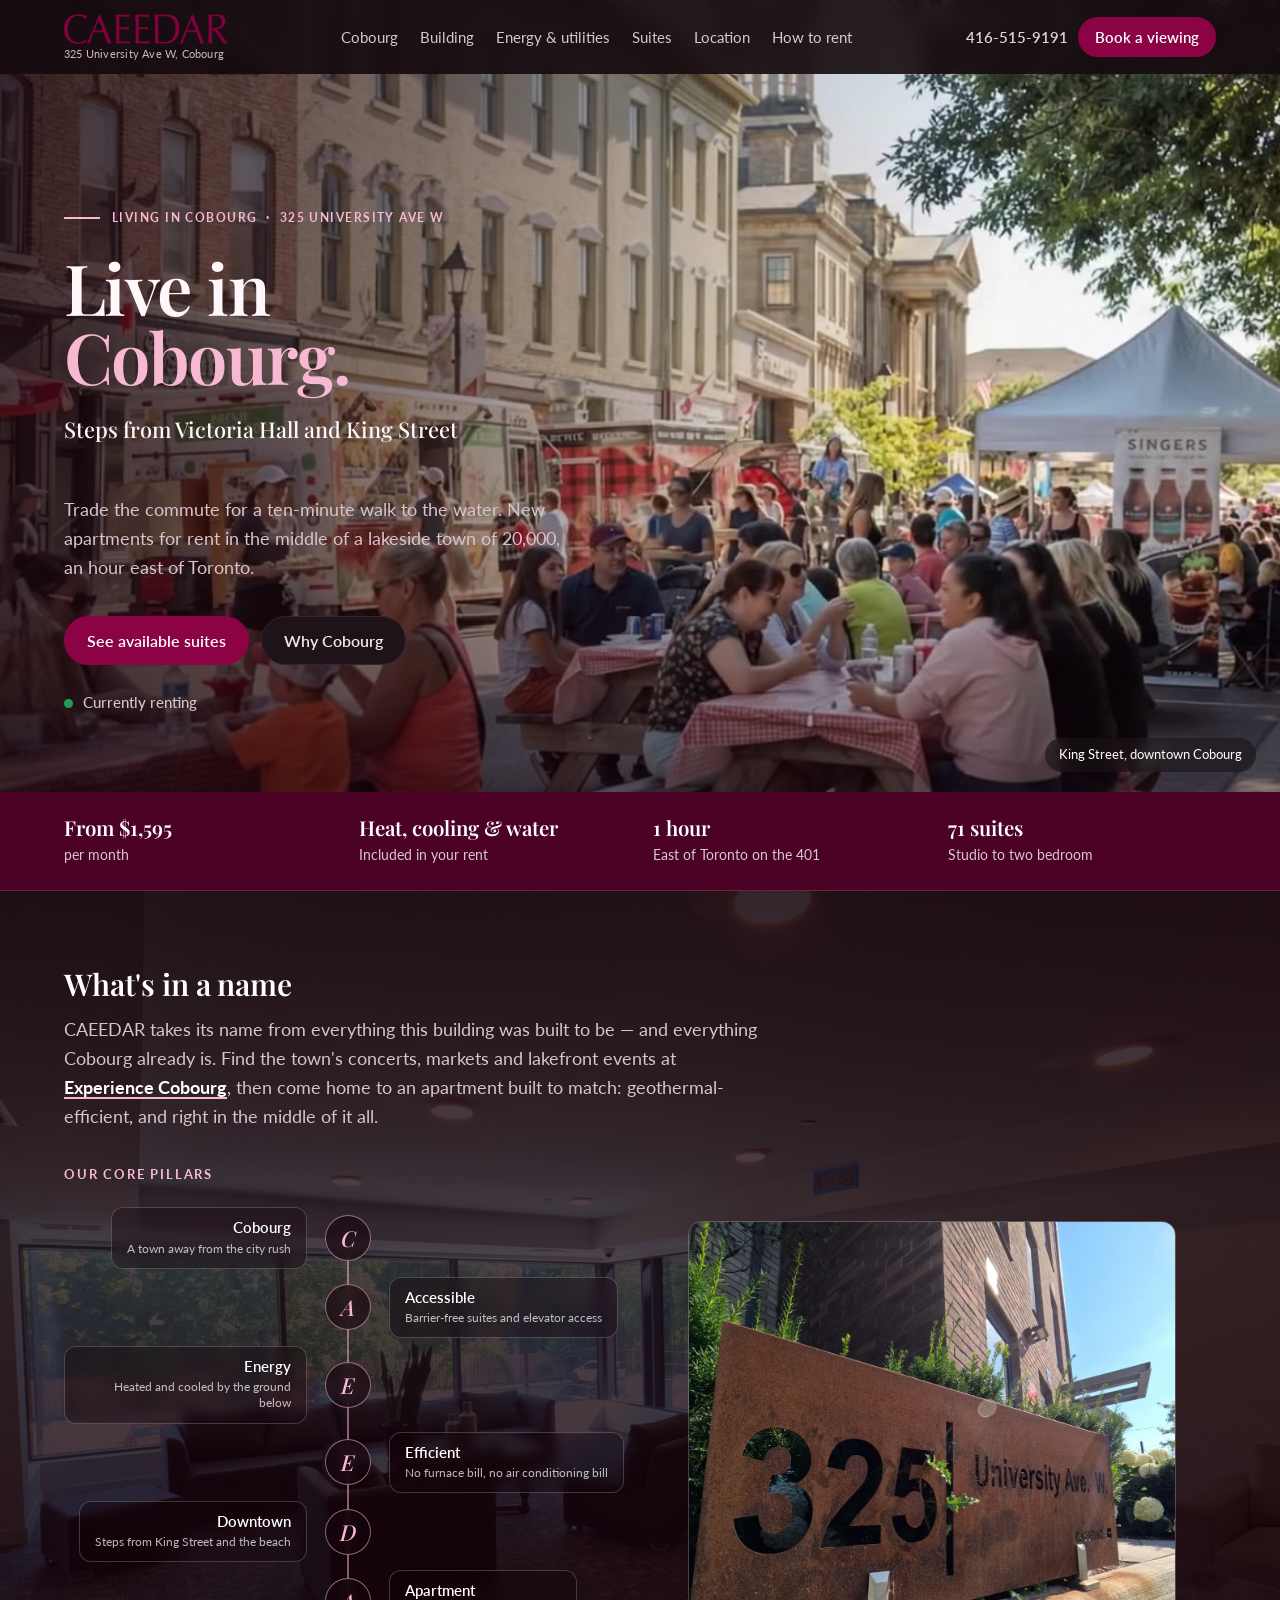
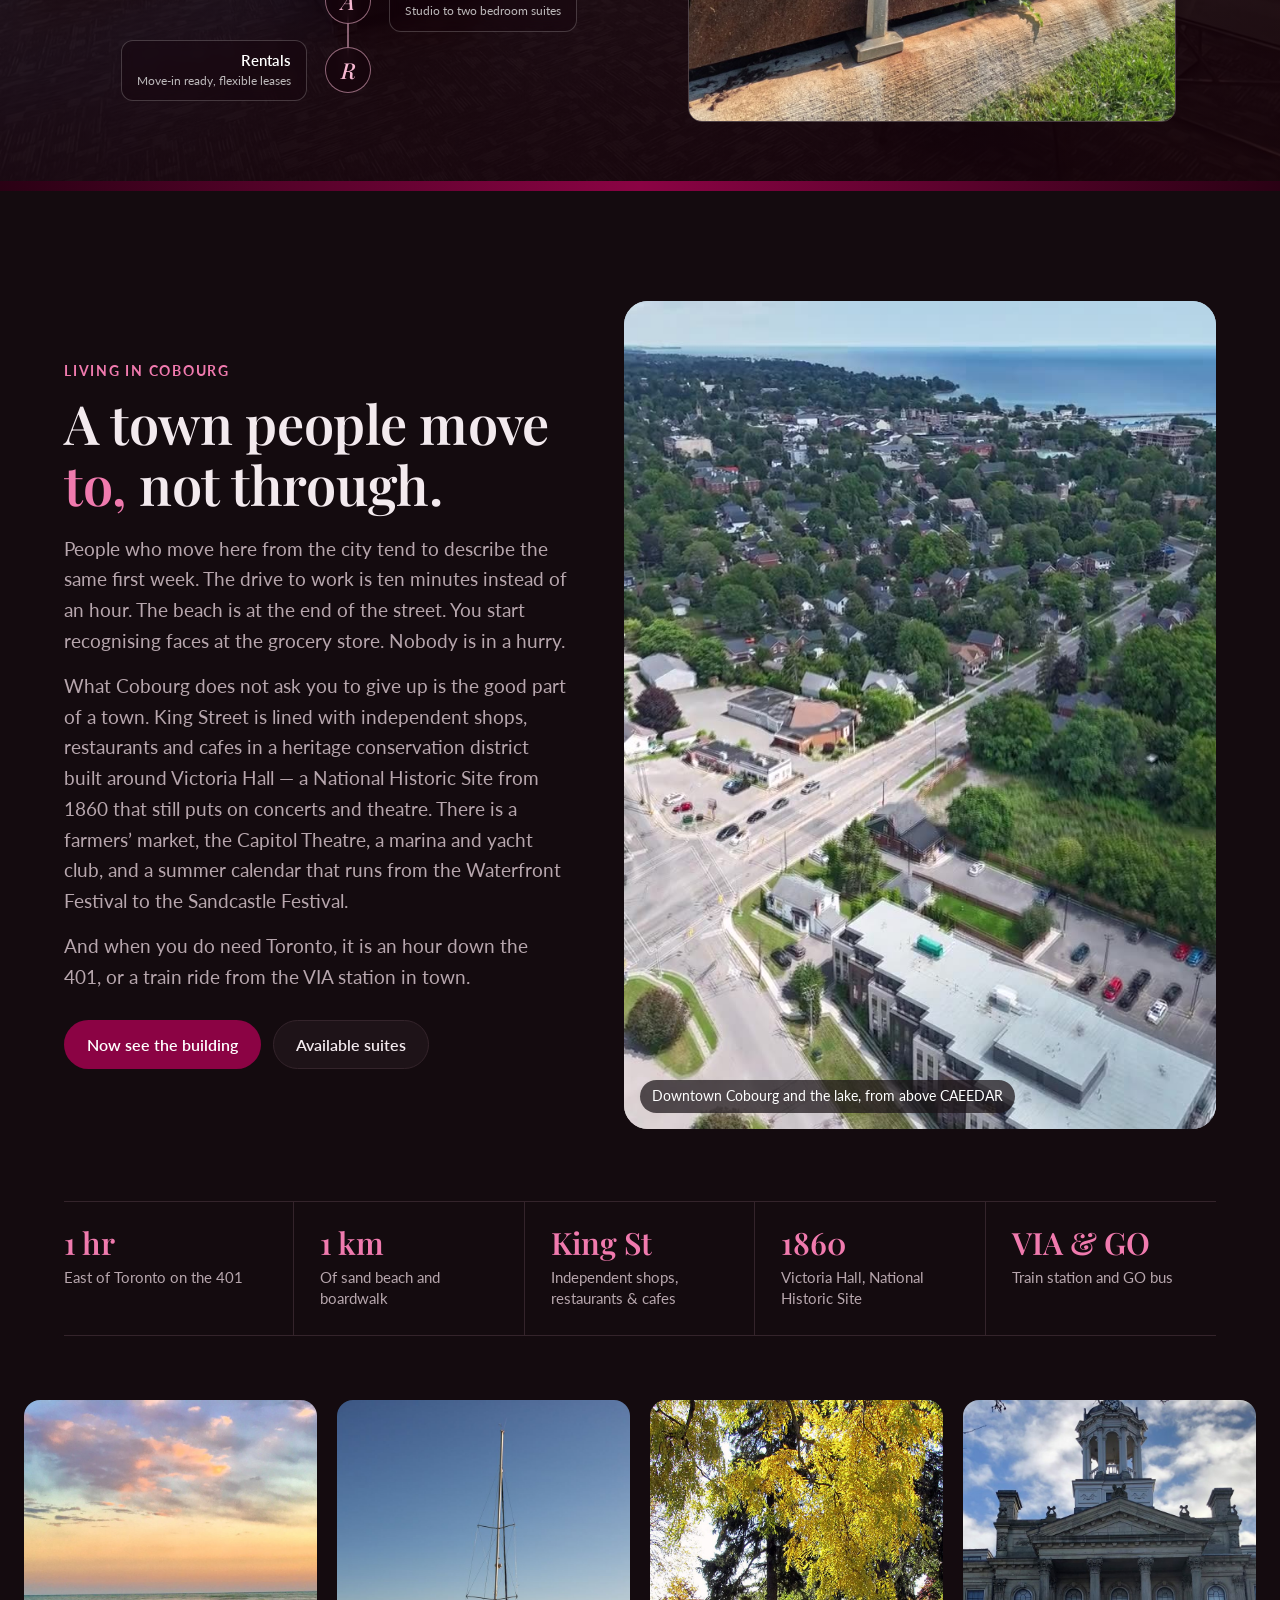
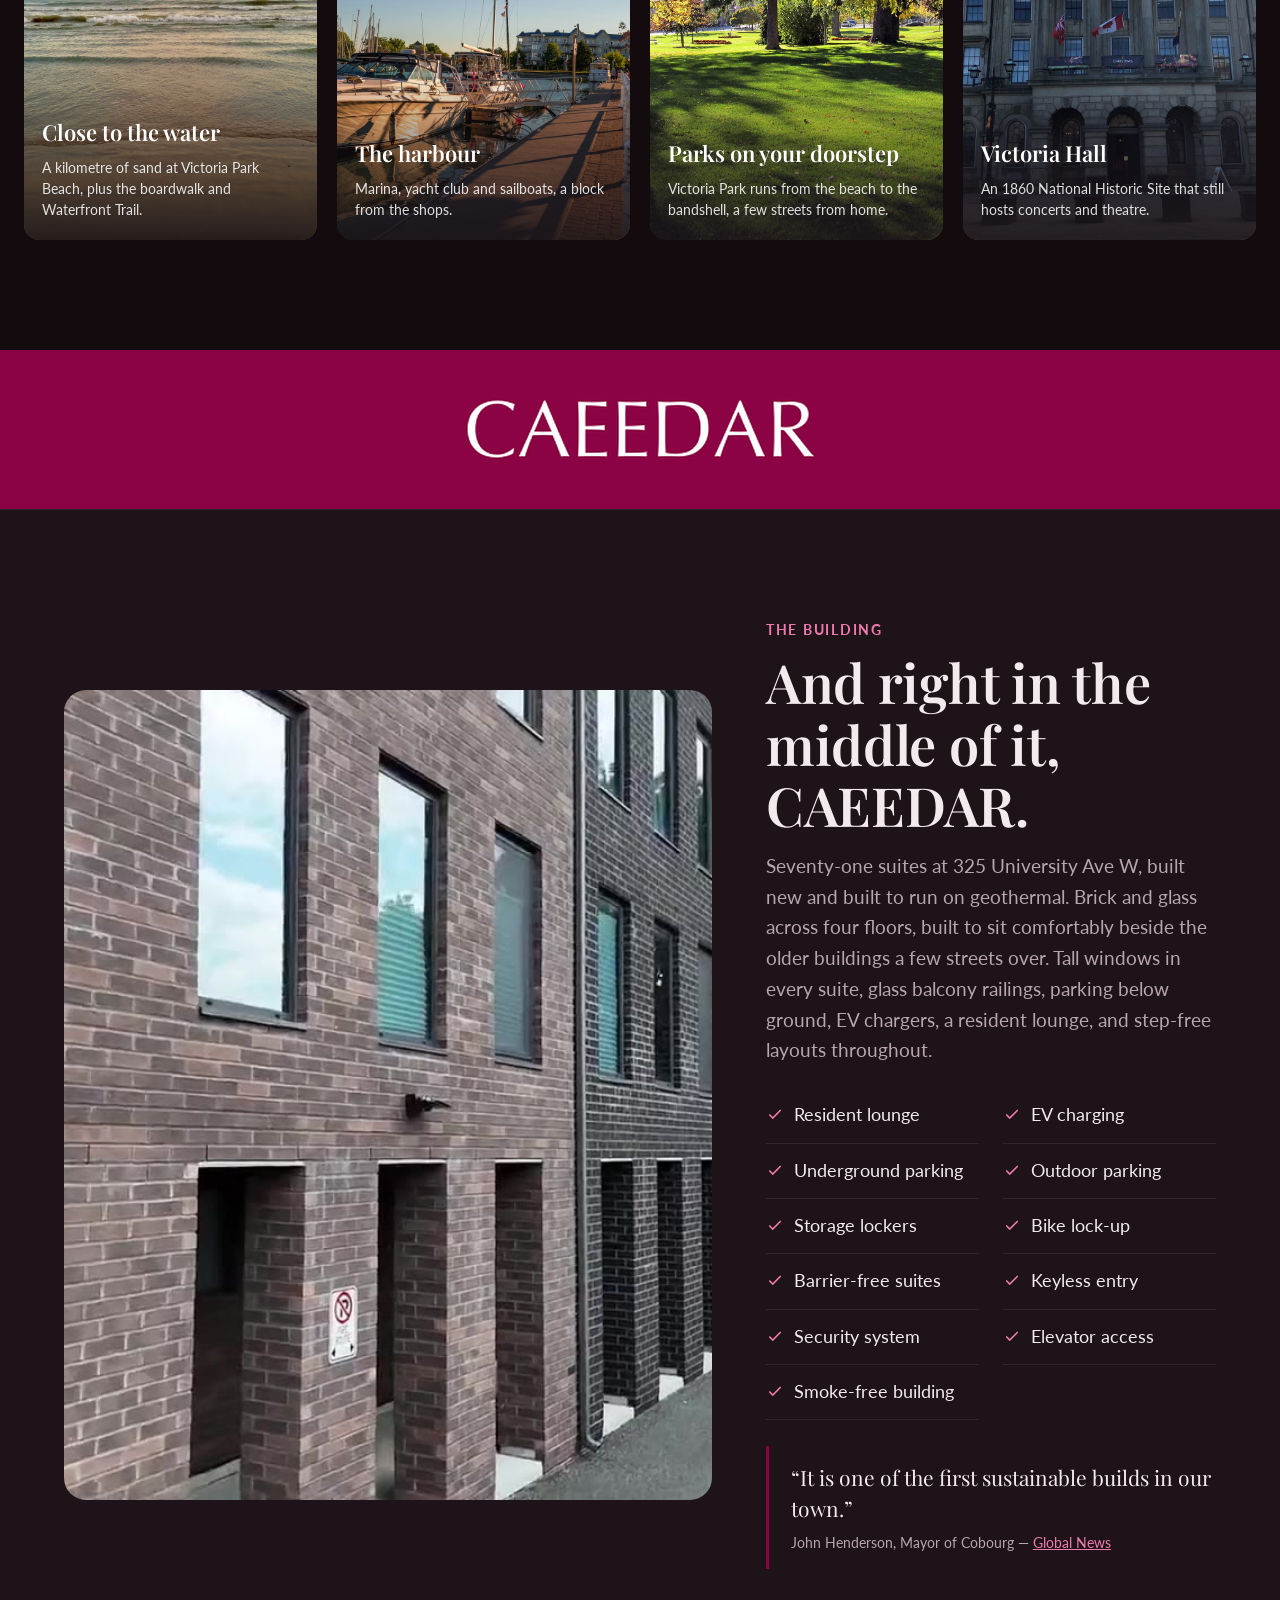
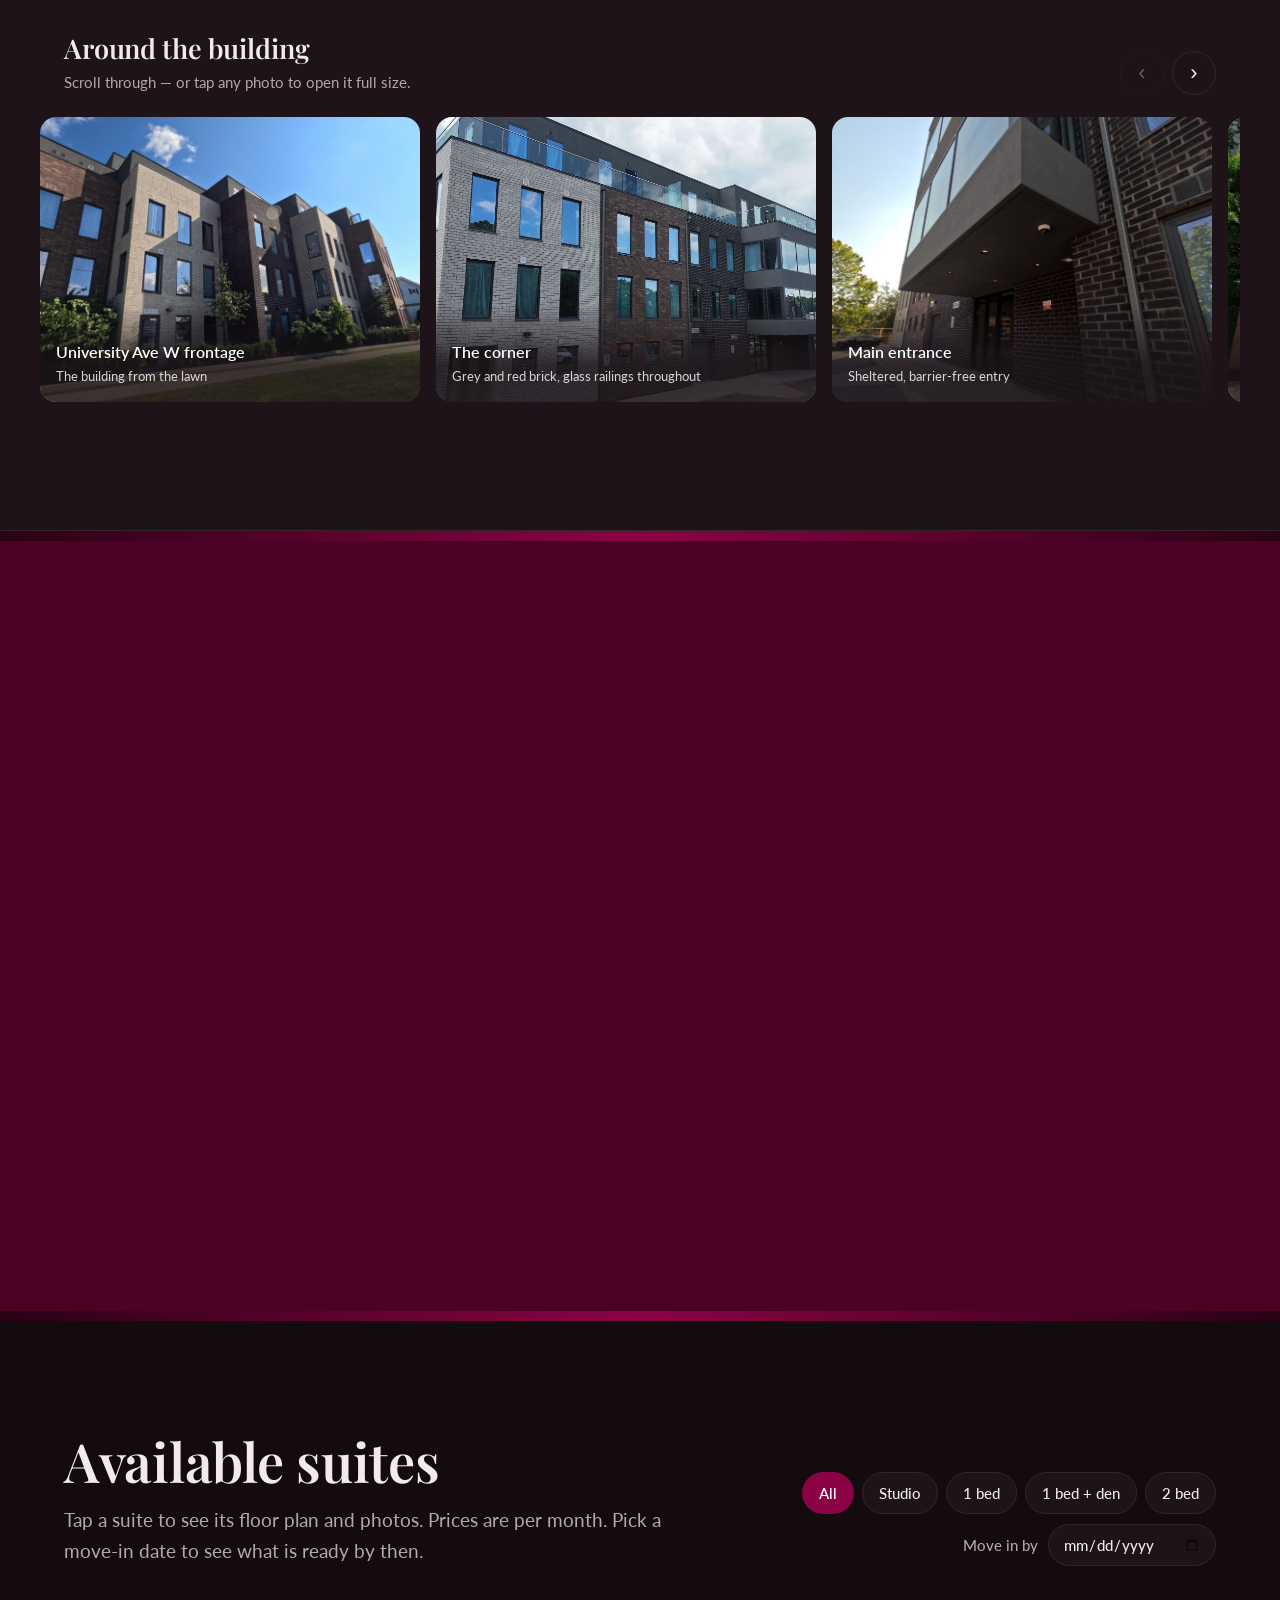
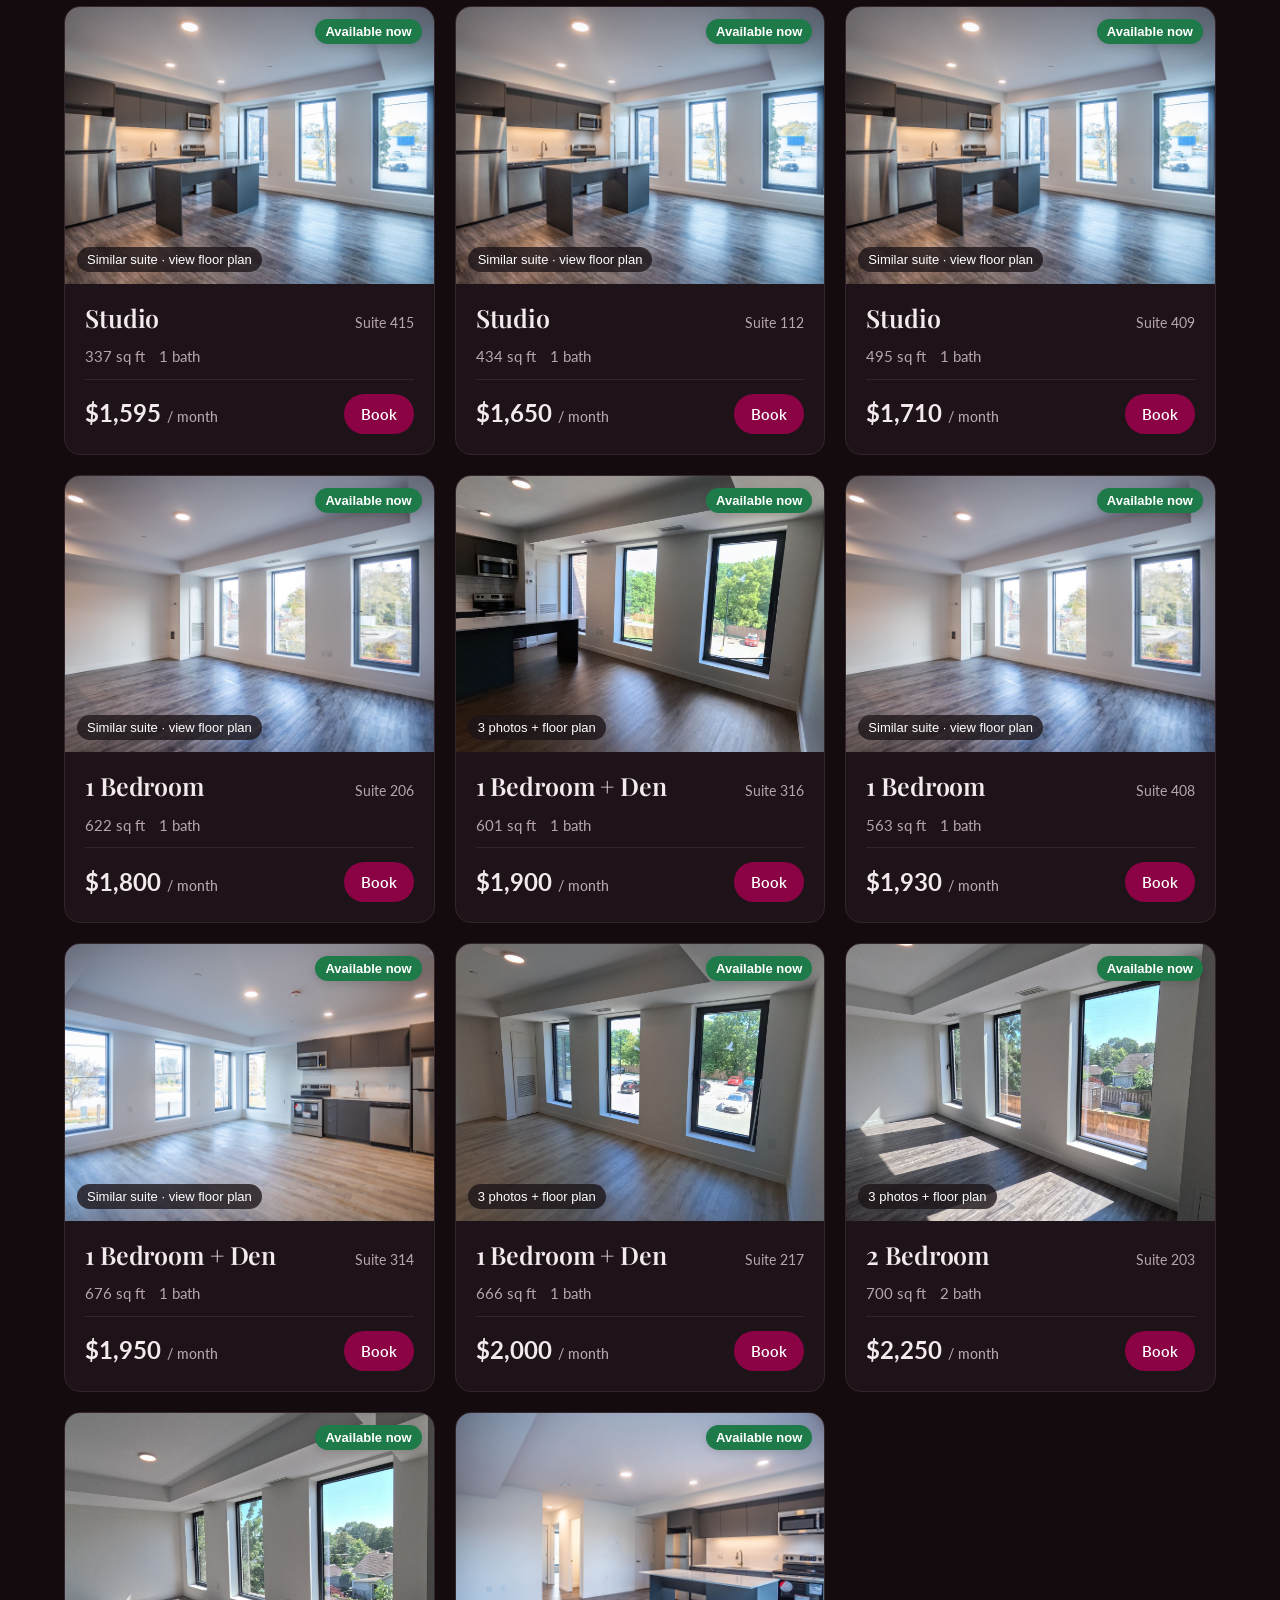
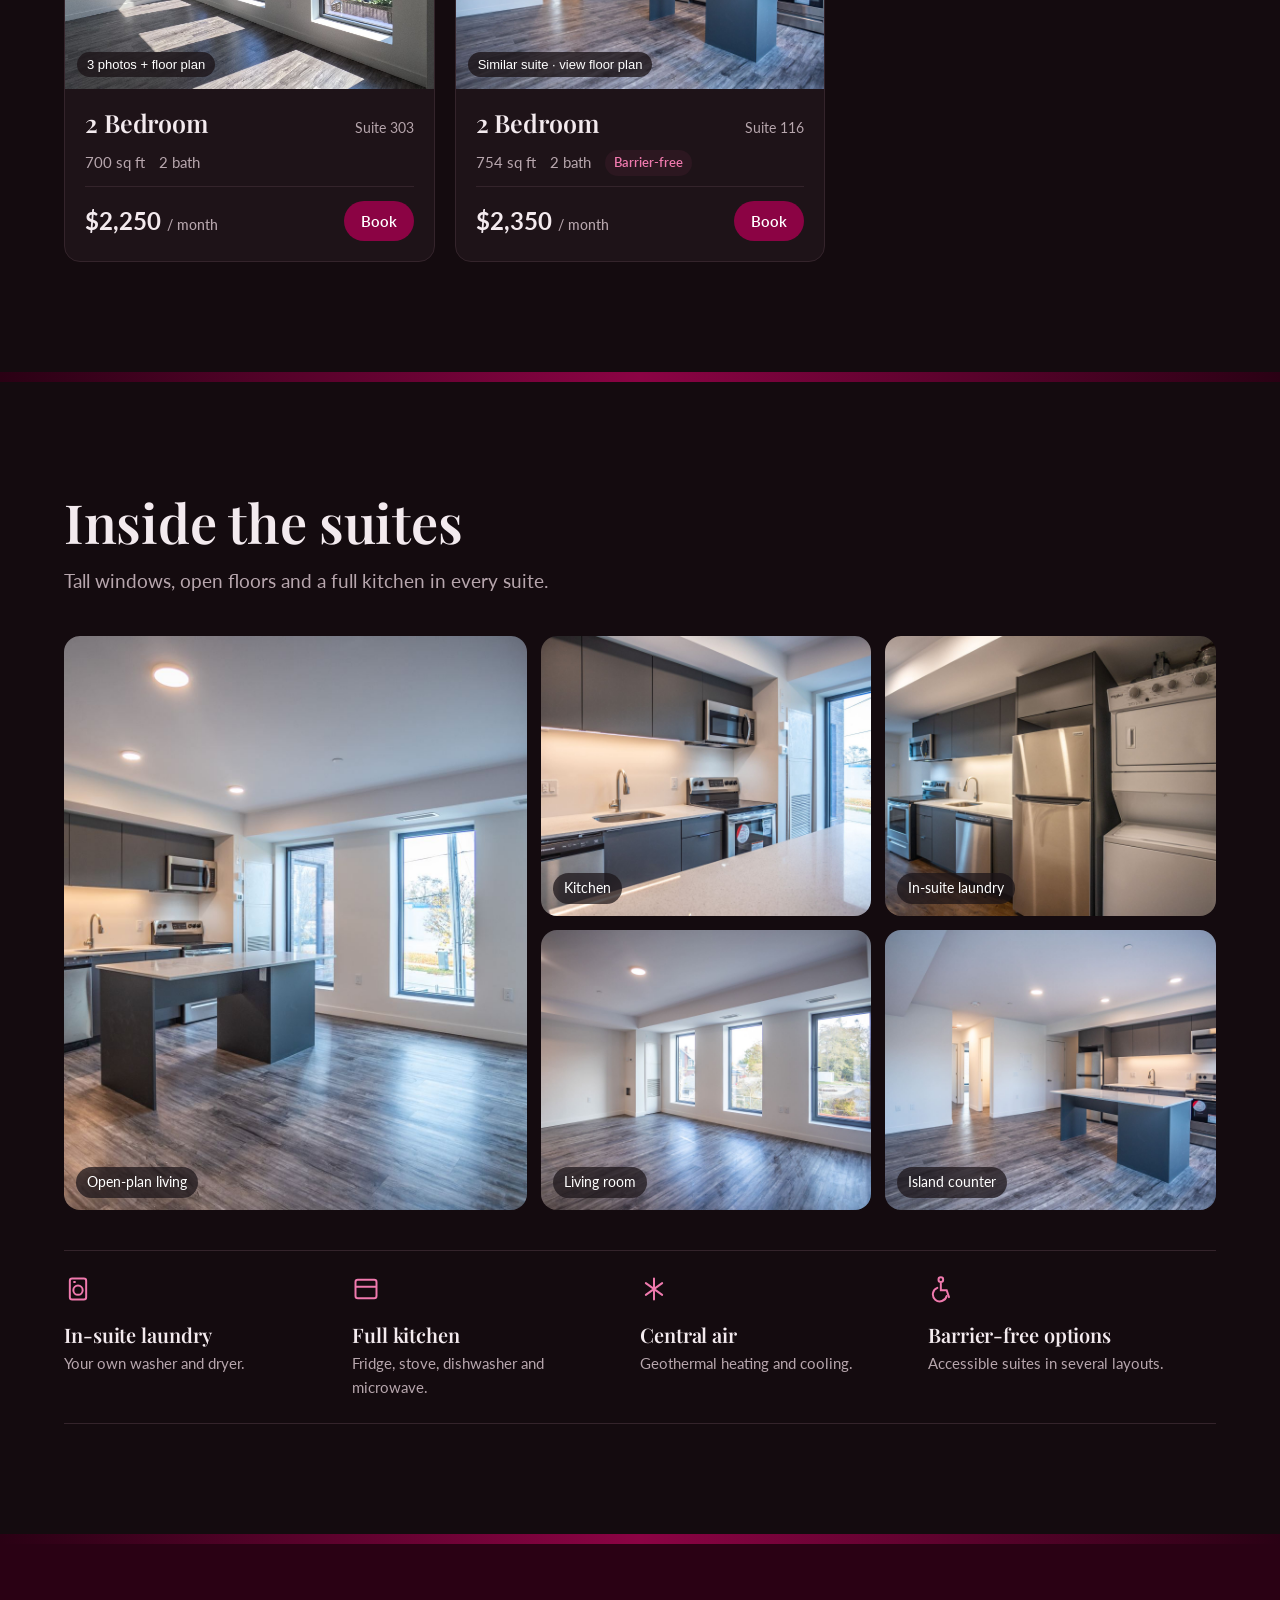
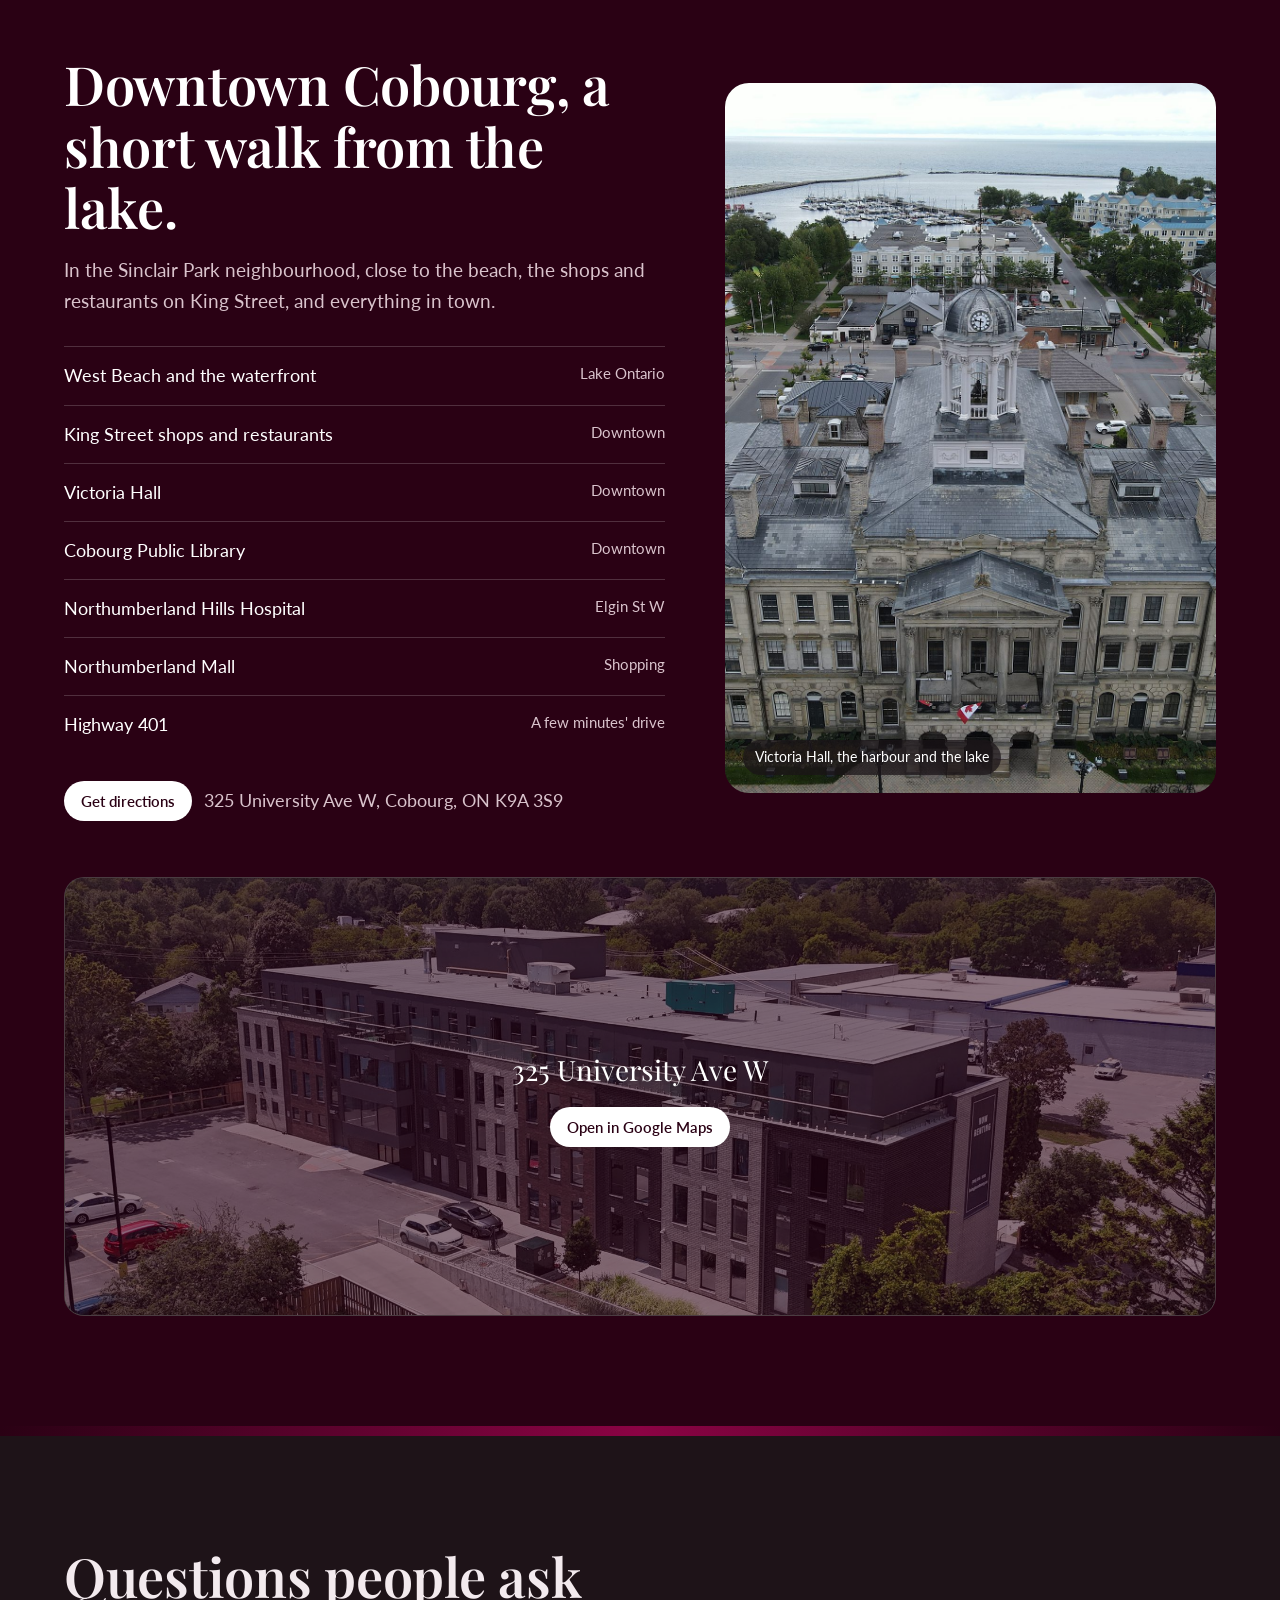
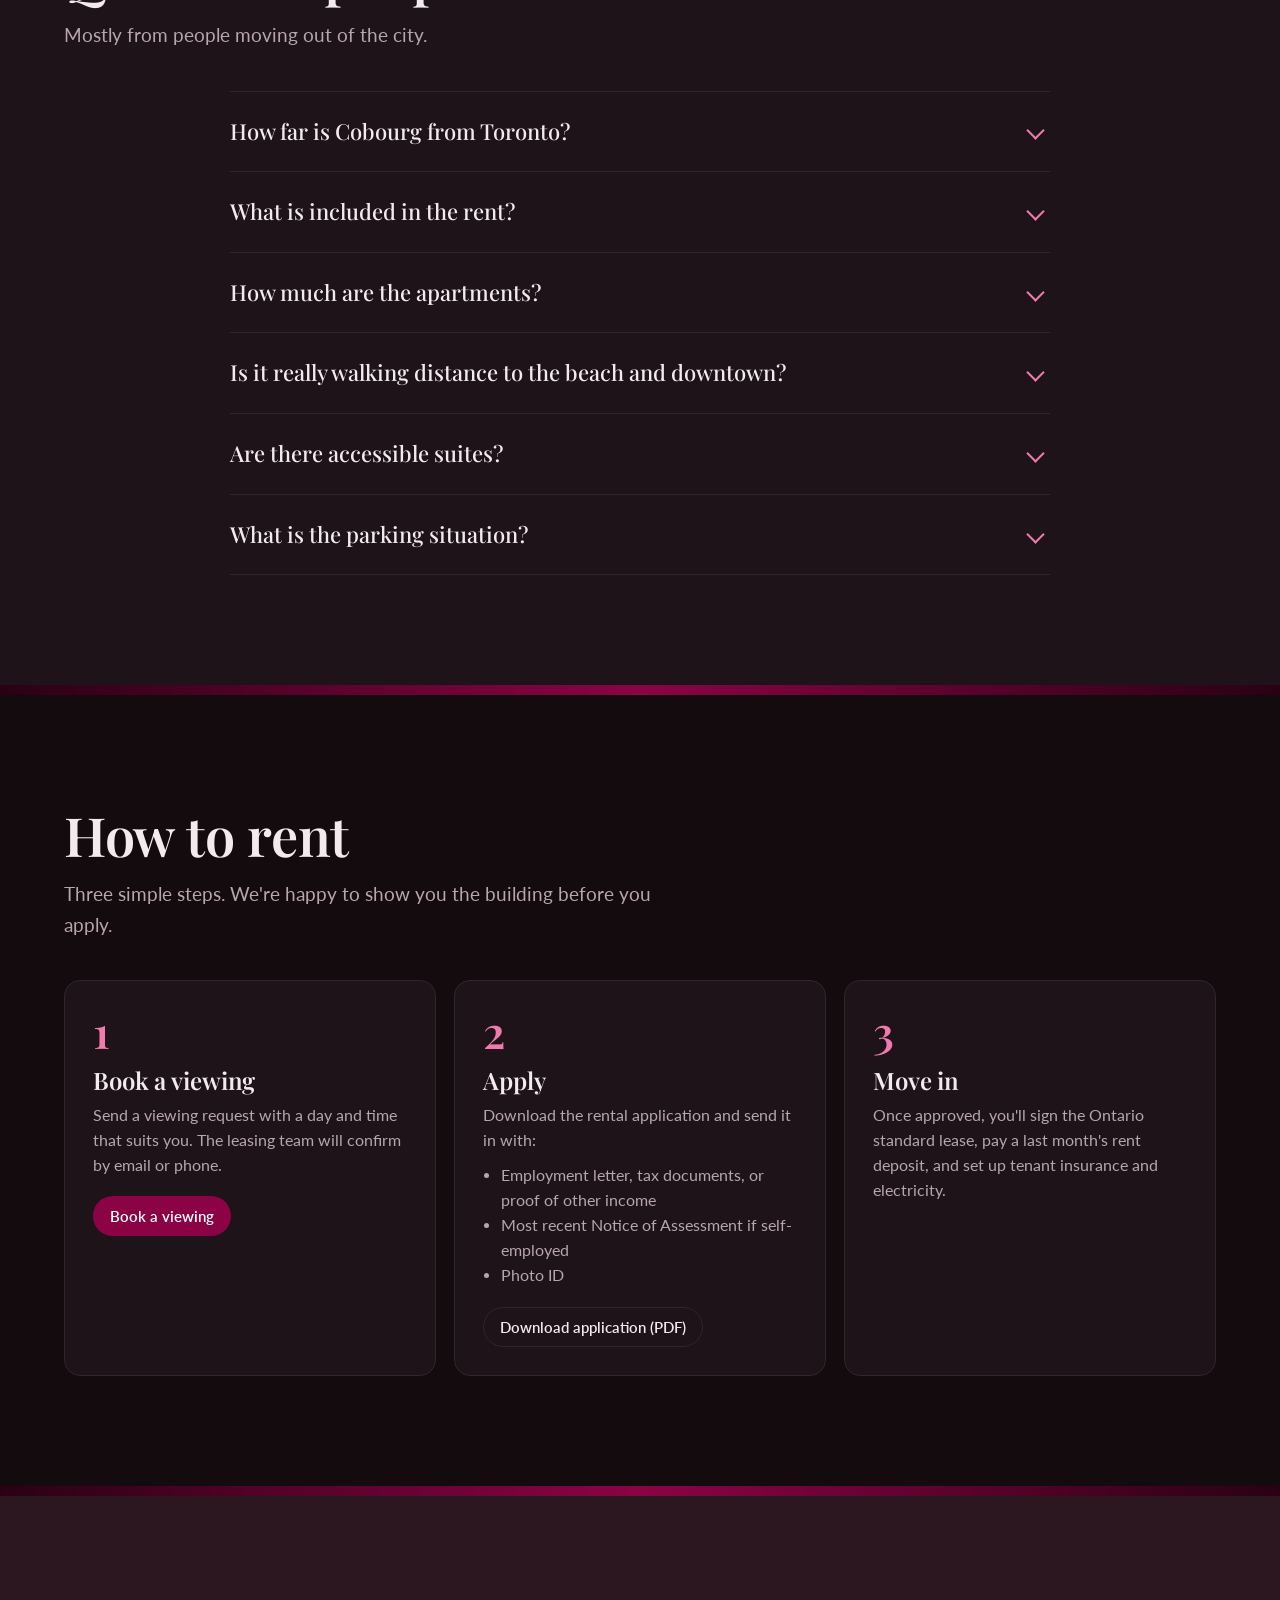
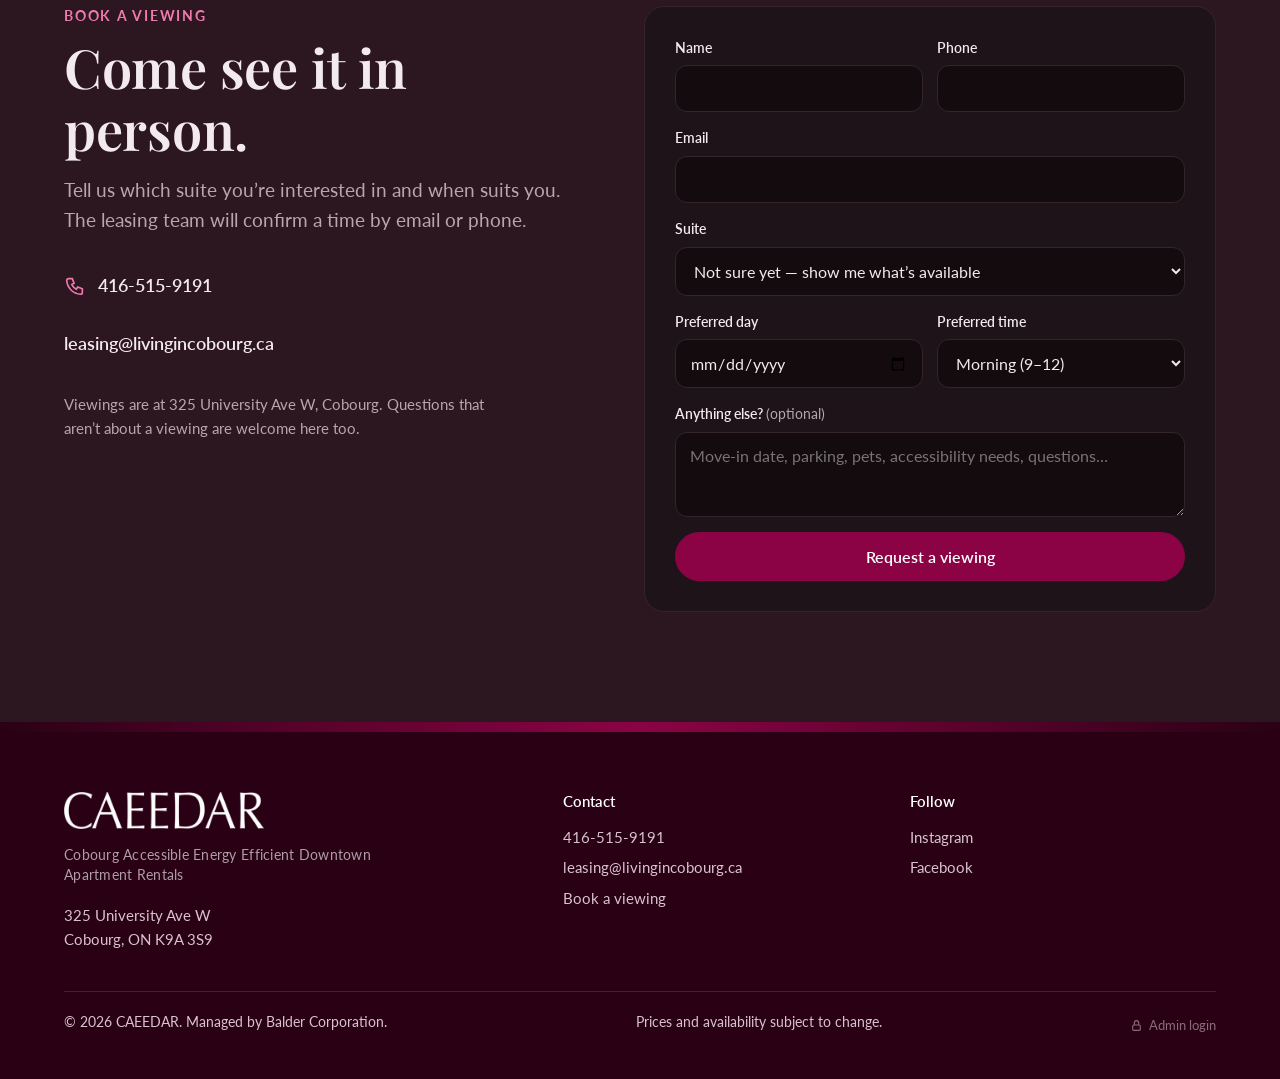
==== index.html @ eee9cf82 "Add files via upload" ====
<!doctype html>
<html lang="en" data-theme="dark">
<head>
<meta charset="utf-8">
<meta name="viewport" content="width=device-width, initial-scale=1, viewport-fit=cover">
<title>Apartments for Rent in Downtown Cobourg | CAEEDAR, 325 University Ave W</title>
<meta name="description" content="New apartments for rent in downtown Cobourg, Ontario — an hour east of Toronto. Studio to two bedroom suites from $1,595, with heat, cooling and water included. Walk to the beach, the harbour and King Street. Book a viewing at CAEEDAR.">
<link rel="canonical" href="https://livingincobourg.ca/">
<link rel="sitemap" type="application/xml" href="/sitemap.xml">
<meta property="og:title" content="CAEEDAR | Apartments for Rent in Downtown Cobourg">
<meta property="og:description" content="Studio to two bedroom apartments in downtown Cobourg, an hour east of Toronto. Heat, cooling and water included. Walk to the beach and King Street.">
<meta property="og:image" content="https://livingincobourg.ca/img/cob-beach-aerial.jpg?v=20260919">
<meta property="og:image:alt" content="Victoria Park Beach and downtown Cobourg from the air">
<meta property="og:url" content="https://livingincobourg.ca/">
<meta property="og:site_name" content="CAEEDAR">
<meta property="og:locale" content="en_CA">
<meta name="twitter:card" content="summary_large_image">
<meta name="geo.region" content="CA-ON">
<meta name="geo.placename" content="Cobourg, Ontario">
<meta property="og:type" content="website">
<meta name="theme-color" content="#8B0344">
<link rel="preconnect" href="https://fonts.googleapis.com">
<link rel="preconnect" href="https://fonts.gstatic.com" crossorigin>
<link href="https://fonts.googleapis.com/css2?family=Playfair+Display:wght@400;500;600;700&family=Lato:wght@400;700&display=swap" rel="stylesheet">
<script type="application/ld+json">
{"@context":"https://schema.org","@graph":[
{"@type":"ApartmentComplex","@id":"https://livingincobourg.ca/#building","name":"CAEEDAR","alternateName":"Cobourg Accessible Energy Efficient Downtown Apartment Rentals","description":"New rental apartments in downtown Cobourg, Ontario, an hour east of Toronto. Studio, one bedroom, one bedroom plus den and two bedroom suites with heat, cooling and water included.","url":"https://livingincobourg.ca","image":"https://livingincobourg.ca/img/cob-beach-aerial.jpg?v=20260919","telephone":"+1-416-515-9191","email":"leasing@livingincobourg.ca","numberOfAccommodationUnits":71,"address":{"@type":"PostalAddress","streetAddress":"325 University Ave W","addressLocality":"Cobourg","addressRegion":"ON","postalCode":"K9A 3S9","addressCountry":"CA"},"geo":{"@type":"GeoCoordinates","latitude":43.9593,"longitude":-78.1783},"amenityFeature":[{"@type":"LocationFeatureSpecification","name":"Geothermal heating and cooling","value":true},{"@type":"LocationFeatureSpecification","name":"Heat, cooling and water included","value":true},{"@type":"LocationFeatureSpecification","name":"In-suite laundry","value":true},{"@type":"LocationFeatureSpecification","name":"EV charging","value":true},{"@type":"LocationFeatureSpecification","name":"Underground parking","value":true},{"@type":"LocationFeatureSpecification","name":"Resident lounge","value":true},{"@type":"LocationFeatureSpecification","name":"Barrier-free suites","value":true},{"@type":"LocationFeatureSpecification","name":"Keyless entry","value":true},{"@type":"LocationFeatureSpecification","name":"Elevator","value":true},{"@type":"LocationFeatureSpecification","name":"Smoke-free building","value":true}],"sameAs":["https://www.instagram.com/caeedar/","https://www.facebook.com/people/Caeedar/61592659410158/"]},
{"@type":"RealEstateAgent","@id":"https://livingincobourg.ca/#leasing","name":"CAEEDAR Leasing, Balder Corporation","url":"https://livingincobourg.ca","telephone":"+1-416-515-9191","email":"leasing@livingincobourg.ca","image":"https://livingincobourg.ca/img/cob-beach-aerial.jpg?v=20260919","priceRange":"$1,595 - $2,350","areaServed":{"@type":"City","name":"Cobourg, Ontario"},"address":{"@type":"PostalAddress","streetAddress":"325 University Ave W","addressLocality":"Cobourg","addressRegion":"ON","postalCode":"K9A 3S9","addressCountry":"CA"}},
{"@type":"FAQPage","@id":"https://livingincobourg.ca/#faq","mainEntity":[
{"@type":"Question","name":"How far is Cobourg from Toronto?","acceptedAnswer":{"@type":"Answer","text":"Cobourg is about an hour east of Toronto on Highway 401. There is also a VIA Rail station in town and a GO bus connection to Oshawa."}},
{"@type":"Question","name":"What is included in the rent at CAEEDAR?","acceptedAnswer":{"@type":"Answer","text":"Heat, cooling and water are included in the rent. The building runs on geothermal heating and cooling, so there is no furnace or air conditioning bill. Residents set up electricity, and choose their own internet, phone and cable."}},
{"@type":"Question","name":"How much are apartments at CAEEDAR in Cobourg?","acceptedAnswer":{"@type":"Answer","text":"Suites start at $1,595 a month for a studio and run to $2,350 for a two bedroom, with one bedroom and one bedroom plus den suites in between. Prices and availability change as suites are leased."}},
{"@type":"Question","name":"Is CAEEDAR close to the beach and downtown Cobourg?","acceptedAnswer":{"@type":"Answer","text":"Yes. The building is at 325 University Ave W in the Sinclair Park neighbourhood, a short walk from West Beach and the waterfront, and from the shops, restaurants, Victoria Hall and the Capitol Theatre on King Street."}},
{"@type":"Question","name":"Are there accessible apartments at CAEEDAR?","acceptedAnswer":{"@type":"Answer","text":"Yes. Barrier-free suites are available in several layouts, the building has elevator access and a universal washroom in the amenity area, and accessibility is built into the name: CAEEDAR stands for Cobourg Accessible Energy Efficient Downtown Apartment Rentals."}}
]}]}
</script>
<link rel="stylesheet" href="css/site.css">
</head>
<body>

<header class="top" id="top">
  <div class="wrap">
    <a class="brand" href="#main" aria-label="CAEEDAR home"><img class="brand-mark" src="img/logo-mark-wine.png?v=20260923b" alt="CAEEDAR" width="960" height="176"><small>325 University Ave W, Cobourg</small></a>
    <nav class="links" aria-label="Main">
      <a href="#cobourg">Cobourg</a><a href="#building">Building</a><a href="#included">Energy &amp; utilities</a><a href="#suites">Suites</a><a href="#location">Location</a><a href="#apply">How to rent</a>
    </nav>
    <div class="top-actions">
      <span class="phone">416-515-9191</span>
      <a class="btn btn-wine btn-sm" data-book href="#contact">Book a viewing</a>
      <button class="menu-btn" id="menuBtn" aria-label="Open menu" aria-expanded="false" aria-controls="menuPanel"><span></span><span></span><span></span></button>
    </div>
  </div>
</header>

<div class="menu-panel" id="menuPanel" aria-hidden="true">
  <nav aria-label="Mobile">
    <a href="#cobourg">Cobourg</a>
    <a href="#building">The building</a>
    <a href="#included">Energy &amp; utilities</a>
    <a href="#suites">Available suites</a>
    <a href="#features">Inside the suites</a>
    <a href="#location">Location</a>
    <a href="#faq">Questions</a>
    <a href="#apply">How to rent</a>
    <a href="#contact">Book a viewing</a>
  </nav>
  <div class="menu-actions">
    <a class="btn btn-wine" data-book href="#contact">Book a viewing</a>
    <a class="btn btn-line" href="tel:+14165159191">Call 416-515-9191</a>
  </div>
</div>

<main id="main">
<section class="hero" id="top-hero">
  <div class="hero-stage">
    <div class="hero-bg" aria-hidden="true">
      <div class="slides">
        <div class="slide s1 is-on">
          <video muted playsinline preload="auto" poster="video/town-kingst-poster.jpg?v=20260919" data-mobile="video/town-kingst-m.mp4?v=20260919">
            <source src="video/town-kingst.mp4?v=20260919" type="video/mp4">
          </video>
        </div>
        <div class="slide s2">
          <video muted playsinline preload="auto" poster="video/town-harbour-poster.jpg?v=20260919" data-mobile="video/town-harbour-m.mp4?v=20260919">
            <source src="video/town-harbour.mp4?v=20260919" type="video/mp4">
          </video>
        </div>
        <div class="slide s3"></div>
      </div>
      <div class="hero-scrim"></div>
    </div>
    <div class="hero-inner">
      <div class="hero-copy">
        <p class="kicker"><span class="kr"></span>Living in Cobourg &nbsp;·&nbsp; 325 University Ave W</p>
        <h1>Live in<br><em>Cobourg.</em></h1>
        <div class="rotator" aria-live="polite">
          <span class="rot-item is-on">A kilometre of sand beach on Lake Ontario</span>
          <span class="rot-item">Steps from Victoria Hall and King Street</span>
          <span class="rot-item">A harbour full of sailboats, a block from the shops</span>
          <span class="rot-item">One hour east of Toronto, a world away from it</span>
        </div>
        <p class="lede">Trade the commute for a ten-minute walk to the water. New apartments for rent in the middle of a lakeside town of 20,000, an hour east of Toronto.</p>
        <div class="cta-row">
          <a class="btn btn-wine" href="#suites">See available suites</a>
          <a class="btn btn-line" href="#cobourg">Why Cobourg</a>
        </div>
        <div class="avail-pill"><span class="dot"></span><span id="availCount">Currently renting</span></div>
      </div>
    </div>
    <p class="hero-caption" id="shotCaption">King Street, downtown Cobourg</p>
  </div>
  <div class="hero-bar">
    <div class="wrap">
      <div><b id="fromPrice">From $1,595</b><span>per month</span></div>
      <div><b>Heat, cooling &amp; water</b><span>Included in your rent</span></div>
      <div><b>1 hour</b><span>East of Toronto on the 401</span></div>
      <div><b>71 suites</b><span>Studio to two bedroom</span></div>
    </div>
  </div>
</section>

<section class="acro" id="name">
  <div class="acro-bg" aria-hidden="true"><img src="img/amenity-lounge.jpg?v=20260919" alt="" loading="lazy"></div>
  <div class="wrap">
    <div class="acro-intro"><h2 style="font-size:30px">What's in a name</h2><p>CAEEDAR takes its name from everything this building was built to be — and everything Cobourg already is. Find the town's concerts, markets and lakefront events at <a href="https://www.experiencecobourg.ca/" target="_blank" rel="noopener">Experience Cobourg</a>, then come home to an apartment built to match: geothermal-efficient, and right in the middle of it all.</p></div>
    <p class="acro-eyebrow">Our core pillars</p>
    <div class="pillars">
      <div class="pillars-grid">
        <div class="pillar"><div class="pillar-badge"><b>C</b></div><div class="pillar-copy"><strong>Cobourg</strong><span>A town away from the city rush</span></div></div>
        <div class="pillar"><div class="pillar-badge"><b>A</b></div><div class="pillar-copy"><strong>Accessible</strong><span>Barrier-free suites and elevator access</span></div></div>
        <div class="pillar"><div class="pillar-badge"><b>E</b></div><div class="pillar-copy"><strong>Energy</strong><span>Heated and cooled by the ground below</span></div></div>
        <div class="pillar"><div class="pillar-badge"><b>E</b></div><div class="pillar-copy"><strong>Efficient</strong><span>No furnace bill, no air conditioning bill</span></div></div>
        <div class="pillar"><div class="pillar-badge"><b>D</b></div><div class="pillar-copy"><strong>Downtown</strong><span>Steps from King Street and the beach</span></div></div>
        <div class="pillar"><div class="pillar-badge"><b>A</b></div><div class="pillar-copy"><strong>Apartment</strong><span>Studio to two bedroom suites</span></div></div>
        <div class="pillar"><div class="pillar-badge"><b>R</b></div><div class="pillar-copy"><strong>Rentals</strong><span>Move-in ready, flexible leases</span></div></div>
      </div>
      <figure class="pillar-photo"><img src="img/address-sign.jpg?v=20260929" alt="325 University Ave W — the CAEEDAR sign" loading="lazy"></figure>
    </div>
  </div>
</section>

<div class="section-divider" aria-hidden="true"></div>

<section class="block cobourg" id="cobourg">
  <div class="wrap">
    <div class="cgrid2">
      <div class="reveal">
        <p class="eyebrow">Living in Cobourg</p>
        <h2>A town people move <em>to,</em> not through.</h2>
        <p class="lede" style="margin-top:18px">People who move here from the city tend to describe the same first week. The drive to work is ten minutes instead of an hour. The beach is at the end of the street. You start recognising faces at the grocery store. Nobody is in a hurry.</p>
        <p class="lede" style="margin-top:14px">What Cobourg does not ask you to give up is the good part of a town. King Street is lined with independent shops, restaurants and cafes in a heritage conservation district built around Victoria Hall — a National Historic Site from 1860 that still puts on concerts and theatre. There is a farmers’ market, the Capitol Theatre, a marina and yacht club, and a summer calendar that runs from the Waterfront Festival to the Sandcastle Festival.</p>
        <p class="lede" style="margin-top:14px">And when you do need Toronto, it is an hour down the 401, or a train ride from the VIA station in town.</p>
        <div class="cta-row" style="margin-top:28px">
          <a class="btn btn-wine" href="#building">Now see the building</a>
          <a class="btn btn-line" href="#suites">Available suites</a>
        </div>
      </div>
      <figure class="lake reveal">
        <img src="video/lake-view-poster.jpg?v=20260919" alt="Aerial view over Cobourg rooftops and trees to Lake Ontario">
        <video autoplay muted loop playsinline preload="none" poster="video/lake-view-poster.jpg?v=20260919" data-lazyvideo aria-label="Drone video over Cobourg toward Lake Ontario">
          <source data-src="video/lake-view.mp4?v=20260919" type="video/mp4">
        </video>
        <figcaption>Downtown Cobourg and the lake, from above CAEEDAR</figcaption>
      </figure>
    </div>

    <div class="town-stats reveal">
      <div><b>1 hr</b><span>East of Toronto on the 401</span></div>
      <div><b>1 km</b><span>Of sand beach and boardwalk</span></div>
      <div><b>King St</b><span>Independent shops, restaurants &amp; cafes</span></div>
      <div><b>1860</b><span>Victoria Hall, National Historic Site</span></div>
      <div><b>VIA &amp; GO</b><span>Train station and GO bus</span></div>
    </div>

    <div class="town-cards reveal">
      <figure><img src="img/card-water.jpg?v=20260919" alt="Sunset over the waves at Victoria Park Beach in Cobourg" loading="lazy"><figcaption><b>Close to the water</b><span>A kilometre of sand at Victoria Park Beach, plus the boardwalk and Waterfront Trail.</span></figcaption></figure>
      <figure><img src="img/card-harbour.jpg?v=20260919" alt="Sailboats moored at Cobourg Harbour marina" loading="lazy"><figcaption><b>The harbour</b><span>Marina, yacht club and sailboats, a block from the shops.</span></figcaption></figure>
      <figure><img src="img/card-park.jpg?v=20260919" alt="Autumn light through the trees in Victoria Park, Cobourg" loading="lazy"><figcaption><b>Parks on your doorstep</b><span>Victoria Park runs from the beach to the bandshell, a few streets from home.</span></figcaption></figure>
      <figure><img src="img/card-vichall.jpg?v=20260919" alt="Victoria Hall, Cobourg’s 1860 National Historic Site" loading="lazy"><figcaption><b>Victoria Hall</b><span>An 1860 National Historic Site that still hosts concerts and theatre.</span></figcaption></figure>
    </div>
  </div>
</section>

<div class="logo-band">
  <div class="wrap">
    <img src="img/logo-wordmark.png?v=20260919" alt="CAEEDAR" width="572" height="114">
  </div>
</div>

<section class="block building" id="building">
  <div class="wrap">
    <div class="bgrid">
      <div class="bmedia reveal">
        <video autoplay muted loop playsinline preload="none" poster="video/building-poster.jpg?v=20260919" data-lazyvideo data-mobile="video/building-m.mp4?v=20260919" aria-label="Drone video along the building, around the parking lot and back to the main entrance">
          <source data-src="video/building.mp4?v=20260919" type="video/mp4">
        </video>
      </div>
      <div class="reveal">
        <p class="eyebrow">The building</p>
        <h2>And right in the middle of it, CAEEDAR.</h2>
        <p class="lede" style="margin:14px 0 22px">Seventy-one suites at 325 University Ave W, built new and built to run on geothermal. Brick and glass across four floors, built to sit comfortably beside the older buildings a few streets over. Tall windows in every suite, glass balcony railings, parking below ground, EV chargers, a resident lounge, and step-free layouts throughout.</p>
        <ul class="amen">
          <li><svg viewBox="0 0 24 24" fill="none" stroke="currentColor" stroke-width="2.2" stroke-linecap="round"><path d="M5 12l4 4 10-10"/></svg>Resident lounge</li>
          <li><svg viewBox="0 0 24 24" fill="none" stroke="currentColor" stroke-width="2.2" stroke-linecap="round"><path d="M5 12l4 4 10-10"/></svg>EV charging</li>
          <li><svg viewBox="0 0 24 24" fill="none" stroke="currentColor" stroke-width="2.2" stroke-linecap="round"><path d="M5 12l4 4 10-10"/></svg>Underground parking</li>
          <li><svg viewBox="0 0 24 24" fill="none" stroke="currentColor" stroke-width="2.2" stroke-linecap="round"><path d="M5 12l4 4 10-10"/></svg>Outdoor parking</li>
          <li><svg viewBox="0 0 24 24" fill="none" stroke="currentColor" stroke-width="2.2" stroke-linecap="round"><path d="M5 12l4 4 10-10"/></svg>Storage lockers</li>
          <li><svg viewBox="0 0 24 24" fill="none" stroke="currentColor" stroke-width="2.2" stroke-linecap="round"><path d="M5 12l4 4 10-10"/></svg>Bike lock-up</li>
          <li><svg viewBox="0 0 24 24" fill="none" stroke="currentColor" stroke-width="2.2" stroke-linecap="round"><path d="M5 12l4 4 10-10"/></svg>Barrier-free suites</li>
          <li><svg viewBox="0 0 24 24" fill="none" stroke="currentColor" stroke-width="2.2" stroke-linecap="round"><path d="M5 12l4 4 10-10"/></svg>Keyless entry</li>
          <li><svg viewBox="0 0 24 24" fill="none" stroke="currentColor" stroke-width="2.2" stroke-linecap="round"><path d="M5 12l4 4 10-10"/></svg>Security system</li>
          <li><svg viewBox="0 0 24 24" fill="none" stroke="currentColor" stroke-width="2.2" stroke-linecap="round"><path d="M5 12l4 4 10-10"/></svg>Elevator access</li>
          <li><svg viewBox="0 0 24 24" fill="none" stroke="currentColor" stroke-width="2.2" stroke-linecap="round"><path d="M5 12l4 4 10-10"/></svg>Smoke-free building</li>
        </ul>
        <blockquote class="press">“It is one of the first sustainable builds in our town.”<cite>John Henderson, Mayor of Cobourg — <a href="https://globalnews.ca/news/8106648/federal-government-cobourg-housing-funding/" target="_blank" rel="noopener">Global News</a></cite></blockquote>
      </div>
    </div>
    <div class="gal-head reveal">
      <div><h3>Around the building</h3><p>Scroll through — or tap any photo to open it full size.</p></div>
      <div class="gal-nav"><button type="button" class="gnav" data-scroll="prev" aria-label="Previous photos">‹</button><button type="button" class="gnav" data-scroll="next" aria-label="More photos">›</button></div>
    </div>
    <div class="scroller reveal" id="bldgScroller">
      <figure data-gal="building" data-i="0"><img src="img/ext-frontage.jpg?v=20260919" alt="University Ave frontage at CAEEDAR, 325 University Ave W Cobourg" loading="lazy"><figcaption><b>University Ave W frontage</b><span>The building from the lawn</span></figcaption></figure>
      <figure data-gal="building" data-i="1"><img src="img/aerial-corner.jpg?v=20260919" alt="From above at CAEEDAR, 325 University Ave W Cobourg" loading="lazy"><figcaption><b>The corner</b><span>Grey and red brick, glass railings throughout</span></figcaption></figure>
      <figure data-gal="building" data-i="2"><img src="img/ext-entrance.jpg?v=20260919" alt="Main entrance at CAEEDAR, 325 University Ave W Cobourg" loading="lazy"><figcaption><b>Main entrance</b><span>Sheltered, barrier-free entry</span></figcaption></figure>
      <figure data-gal="building" data-i="3"><img src="img/ext-sign.jpg?v=20260919" alt="325 University Ave W at CAEEDAR, 325 University Ave W Cobourg" loading="lazy"><figcaption><b>325 University Ave W</b><span>Cobourg, Ontario</span></figcaption></figure>
      <figure data-gal="building" data-i="4"><img src="img/ext-breezeway.jpg?v=20260919" alt="Breezeway at CAEEDAR, 325 University Ave W Cobourg" loading="lazy"><figcaption><b>Breezeway</b><span>Covered walk through to the parking side</span></figcaption></figure>
      <figure data-gal="building" data-i="5"><img src="img/aerial-garden.jpg?v=20260919" alt="Courtyard at CAEEDAR, 325 University Ave W Cobourg" loading="lazy"><figcaption><b>Landscaping</b><span>Planted beds and grasses along the walkway</span></figcaption></figure>
      <figure data-gal="building" data-i="6"><img src="img/ext-trees.jpg?v=20260919" alt="Mature trees at CAEEDAR, 325 University Ave W Cobourg" loading="lazy"><figcaption><b>Green edges</b><span>Lawn and young trees along the sidewalk</span></figcaption></figure>
      <figure data-gal="building" data-i="7"><img src="img/aerial-parking.jpg?v=20260919" alt="Parking at CAEEDAR, 325 University Ave W Cobourg" loading="lazy"><figcaption><b>Parking</b><span>Surface spots, with underground below</span></figcaption></figure>
      <figure data-gal="building" data-i="8"><img src="img/ext-ev.jpg?v=20260919" alt="EV charging at CAEEDAR, 325 University Ave W Cobourg" loading="lazy"><figcaption><b>EV charging</b><span>Chargers on site for residents</span></figcaption></figure>
      <figure data-gal="building" data-i="9"><img src="img/amenity-lounge.jpg?v=20260919" alt="Resident lounge at CAEEDAR, 325 University Ave W Cobourg" loading="lazy"><figcaption><b>Resident lounge</b><span>Sofas, big windows and room to spread out</span></figcaption></figure>
      <figure data-gal="building" data-i="10"><img src="img/amenity-wide.jpg?v=20260919" alt="Lounge, wide view at CAEEDAR, 325 University Ave W Cobourg" loading="lazy"><figcaption><b>Lounge, wide view</b><span>The full length of the residents’ floor</span></figcaption></figure>
      <figure data-gal="building" data-i="11"><img src="img/amenity-kitchen.jpg?v=20260919" alt="Lounge kitchen at CAEEDAR, 325 University Ave W Cobourg" loading="lazy"><figcaption><b>Lounge kitchen</b><span>Bar seating for guests and gatherings</span></figcaption></figure>
    </div>
  </div>
</section>
<div class="section-divider" aria-hidden="true"></div>
<section class="block included" id="included">
  <div class="wrap inc-grid">
    <div class="reveal">
      <p class="eyebrow">Energy efficient by design</p>
      <h2>No heating bill. <em>Ever.</em></h2>
      <p class="lede">CAEEDAR is heated and cooled by geothermal, drawing steady temperatures from the ground instead of burning gas. Heat, cooling and water are built into your rent, so there is no furnace bill in January and no air conditioning bill in July. Insulated glazing holds that temperature where you set it. The only utility you set up is electricity.</p>
      <div class="green" style="margin:22px 0 4px"><b>70%</b><p>Over 70% lower greenhouse gas emissions by design — about 52 tonnes a year kept out of the air.</p></div>
      <div class="utils">
        <span class="util"><svg viewBox="0 0 24 24" fill="none" stroke="currentColor" stroke-width="2.2" stroke-linecap="round"><path d="M5 12l4 4 10-10"/></svg>Heat</span>
        <span class="util"><svg viewBox="0 0 24 24" fill="none" stroke="currentColor" stroke-width="2.2" stroke-linecap="round"><path d="M5 12l4 4 10-10"/></svg>Cooling</span>
        <span class="util"><svg viewBox="0 0 24 24" fill="none" stroke="currentColor" stroke-width="2.2" stroke-linecap="round"><path d="M5 12l4 4 10-10"/></svg>Water</span>
        <span class="util no">You pay: electricity, internet, phone, cable</span>
      </div>

    </div>
    <div class="extras reveal">
      <h3>Optional extras</h3>
      <div class="extra"><span>Outdoor parking</span><b>$60 <small>/ month</small></b></div>
      <div class="extra"><span>Underground parking</span><b>$100 <small>/ month</small></b></div>
      <div class="extra"><span>Storage locker</span><b>$65 <small>/ month</small></b></div>
      <div class="extra"><span>EV charging</span><b><small>Available on site</small></b></div>
    </div>
  </div>
</section>
<div class="section-divider" aria-hidden="true"></div>
<section class="block" id="suites">
  <div class="wrap">
    <div class="sec-head reveal">
      <div>
        <h2>Available suites</h2>
        <p class="lede" id="moveByHint">Tap a suite to see its floor plan and photos. Prices are per month. Pick a move-in date to see what is ready by then.</p>
      </div>
      <div class="filters">
        <div class="chips" role="group" aria-label="Filter by suite type" id="typeChips"></div>
        <div class="movein">
          <label for="moveBy">Move in by</label>
          <input type="date" id="moveBy" aria-describedby="moveByHint">
          <button type="button" class="clear-date" id="moveByClear" hidden aria-label="Clear the move-in date">Clear</button>
        </div>
      </div>
    </div>
    <div class="suites" id="suiteList"></div>
  </div>
</section>
<div class="section-divider" aria-hidden="true"></div>
<section class="block" id="features">
  <div class="wrap">
    <div class="sec-head reveal">
      <div><h2>Inside the suites</h2><p class="lede">Tall windows, open floors and a full kitchen in every suite.</p></div>
    </div>
    <div class="fgrid reveal" id="featGallery">
      <figure data-gal="suites" data-i="0"><img src="img/int-open-plan.jpg?v=20260919" alt="Open-plan living room and kitchen with island and large windows" loading="lazy"><figcaption>Open-plan living</figcaption></figure>
      <figure data-gal="suites" data-i="1"><img src="img/int-kitchen-detail.jpg?v=20260919" alt="Kitchen with stainless steel appliances and under-cabinet lighting" loading="lazy"><figcaption>Kitchen</figcaption></figure>
      <figure data-gal="suites" data-i="2"><img src="img/int-laundry.jpg?v=20260919" alt="In-suite stacked washer and dryer beside the kitchen" loading="lazy"><figcaption>In-suite laundry</figcaption></figure>
      <figure data-gal="suites" data-i="3"><img src="img/int-living-windows.jpg?v=20260919" alt="Bright living room with a row of large windows" loading="lazy"><figcaption>Living room</figcaption></figure>
      <figure data-gal="suites" data-i="4"><img src="img/int-island.jpg?v=20260919" alt="Kitchen island and open living area in a two bedroom suite" loading="lazy"><figcaption>Island counter</figcaption></figure>
    </div>
    <div class="feat-list reveal">
      <div class="feat"><svg viewBox="0 0 24 24" fill="none" stroke="currentColor" stroke-width="1.7"><rect x="5" y="3" width="14" height="18" rx="2"/><circle cx="12" cy="13" r="4"/><path d="M8 6h2"/></svg><h3>In-suite laundry</h3><p>Your own washer and dryer.</p></div>
      <div class="feat"><svg viewBox="0 0 24 24" fill="none" stroke="currentColor" stroke-width="1.7"><rect x="3" y="4" width="18" height="16" rx="2"/><path d="M3 10h18M8 14h.01M12 14h.01"/></svg><h3>Full kitchen</h3><p>Fridge, stove, dishwasher and microwave.</p></div>
      <div class="feat"><svg viewBox="0 0 24 24" fill="none" stroke="currentColor" stroke-width="1.7" stroke-linecap="round"><path d="M12 3v18M5 7l14 10M19 7L5 17"/></svg><h3>Central air</h3><p>Geothermal heating and cooling.</p></div>
      <div class="feat"><svg viewBox="0 0 24 24" fill="none" stroke="currentColor" stroke-width="1.7" stroke-linecap="round"><circle cx="11" cy="4" r="2"/><path d="M11 7v6h5l2 6"/><path d="M8 11a6 6 0 108 7"/></svg><h3>Barrier-free options</h3><p>Accessible suites in several layouts.</p></div>
    </div>
  </div>
</section>
<div class="section-divider" aria-hidden="true"></div>
<section class="block location" id="location">
  <div class="wrap">
    <div class="lgrid">
      <div class="reveal">
        <h2>Downtown Cobourg, a short walk from the lake.</h2>
        <p class="lede">In the Sinclair Park neighbourhood, close to the beach, the shops and restaurants on King Street, and everything in town.</p>
        <ul class="places">
          <li>West Beach and the waterfront <span>Lake Ontario</span></li>
          <li>King Street shops and restaurants <span>Downtown</span></li>
          <li>Victoria Hall <span>Downtown</span></li>
          <li>Cobourg Public Library <span>Downtown</span></li>
          <li>Northumberland Hills Hospital <span>Elgin St W</span></li>
          <li>Northumberland Mall <span>Shopping</span></li>
          <li>Highway 401 <span>A few minutes' drive</span></li>
        </ul>
        <div class="addr-line">
          <a class="btn btn-white btn-sm" href="https://www.google.com/maps/dir/?api=1&amp;destination=325+University+Ave+W,+Cobourg,+ON+K9A+3S9" target="_blank" rel="noopener">Get directions</a>
          <span style="color:var(--on-dark-muted)">325 University Ave W, Cobourg, ON K9A 3S9</span>
        </div>
      </div>
      <figure class="lake reveal">
        <img src="img/loc-vichall-aerial.jpg?v=20260919" alt="Victoria Hall from the air, with the harbour and Lake Ontario behind it in downtown Cobourg" loading="lazy">
        <figcaption>Victoria Hall, the harbour and the lake</figcaption>
      </figure>
    </div>
    <div class="mapcard reveal">
      <div class="map-fallback" style="background-image:url('img/aerial-neighbourhood.jpg?v=20260919')">
        <b style="font-family:var(--display);font-weight:400;font-size:28px">325 University Ave W</b>
        <a class="btn btn-white btn-sm" href="https://www.google.com/maps/search/?api=1&amp;query=325+University+Ave+W,+Cobourg,+ON+K9A+3S9" target="_blank" rel="noopener">Open in Google Maps</a>
      </div>
      <iframe title="Map of 325 University Ave W, Cobourg" loading="lazy" referrerpolicy="no-referrer-when-downgrade" src="https://www.google.com/maps?q=325+University+Ave+W,+Cobourg,+ON+K9A+3S9&amp;output=embed"></iframe>
    </div>
  </div>
</section>
<div class="section-divider" aria-hidden="true"></div>
<section class="block faq" id="faq">
  <div class="wrap">
    <div class="sec-head reveal"><div><h2>Questions people ask</h2><p class="lede">Mostly from people moving out of the city.</p></div></div>
    <div class="faq-list reveal">
      <details><summary>How far is Cobourg from Toronto?</summary><p>About an hour east on Highway 401. There is also a VIA Rail station in town and a GO bus connection to Oshawa, so you can get in without driving.</p></details>
      <details><summary>What is included in the rent?</summary><p>Heat, cooling and water. The building runs on geothermal heating and cooling, so there is no furnace bill in January and no air conditioning bill in July. You set up electricity, and choose your own internet, phone and cable.</p></details>
      <details><summary>How much are the apartments?</summary><p>Suites start at $1,595 a month for a studio and run to $2,350 for a two bedroom, with one bedroom and one bedroom + den in between. Prices and availability change as suites are leased — the list above is current.</p></details>
      <details><summary>Is it really walking distance to the beach and downtown?</summary><p>Yes. The building is at 325 University Ave W in the Sinclair Park neighbourhood. West Beach and the waterfront are a short walk, and so are the shops, restaurants, Victoria Hall and the Capitol Theatre on King Street.</p></details>
      <details><summary>Are there accessible suites?</summary><p>Yes. Barrier-free suites are available in several layouts, and the building has elevator access throughout. Accessibility is the second letter of the name.</p></details>
      <details><summary>What is the parking situation?</summary><p>Underground parking is $100 a month and outdoor parking is $60. Storage lockers are $65, and there is EV charging on site plus a bike lock-up.</p></details>
    </div>
  </div>
</section>
<div class="section-divider" aria-hidden="true"></div>
<section class="block" id="apply">
  <div class="wrap">
    <div class="sec-head reveal"><div><h2>How to rent</h2><p class="lede">Three simple steps. We're happy to show you the building before you apply.</p></div></div>
    <div class="steps">
      <div class="step reveal"><div class="n">1</div><h3>Book a viewing</h3><p>Send a viewing request with a day and time that suits you. The leasing team will confirm by email or phone.</p><a class="btn btn-wine btn-sm" data-book href="#contact">Book a viewing</a></div>
      <div class="step reveal"><div class="n">2</div><h3>Apply</h3><p>Download the rental application and send it in with:</p><ul><li>Employment letter, tax documents, or proof of other income</li><li>Most recent Notice of Assessment if self-employed</li><li>Photo ID</li></ul><a class="btn btn-line btn-sm" href="files/Caeedar-Rental-Application.pdf" download>Download application (PDF)</a></div>
      <div class="step reveal"><div class="n">3</div><h3>Move in</h3><p>Once approved, you'll sign the Ontario standard lease, pay a last month's rent deposit, and set up tenant insurance and electricity.</p></div>
    </div>
  </div>
</section>
<div class="section-divider" aria-hidden="true"></div>
<section class="block contact" id="contact">
  <div class="wrap cgrid">
    <div class="reveal">
      <p class="eyebrow">Book a viewing</p>
      <h2>Come see it in person.</h2>
      <p class="lede" style="margin-top:14px">Tell us which suite you&rsquo;re interested in and when suits you. The leasing team will confirm a time by email or phone.</p>
      <div class="cinfo">
        <span class="cline"><svg viewBox="0 0 24 24" fill="none" stroke="currentColor" stroke-width="1.8"><path d="M5 4h4l2 5-2.5 1.5a11 11 0 005 5L15 13l5 2v4a2 2 0 01-2 2A16 16 0 013 6a2 2 0 012-2"/></svg>416-515-9191</span>
        <a href="mailto:leasing@livingincobourg.ca"><svg viewBox="0 0 24 24" fill="none" stroke="currentColor" stroke-width="1.8"><rect x="3" y="5" width="18" height="14" rx="2"/><path d="M3 7l9 6 9-6"/></svg>leasing@livingincobourg.ca</a>
      </div>
      <p class="book-note">Viewings are at 325 University Ave W, Cobourg. Questions that aren&rsquo;t about a viewing are welcome here too.</p>
    </div>
    <form class="card reveal" name="viewing-request" method="POST" data-netlify="true" netlify-honeypot="company" id="inquiryForm">
      <input type="hidden" name="form-name" value="viewing-request">
      <p class="hp"><label>Leave empty <input name="company"></label></p>
      <div class="row2">
        <div class="field"><label for="f-name">Name</label><input id="f-name" name="name" autocomplete="name" required></div>
        <div class="field"><label for="f-phone">Phone</label><input id="f-phone" name="phone" type="tel" autocomplete="tel" required></div>
      </div>
      <div class="field"><label for="f-email">Email</label><input id="f-email" name="email" type="email" autocomplete="email" required></div>
      <div class="field"><label for="f-suite">Suite</label><select id="f-suite" name="suite"><option value="Not sure yet">Not sure yet &mdash; show me what&rsquo;s available</option></select></div>
      <div class="row2">
        <div class="field"><label for="f-date">Preferred day</label><input id="f-date" name="preferred_day" type="date" required></div>
        <div class="field"><label for="f-time">Preferred time</label><select id="f-time" name="preferred_time"><option>Morning (9&ndash;12)</option><option>Afternoon (12&ndash;4)</option><option>Evening (4&ndash;7)</option><option>Any time</option></select></div>
      </div>
      <div class="field"><label for="f-msg">Anything else? <span class="opt">(optional)</span></label><textarea id="f-msg" name="message" rows="3" placeholder="Move-in date, parking, pets, accessibility needs, questions&hellip;"></textarea></div>
      <button class="btn btn-wine" type="submit">Request a viewing</button>
      <div class="thanks" id="thanks" role="status">Thanks! Your request is in. The leasing team will be in touch to confirm a time.</div>
    </form>
  </div>
</section></main>

<div class="section-divider" aria-hidden="true"></div>

<footer>
  <div class="wrap">
    <div class="fgrid2">
      <div class="fbrand">
        <img src="img/logo-mark-white.png?v=20260923b" alt="CAEEDAR" width="960" height="176">
        <p class="ftag">Cobourg Accessible Energy Efficient Downtown Apartment Rentals</p>
        <p class="faddr">325 University Ave W<br>Cobourg, ON K9A 3S9</p>
      </div>
      <div><h4>Contact</h4><span class="flink">416-515-9191</span><a href="mailto:leasing@livingincobourg.ca">leasing@livingincobourg.ca</a><a data-book href="#contact">Book a viewing</a></div>
      <div><h4>Follow</h4><a href="https://www.instagram.com/caeedar/" target="_blank" rel="noopener">Instagram</a><a href="https://www.facebook.com/people/Caeedar/61592659410158/" target="_blank" rel="noopener">Facebook</a></div>
    </div>
    <div class="legal"><span>© 2026 CAEEDAR. Managed by Balder Corporation.</span><span>Prices and availability subject to change.</span><a href="/admin/" id="adminLink" class="admin-link" title="Staff use only — CAEEDAR management">Admin login</a></div>
  </div>
</footer>

<div class="mobile-bar">
  <a class="btn btn-ghost" href="tel:+14165159191">Call</a>
  <a class="btn btn-white" data-book href="#contact">Book a viewing</a>
</div>

<div class="modal" id="modal" role="dialog" aria-modal="true" aria-labelledby="mTitle">
  <div class="mbox">
    <button class="mclose" id="mClose">Close ✕</button>
    <div class="mstage"><img id="mImg" alt=""><button class="mnav prev" id="mPrev" aria-label="Previous">‹</button><button class="mnav next" id="mNext" aria-label="Next">›</button></div>
    <div class="mbar"><div><h3 id="mTitle"></h3><p id="mSub"></p></div><a class="btn btn-white btn-sm" id="mBook" data-book href="#contact">Book a viewing</a></div>
    <div class="mthumbs" id="mThumbs"></div>
  </div>
</div>

<script id="suiteData" type="application/json">
[
 {"unit":"112","type":"studio","label":"Studio","sqft":434,"bath":1,"price":1650,"available":"now","bf":false,"photos":[]},
 {"unit":"203","type":"2b","label":"2 Bedroom","sqft":700,"bath":2,"price":2250,"available":"now","bf":false,"photos":["img/unit-203-1.jpg?v=20260919","img/unit-203-2.jpg?v=20260919","img/unit-203-3.jpg?v=20260919"]},
 {"unit":"206","type":"1b","label":"1 Bedroom","sqft":622,"bath":1,"price":1800,"available":"now","bf":false,"photos":[]},
 {"unit":"217","type":"1bd","label":"1 Bedroom + Den","sqft":666,"bath":1,"price":2000,"available":"now","bf":false,"photos":["img/unit-217-1.jpg?v=20260919","img/unit-217-2.jpg?v=20260919","img/unit-217-3.jpg?v=20260919"]},
 {"unit":"303","type":"2b","label":"2 Bedroom","sqft":700,"bath":2,"price":2250,"available":"now","bf":false,"photos":["img/unit-303-1.jpg?v=20260919","img/unit-303-2.jpg?v=20260919","img/unit-303-3.jpg?v=20260919"]},
 {"unit":"316","type":"1bd","label":"1 Bedroom + Den","sqft":601,"bath":1,"price":1900,"available":"2026-10-01","bf":false,"photos":["img/unit-316-1.jpg?v=20260919","img/unit-316-2.jpg?v=20260919","img/unit-316-3.jpg?v=20260919"]},
 {"unit":"408","type":"1b","label":"1 Bedroom","sqft":563,"bath":1,"price":1930,"available":"2026-10-01","bf":false,"photos":[]},
 {"unit":"409","type":"studio","label":"Studio","sqft":495,"bath":1,"price":1710,"available":"2026-11-01","bf":false,"photos":[]},
 {"unit":"415","type":"studio","label":"Studio","sqft":337,"bath":1,"price":1595,"available":"2026-11-01","bf":false,"photos":[]},
 {"unit":"314","type":"1bd","label":"1 Bedroom + Den","sqft":676,"bath":1,"price":1950,"available":"2026-12-01","bf":false,"photos":[]},
 {"unit":"116","type":"2b","label":"2 Bedroom","sqft":754,"bath":2,"price":2350,"available":"2026-12-01","bf":true,"photos":[]}
]
</script>

<script src="js/site.js" defer></script>
</body>
</html>
---- css/site.css ----
:root{
  --wine:#8B0344; --wine-deep:#4B0224; --wine-ink:#2A0114;
  --bg:#F7F5F4; --surface:#FFFFFF; --ink:#1B1418; --muted:#6B5F64; --line:#E6DEE1; --blush:#F4E7EC;
  --accent-text:#8B0344; --on-dark:#FFF7FA; --on-dark-muted:#D9C3CC;
  --radius:16px; --maxw:1200px; --gutter:24px;
  --display:"Playfair Display", Georgia, "Times New Roman", serif;
  --sans:"Lato", system-ui, -apple-system, "Segoe UI", Roboto, sans-serif;
}
@media (prefers-color-scheme: dark){
  :root:not([data-theme="light"]){
    --bg:#140B0F; --surface:#1E1318; --ink:#F3EAEE; --muted:#B7A6AD; --line:#34242B; --blush:#2C1720; --accent-text:#F07AAE;
  }
}
:root[data-theme="dark"]{
  --bg:#140B0F; --surface:#1E1318; --ink:#F3EAEE; --muted:#B7A6AD; --line:#34242B; --blush:#2C1720; --accent-text:#F07AAE;
}
*{box-sizing:border-box}
html{scroll-behavior:smooth;scroll-padding-top:80px}
body{margin:0;-webkit-text-size-adjust:100%;text-size-adjust:100%;background:var(--bg);color:var(--ink);font:17.5px/1.62 var(--sans);-webkit-font-smoothing:antialiased;overflow-x:hidden}
img,video{max-width:100%;display:block}
a{color:inherit}
.wrap{max-width:var(--maxw);margin:0 auto;padding:0 var(--gutter)}
h1,h2,h3{font-family:var(--display);font-weight:600;line-height:1.14;margin:0;letter-spacing:-.005em}
h2{font-size:clamp(34px,4.4vw,54px)}
h3{font-size:24px}
p{margin:0}
.lede{color:var(--muted);font-size:19px;max-width:600px}
.btn{display:inline-flex;align-items:center;justify-content:center;gap:8px;padding:14px 22px;border-radius:999px;font:600 16px var(--sans);text-decoration:none;border:1px solid transparent;cursor:pointer;transition:transform .2s ease, background .2s ease, color .2s}
.btn:hover{transform:translateY(-2px)}
.btn-wine{background:var(--wine);color:#fff}
.btn-wine:hover{background:#A3064F}
.btn-white{background:#fff;color:var(--wine-ink)}
.btn-ghost{border-color:rgba(255,255,255,.5);color:#fff}
.btn-ghost:hover{background:rgba(255,255,255,.12)}
.btn-line{border-color:var(--line);color:var(--ink);background:var(--surface)}
.btn-sm{padding:10px 16px;font-size:15px}

/* header */
header.top{position:fixed;inset:0 0 auto 0;z-index:50;background:rgba(247,245,244,.92);background:color-mix(in srgb, var(--bg) 90%, transparent);backdrop-filter:blur(10px);-webkit-backdrop-filter:blur(10px);transition:box-shadow .3s}
header.top.solid{box-shadow:0 1px 0 var(--line)}
.top .wrap{display:flex;align-items:center;justify-content:space-between;height:74px;gap:20px;color:var(--ink)}

.brand b{color:var(--accent-text)}
.brand{text-decoration:none;display:flex;flex-direction:column;align-items:flex-start;line-height:1}
.brand b{font-family:var(--display);font-weight:600;font-size:26px;letter-spacing:.05em}
.brand-mark{display:block;height:30px;width:auto;max-width:180px;align-self:flex-start;flex:0 0 auto}
.brand small{font-size:10.5px;opacity:.8;margin-top:5px;letter-spacing:.02em}
nav.links{display:flex;gap:22px;font-size:15px;white-space:nowrap}
nav.links a{text-decoration:none;opacity:.85}
nav.links a:hover{opacity:1}
.top-actions{display:flex;gap:10px;align-items:center}
.menu-btn{display:none;width:46px;height:46px;border-radius:50%;border:1px solid var(--line);background:var(--surface);cursor:pointer;flex-direction:column;align-items:center;justify-content:center;gap:5px;padding:0;position:relative;z-index:61}
.menu-btn span{display:block;width:18px;height:2px;border-radius:2px;background:var(--ink);transition:transform .25s ease, opacity .2s}


body.menu-open .menu-btn{border-color:var(--line);background:var(--surface)}
body.menu-open .menu-btn span{background:var(--ink)}
body.menu-open .menu-btn span:nth-child(1){transform:translateY(7px) rotate(45deg)}
body.menu-open .menu-btn span:nth-child(2){opacity:0}
body.menu-open .menu-btn span:nth-child(3){transform:translateY(-7px) rotate(-45deg)}
.menu-panel{position:fixed;inset:0;z-index:49;background:var(--bg);padding:88px 24px calc(20px + env(safe-area-inset-bottom));display:flex;flex-direction:column;justify-content:space-between;opacity:0;visibility:hidden;transform:translateY(-12px);transition:opacity .25s ease, transform .25s ease, visibility 0s .25s;overflow-y:auto}
body.menu-open .menu-panel{opacity:1;visibility:visible;transform:none;transition:opacity .25s ease, transform .25s ease}
.menu-panel nav{display:flex;flex-direction:column}
.menu-panel nav a{font-family:var(--display);font-weight:500;font-size:clamp(20px,3.2vh,26px);text-decoration:none;padding:clamp(7px,1.3vh,12px) 0;border-bottom:1px solid var(--line);color:var(--ink)}
.menu-actions{display:flex;flex-direction:column;gap:10px;margin-top:28px}
body.menu-open{overflow:hidden}
body.menu-open .mobile-bar{display:none!important}
body.menu-open header.top{background:var(--bg)}
.phone{color:inherit;text-decoration:none;font-weight:600;font-size:15px;opacity:.9}

/* hero — full-bleed video/photo slideshow behind the copy */
.hero{position:relative;color:var(--on-dark)}
.hero-stage{position:relative;overflow:hidden}
.hero-inner{position:relative;z-index:2;max-width:var(--maxw);margin:0 auto;min-height:min(820px,88vh);display:flex;align-items:flex-end;padding:150px var(--gutter) 76px}
.hero-copy{max-width:560px}
.kicker{display:flex;align-items:center;gap:12px;font-size:12px;letter-spacing:.12em;text-transform:uppercase;font-weight:700;color:#F7B8D2;margin-bottom:26px;flex-wrap:wrap}
@media (min-width:981px){.kicker{flex-wrap:nowrap;white-space:nowrap}}
.kr{display:block;width:36px;height:2px;background:#F7B8D2;flex:0 0 auto}
.hero h1{font-size:clamp(46px,5.5vw,86px);line-height:.98;letter-spacing:-.022em;color:var(--on-dark)}
.hero h1 em{font-style:normal;color:#F7B8D2}
.rotator{position:relative;width:100%;height:3.2em;line-height:1.28;margin:24px 0 2px;font-family:var(--display);font-weight:500;font-size:clamp(18px,1.7vw,24px);color:var(--on-dark)}
.rot-item{position:absolute;left:0;top:0;opacity:0;transform:translateY(8px);transition:opacity .42s ease, transform .42s ease;max-width:100%}
.rot-item.is-on{opacity:1;transform:none}
.hero .lede{color:var(--on-dark-muted);margin:10px 0 34px;font-size:18px;max-width:500px}
.cta-row{display:flex;flex-wrap:wrap;gap:12px}
.avail-pill{display:inline-flex;align-items:center;gap:10px;margin-top:26px;font-size:14.5px;font-weight:500;color:var(--on-dark-muted)}
.dot{width:9px;height:9px;border-radius:50%;background:#1E9E5A;box-shadow:0 0 0 0 rgba(30,158,90,.55);animation:pulse 2.2s infinite;flex:0 0 auto}
@keyframes pulse{70%{box-shadow:0 0 0 9px rgba(30,158,90,0)}100%{box-shadow:0 0 0 0 rgba(30,158,90,0)}}
.scroll-cue{display:none}

/* full-bleed slideshow layer behind the hero copy */
.hero-bg{position:absolute;inset:0;z-index:0;background:var(--wine-ink)}
.hero-scrim{position:absolute;inset:0;z-index:1;background:linear-gradient(100deg,rgba(20,2,10,.82) 0%,rgba(20,2,10,.52) 32%,rgba(20,2,10,.14) 58%,rgba(20,2,10,0) 74%),linear-gradient(0deg,rgba(20,2,10,.5) 0%,rgba(20,2,10,0) 30%)}
.slides{position:absolute;inset:0;z-index:1}
.slide{position:absolute;inset:0;background-size:cover;background-position:center;opacity:0;transition:opacity 1.4s ease-in-out;transform:scale(1.06);will-change:transform,opacity}
.slide.is-on{opacity:1}
/* each shot gets its own slow camera move */
.slide.s1,.slide.s2{transform:none}
.slide.s3.is-on{animation:kb-pan 15s ease-out forwards}
@keyframes kb-push{from{transform:scale(1.06) translate(0.8%,0)}to{transform:scale(1.19) translate(-1.6%,0.6%)}}
@keyframes kb-drift{from{transform:scale(1.15) translate(2%,-0.6%)}to{transform:scale(1.05) translate(-1%,0.4%)}}
@keyframes kb-pan{from{transform:scale(1.13) translate(3.4%,0.5%)}to{transform:scale(1.13) translate(-3.4%,-0.5%)}}
.slide.s1{background-image:url('../img/cob-festival.jpg?v=20260919')}
.slide.s2{background-image:url('../img/cob-harbour.jpg?v=20260919')}
.slide.s3{background-image:url('../img/cob-beach-aerial.jpg?v=20260919')}
.slide video{position:absolute;inset:0;width:100%;height:100%;object-fit:cover;display:block}

.hero-caption{position:absolute;z-index:2;right:var(--gutter);bottom:20px;background:rgba(27,20,24,.6);backdrop-filter:blur(8px);-webkit-backdrop-filter:blur(8px);color:#fff;font-size:12.5px;padding:7px 14px;border-radius:999px;margin:0}

.hero-bar{position:relative;z-index:3;background:var(--wine-deep);color:#fff;margin-top:0;box-shadow:inset 0 -1px 0 rgba(255,255,255,.14)}
.hero-bar .wrap{display:grid;grid-template-columns:repeat(4,1fr);gap:26px;padding-top:24px;padding-bottom:24px}
.hero-bar b{display:block;font-family:var(--display);font-weight:600;font-size:clamp(18px,1.6vw,23px);line-height:1.18}
.hero-bar span{display:block;font-size:13.5px;color:rgba(255,255,255,.78);margin-top:5px}

.faq{background:var(--surface)}
.faq-list{max-width:820px;margin:8px auto 0;border-top:1px solid var(--line)}
.faq-list details{border-bottom:1px solid var(--line)}
.faq-list summary{list-style:none;cursor:pointer;padding:22px 44px 22px 0;font-family:var(--display);font-weight:500;font-size:clamp(18px,1.9vw,22px);position:relative}
.faq-list summary::-webkit-details-marker{display:none}
.faq-list summary::after{content:"";position:absolute;right:8px;top:50%;width:11px;height:11px;margin-top:-7px;border-right:2px solid var(--accent-text);border-bottom:2px solid var(--accent-text);transform:rotate(45deg);transition:transform .25s ease}
.faq-list details[open] summary::after{transform:rotate(-135deg);margin-top:-3px}
.faq-list summary:hover{color:var(--accent-text)}
.faq-list details p{margin:0 0 24px;color:var(--muted);max-width:66ch;line-height:1.65}

/* logo band */
.logo-band{background:var(--wine);padding:44px 0;text-align:center}
.logo-band .wrap{display:flex;justify-content:center;align-items:center}
.logo-band img{display:block;width:min(360px,68vw);height:auto;margin:0 auto}

.town-stats{display:grid;grid-template-columns:repeat(5,1fr);margin-top:72px;border-top:1px solid var(--line);border-bottom:1px solid var(--line)}
.town-stats div{padding:26px 26px 26px 0;border-right:1px solid var(--line)}
.town-stats div:last-child{border-right:0;padding-right:0}
.town-stats div+div{padding-left:26px}
.town-stats b{display:block;font-family:var(--display);font-weight:600;font-size:clamp(25px,2.4vw,32px);color:var(--accent-text);line-height:1;margin-bottom:8px}
.town-stats span{font-size:14.5px;color:var(--muted);line-height:1.45;display:block}
.town-cards{display:grid;grid-template-columns:repeat(4,1fr);gap:20px;margin-top:64px;--bleed:clamp(0px,calc((100vw - var(--maxw)) / 2),130px);margin-left:calc(-1 * var(--bleed));margin-right:calc(-1 * var(--bleed))}
.town-cards figure{margin:0;border-radius:var(--radius);overflow:hidden;position:relative;aspect-ratio:2/3}
.town-cards img{width:100%;height:100%;object-fit:cover;display:block;transition:transform .8s ease}
.town-cards figure:hover img{transform:scale(1.05)}
.town-cards figcaption{position:absolute;inset:auto 0 0 0;padding:64px 18px 20px;color:#fff;background:linear-gradient(180deg,rgba(27,20,24,0) 0%,rgba(27,20,24,.38) 40%,rgba(27,20,24,.88) 100%)}
.town-cards figcaption b{display:block;font-family:var(--display);font-weight:600;font-size:22px;margin-bottom:6px}
.town-cards figcaption span{color:rgba(255,255,255,.86);font-size:14px;line-height:1.5;display:block}

/* cobourg */
.cobourg .cgrid2{display:grid;grid-template-columns:.92fr 1.08fr;gap:56px;align-items:center}
.cobourg h2 em{font-style:normal;color:var(--accent-text)}
.cobourg .places li{border-color:var(--line)}
.cobourg .lake{margin:0;position:relative;border-radius:24px;overflow:hidden;aspect-ratio:5/7;max-height:860px;justify-self:end;width:min(100%,600px);background:var(--surface)}
.cobourg .lake video,.cobourg .lake img{position:absolute;inset:0;width:100%;height:100%;object-fit:cover;object-position:50% 0%}
.cobourg .lake figcaption{position:absolute;left:16px;bottom:16px;background:rgba(27,20,24,.72);color:#fff;font-size:13.5px;padding:6px 12px;border-radius:999px}
.eyebrow{font-size:13.5px;letter-spacing:.13em;text-transform:uppercase;color:var(--accent-text);margin-bottom:10px;font-weight:700}

/* acronym — a moody photo backdrop with a grid of glass "pillar" cards */
.acro{position:relative;color:#fff;padding:76px 0;overflow:hidden}
.acro-bg{position:absolute;inset:0;z-index:0}
.acro-bg img{width:100%;height:100%;object-fit:cover;display:block;filter:saturate(1.05)}
.acro-bg::after{content:"";position:absolute;inset:0;background:linear-gradient(180deg,rgba(20,2,10,.86) 0%,rgba(20,2,10,.74) 40%,rgba(20,2,10,.88) 100%)}
.acro .wrap{position:relative;z-index:1}
.acro-intro{max-width:720px}
.acro-intro p{color:var(--on-dark-muted);font-size:18px;line-height:1.6;margin-top:14px}
.acro-intro a{color:#fff;font-weight:700;text-decoration:underline;text-decoration-color:#F7B8D2;text-underline-offset:3px;text-decoration-thickness:2px;white-space:nowrap}
.acro-intro a:hover{color:#F7B8D2;text-decoration-color:#fff}
.acro-eyebrow{font-size:13px;letter-spacing:.14em;text-transform:uppercase;font-weight:700;color:#F7B8D2;margin:34px 0 18px}

.pillars{display:grid;grid-template-columns:1fr 1fr;gap:16px;align-items:stretch}

/* pillars now read straight down as C-A-E-E-D-A-R, alternating left/right of a
   center spine so it's a line, not a grid — direction is never in question,
   and it isn't a plain static column either. */
.pillars-grid{display:grid;grid-template-columns:1fr 46px 1fr;column-gap:18px;row-gap:8px;position:relative;padding:4px 0}
.pillars-grid::before{content:"";position:absolute;left:50%;top:23px;bottom:23px;width:2px;transform:translateX(-50%);background:linear-gradient(180deg,rgba(247,184,210,0) 0%,rgba(247,184,210,.5) 8%,rgba(247,184,210,.5) 92%,rgba(247,184,210,0) 100%);z-index:0}
.pillar{display:contents}
.pillar:nth-child(1) .pillar-badge,.pillar:nth-child(1) .pillar-copy{grid-row:1}
.pillar:nth-child(2) .pillar-badge,.pillar:nth-child(2) .pillar-copy{grid-row:2}
.pillar:nth-child(3) .pillar-badge,.pillar:nth-child(3) .pillar-copy{grid-row:3}
.pillar:nth-child(4) .pillar-badge,.pillar:nth-child(4) .pillar-copy{grid-row:4}
.pillar:nth-child(5) .pillar-badge,.pillar:nth-child(5) .pillar-copy{grid-row:5}
.pillar:nth-child(6) .pillar-badge,.pillar:nth-child(6) .pillar-copy{grid-row:6}
.pillar:nth-child(7) .pillar-badge,.pillar:nth-child(7) .pillar-copy{grid-row:7}
.pillar:nth-child(odd) .pillar-copy{grid-column:1;justify-self:end;text-align:right}
.pillar:nth-child(even) .pillar-copy{grid-column:3;justify-self:start;text-align:left}
.pillar-badge{grid-column:2;justify-self:center;align-self:center;z-index:1;flex:none;width:46px;height:46px;border:1px solid rgba(247,184,210,.55);border-radius:50%;display:flex;align-items:center;justify-content:center;background:rgba(20,2,10,.6);backdrop-filter:blur(6px);-webkit-backdrop-filter:blur(6px);opacity:0;transform:translateY(14px);transition:opacity .6s ease, transform .6s ease}
.pillar-badge b{font-family:var(--display);font-style:italic;font-weight:500;font-size:22px;color:#F7B8D2;line-height:1}
.acro.in .pillar-badge,.acro.in .pillar-copy{opacity:1;transform:none}
.pillar-copy{min-width:0;max-width:280px;padding:11px 15px;border:1px solid rgba(255,255,255,.2);border-radius:12px;background:rgba(20,2,10,.34);backdrop-filter:blur(6px);-webkit-backdrop-filter:blur(6px);opacity:0;transform:translateY(14px);transition:opacity .6s ease, transform .6s ease, border-color .25s ease, background .25s ease}
.pillar-copy:hover{border-color:rgba(247,184,210,.55);background:rgba(20,2,10,.48)}
.pillar-copy strong{display:block;font-size:14.5px;font-weight:600;color:#fff;line-height:1.25}
.pillar-copy span{display:block;font-size:12px;line-height:1.35;color:rgba(255,255,255,.72);margin-top:3px}
.pillar-photo{position:relative;height:100%;min-height:220px;border-radius:14px;overflow:hidden;border:1px solid rgba(255,255,255,.22)}
.pillar-photo img{position:absolute;inset:0;width:100%;height:100%;object-fit:cover;display:block;transition:transform .7s ease}
.pillar-photo:hover img{transform:scale(1.07)}

/* section divider — the wine "strip" used between blocks to keep a
   connected, always-dark flow instead of hard light/dark contrast */
.section-divider{height:10px;background:linear-gradient(90deg,var(--wine-ink) 0%,var(--wine) 50%,var(--wine-ink) 100%)}
@media (max-width:700px){.section-divider{height:7px}}

section.block{padding:110px 0}
.sec-head{display:flex;justify-content:space-between;align-items:end;gap:28px;flex-wrap:wrap;margin-bottom:40px}
.sec-head .lede{margin-top:12px}

/* suites */
.filters{display:flex;flex-direction:column;gap:10px;align-items:flex-end}
.chips{display:flex;gap:8px;flex-wrap:wrap;justify-content:flex-end}
.movein{display:flex;align-items:center;gap:10px;justify-content:flex-end;flex-wrap:nowrap}
.movein label{font-size:14.5px;color:var(--muted);font-weight:500}
.movein input[type="date"]{width:auto;min-width:168px;border:1px solid var(--line);background:var(--surface);color:var(--ink);padding:9px 14px;min-height:42px;border-radius:999px;font:500 14.5px var(--sans);cursor:pointer}
.movein input[type="date"]:focus-visible{outline:2px solid var(--wine);outline-offset:2px}
.movein input[type="date"]::-webkit-calendar-picker-indicator{cursor:pointer;opacity:.65}
.movein input[type="date"].has-date{border-color:var(--wine);color:var(--accent-text);font-weight:600}
.clear-date{border:0;background:none;color:var(--accent-text);font:500 14px var(--sans);cursor:pointer;text-decoration:underline;padding:6px 2px;min-height:42px}
.chip{border:1px solid var(--line);background:var(--surface);color:var(--ink);padding:10px 16px;min-height:42px;border-radius:999px;font:500 14.5px var(--sans);cursor:pointer;transition:all .2s}
.chip[aria-pressed="true"]{background:var(--wine);border-color:var(--wine);color:#fff}
.suites{display:grid;grid-template-columns:repeat(auto-fill,minmax(300px,1fr));gap:20px}
.suite{background:var(--surface);border:1px solid var(--line);border-radius:var(--radius);overflow:hidden;display:flex;flex-direction:column;transition:transform .25s ease, box-shadow .25s ease}
.suite:hover{transform:translateY(-4px);box-shadow:0 22px 44px -26px rgba(75,2,36,.45)}
.suite-media{position:relative;aspect-ratio:4/3;background:#fff;cursor:pointer;overflow:hidden;border:0;padding:0;width:100%;display:block}
.suite-media img{width:100%;height:100%;object-fit:cover;transition:transform .5s ease}
.suite-media.plan{background:#FBF8F6}.suite-media.plan img{object-fit:contain;padding:10px}
.suite:hover .suite-media img{transform:scale(1.04)}
.media-tag{position:absolute;left:12px;bottom:12px;background:rgba(27,20,24,.78);color:#fff;font-size:13px;padding:5px 10px;border-radius:999px}
.when{position:absolute;right:12px;top:12px;font-size:13px;font-weight:600;padding:5px 10px;border-radius:999px;background:#fff;color:var(--wine-ink);box-shadow:0 2px 10px rgba(0,0,0,.15)}
.when.now{background:#1F7A4A;color:#fff}
.suite-body{padding:20px;display:flex;flex-direction:column;gap:10px;flex:1}
.suite-top{display:flex;justify-content:space-between;align-items:baseline;gap:10px}
.suite h3{font-size:25px}
.unitno{color:var(--muted);font-size:14px;white-space:nowrap}
.meta{display:flex;gap:14px;flex-wrap:wrap;color:var(--muted);font-size:15px}
.bf{display:inline-block;font-size:12.5px;font-weight:600;color:var(--accent-text);background:var(--blush);padding:3px 9px;border-radius:999px}
.price-row{margin-top:auto;padding-top:14px;border-top:1px solid var(--line);display:flex;align-items:center;justify-content:space-between;gap:10px}
.price{font-size:24px;font-weight:700}
.price small{font-size:14px;font-weight:500;color:var(--muted)}
.suite-actions{display:flex;gap:8px}
.empty{padding:30px;border:1px dashed var(--line);border-radius:var(--radius);color:var(--muted)}

/* included */
.included{background:var(--wine-deep);color:#fff}
.inc-grid{display:grid;grid-template-columns:1.1fr 1fr;gap:70px;align-items:center}
.included h2 em{font-style:normal;color:#F7B8D2}
.included .lede{color:var(--on-dark-muted);margin-top:18px}
.included .eyebrow{color:#F7B8D2}
.press{margin:26px 0 0;padding:16px 0 16px 22px;border-left:3px solid var(--wine);font-family:var(--display);font-weight:400;font-size:21px;line-height:1.45;color:var(--ink)}
.press cite{display:block;margin-top:10px;font-family:var(--sans);font-style:normal;font-size:14px;color:var(--muted)}
.press cite a{color:var(--accent-text);text-decoration:underline}
.included .press{border-left-color:#F7B8D2;color:#fff}
.included .press cite{color:var(--on-dark-muted)}
.included .press cite a{color:#F7B8D2}
.included .green{background:#fff}
.included .green p{color:#3A1020;font-size:16px}
.utils{display:flex;gap:10px;flex-wrap:wrap;margin-top:28px}
.util{display:flex;align-items:center;gap:8px;padding:10px 16px;border-radius:999px;background:rgba(255,255,255,.1);border:1px solid rgba(255,255,255,.18);font-weight:600}
.util svg{width:18px;height:18px}
.util.no{background:transparent;border-style:dashed;color:var(--on-dark-muted);font-weight:500}
.extras{background:rgba(255,255,255,.06);border:1px solid rgba(255,255,255,.14);border-radius:var(--radius);padding:12px 26px}
.extras h3{font-size:22px;padding:14px 0 8px}
.extra{display:flex;justify-content:space-between;align-items:center;padding:16px 0;border-top:1px solid rgba(255,255,255,.12);font-size:17px}
.extra b{font-size:20px;white-space:nowrap}
.extra b small{font-weight:400;color:var(--on-dark-muted);font-size:14px}

/* features gallery */
.fgrid{display:grid;grid-template-columns:1.4fr 1fr 1fr;grid-template-rows:280px 280px;gap:14px;margin-bottom:40px}
.fgrid figure{margin:0;border-radius:var(--radius);overflow:hidden;position:relative;cursor:pointer}
.fgrid figure:first-child{grid-row:span 2}
.fgrid img{width:100%;height:100%;object-fit:cover;transition:transform .6s ease}
.fgrid figure:hover img{transform:scale(1.05)}
.fgrid figcaption{position:absolute;left:12px;bottom:12px;background:rgba(27,20,24,.72);color:#fff;font-size:13.5px;padding:5px 11px;border-radius:999px}
.feat-list{display:grid;grid-template-columns:repeat(4,1fr);gap:0;border-top:1px solid var(--line)}
.feat{padding:24px 20px 24px 0;border-bottom:1px solid var(--line)}
.feat svg{width:28px;height:28px;color:var(--accent-text);margin-bottom:12px}
.feat h3{font-size:20px;margin-bottom:4px}
.feat p{color:var(--muted);font-size:15px}

/* building */
.building{background:var(--surface);border-top:1px solid var(--line);border-bottom:1px solid var(--line)}
.bgrid{display:grid;grid-template-columns:1.18fr .82fr;gap:54px;align-items:center}
.bmedia{position:relative;border-radius:22px;overflow:hidden;aspect-ratio:4/5}
.bmedia video,.bmedia img{width:100%;height:100%;object-fit:cover}
.green{display:flex;gap:18px;align-items:center;margin:28px 0;padding:20px;border-radius:var(--radius);background:var(--blush)}
.green b{font-family:var(--display);font-weight:600;font-size:54px;line-height:1;color:var(--accent-text)}
.green p{font-size:15px;color:var(--ink)}
.amen{list-style:none;padding:0;margin:0;display:grid;grid-template-columns:1fr 1fr;gap:0 24px}
.amen li{padding:13px 0;border-bottom:1px solid var(--line);display:flex;gap:10px;align-items:center}
.amen svg{width:18px;height:18px;color:var(--accent-text);flex:none}
.gal-head{margin:64px 0 18px;display:flex;align-items:flex-end;justify-content:space-between;gap:20px}
.gal-nav{display:flex;gap:8px;flex-shrink:0}
.gnav{width:44px;height:44px;border-radius:50%;border:1px solid var(--line);background:var(--surface);color:var(--ink);font-size:22px;line-height:1;cursor:pointer;transition:background .2s,border-color .2s,opacity .2s}
.gnav:hover{background:var(--blush);border-color:var(--wine)}
.gnav[disabled]{opacity:.35;cursor:default}
.gnav[disabled]:hover{background:var(--surface);border-color:var(--line)}
.gal-head h3{font-family:var(--display);font-weight:600;font-size:27px;margin:0}
.gal-head p{margin:6px 0 0;color:var(--muted);font-size:15px}
.scroller{display:flex;gap:16px;overflow-x:auto;overflow-y:hidden;scroll-snap-type:x mandatory;-webkit-overflow-scrolling:touch;scrollbar-width:thin;padding:4px var(--gutter) 18px;margin:0 calc(var(--gutter) * -1)}
.scroller::-webkit-scrollbar{height:8px}
.scroller::-webkit-scrollbar-track{background:rgba(139,3,68,.08);border-radius:999px}
.scroller::-webkit-scrollbar-thumb{background:rgba(139,3,68,.32);border-radius:999px}
.scroller::-webkit-scrollbar-thumb:hover{background:rgba(139,3,68,.52)}
.scroller figure{margin:0;flex:0 0 clamp(250px,32vw,380px);aspect-ratio:4/3;border-radius:var(--radius);overflow:hidden;cursor:pointer;position:relative;scroll-snap-align:start;background:#e9e3e5}
.scroller img{width:100%;height:100%;object-fit:cover;transition:transform .6s}
.scroller figure:hover img{transform:scale(1.06)}
.scroller figcaption{position:absolute;left:0;right:0;bottom:0;padding:34px 16px 14px;color:#fff;background:linear-gradient(180deg,rgba(27,20,24,0) 0%,rgba(27,20,24,.82) 62%)}
.scroller figcaption b{display:block;font-size:16px;font-weight:600}
.scroller figcaption span{display:block;font-size:13px;color:rgba(255,255,255,.82);margin-top:2px}

/* location */
.location{color:#fff;background:var(--wine-ink)}
.lake{margin:0;position:relative;border-radius:24px;overflow:hidden;aspect-ratio:9/13;max-height:760px;justify-self:end;width:min(100%,520px);background:#2a1a20}
.lake video,.lake img{position:absolute;inset:0;width:100%;height:100%;object-fit:cover;object-position:50% 0%}
.lake figcaption{position:absolute;left:18px;bottom:18px;background:rgba(27,20,24,.72);color:#fff;font-size:14px;padding:6px 12px;border-radius:999px}
.lgrid{display:grid;grid-template-columns:1.1fr .9fr;gap:60px;align-items:center;margin-bottom:56px}
.location .lede{color:var(--on-dark-muted);margin-top:16px}
.places{list-style:none;padding:0;margin:30px 0 0}
.places li{padding:14px 0;border-top:1px solid rgba(255,255,255,.18);display:flex;justify-content:space-between;gap:16px;font-size:18px}
.places li span{color:var(--on-dark-muted);font-size:15px}
.mapcard{border-radius:20px;overflow:hidden;background:#2a1a20;border:1px solid rgba(255,255,255,.15);position:relative;aspect-ratio:21/8}
.mapcard iframe{position:absolute;inset:0;width:100%;height:100%;border:0;z-index:2}
.map-fallback{position:absolute;inset:0;display:flex;flex-direction:column;align-items:center;justify-content:center;gap:14px;text-align:center;padding:24px;background:center/cover no-repeat;z-index:1}
.map-fallback::before{content:"";position:absolute;inset:0;background:rgba(42,1,20,.55)}
.map-fallback>*{position:relative}
.addr-line{margin-top:28px;display:flex;gap:12px;flex-wrap:wrap;align-items:center}

/* rent steps */
.steps{display:grid;grid-template-columns:repeat(3,1fr);gap:18px;counter-reset:s}
.step{background:var(--surface);border:1px solid var(--line);border-radius:var(--radius);padding:28px}
.step .n{font-family:var(--display);font-weight:600;font-size:44px;color:var(--accent-text);line-height:1}
.step h3{margin:14px 0 8px}
.step p,.step li{color:var(--muted);font-size:15.5px}
.step ul{margin:10px 0 0;padding-left:18px}
.step .btn{margin-top:18px}

/* contact */
.contact{background:var(--blush)}
.cgrid{display:grid;grid-template-columns:1fr 1.1fr;gap:60px;align-items:start}
.cinfo{display:flex;flex-direction:column;gap:14px;margin-top:28px}
.cinfo a,.cinfo .cline{display:flex;gap:12px;align-items:center;min-height:44px;text-decoration:none;font-size:18px;font-weight:600;overflow-wrap:anywhere}
.book-note{margin-top:26px;color:var(--muted);font-size:15px;max-width:440px}
.field .opt{font-weight:400;color:var(--muted)}
.thanks.err{background:#FBE9E9;color:#7A1F1F}
.thanks.err a{color:inherit}
.cgrid>*,.lgrid>*,.inc-grid>*,.bgrid>*,.hero-grid>*{min-width:0}
.cinfo svg{width:22px;height:22px;color:var(--accent-text)}
.residents{margin-top:34px;padding:20px;border-radius:var(--radius);background:var(--surface);border:1px solid var(--line)}
.residents h3{font-size:20px;margin-bottom:4px}
.residents p{color:var(--muted);font-size:15.5px}
form.card{background:var(--surface);border:1px solid var(--line);border-radius:20px;padding:30px}
.field{display:flex;flex-direction:column;gap:6px;margin-bottom:15px}
.row2{display:grid;grid-template-columns:1fr 1fr;gap:14px}
label{font-size:14px;font-weight:600}
input,select,textarea{font:16px var(--sans);color:var(--ink);background:var(--bg);border:1px solid var(--line);border-radius:12px;padding:13px 14px;width:100%}
input:focus,select:focus,textarea:focus{outline:2px solid var(--wine);outline-offset:1px}
form.card .btn{width:100%}
.thanks{display:none;margin-top:14px;padding:16px;border-radius:12px;background:var(--blush)}
.hp{position:absolute;left:-9999px}

footer{background:var(--wine-ink);color:var(--on-dark-muted);padding:60px 0 40px;font-size:15px}
.fgrid2{display:grid;grid-template-columns:1.5fr 1fr 1fr;gap:40px}
footer img{width:200px;height:auto;display:block}
.ftag{margin:16px 0 0;max-width:340px;font-size:13.5px;line-height:1.5;letter-spacing:.02em;color:rgba(255,255,255,.62)}
.faddr{margin:18px 0 0;color:var(--on-dark-muted);line-height:1.6}
footer h4{color:#fff;font:600 15px var(--sans);margin:0 0 12px}
footer a,footer .flink{text-decoration:none;display:block;padding:3px 0}
footer a:hover{color:#fff}
.admin-link{opacity:.55;text-decoration:none;font-size:13px;display:inline-flex;align-items:center;gap:6px}
.admin-link:hover{opacity:1;color:#fff}
.admin-link::before{content:"";width:13px;height:13px;flex:none;background:currentColor;-webkit-mask:url("data:image/svg+xml;utf8,<svg xmlns='http://www.w3.org/2000/svg' viewBox='0 0 24 24' fill='none' stroke='black' stroke-width='2'><rect x='5' y='11' width='14' height='10' rx='2'/><path d='M8 11V7a4 4 0 018 0v4'/></svg>") center/contain no-repeat;mask:url("data:image/svg+xml;utf8,<svg xmlns='http://www.w3.org/2000/svg' viewBox='0 0 24 24' fill='none' stroke='black' stroke-width='2'><rect x='5' y='11' width='14' height='10' rx='2'/><path d='M8 11V7a4 4 0 018 0v4'/></svg>") center/contain no-repeat}
.legal{margin-top:40px;padding-top:20px;border-top:1px solid rgba(255,255,255,.12);display:flex;justify-content:space-between;flex-wrap:wrap;gap:10px;font-size:13.5px}

/* modal */
.modal{position:fixed;inset:0;z-index:100;background:rgba(15,6,10,.92);display:none;align-items:center;justify-content:center;padding:20px}
.modal.open{display:flex}
.mbox{position:relative;width:min(1100px,100%);max-height:100%;display:flex;flex-direction:column;gap:12px}
.mstage{position:relative;background:#fff;border-radius:14px;overflow:hidden;display:flex;align-items:center;justify-content:center;height:min(72vh,720px)}
.mstage img{max-width:100%;max-height:100%;object-fit:contain}
.mbar{display:flex;justify-content:space-between;align-items:center;color:#fff;gap:12px;flex-wrap:wrap}
.mbar h3{font-size:24px}
.mbar p{color:#D9C3CC;font-size:15px}
.mthumbs{display:flex;gap:8px;overflow-x:auto;padding-bottom:4px}
.mthumbs button{flex:none;width:86px;height:64px;border-radius:8px;overflow:hidden;border:2px solid transparent;padding:0;cursor:pointer;background:#fff;opacity:.6}
.mthumbs button[aria-current="true"]{border-color:#F7B8D2;opacity:1}
.mthumbs img{width:100%;height:100%;object-fit:cover}
.mnav{position:absolute;top:50%;transform:translateY(-50%);width:46px;height:46px;border-radius:50%;border:0;background:rgba(27,20,24,.7);color:#fff;font-size:22px;cursor:pointer}
.mnav.prev{left:10px}.mnav.next{right:10px}
.mclose{position:absolute;top:-6px;right:0;transform:translateY(-100%);background:none;border:0;color:#fff;font-size:15px;cursor:pointer;padding:8px}

/* mobile bar */
.mobile-bar{display:none}
body.show-bar .mobile-bar{transform:none}
body.modal-open .mobile-bar{display:none!important}

.reveal{opacity:0;transform:translateY(22px);transition:opacity .8s ease, transform .8s ease}
.reveal.in{opacity:1;transform:none}

@media (max-width:1180px){
  .phone{display:none}
}
@media (max-width:1000px){
  nav.links,.phone{display:none}
  .menu-btn{display:flex}
  .acro .wrap,.inc-grid,.bgrid,.lgrid,.cgrid,.hero-grid,.cobourg .cgrid2{grid-template-columns:1fr}
  .lake,.cobourg .lake{justify-self:stretch;width:100%;max-height:none;aspect-ratio:4/5}
  .town-cards{grid-template-columns:1fr 1fr}
  .town-stats{grid-template-columns:repeat(3,1fr)}
  .town-stats div{padding:22px 20px 22px 0}
  .town-stats div:nth-child(3n){border-right:0;padding-right:0}
  .town-stats div:nth-child(n+4){border-top:1px solid var(--line)}
  .town-stats div+div{padding-left:0}
  .town-stats div:nth-child(3n+2),.town-stats div:nth-child(3n){padding-left:20px}
  .mapcard{aspect-ratio:4/3}
  .acro{padding:56px 0}
  .feat-list{grid-template-columns:1fr 1fr}
  .fgrid{grid-template-columns:1fr 1fr;grid-template-rows:220px 220px 220px}
  .fgrid figure:first-child{grid-column:span 2;grid-row:auto}
  .steps{grid-template-columns:1fr}
  .scroller figure{flex:0 0 78vw}
  .gal-nav{display:none}
  .bmedia{aspect-ratio:4/3}
  .filters{align-items:flex-start}.chips{justify-content:flex-start}
  .fgrid2{grid-template-columns:1fr}
}
@media (max-width:980px){
  .hero-inner{min-height:min(680px,78vh);padding-top:118px;padding-bottom:56px}
  .hero-copy{max-width:none}
  .pillars{grid-template-columns:1fr}
  .pillars-grid{grid-template-columns:1fr 40px 1fr;column-gap:12px}
  .pillar-photo{height:auto;min-height:220px;margin-top:8px}
}
@media (max-width:820px){
  .slide.s1{background-image:url('../img/cob-festival-m.jpg?v=20260919')}
  .slide.s2{background-image:url('../img/cob-harbour-m.jpg?v=20260919')}
  .slide.s3{background-image:url('../img/cob-beach-aerial-m.jpg?v=20260919')}

  .hero-inner{min-height:min(620px,74vh);padding-top:104px}
  .hero-scrim{background:linear-gradient(0deg,rgba(20,2,10,.85) 0%,rgba(20,2,10,.35) 45%,rgba(20,2,10,.1) 68%)}
  .hero-caption{display:none}
  .hero h1{font-size:clamp(44px,12vw,62px)}
  .rotator{font-size:18px;height:3.3em;margin:18px 0 2px}
  .brand-mark{height:25px}
  .hero .lede{font-size:16.5px;margin:10px 0 26px}
  .cta-row{gap:10px}
  .cta-row .btn{flex:1 1 auto;white-space:nowrap}
  .hero-bar .wrap{grid-template-columns:1fr 1fr;gap:14px 18px;padding-top:18px;padding-bottom:calc(18px + env(safe-area-inset-bottom))}
  .hero-bar b{font-size:17px}
  .hero-bar span{font-size:12.5px;margin-top:3px}
}
@media (max-width:700px){
  body{font-size:16px}
  .town-stats{grid-template-columns:1fr 1fr;margin-top:52px}
  .town-stats div{padding:18px 16px 18px 0!important;border-right:1px solid var(--line);border-top:1px solid var(--line)}
  .town-stats div:nth-child(2n){border-right:0;padding-right:0!important;padding-left:16px!important}
  .town-stats div:nth-child(-n+2){border-top:0}
  .town-stats div:last-child{grid-column:span 2;padding-left:0!important;border-right:0}
  .town-cards{grid-template-columns:1fr;gap:16px;margin-top:48px}
  .town-cards figure{aspect-ratio:1/1}
  section.block{padding:76px 0}
  .top .btn-wine{display:none}
  .hero-facts b{font-size:19px}
  .acro{padding:48px 0}
  .acro-eyebrow{margin:26px 0 14px}
  .pillars{gap:10px}
  .pillars-grid{grid-template-columns:1fr 32px 1fr;column-gap:8px;row-gap:6px}
  .pillar-badge{width:34px;height:34px}
  .pillar-badge b{font-size:16px}
  .pillar-copy{padding:7px 10px;border-radius:10px;max-width:150px}
  .pillar-copy strong{font-size:12px}
  .pillar-copy span{font-size:10px}
  .pillar-photo{min-height:150px}
  .hero-media{aspect-ratio:4/5}
  .hero .lede{font-size:17px}
  .row2{grid-template-columns:1fr}
  .amen{grid-template-columns:1fr}
  .feat-list{grid-template-columns:1fr}
  .suites{grid-template-columns:1fr}
  .mobile-bar{display:flex;transform:translateY(160%);transition:transform .35s ease;position:fixed;left:12px;right:12px;bottom:calc(12px + env(safe-area-inset-bottom));z-index:60;gap:8px;padding:7px;border-radius:999px;background:rgba(42,1,20,.95);background:color-mix(in srgb,var(--wine-ink) 94%,transparent);backdrop-filter:blur(10px);-webkit-backdrop-filter:blur(10px);box-shadow:0 12px 30px -10px rgba(0,0,0,.5)}
  .mobile-bar .btn{flex:1;padding:12px}
  footer{padding-bottom:110px}
  .mstage{height:60vh}
  .mbar .btn{width:100%}
  .mclose{padding:12px}
}
@media (max-width:470px){
  .hero .cta-row .btn{flex:1 1 100%}
}
@media (max-width:420px){
  :root{--gutter:18px}
  .hero-facts{grid-template-columns:1fr}
  .hero-card{flex-direction:column;align-items:flex-start}
  .suite-top{flex-wrap:wrap}
  .places li{font-size:16px}
  .cinfo a,.cinfo .cline{font-size:16px}
  .mobile-bar .btn{font-size:15px;white-space:nowrap;padding:12px 8px}
}
@media (prefers-reduced-motion: reduce){
  *{animation:none!important;transition:none!important;scroll-behavior:auto!important}
  .reveal,.pillar-badge,.pillar-copy{opacity:1;transform:none}
}
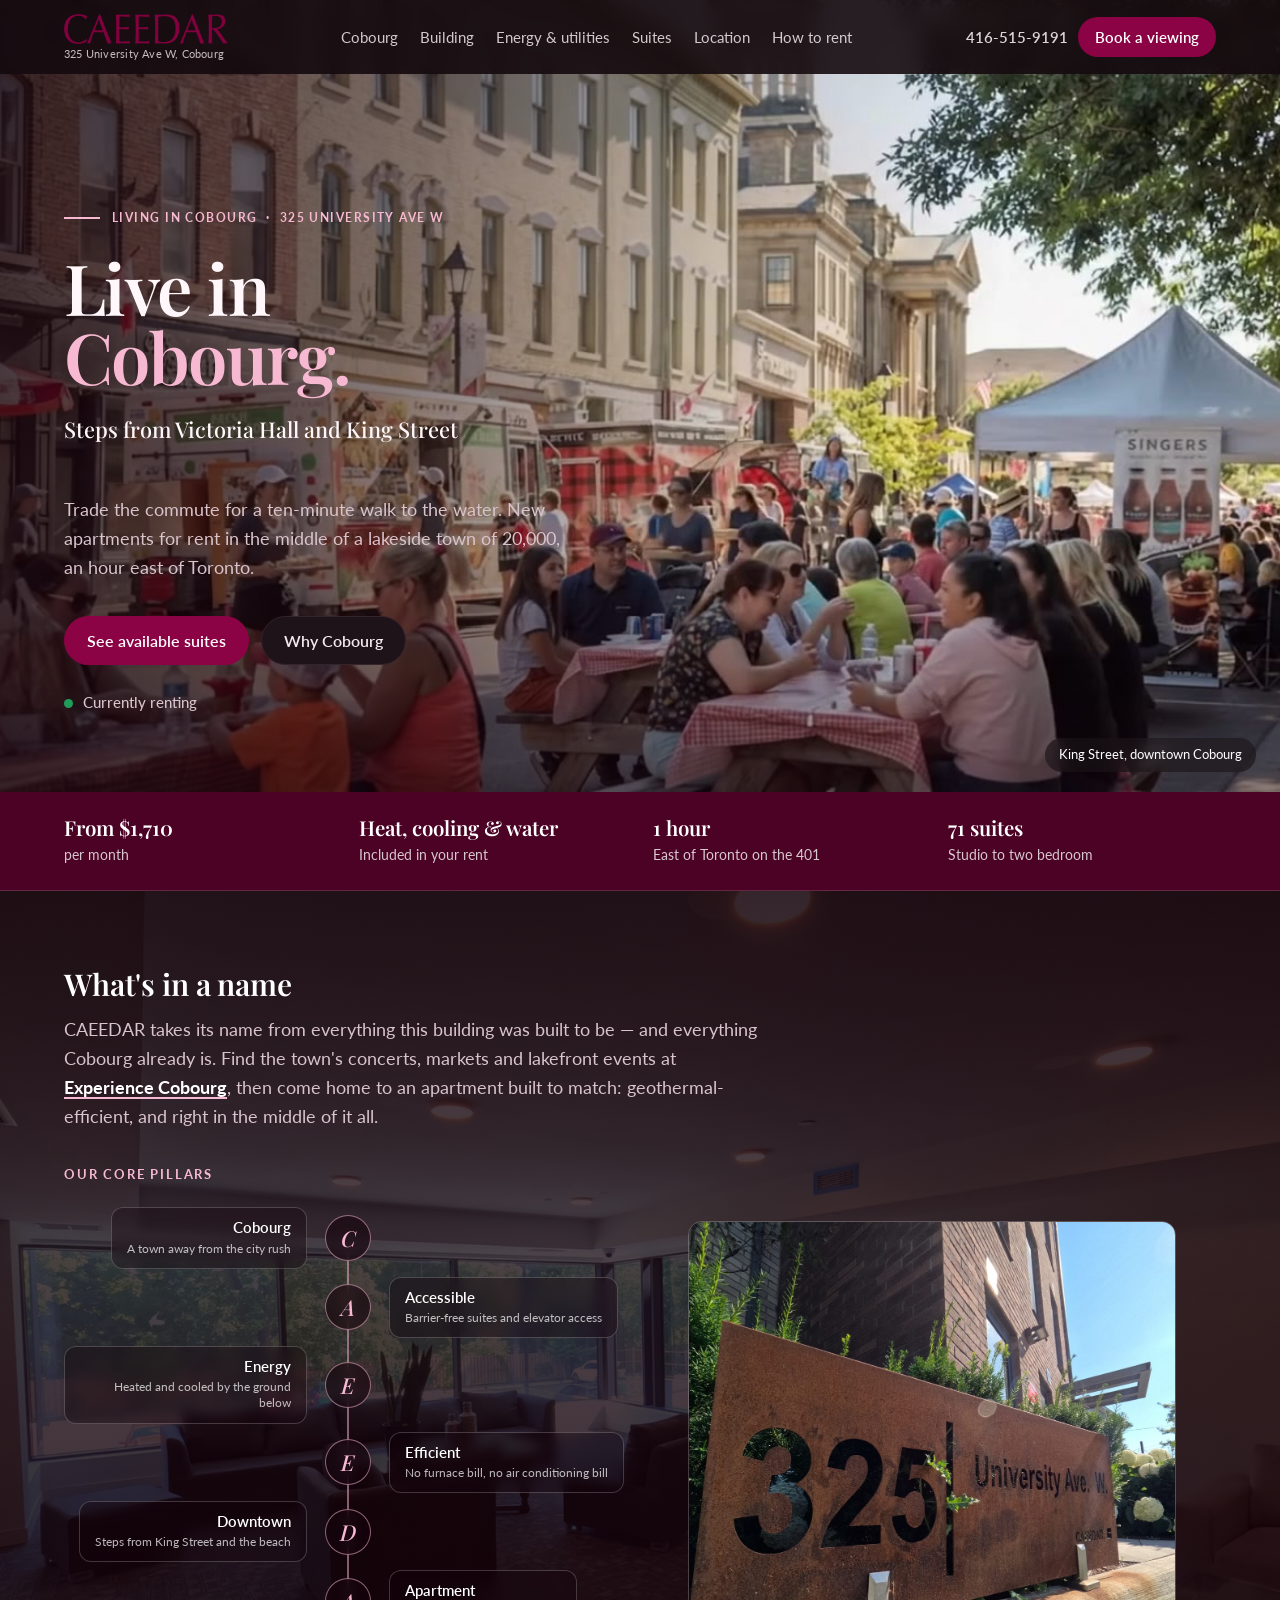
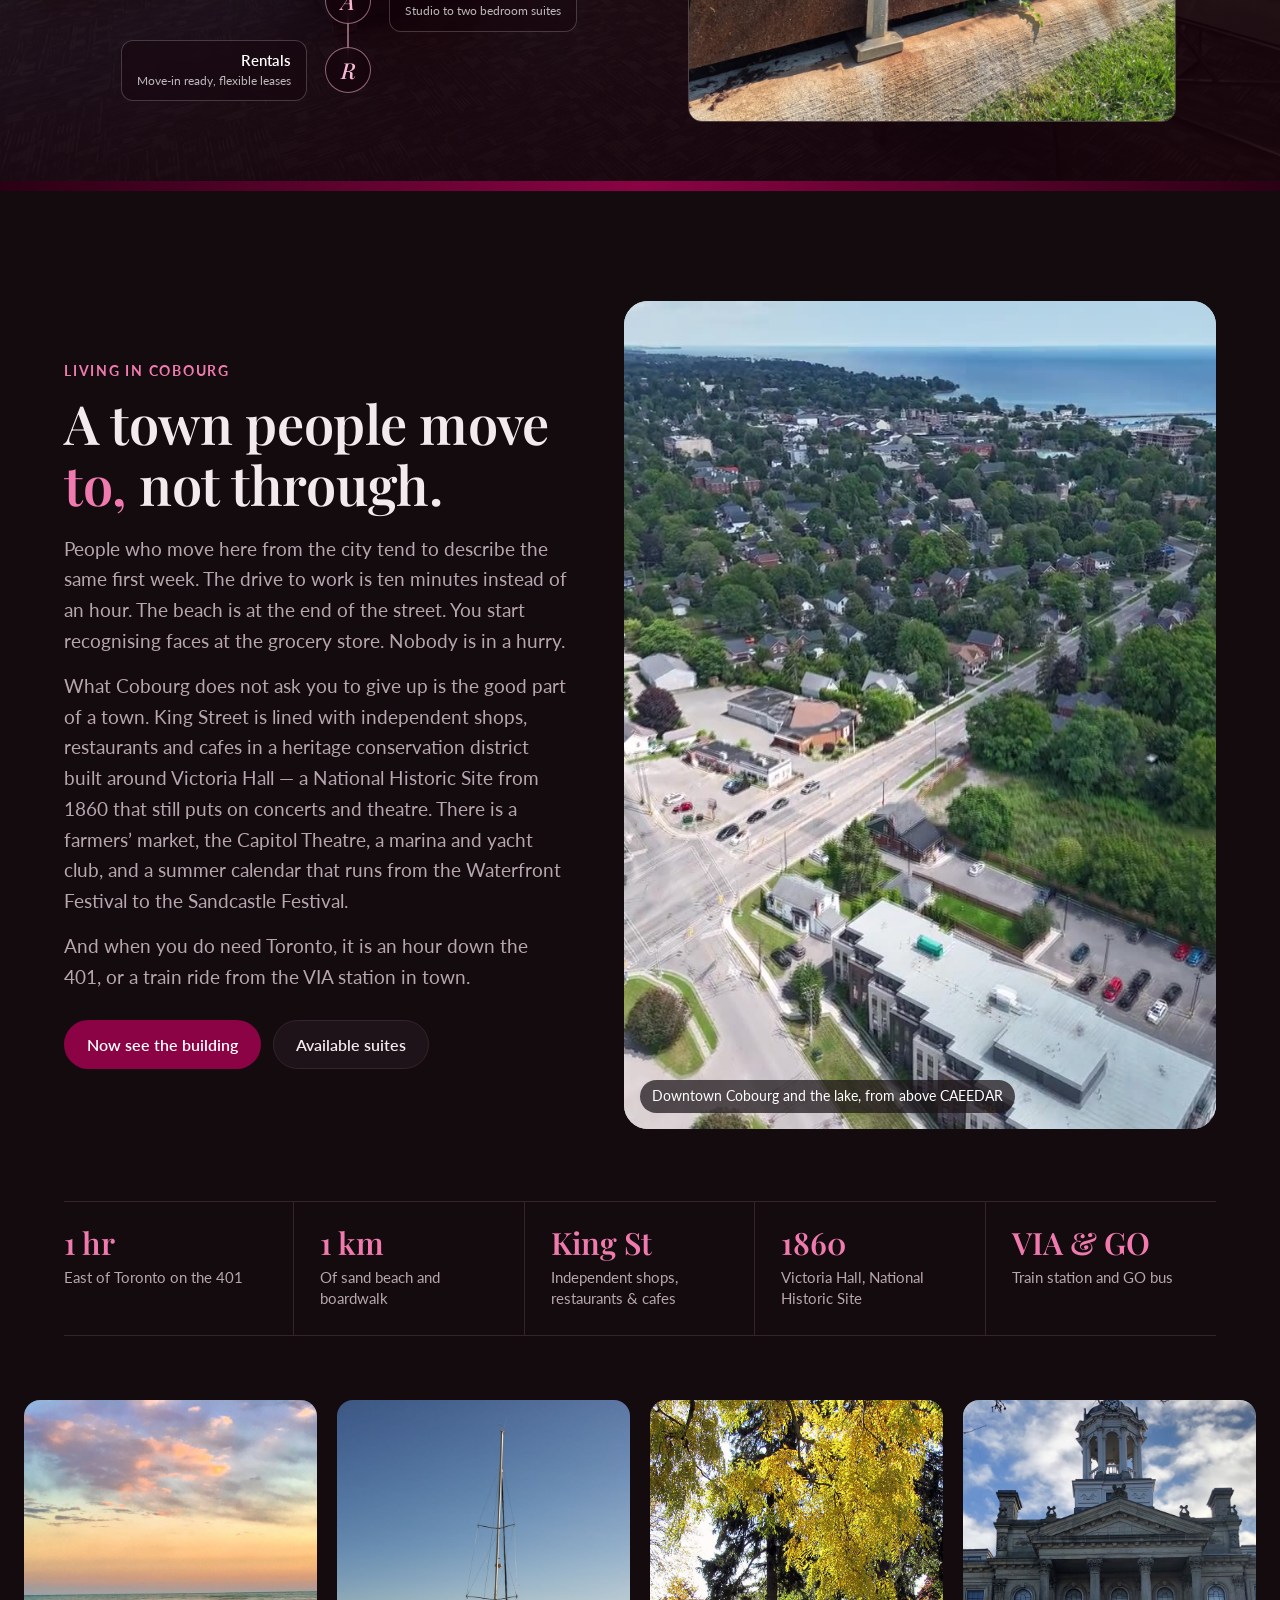
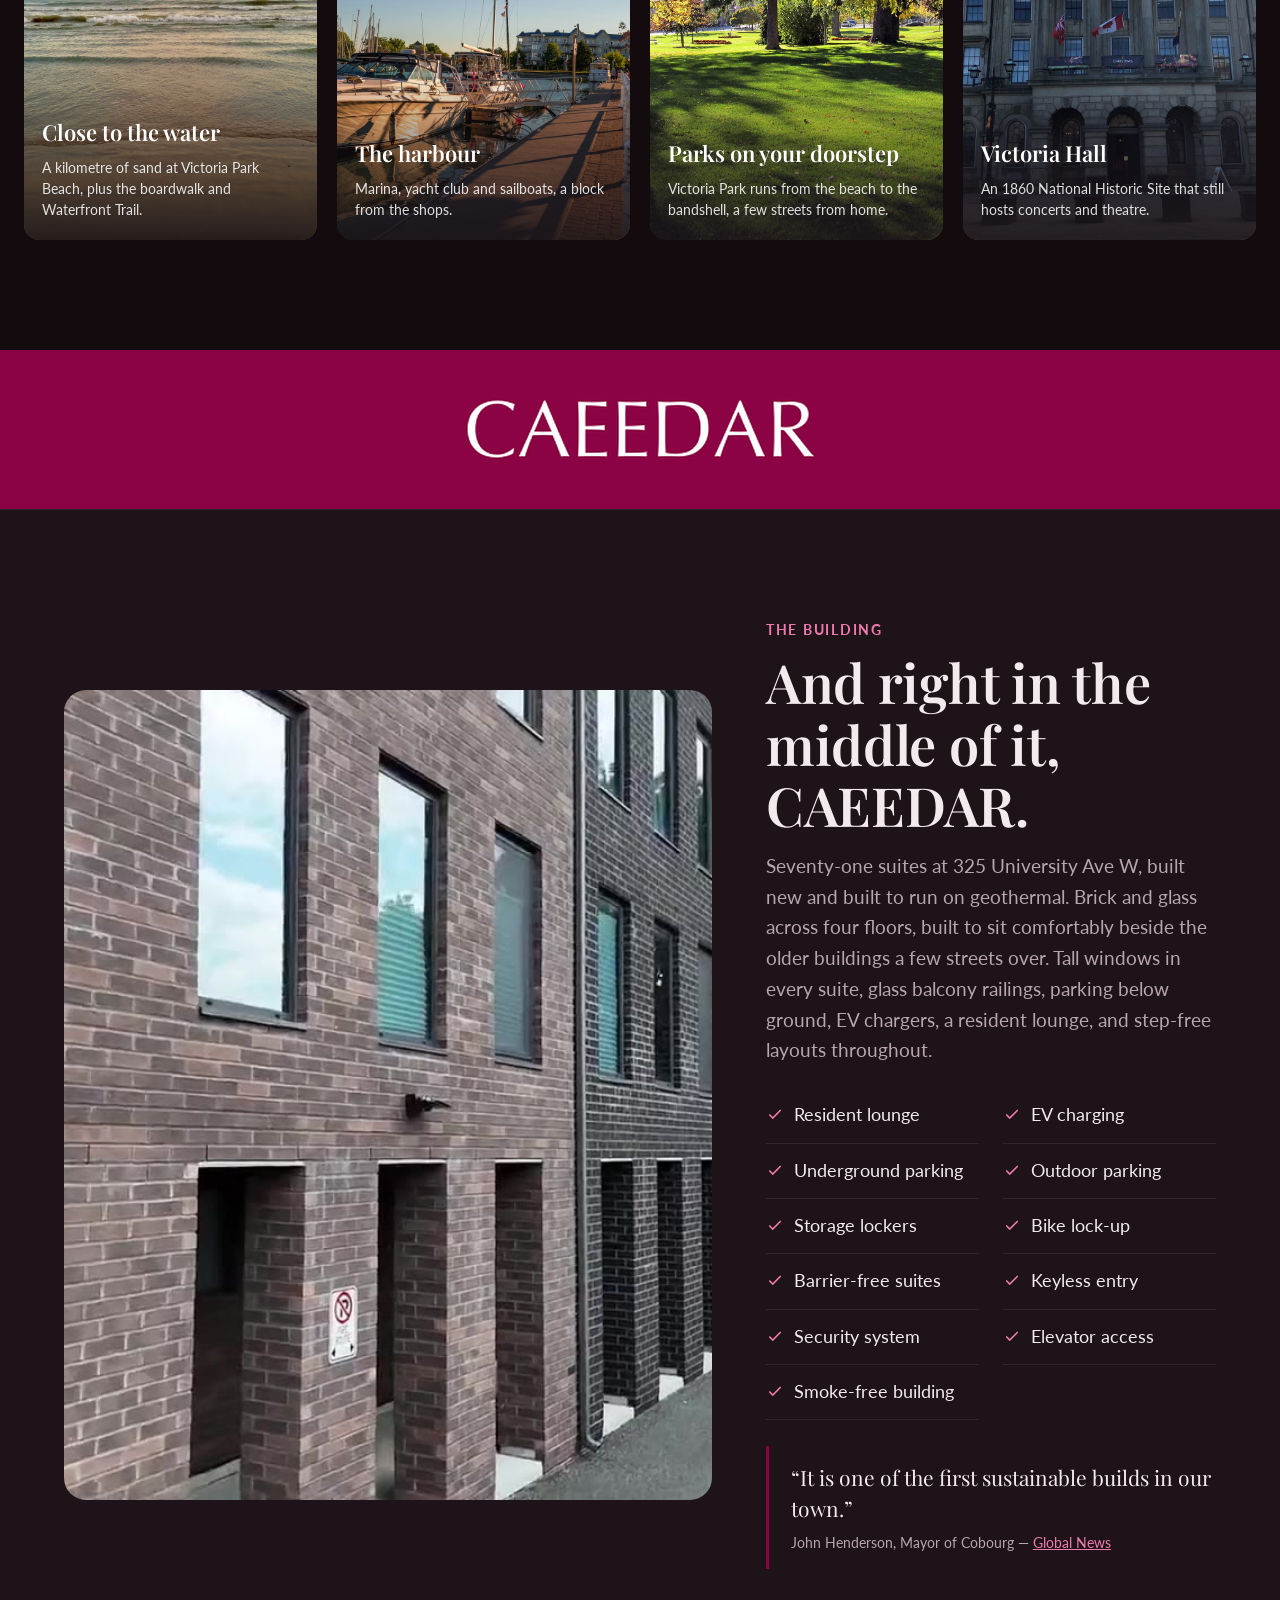
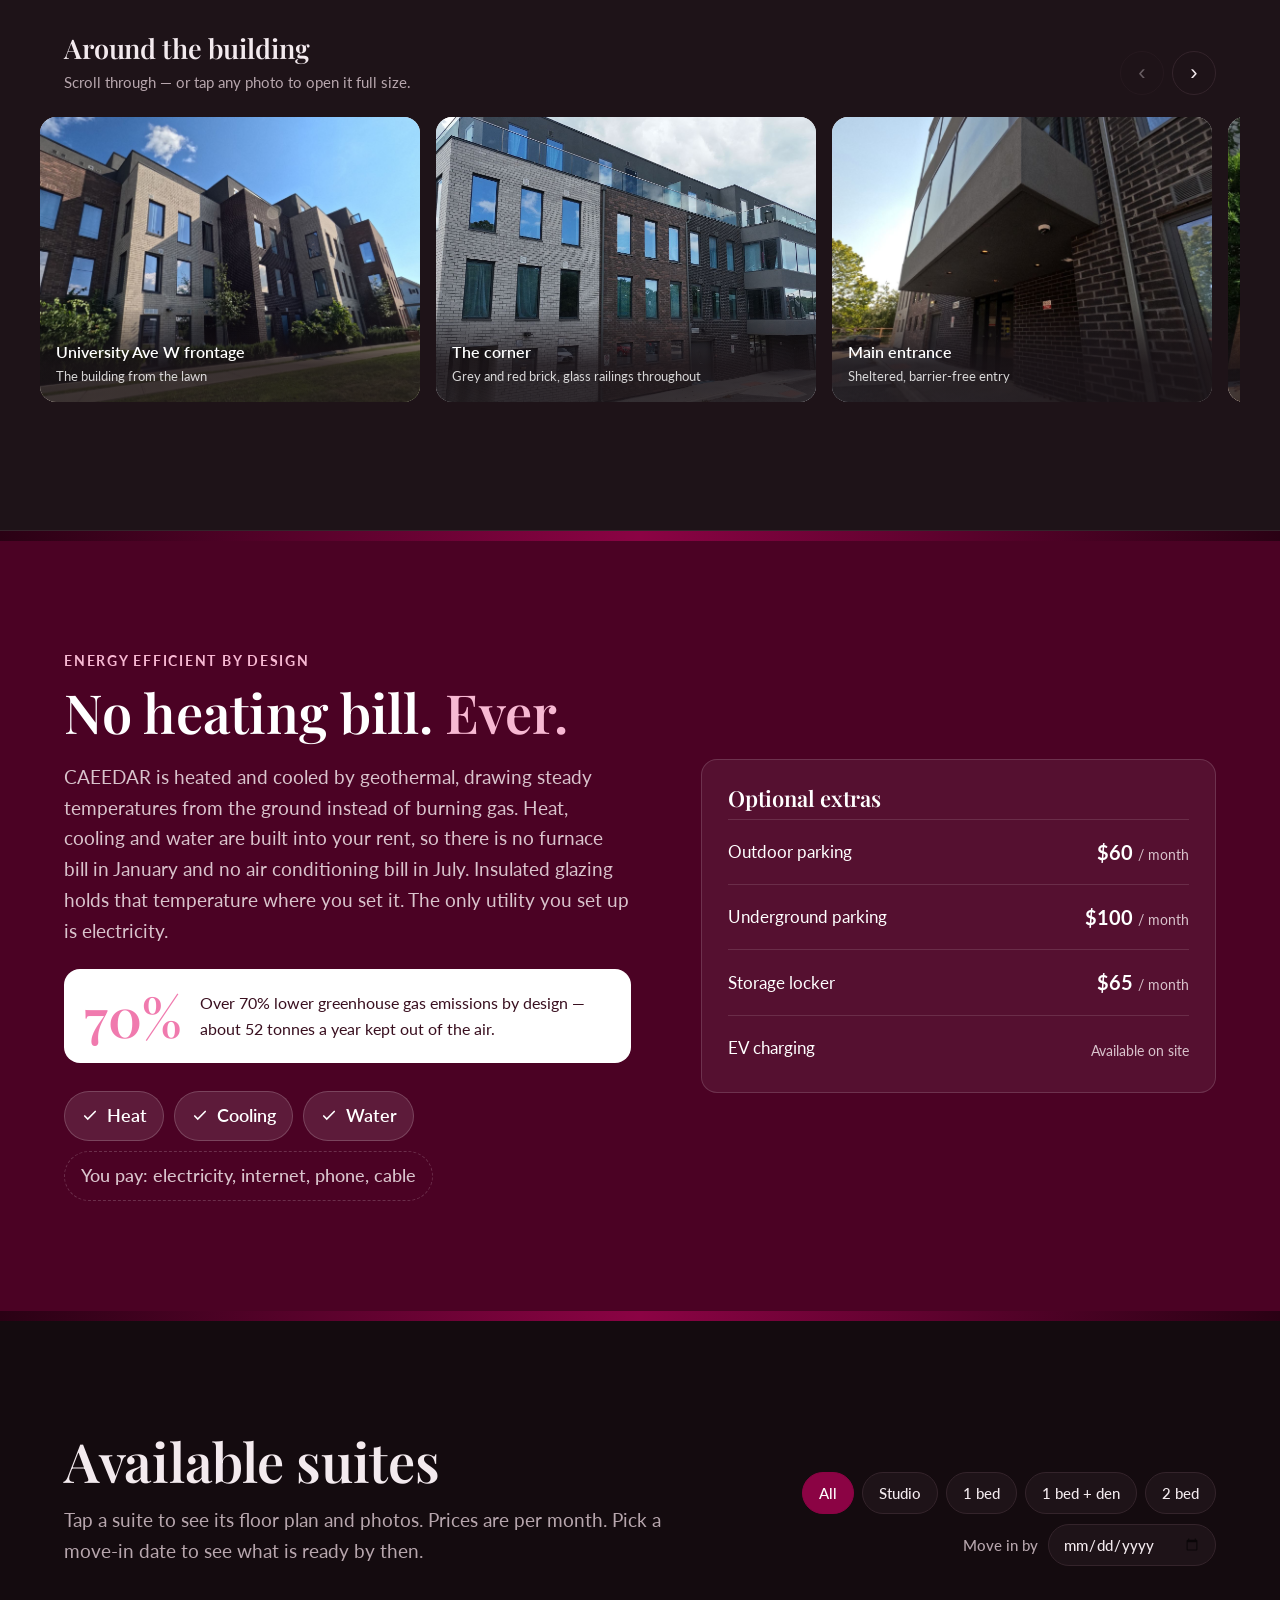
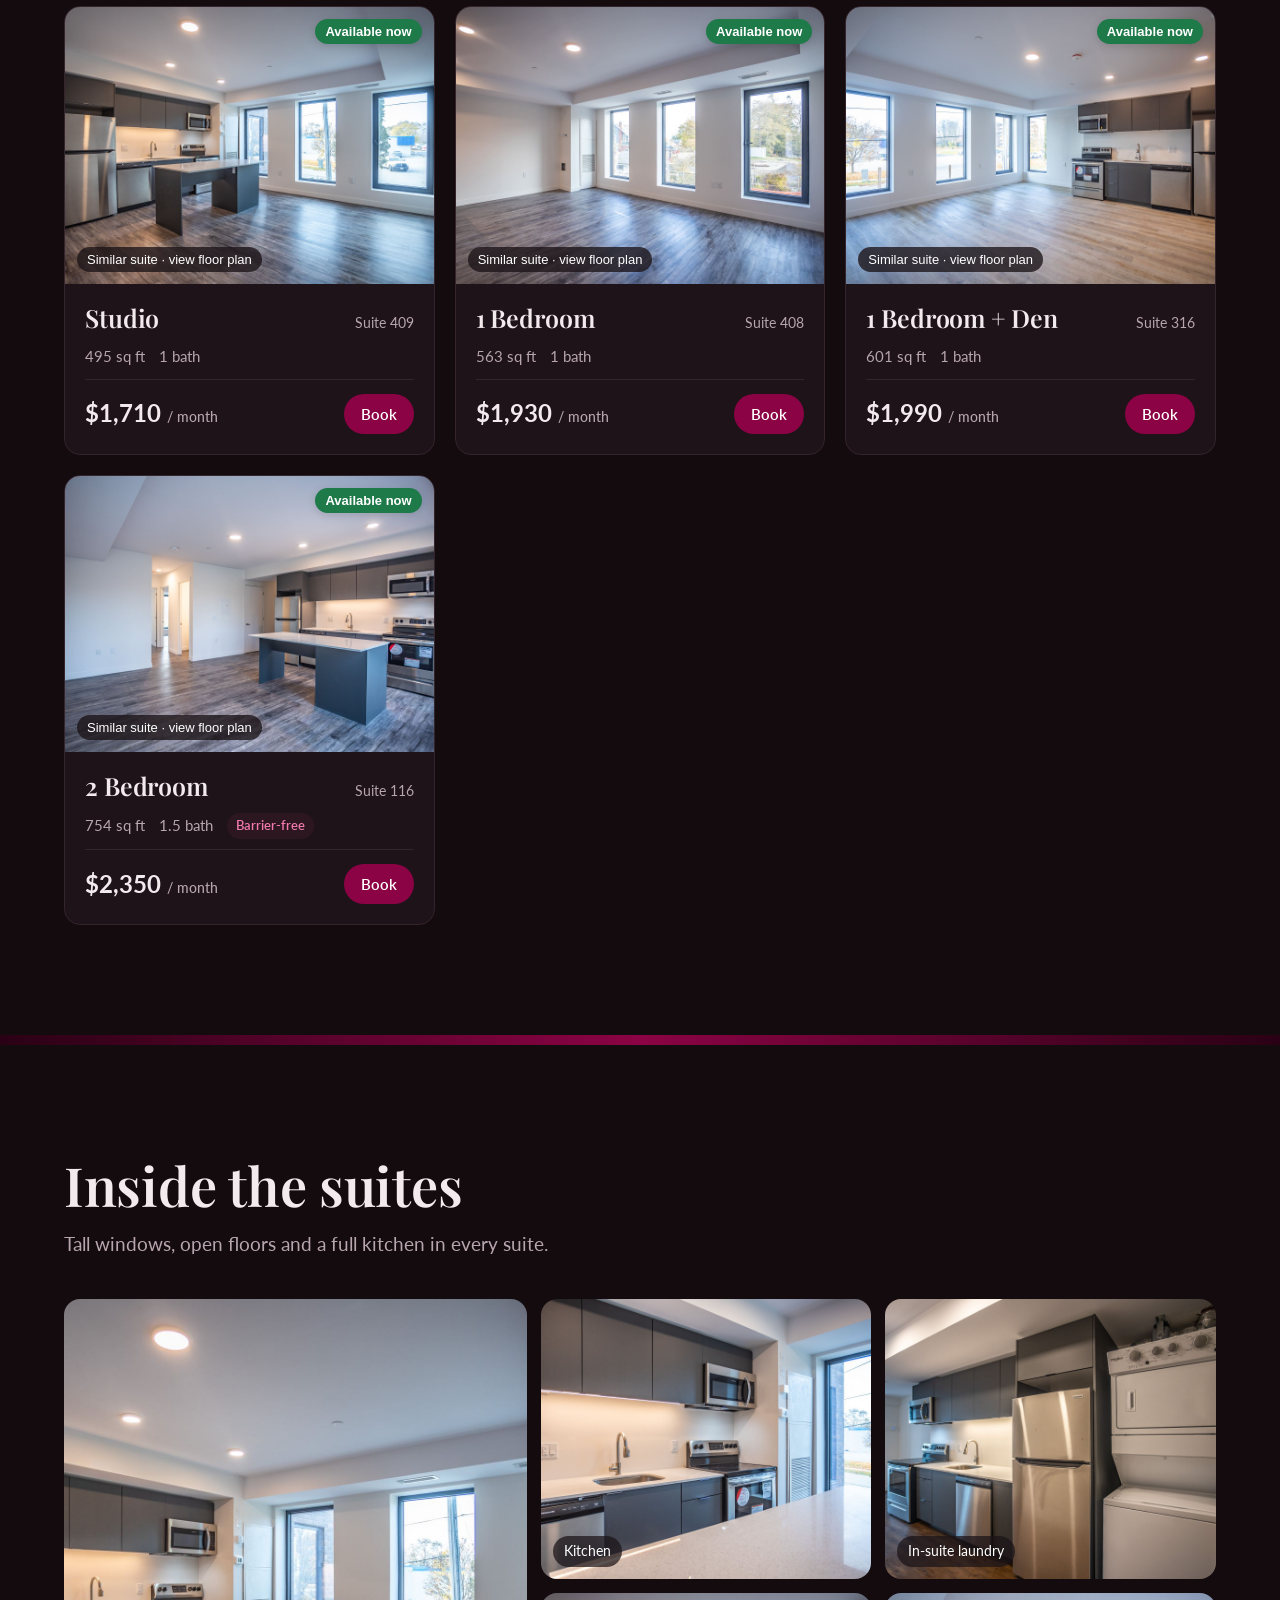
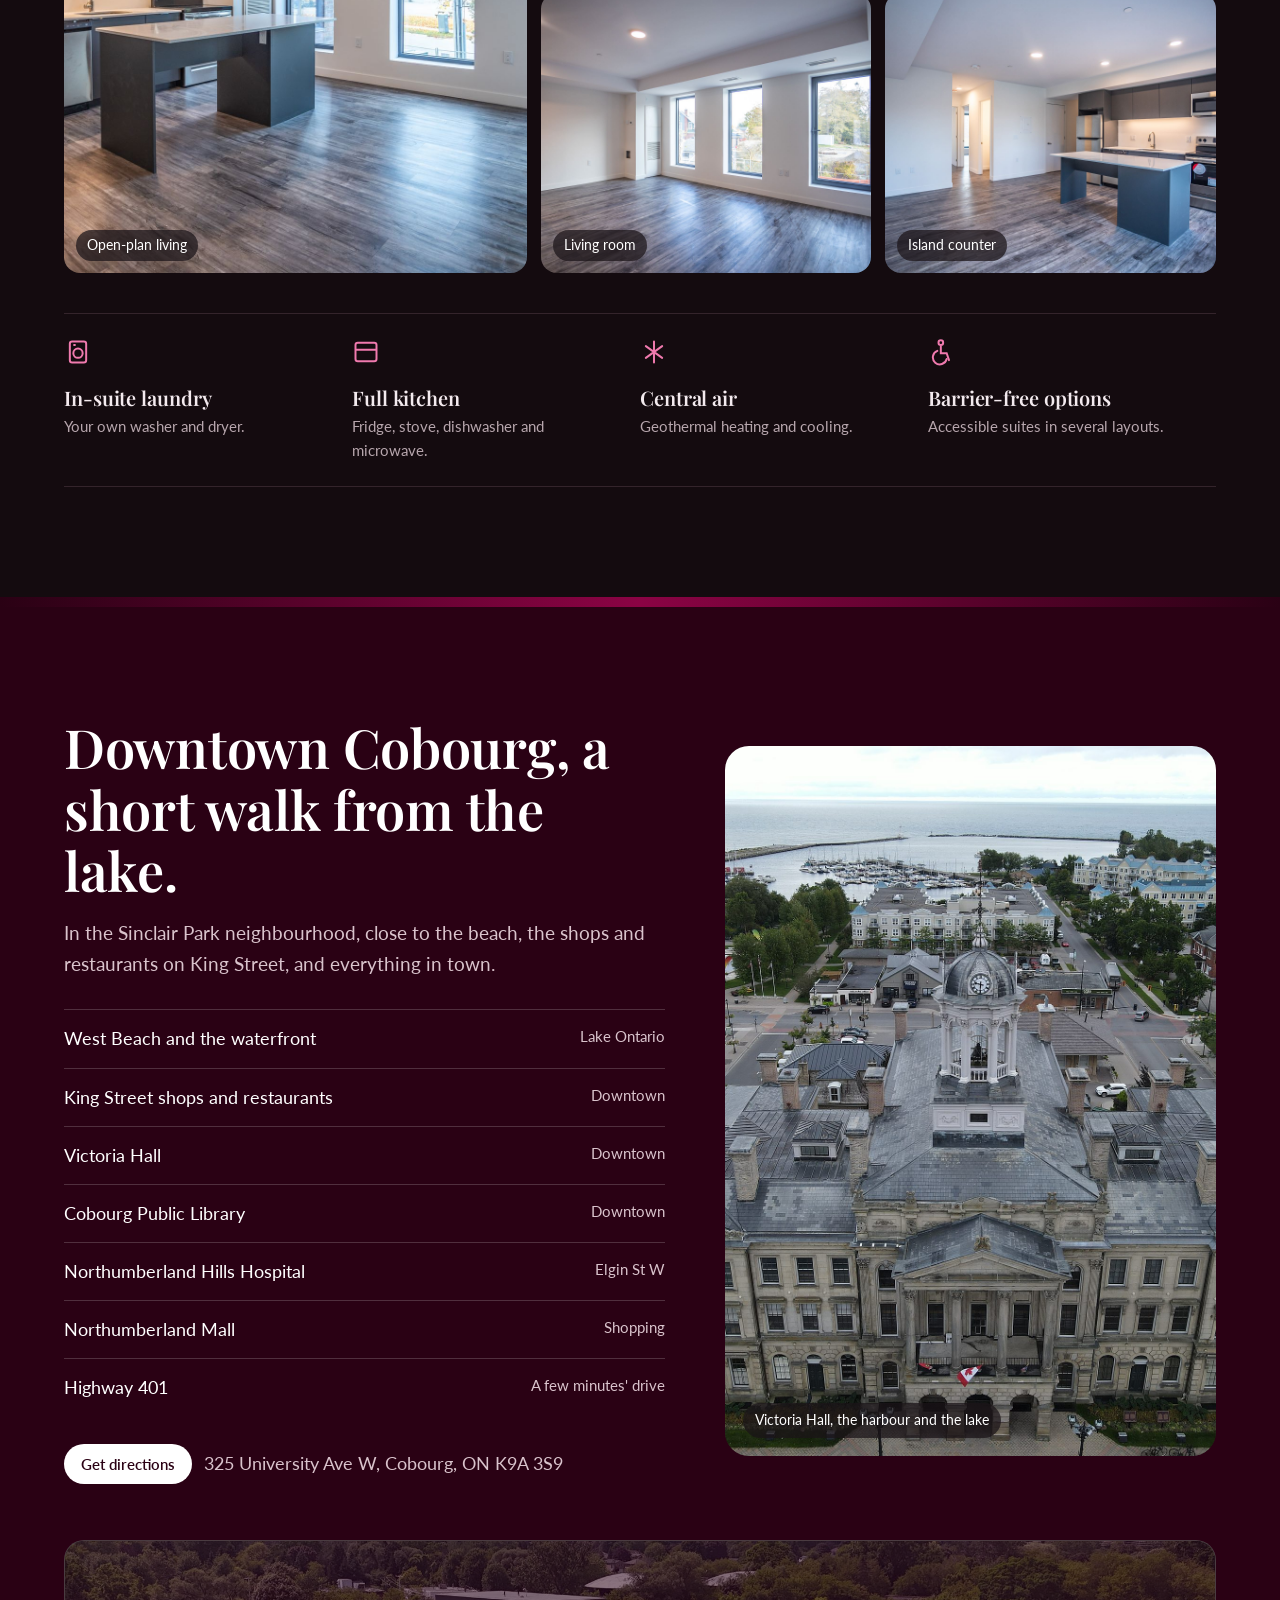
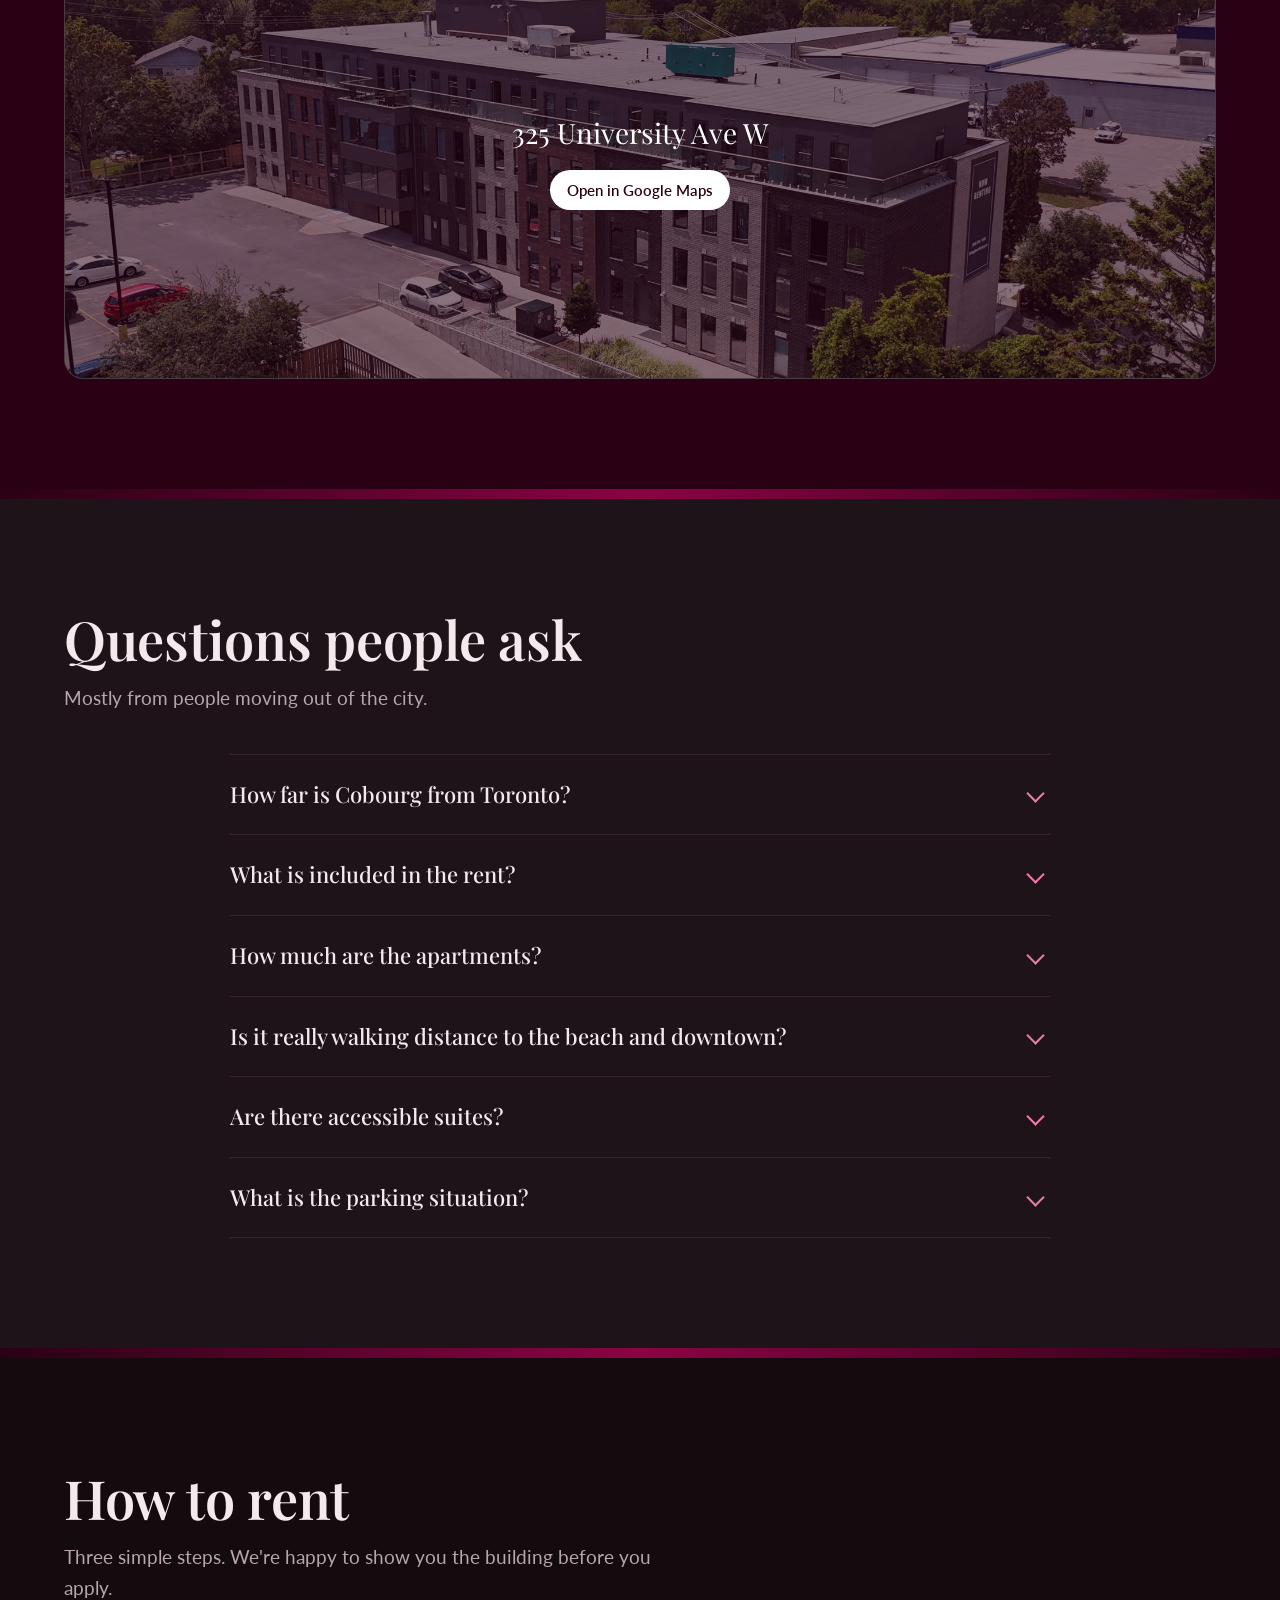
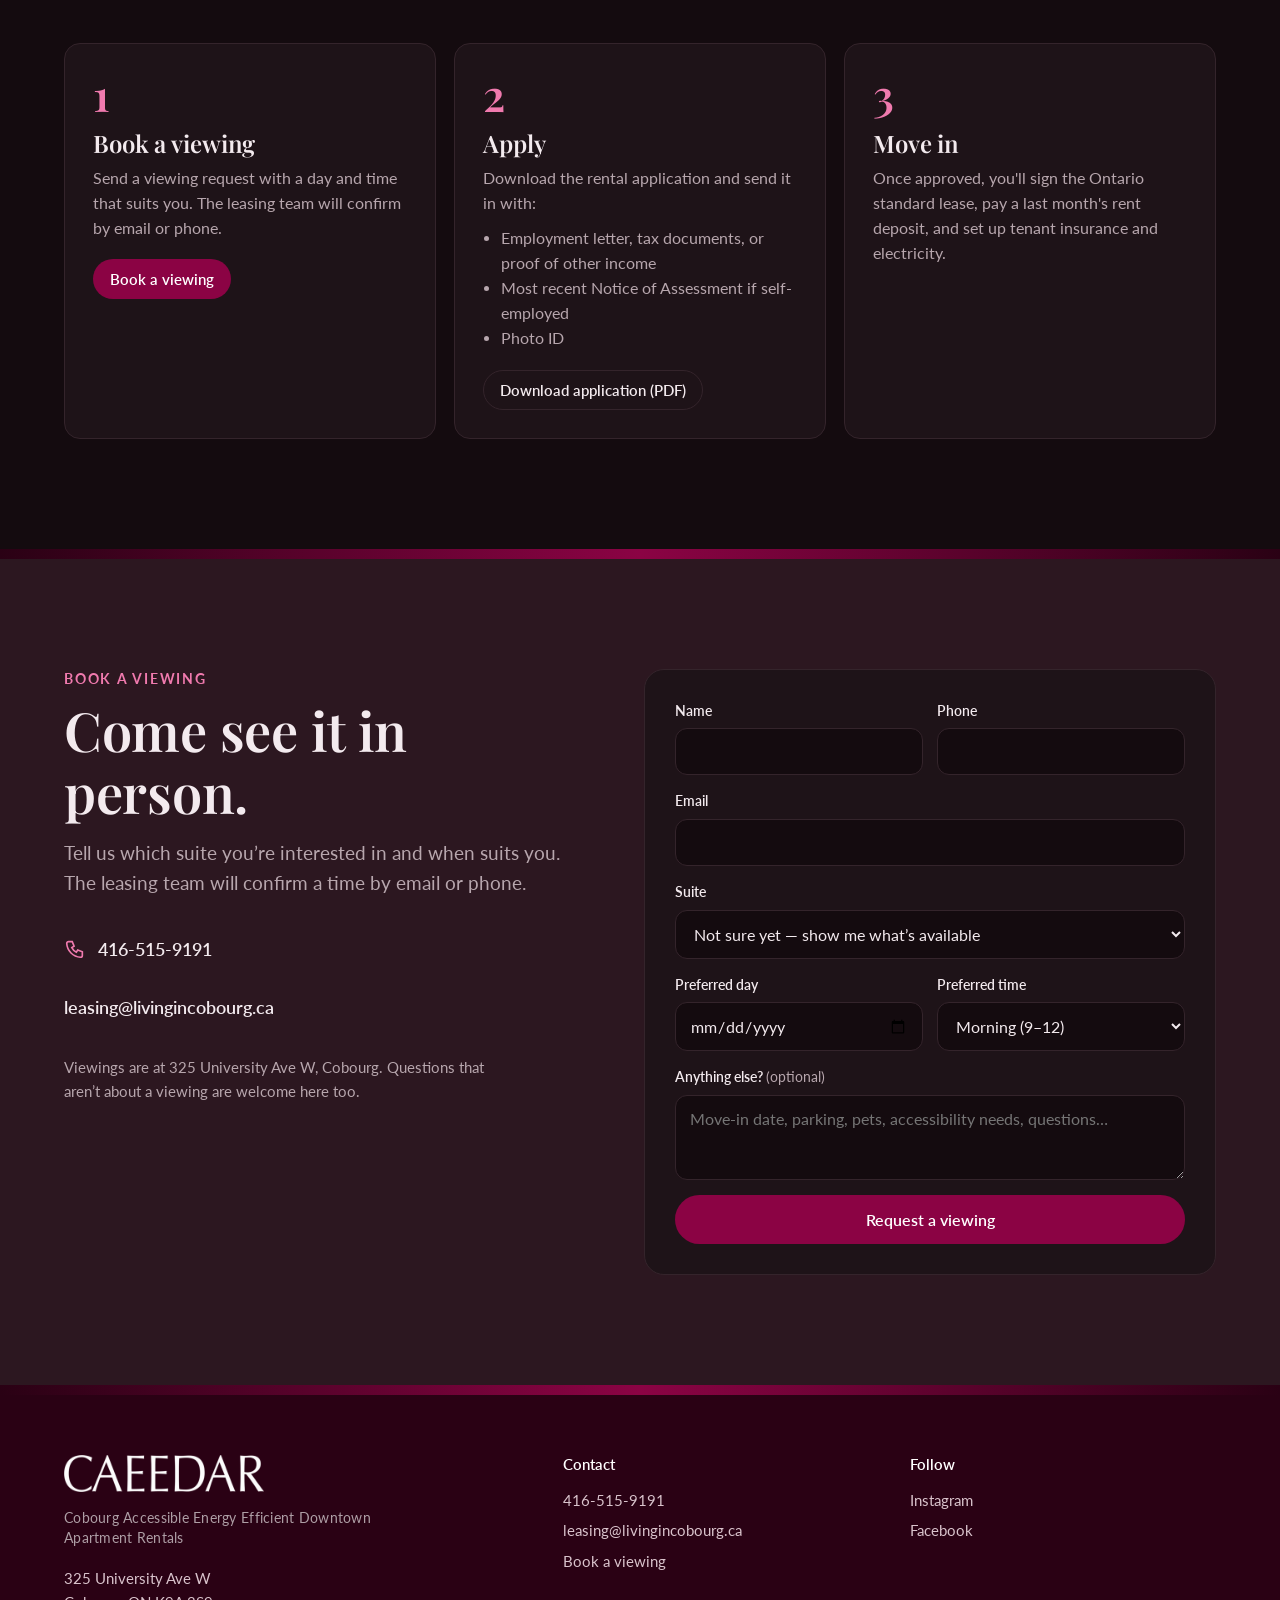
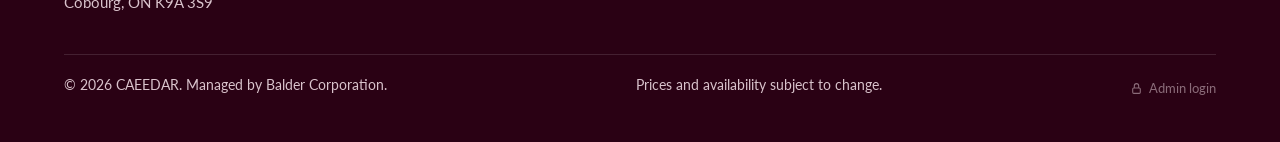
==== commit 995867ca: "Add favicon and app icons from the logo's C White C from the CAEEDAR wordmark on the brand wine (#8B" ====
--- a/index.html
+++ b/index.html
@@ -19,6 +19,10 @@
 <meta name="geo.placename" content="Cobourg, Ontario">
 <meta property="og:type" content="website">
 <meta name="theme-color" content="#8B0344">
+<link rel="icon" href="/favicon.ico" sizes="48x48">
+<link rel="icon" type="image/png" sizes="192x192" href="/icon-192.png">
+<link rel="apple-touch-icon" href="/apple-touch-icon.png">
+<link rel="manifest" href="/site.webmanifest">
 <link rel="preconnect" href="https://fonts.googleapis.com">
 <link rel="preconnect" href="https://fonts.gstatic.com" crossorigin>
 <link href="https://fonts.googleapis.com/css2?family=Playfair+Display:wght@400;500;600;700&family=Lato:wght@400;700&display=swap" rel="stylesheet">
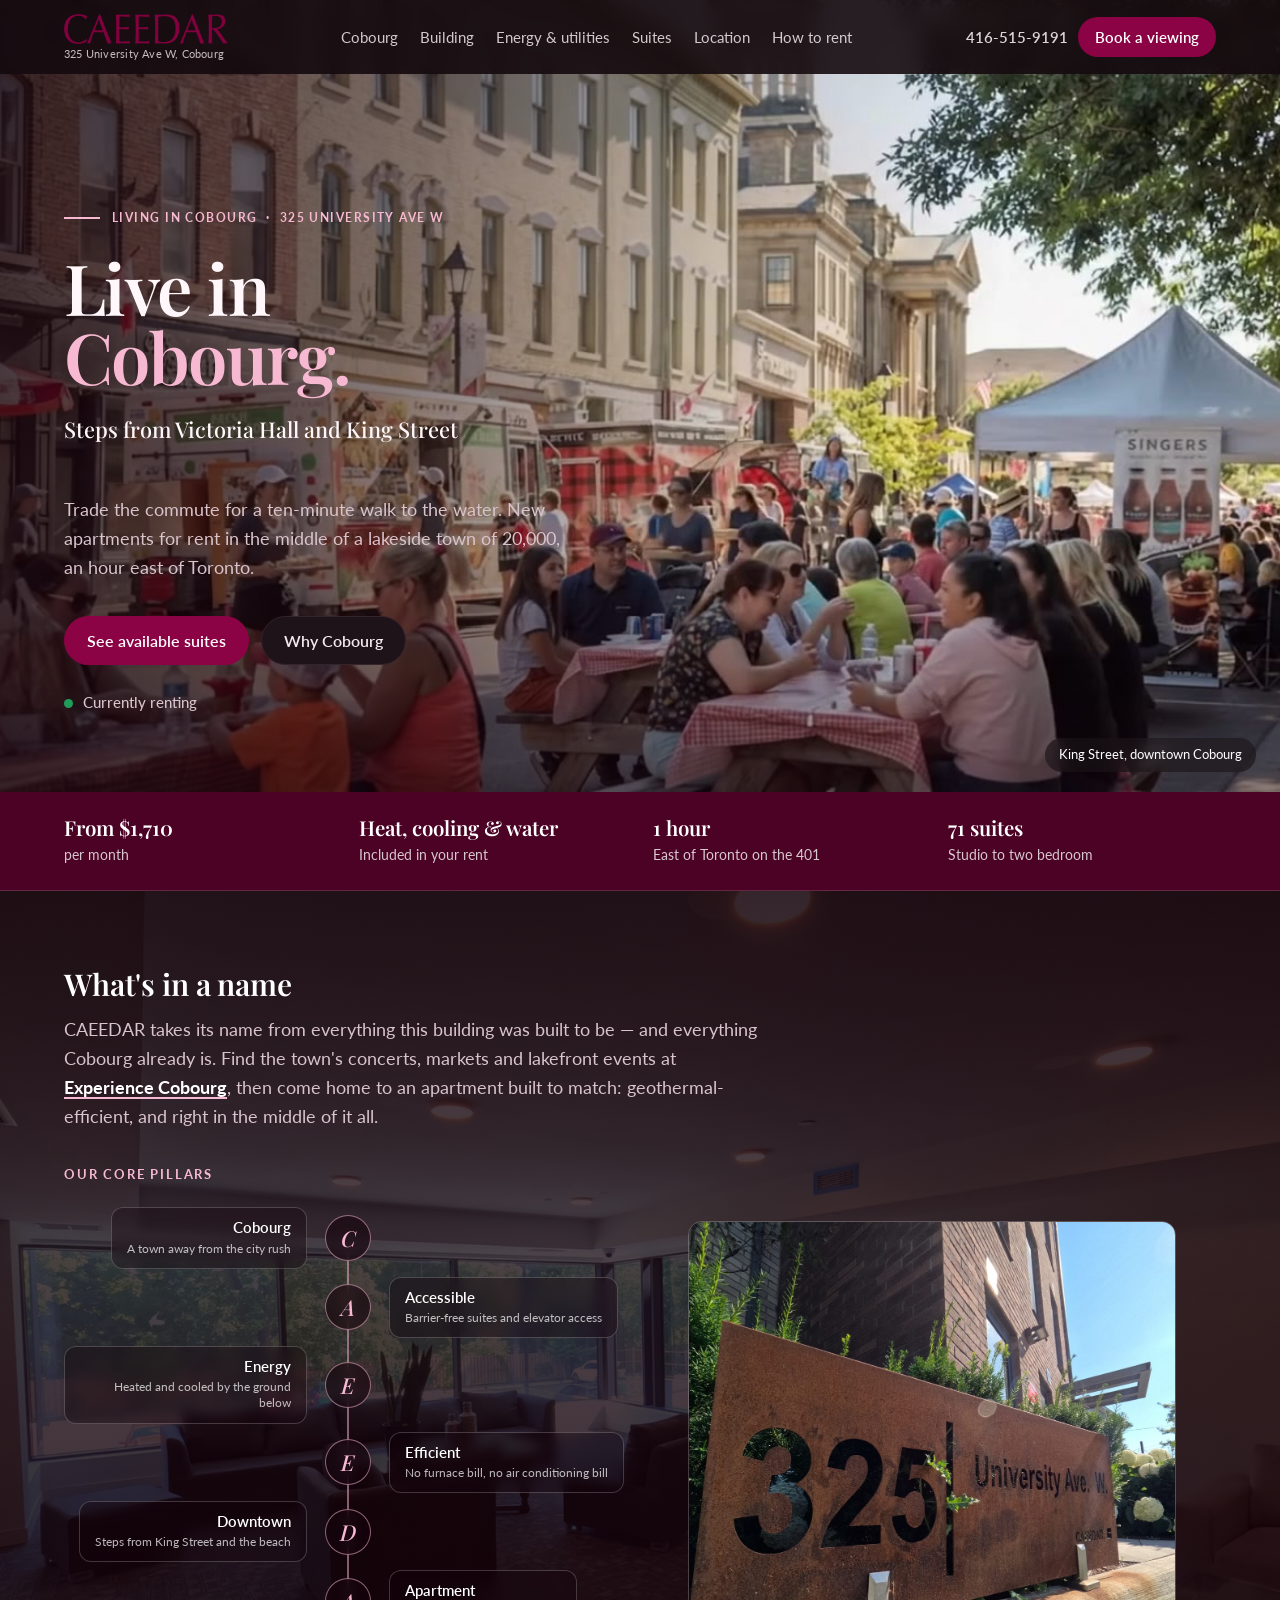
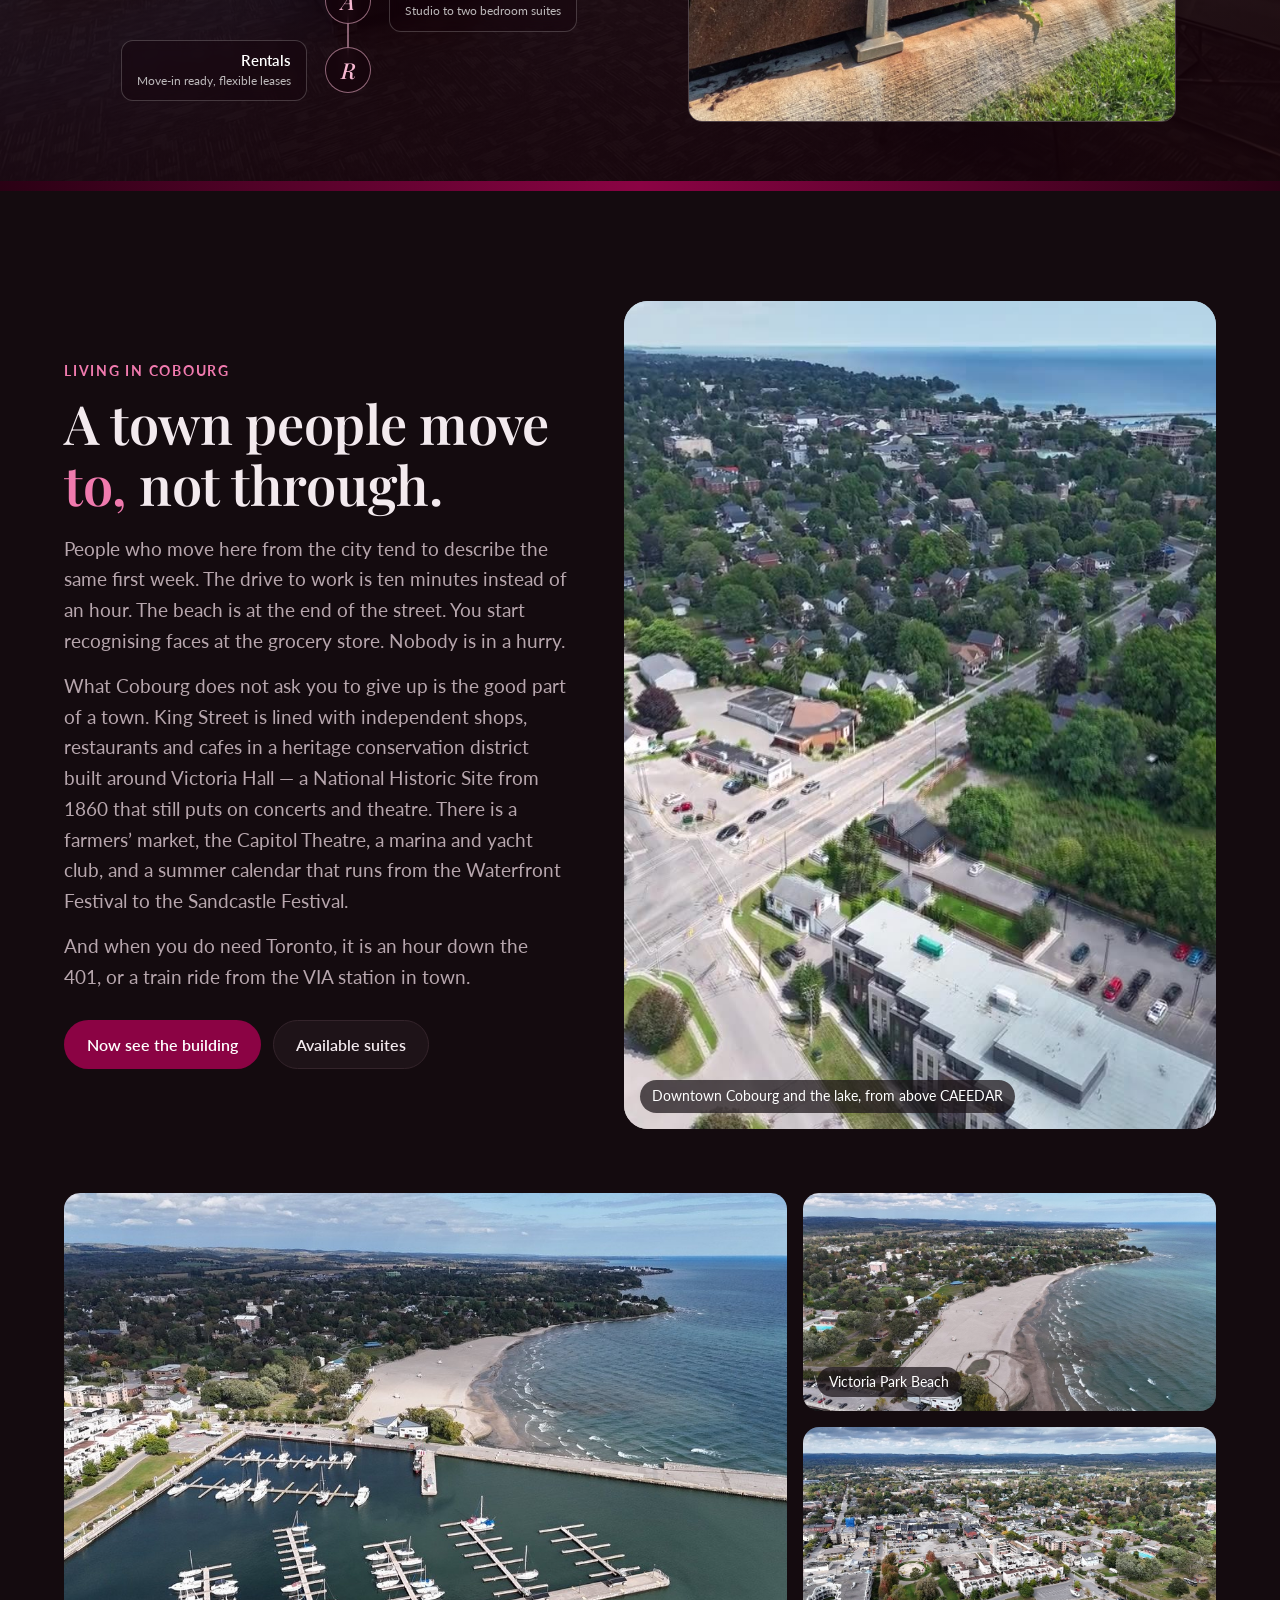
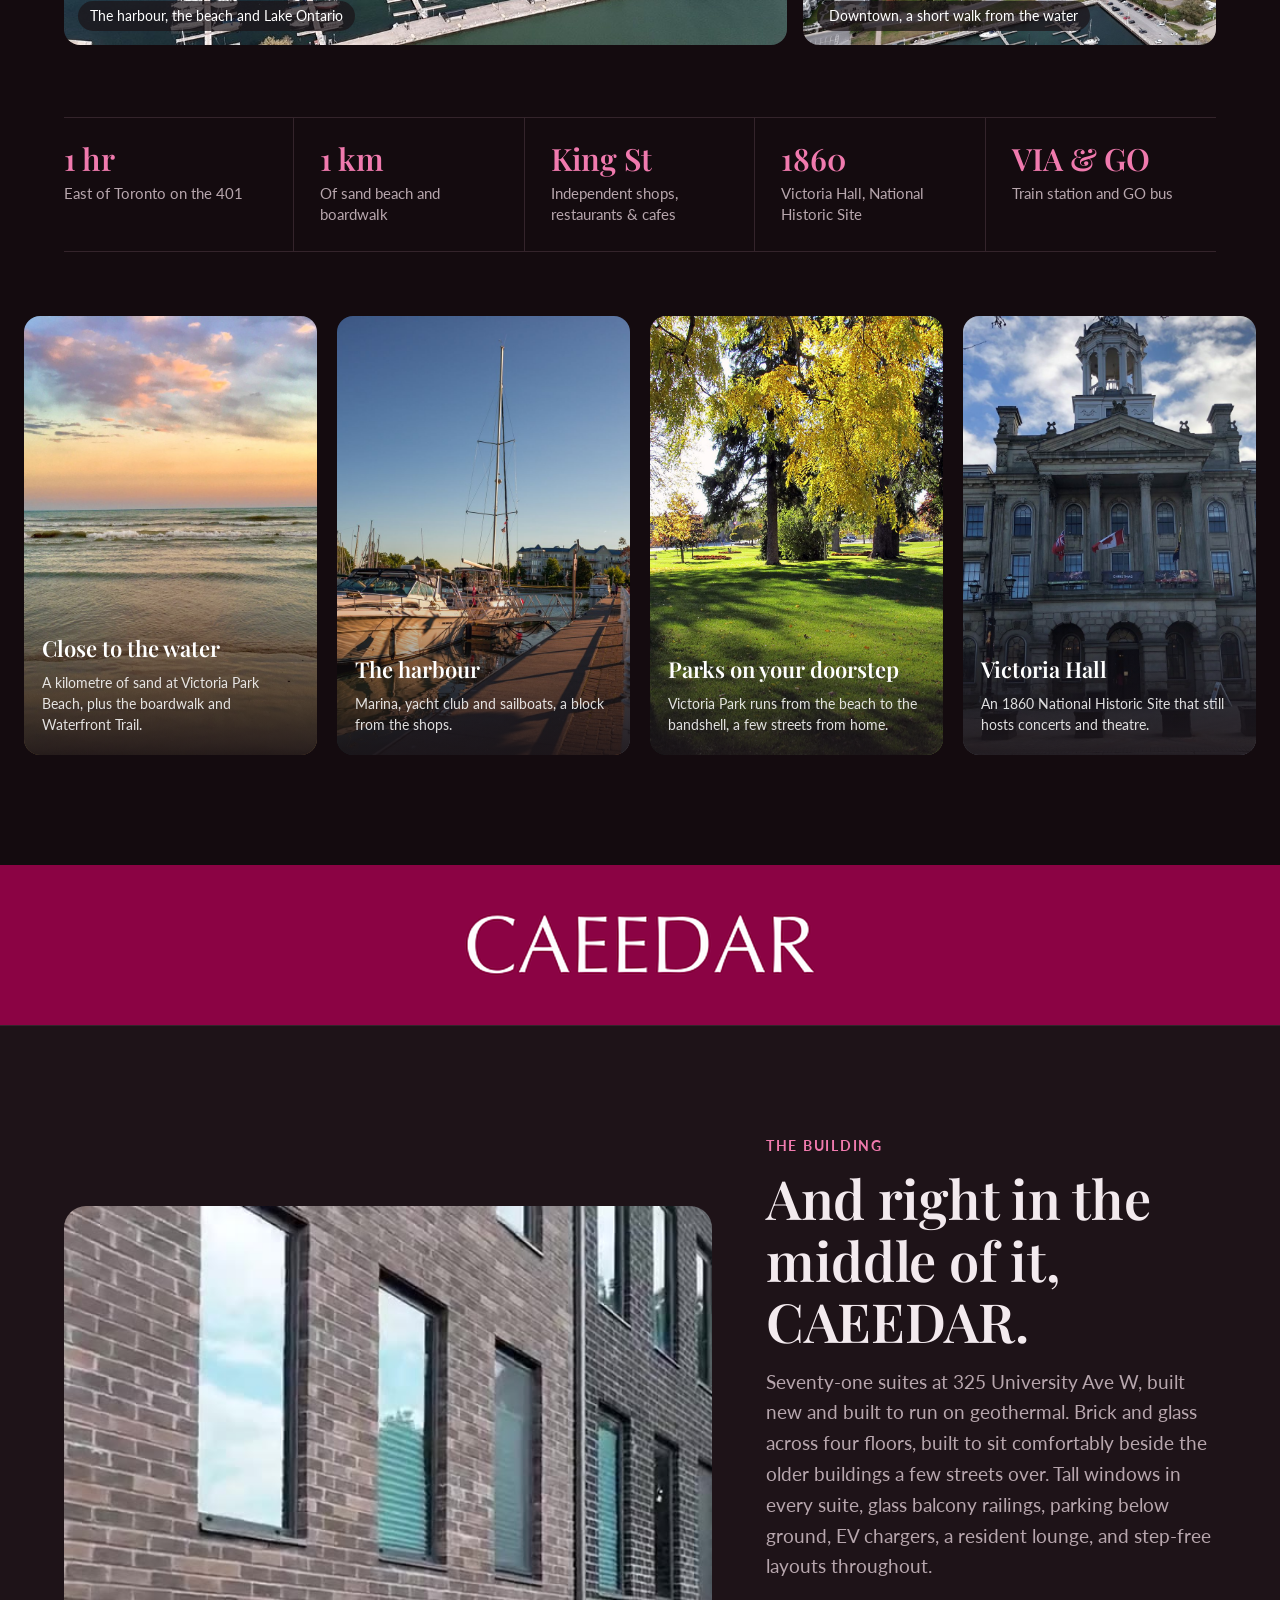
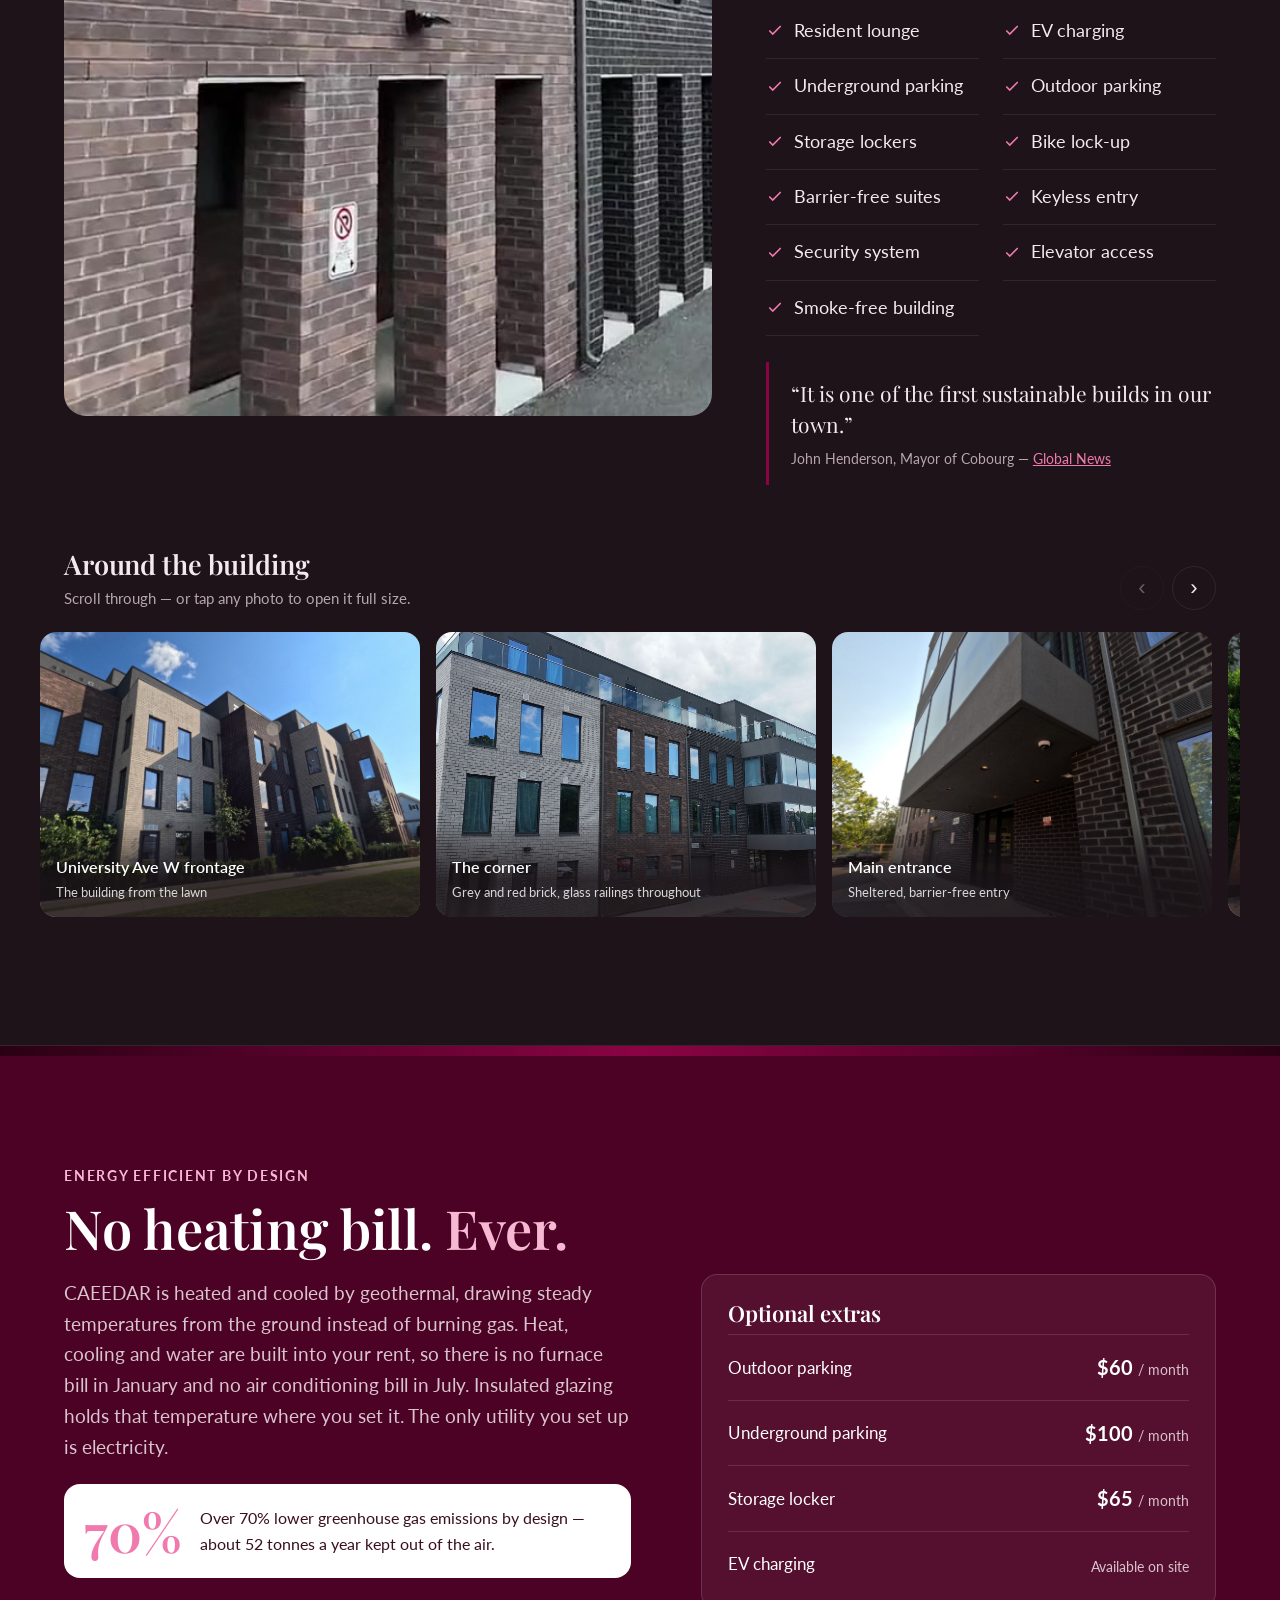
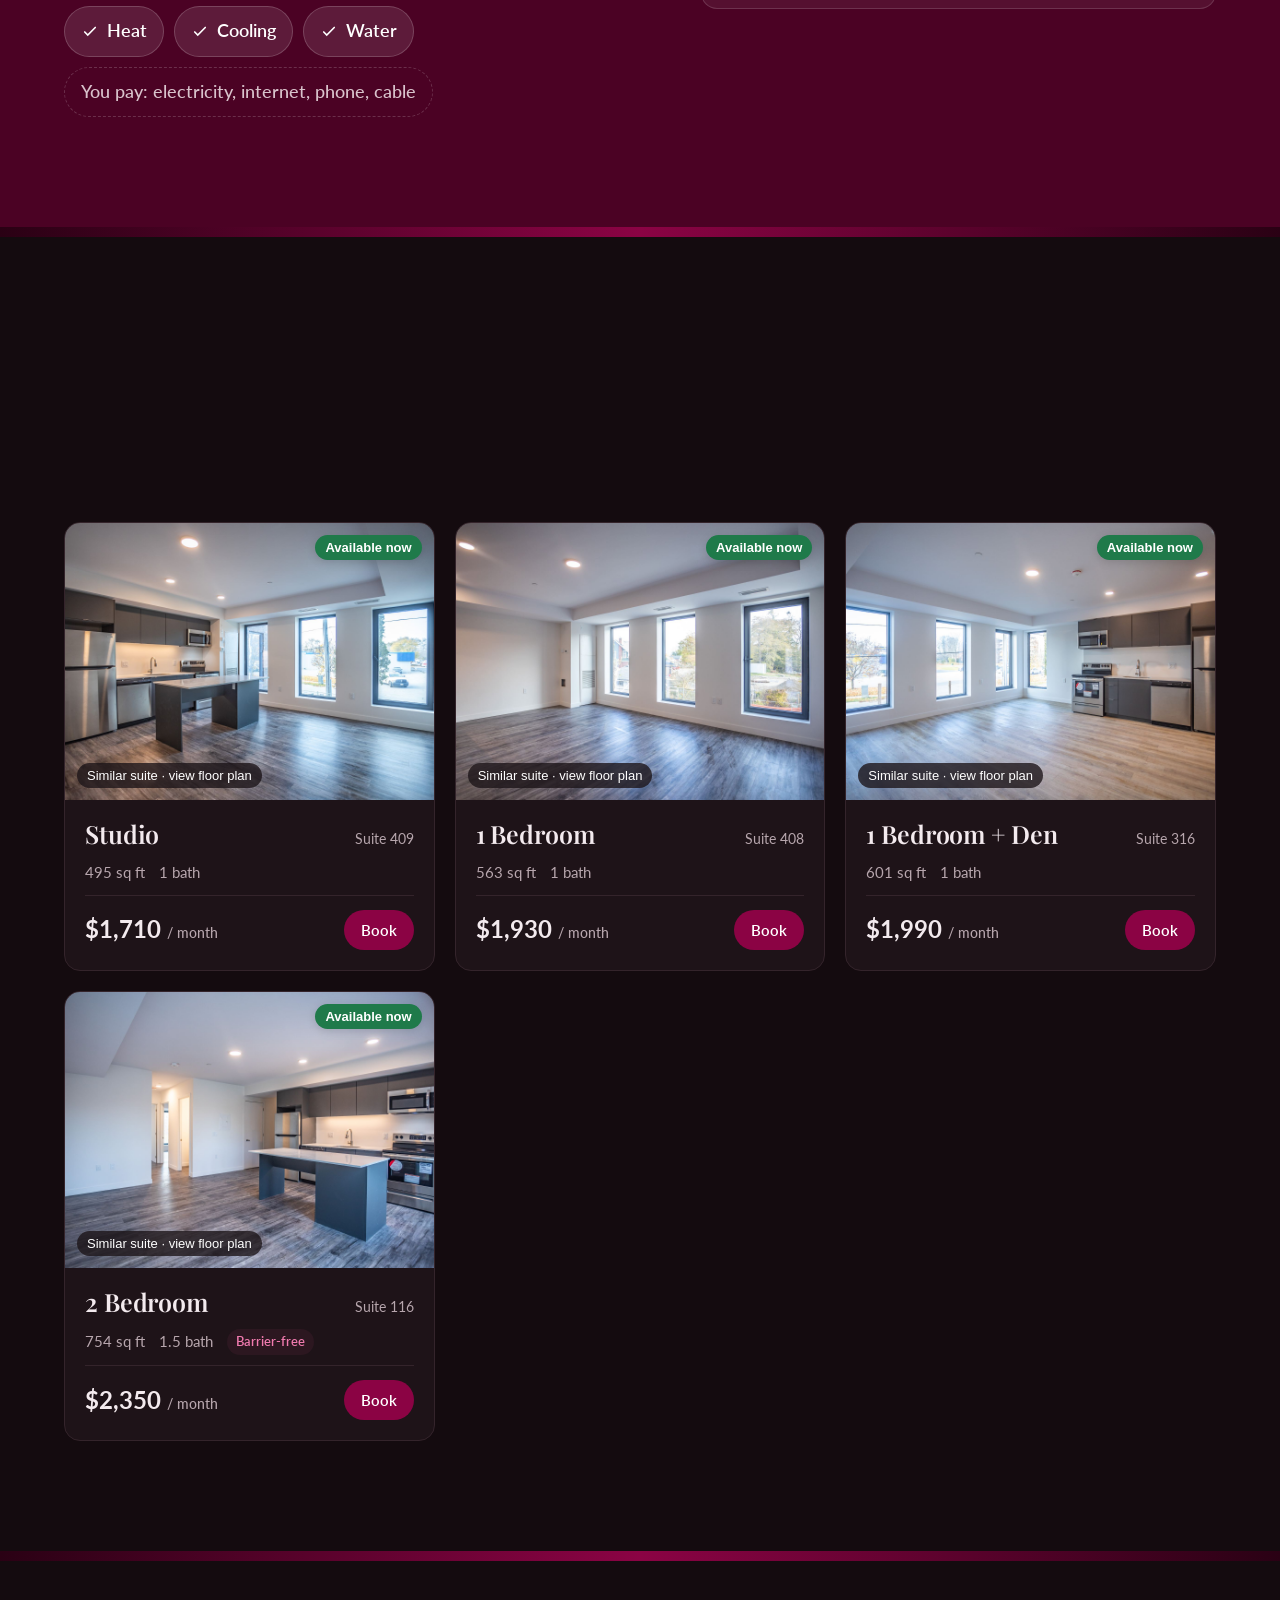
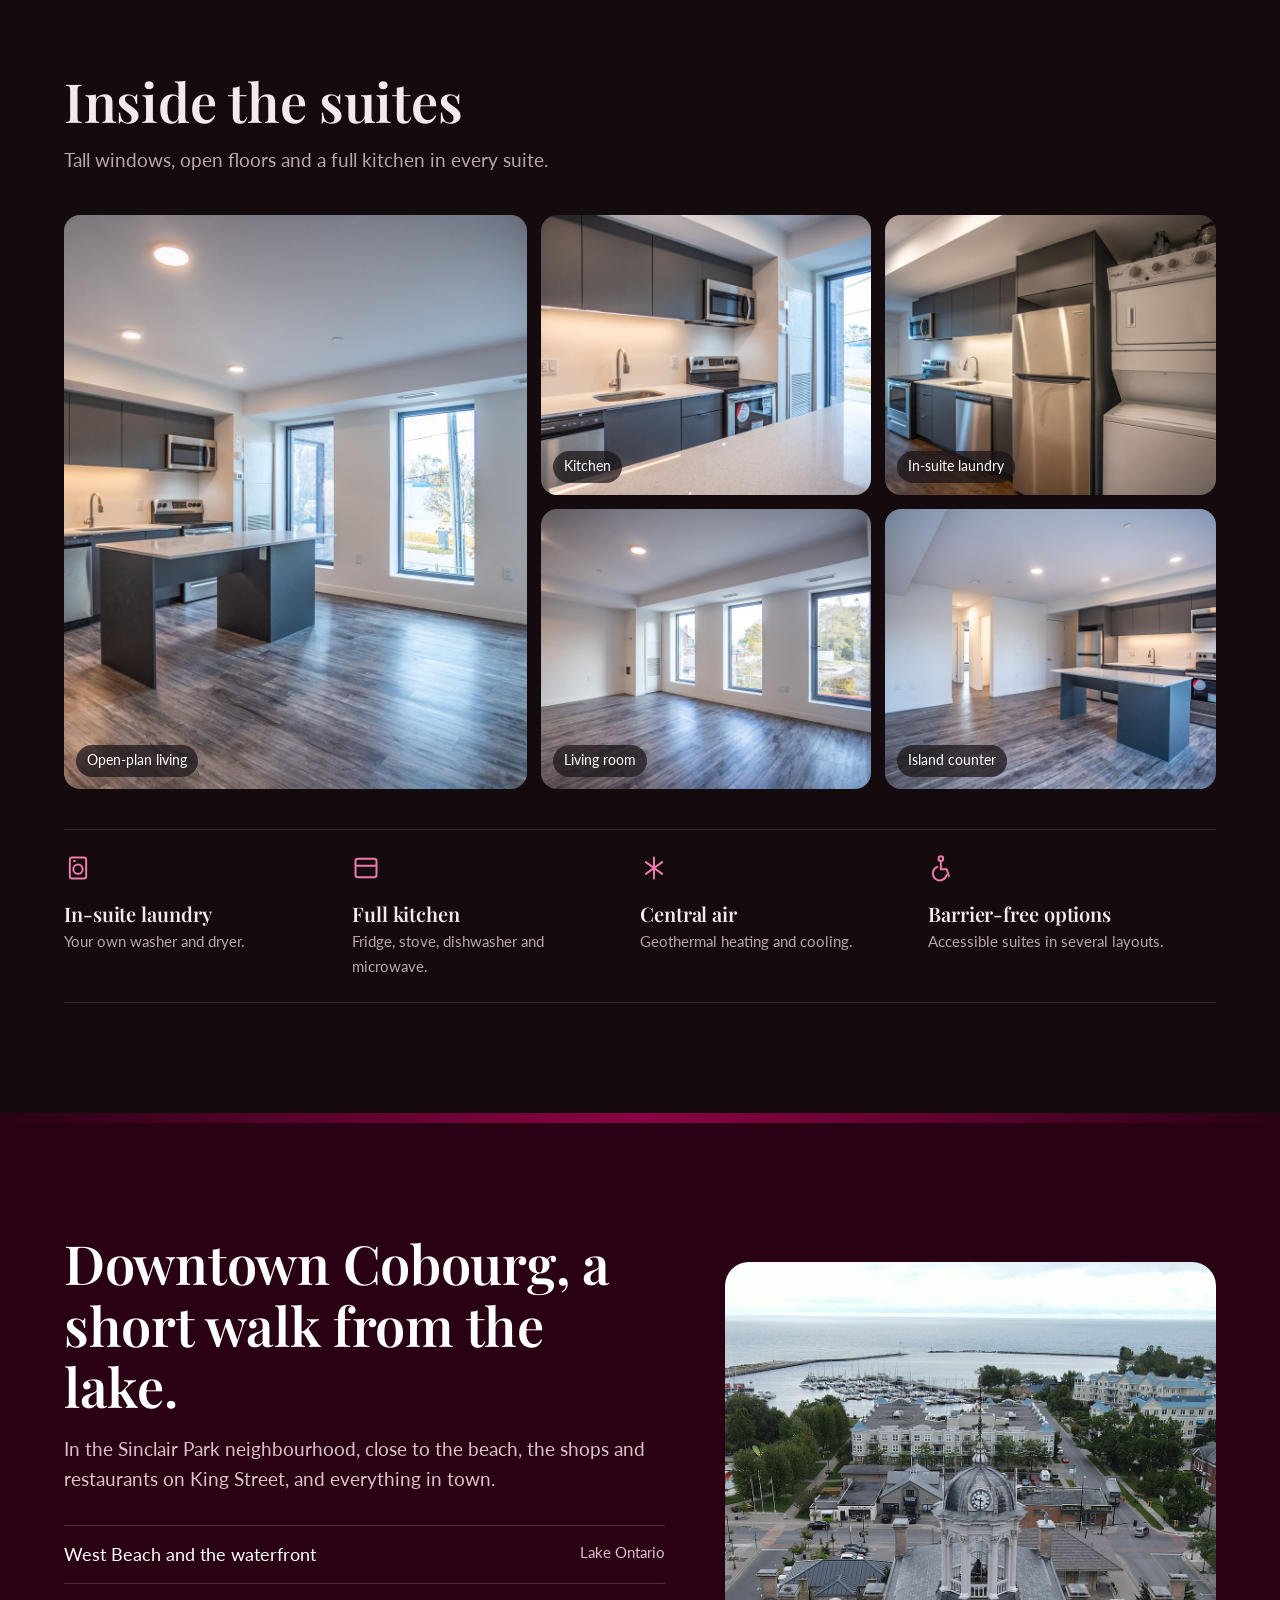
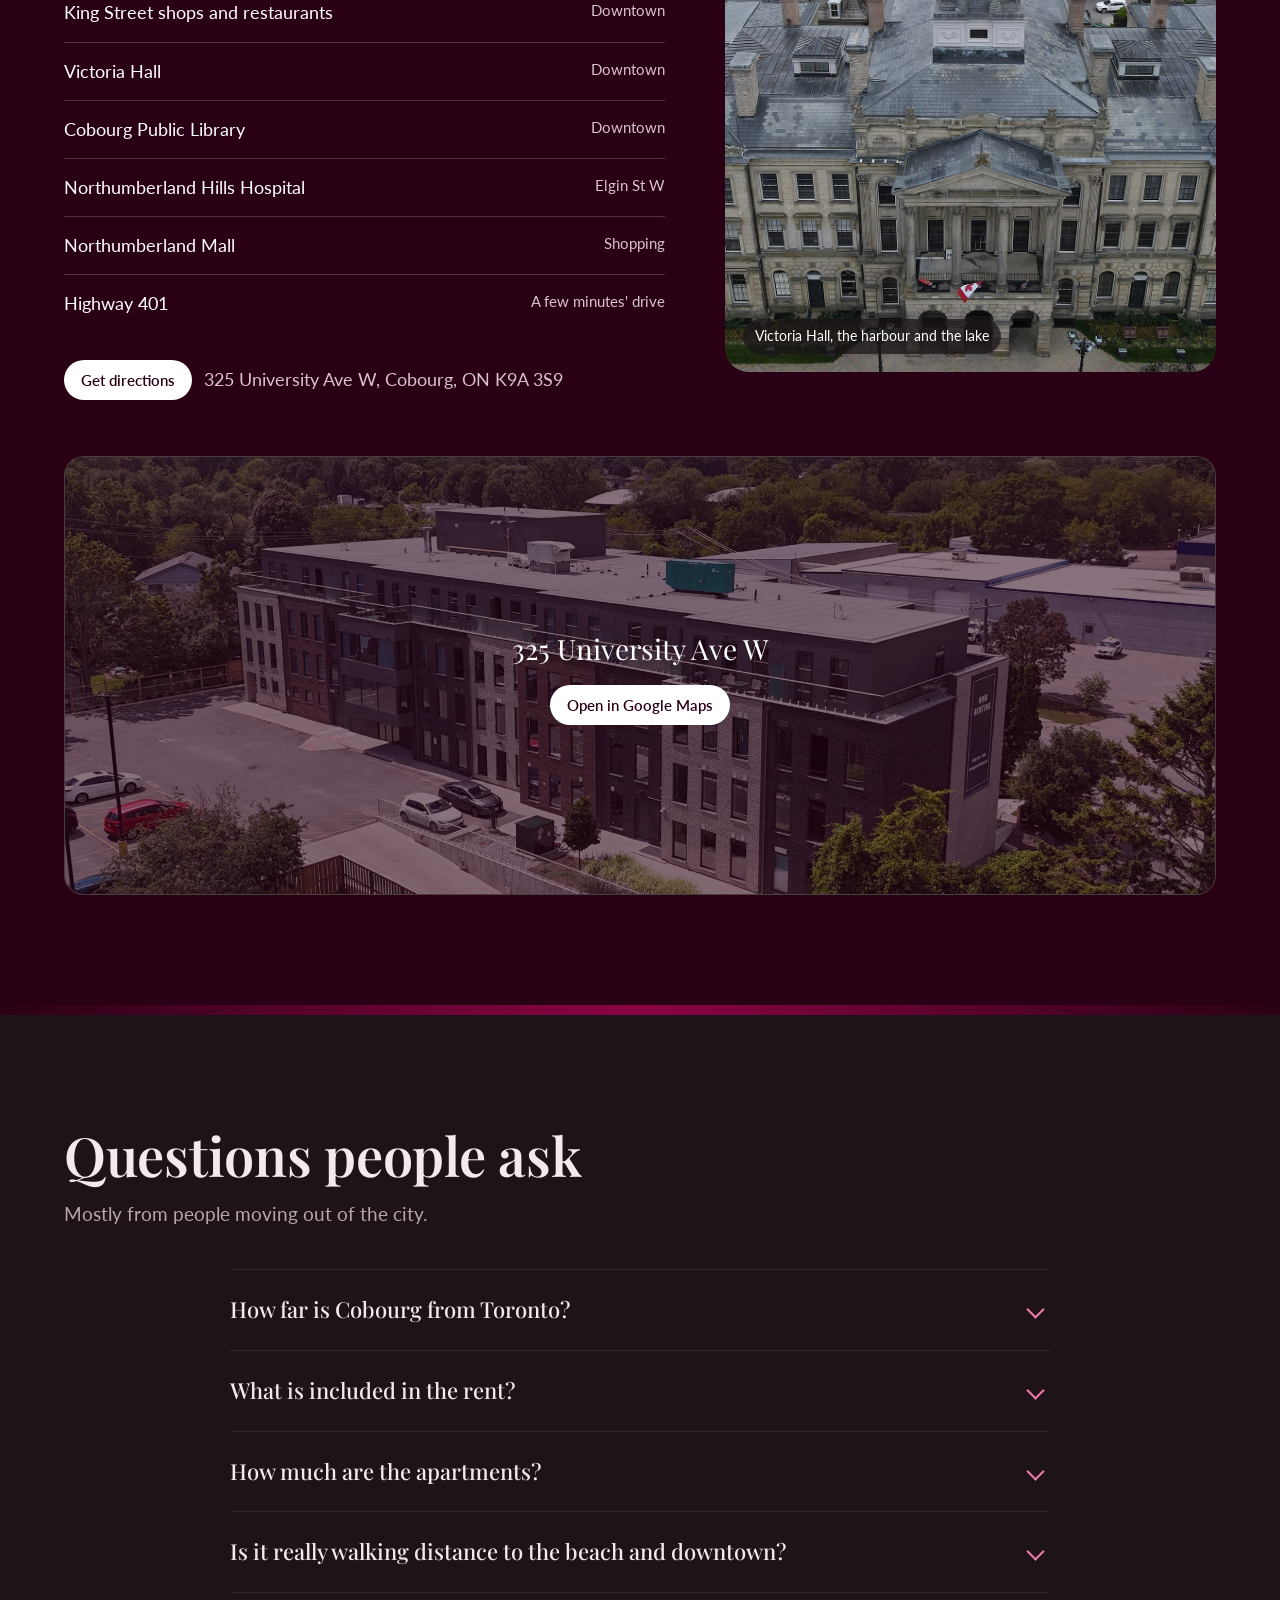
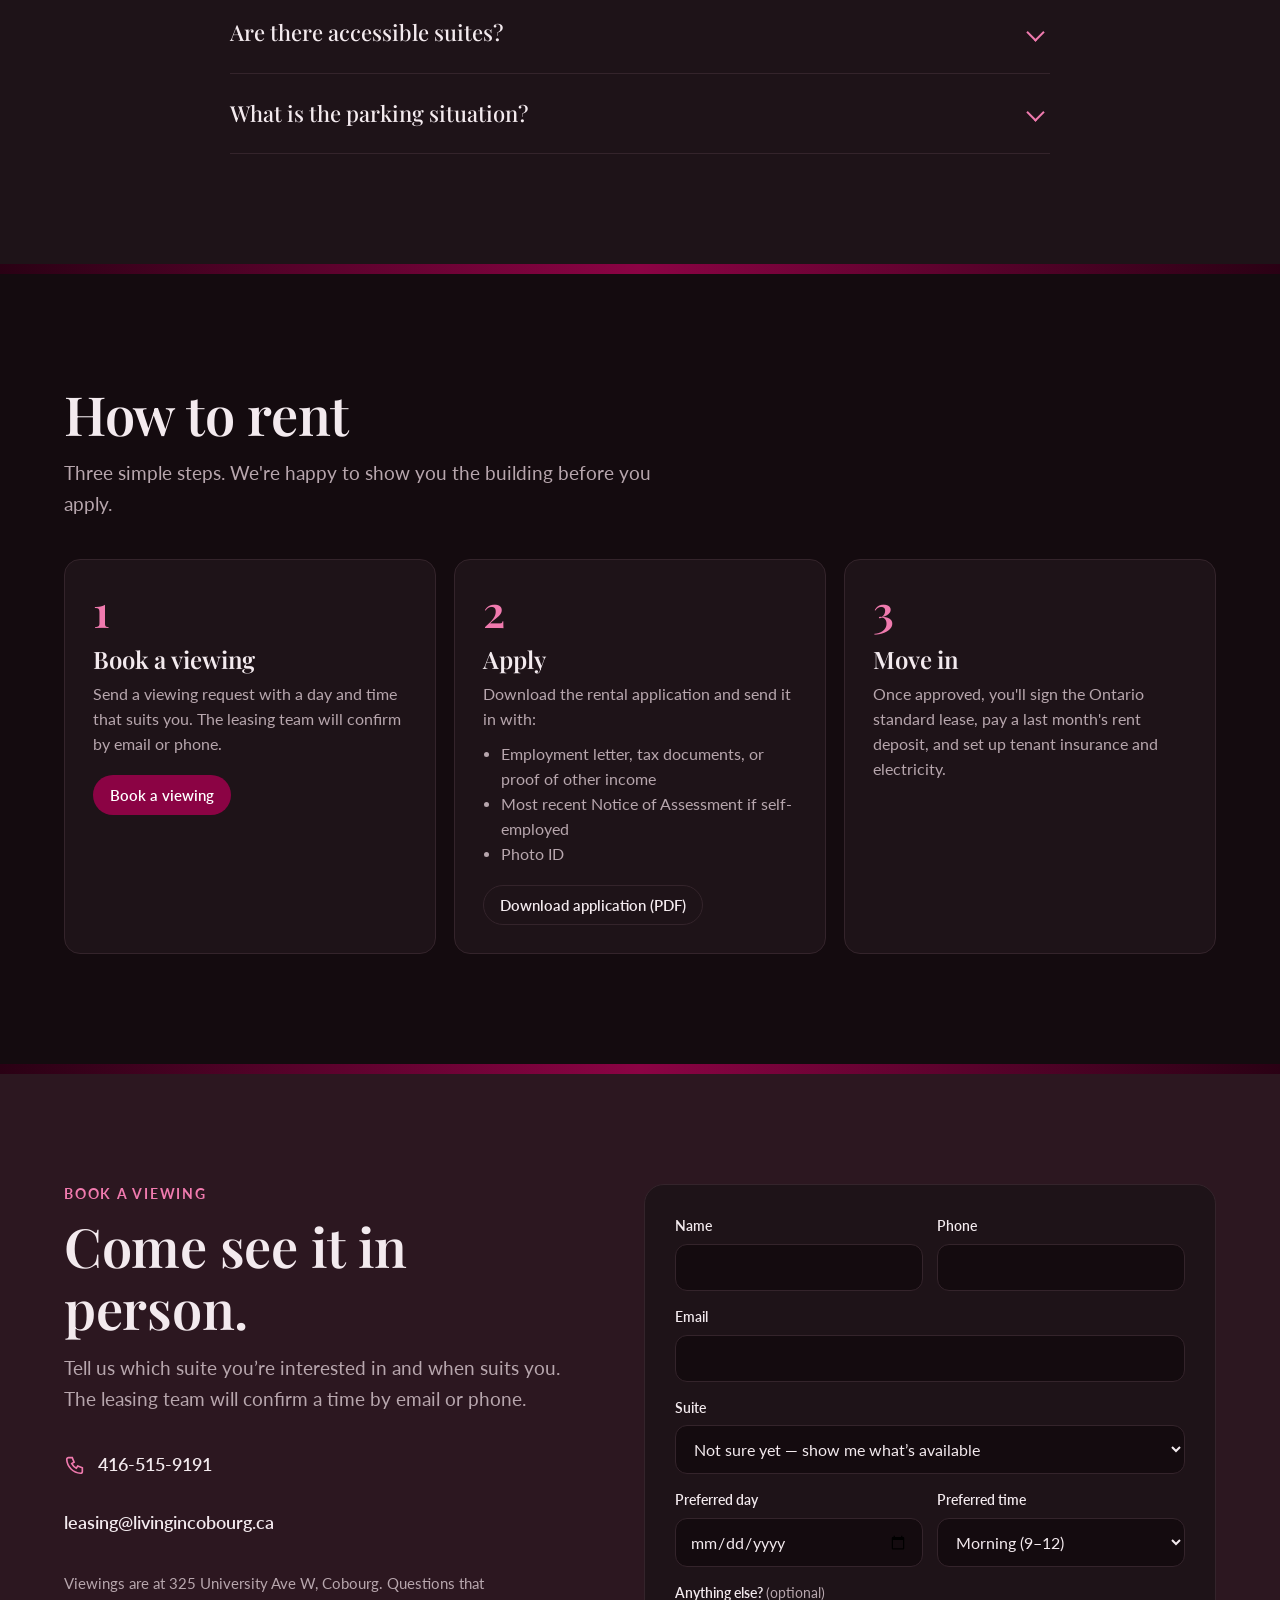
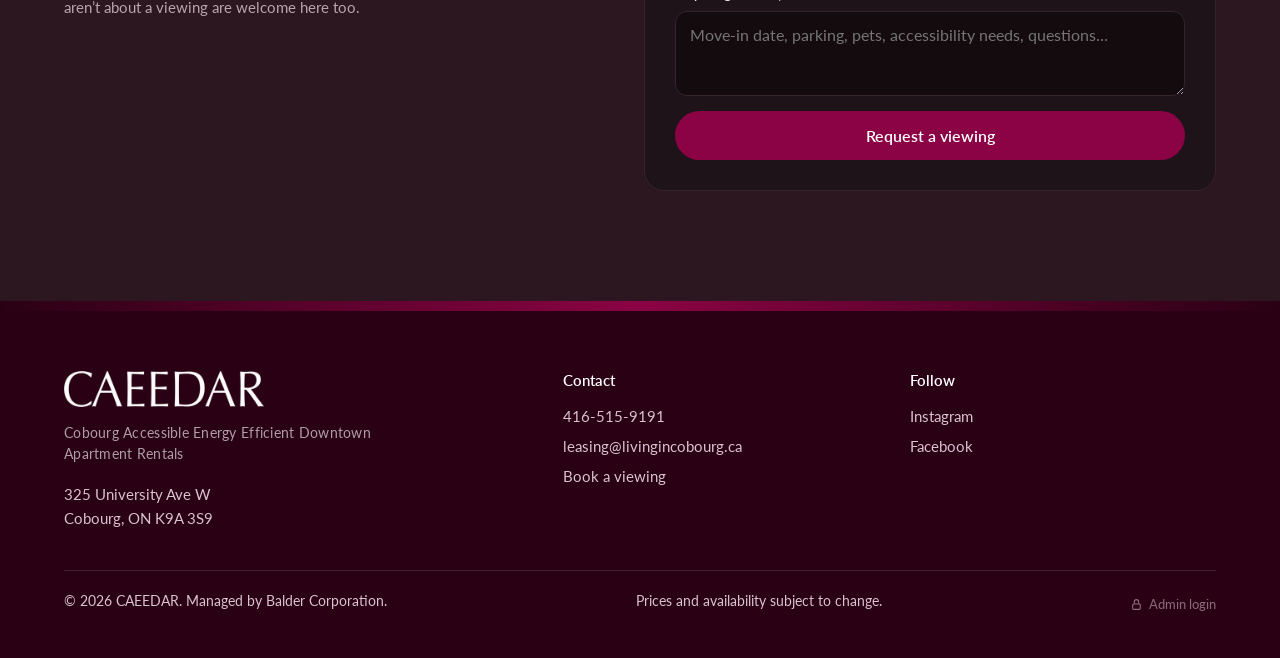
==== commit efeb8b88: "Add aerial photos of Cobourg to the 'move to, not through' section Three drone shots (harbour and be" ====
--- a/index.html
+++ b/index.html
@@ -168,6 +168,12 @@
       </figure>
     </div>
 
+    <div class="town-gallery reveal">
+      <figure class="tg-main"><img src="img/cob-aerial-harbour-beach.jpg?v=20261006" alt="Aerial view of Cobourg Harbour marina, Victoria Park Beach and Lake Ontario" width="1182" height="665" loading="lazy"><figcaption>The harbour, the beach and Lake Ontario</figcaption></figure>
+      <figure><img src="img/cob-aerial-beach.jpg?v=20261006" alt="Aerial view of the sand at Victoria Park Beach curving along Lake Ontario" width="1182" height="665" loading="lazy"><figcaption>Victoria Park Beach</figcaption></figure>
+      <figure><img src="img/cob-aerial-downtown.jpg?v=20261006" alt="Aerial view of downtown Cobourg in autumn, with the harbour in the corner" width="1182" height="665" loading="lazy"><figcaption>Downtown, a short walk from the water</figcaption></figure>
+    </div>
+
     <div class="town-stats reveal">
       <div><b>1 hr</b><span>East of Toronto on the 401</span></div>
       <div><b>1 km</b><span>Of sand beach and boardwalk</span></div>
--- a/css/site.css
+++ b/css/site.css
@@ -148,6 +148,13 @@
 .cobourg .lake{margin:0;position:relative;border-radius:24px;overflow:hidden;aspect-ratio:5/7;max-height:860px;justify-self:end;width:min(100%,600px);background:var(--surface)}
 .cobourg .lake video,.cobourg .lake img{position:absolute;inset:0;width:100%;height:100%;object-fit:cover;object-position:50% 0%}
 .cobourg .lake figcaption{position:absolute;left:16px;bottom:16px;background:rgba(27,20,24,.72);color:#fff;font-size:13.5px;padding:6px 12px;border-radius:999px}
+/* aerial photo mosaic under the intro: one large, two stacked */
+.town-gallery{display:grid;grid-template-columns:1.75fr 1fr;grid-template-rows:1fr 1fr;gap:16px;margin-top:64px}
+.town-gallery figure{margin:0;position:relative;border-radius:var(--radius);overflow:hidden;background:var(--surface);min-height:0}
+.town-gallery .tg-main{grid-row:1 / span 2;aspect-ratio:16/10}
+.town-gallery img{position:absolute;inset:0;width:100%;height:100%;object-fit:cover;transition:transform .8s ease}
+.town-gallery figure:hover img{transform:scale(1.04)}
+.town-gallery figcaption{position:absolute;left:14px;bottom:14px;margin-right:14px;background:rgba(27,20,24,.72);color:#fff;font-size:13.5px;line-height:1.35;padding:6px 12px;border-radius:999px}
 .eyebrow{font-size:13.5px;letter-spacing:.13em;text-transform:uppercase;color:var(--accent-text);margin-bottom:10px;font-weight:700}
 
 /* acronym — a moody photo backdrop with a grid of glass "pillar" cards */
@@ -450,6 +457,10 @@
   .town-stats div:last-child{grid-column:span 2;padding-left:0!important;border-right:0}
   .town-cards{grid-template-columns:1fr;gap:16px;margin-top:48px}
   .town-cards figure{aspect-ratio:1/1}
+  .town-gallery{grid-template-columns:1fr 1fr;grid-template-rows:auto;gap:10px;margin-top:44px}
+  .town-gallery .tg-main{grid-column:1 / -1;grid-row:auto;aspect-ratio:16/10}
+  .town-gallery figure:not(.tg-main){aspect-ratio:1/1}
+  .town-gallery figcaption{left:10px;bottom:10px;margin-right:10px;font-size:12px;padding:5px 10px;border-radius:12px}
   section.block{padding:76px 0}
   .top .btn-wine{display:none}
   .hero-facts b{font-size:19px}
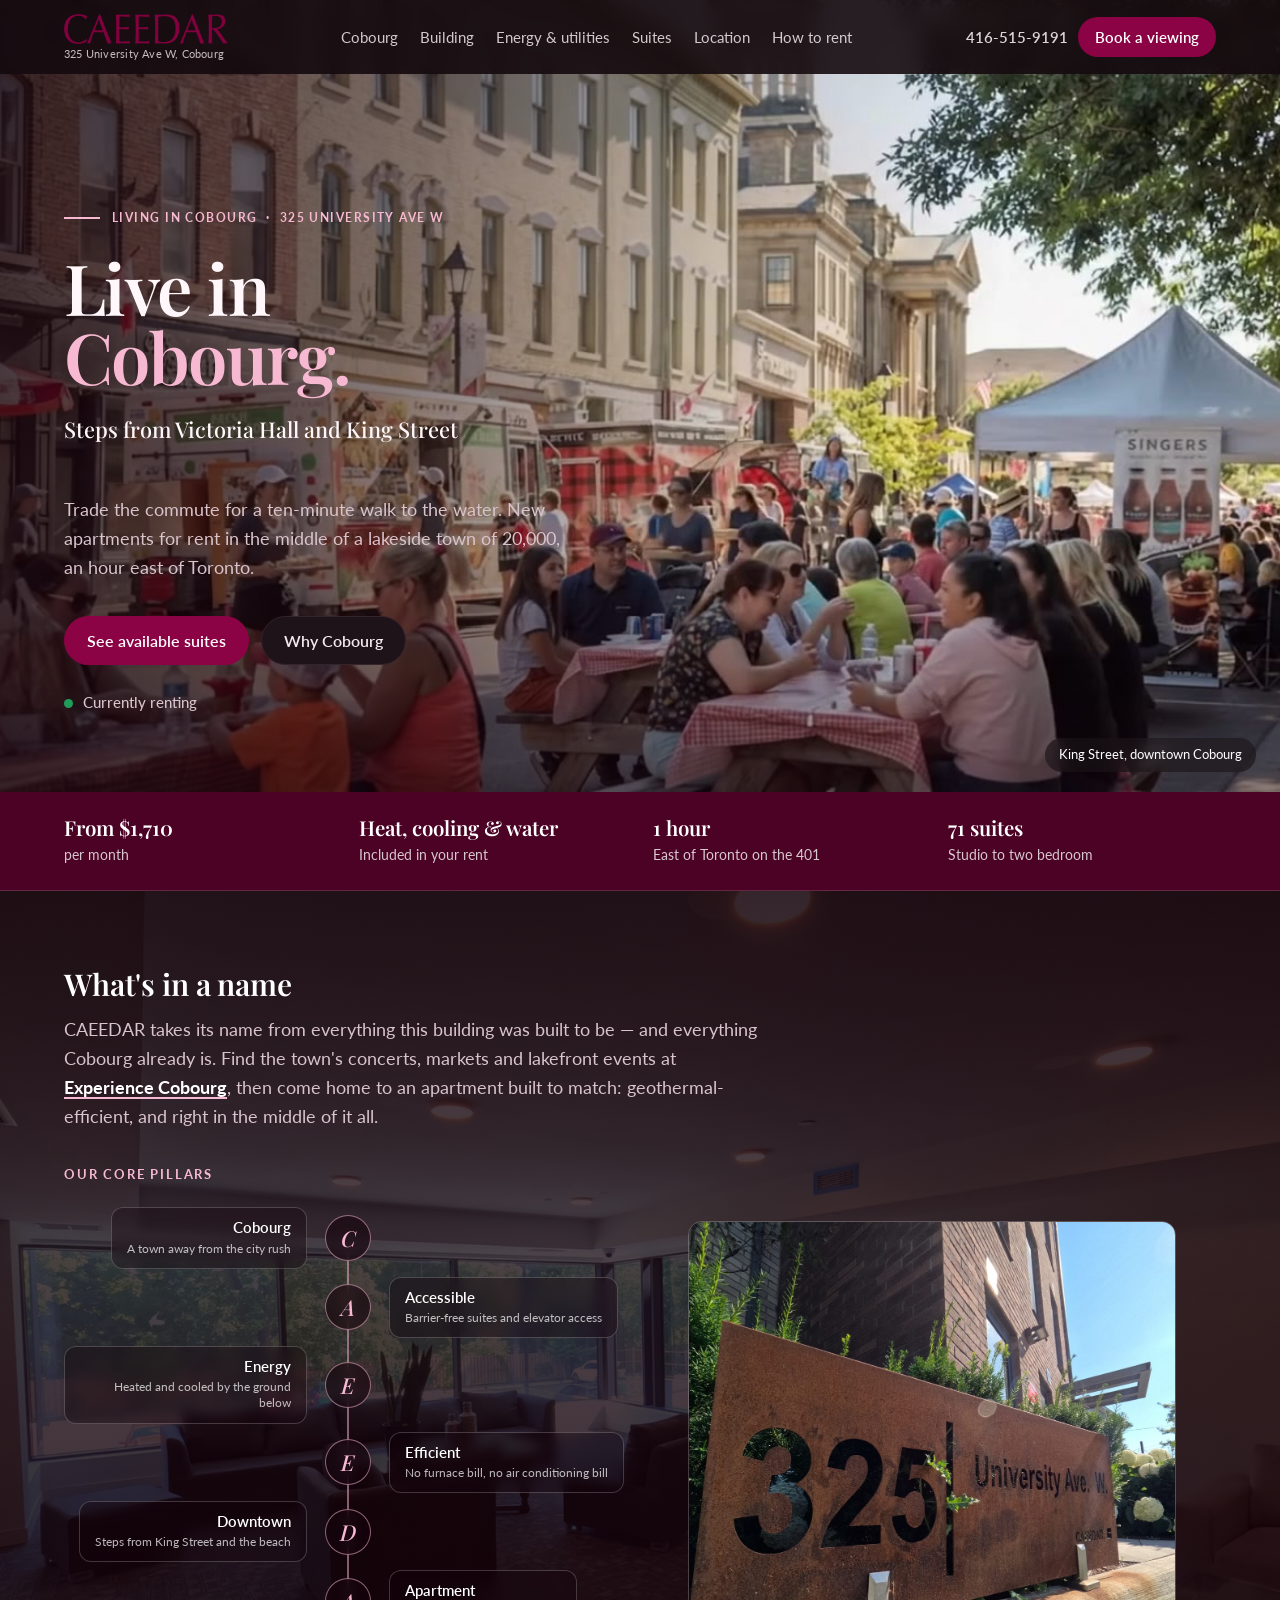
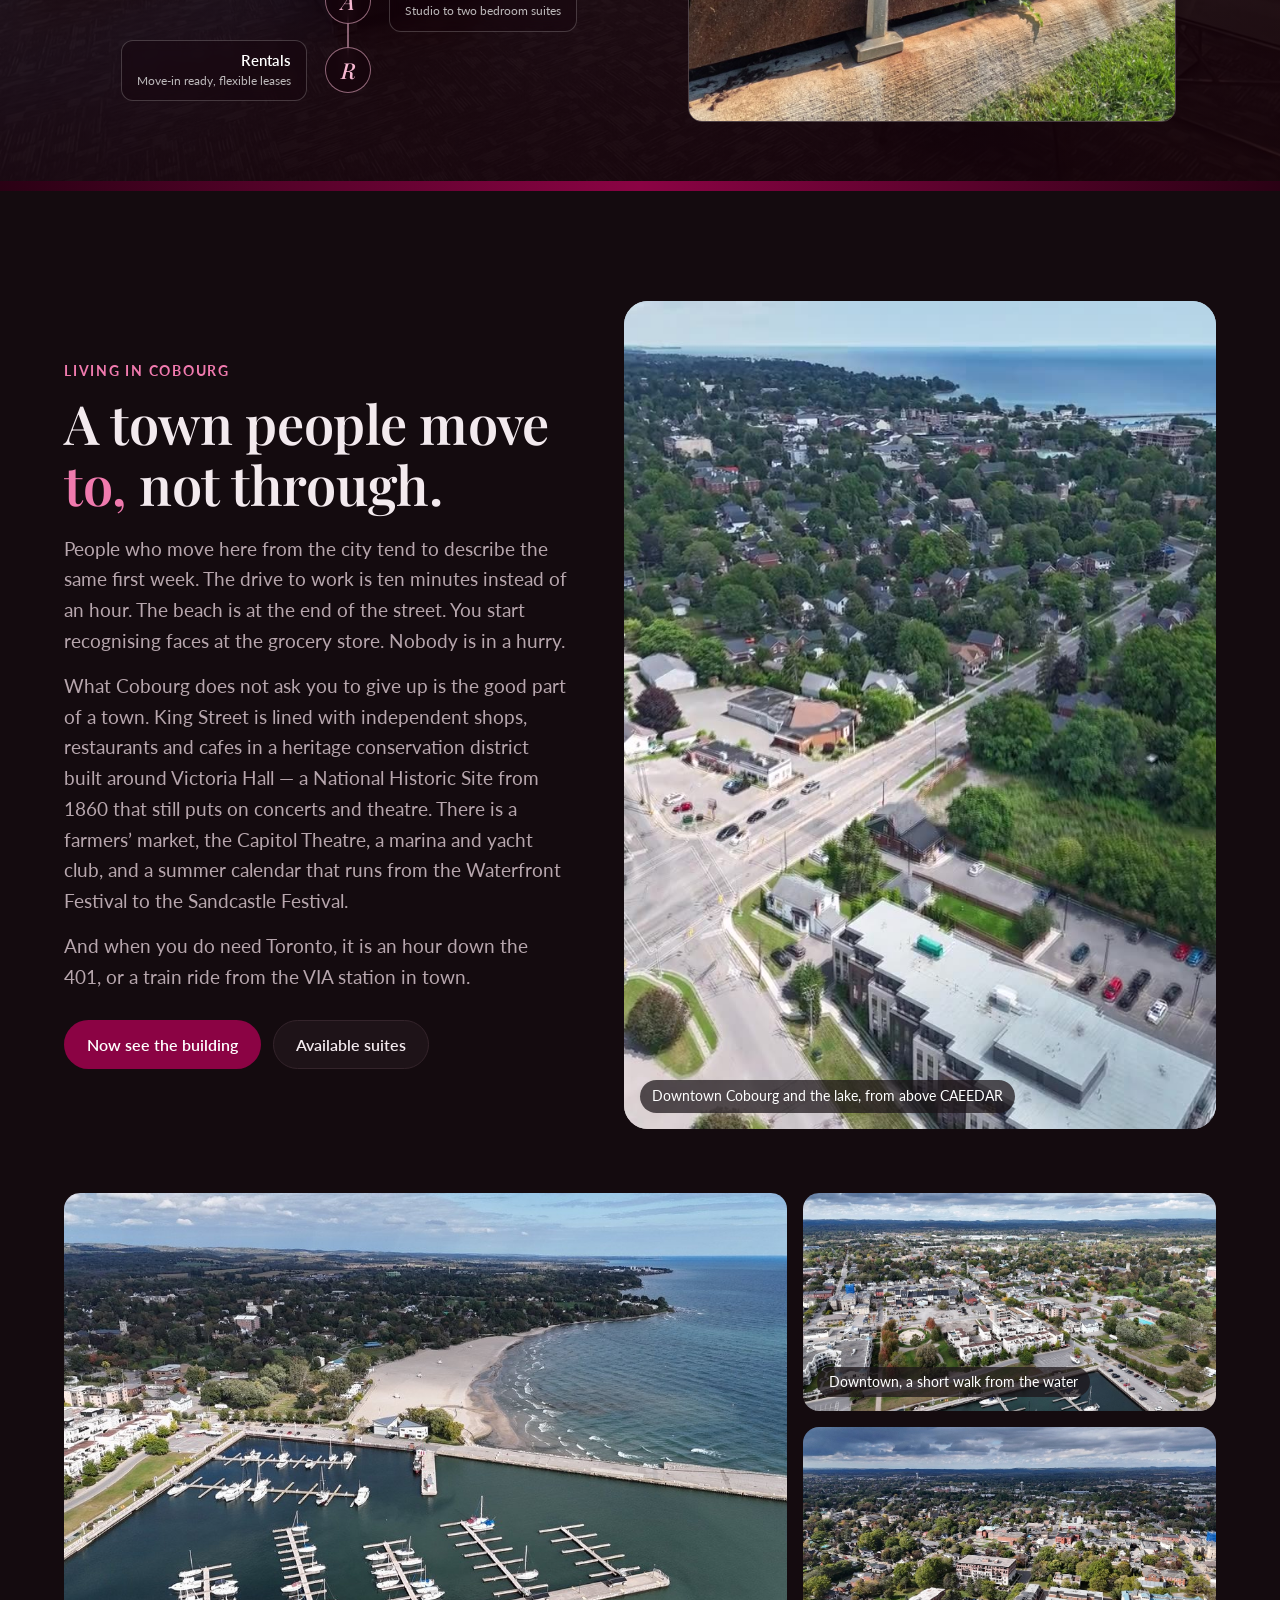
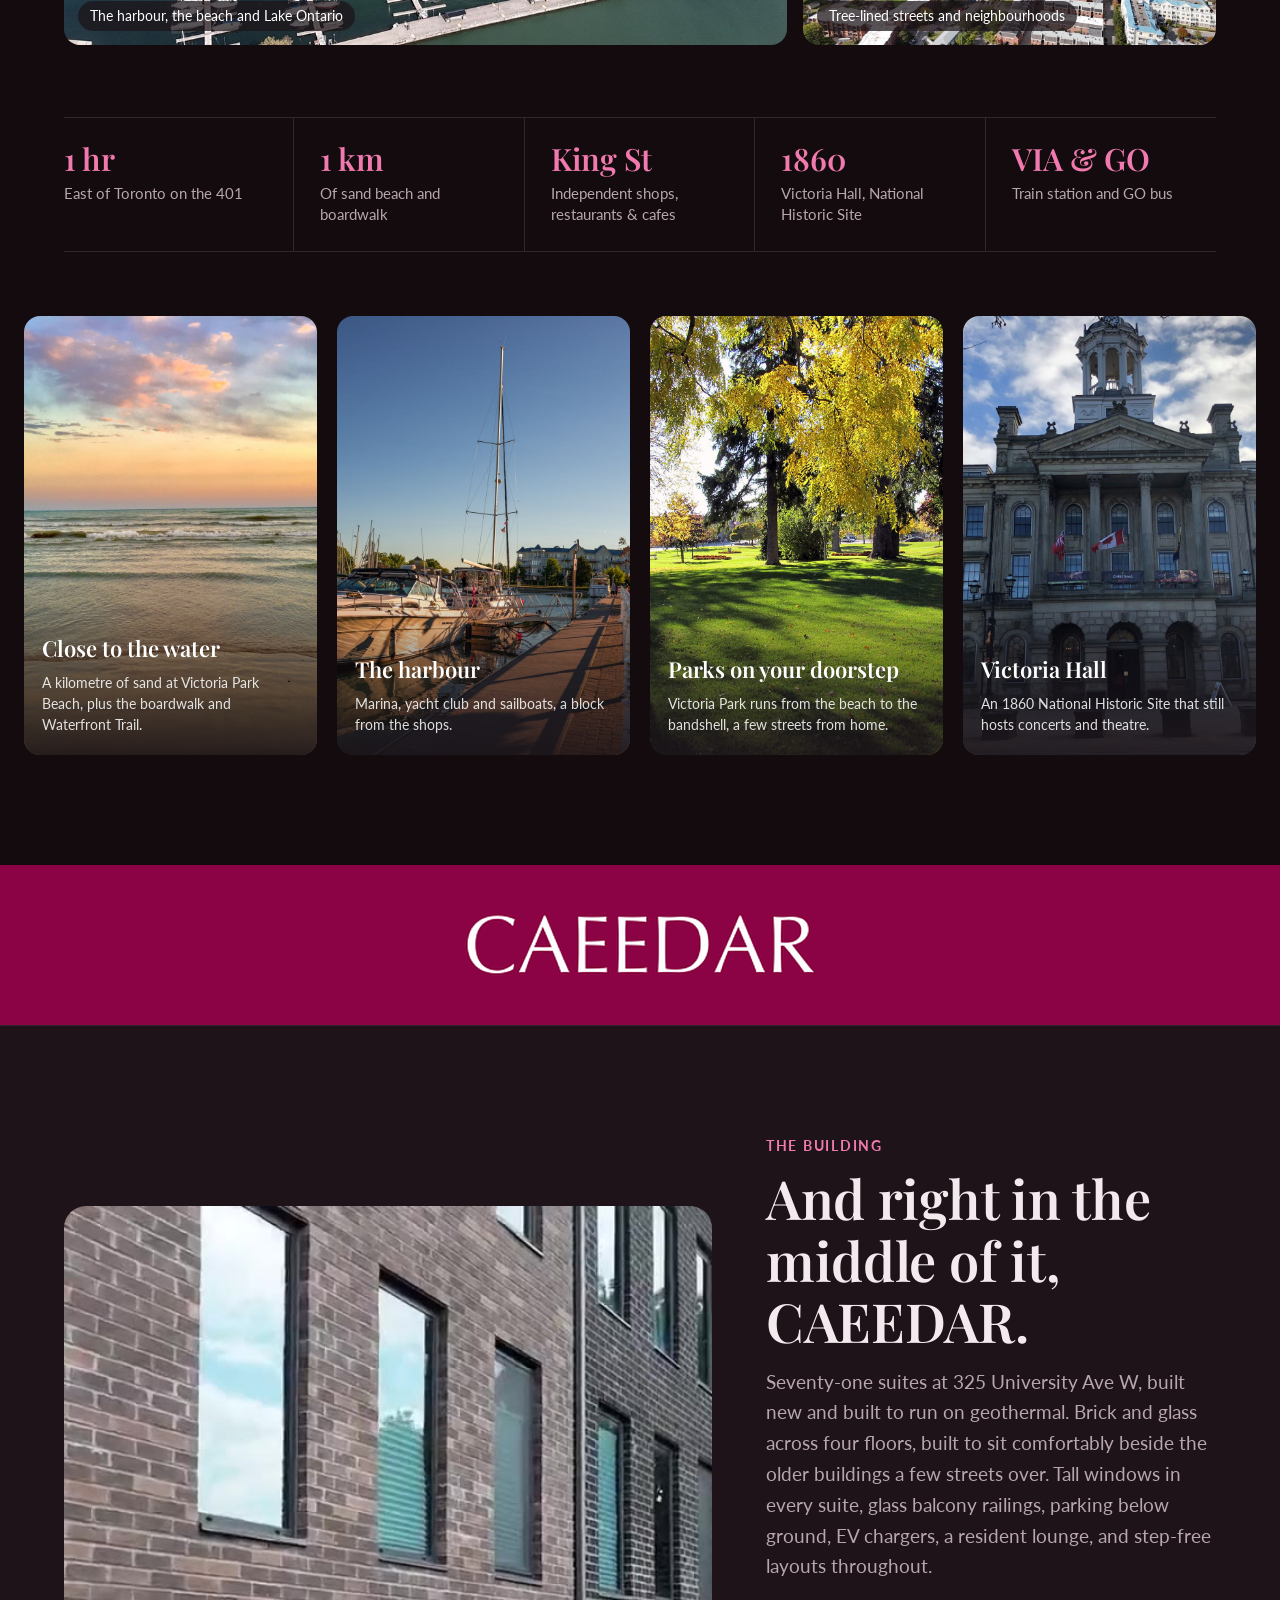
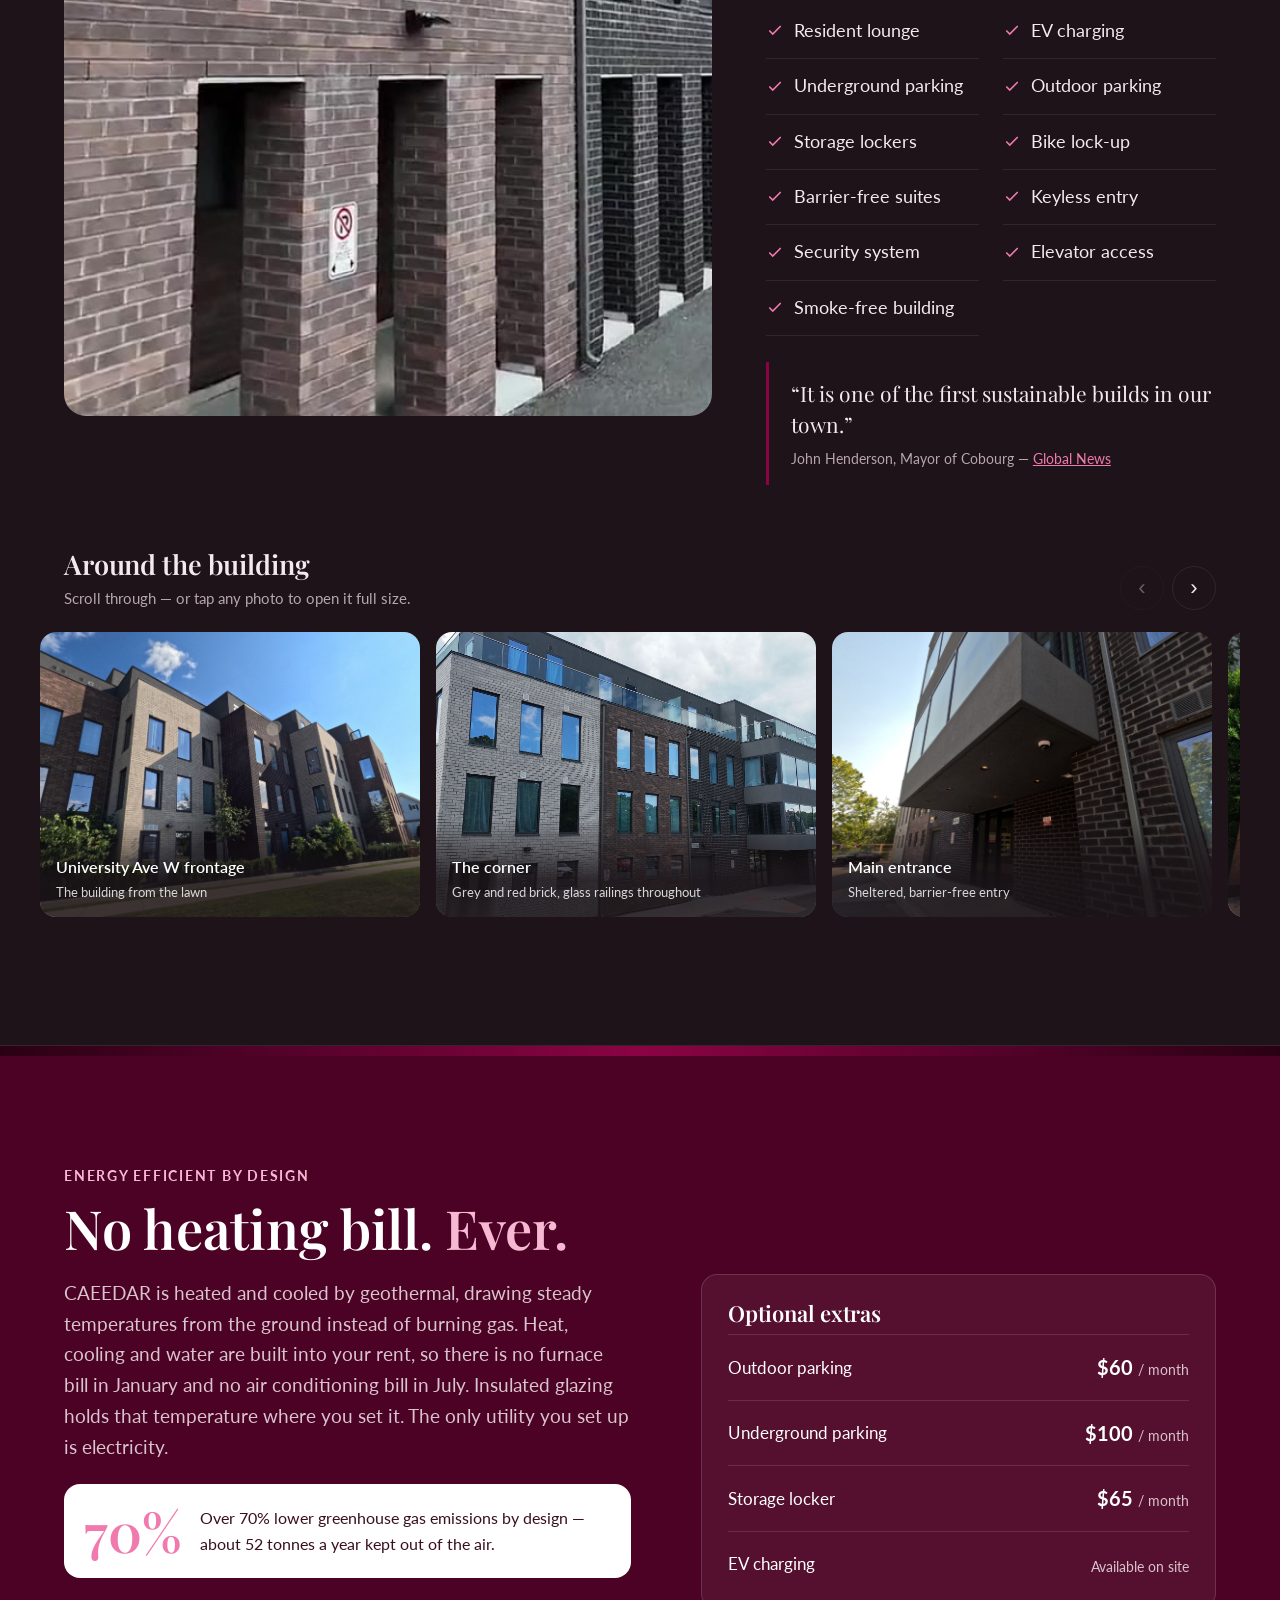
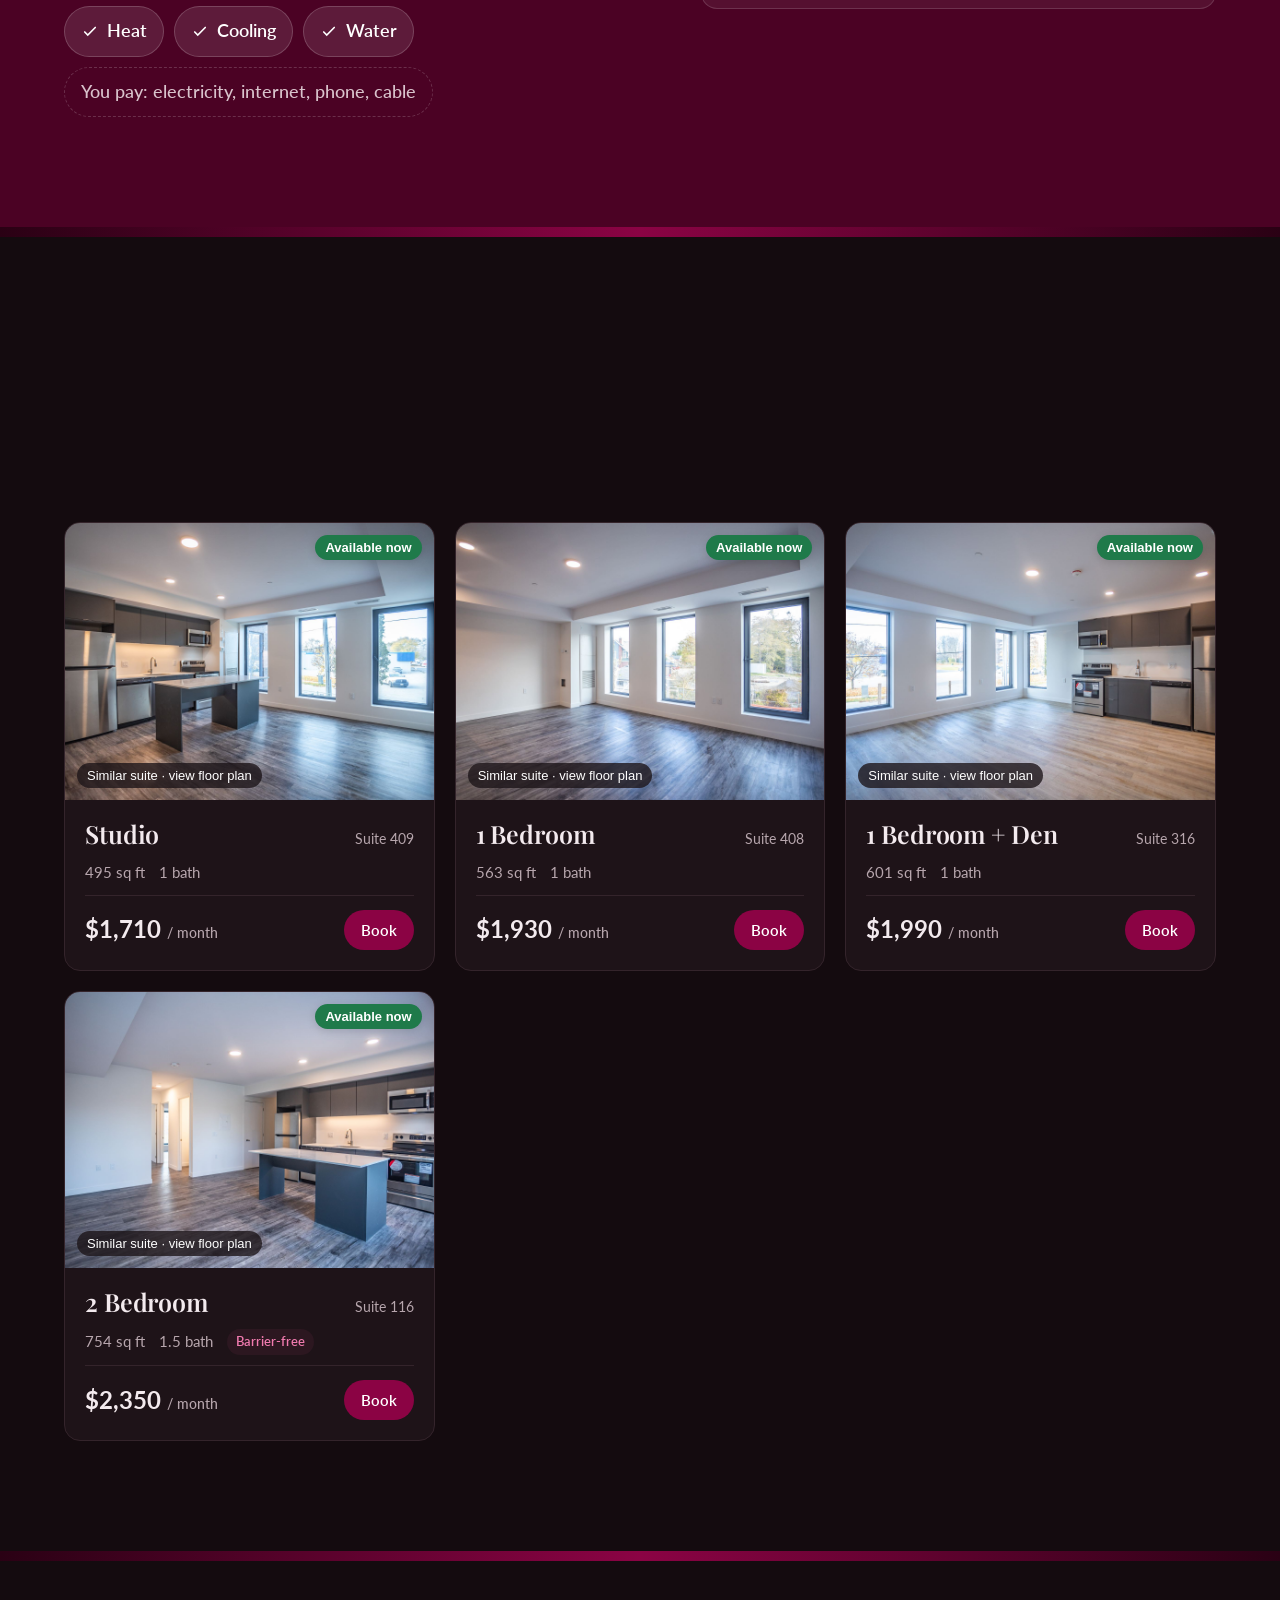
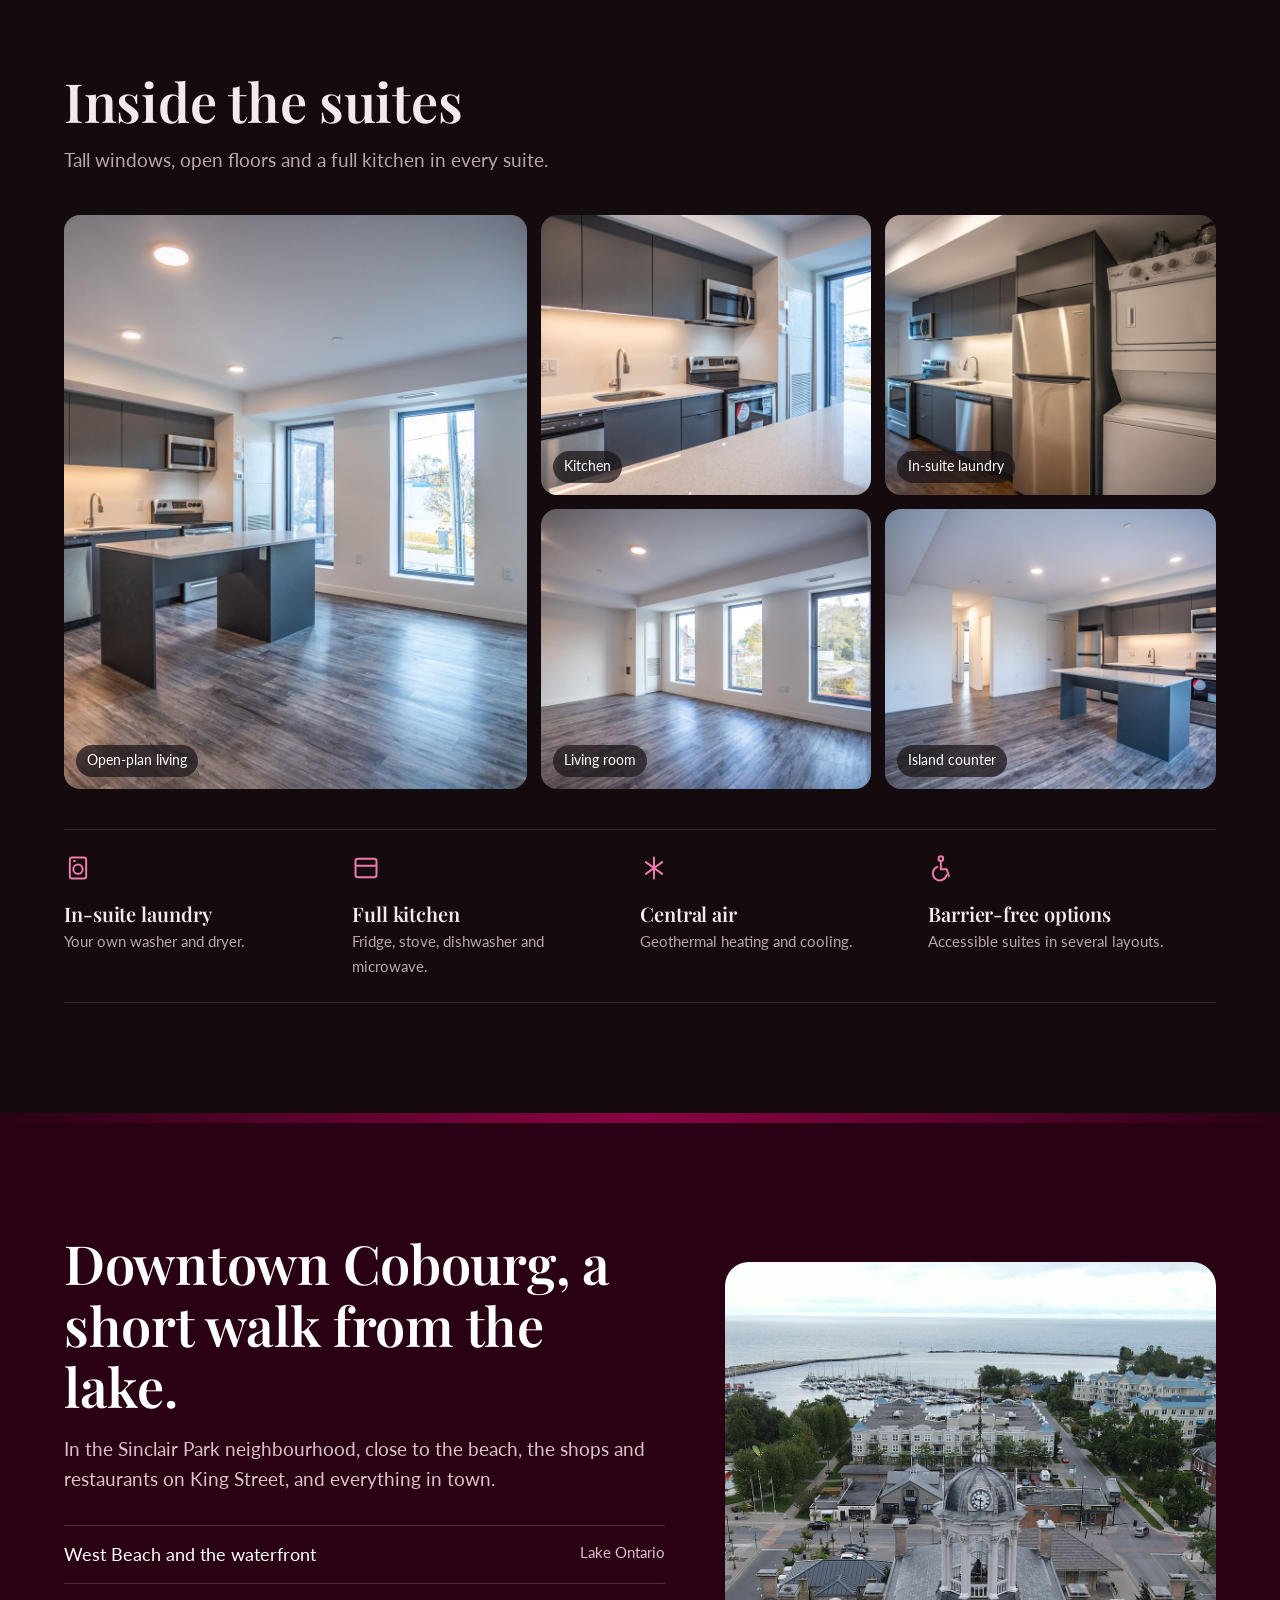
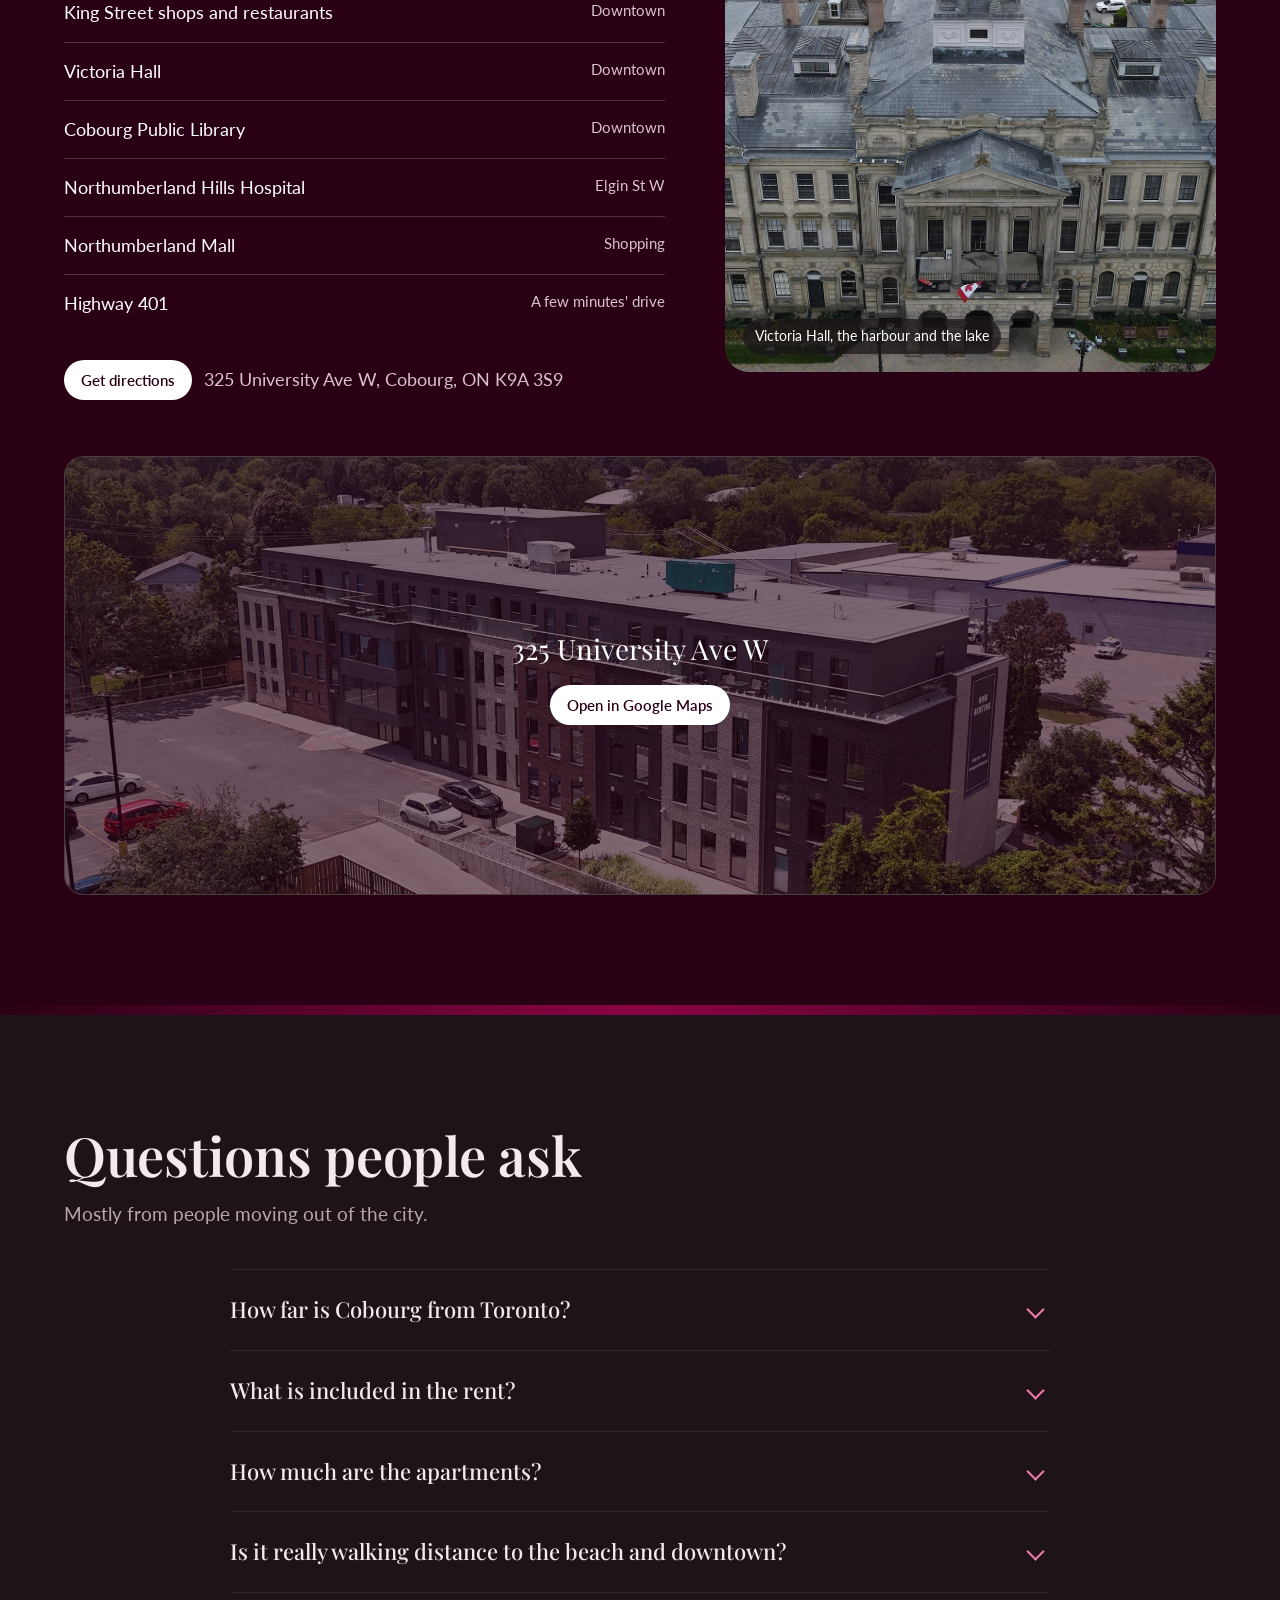
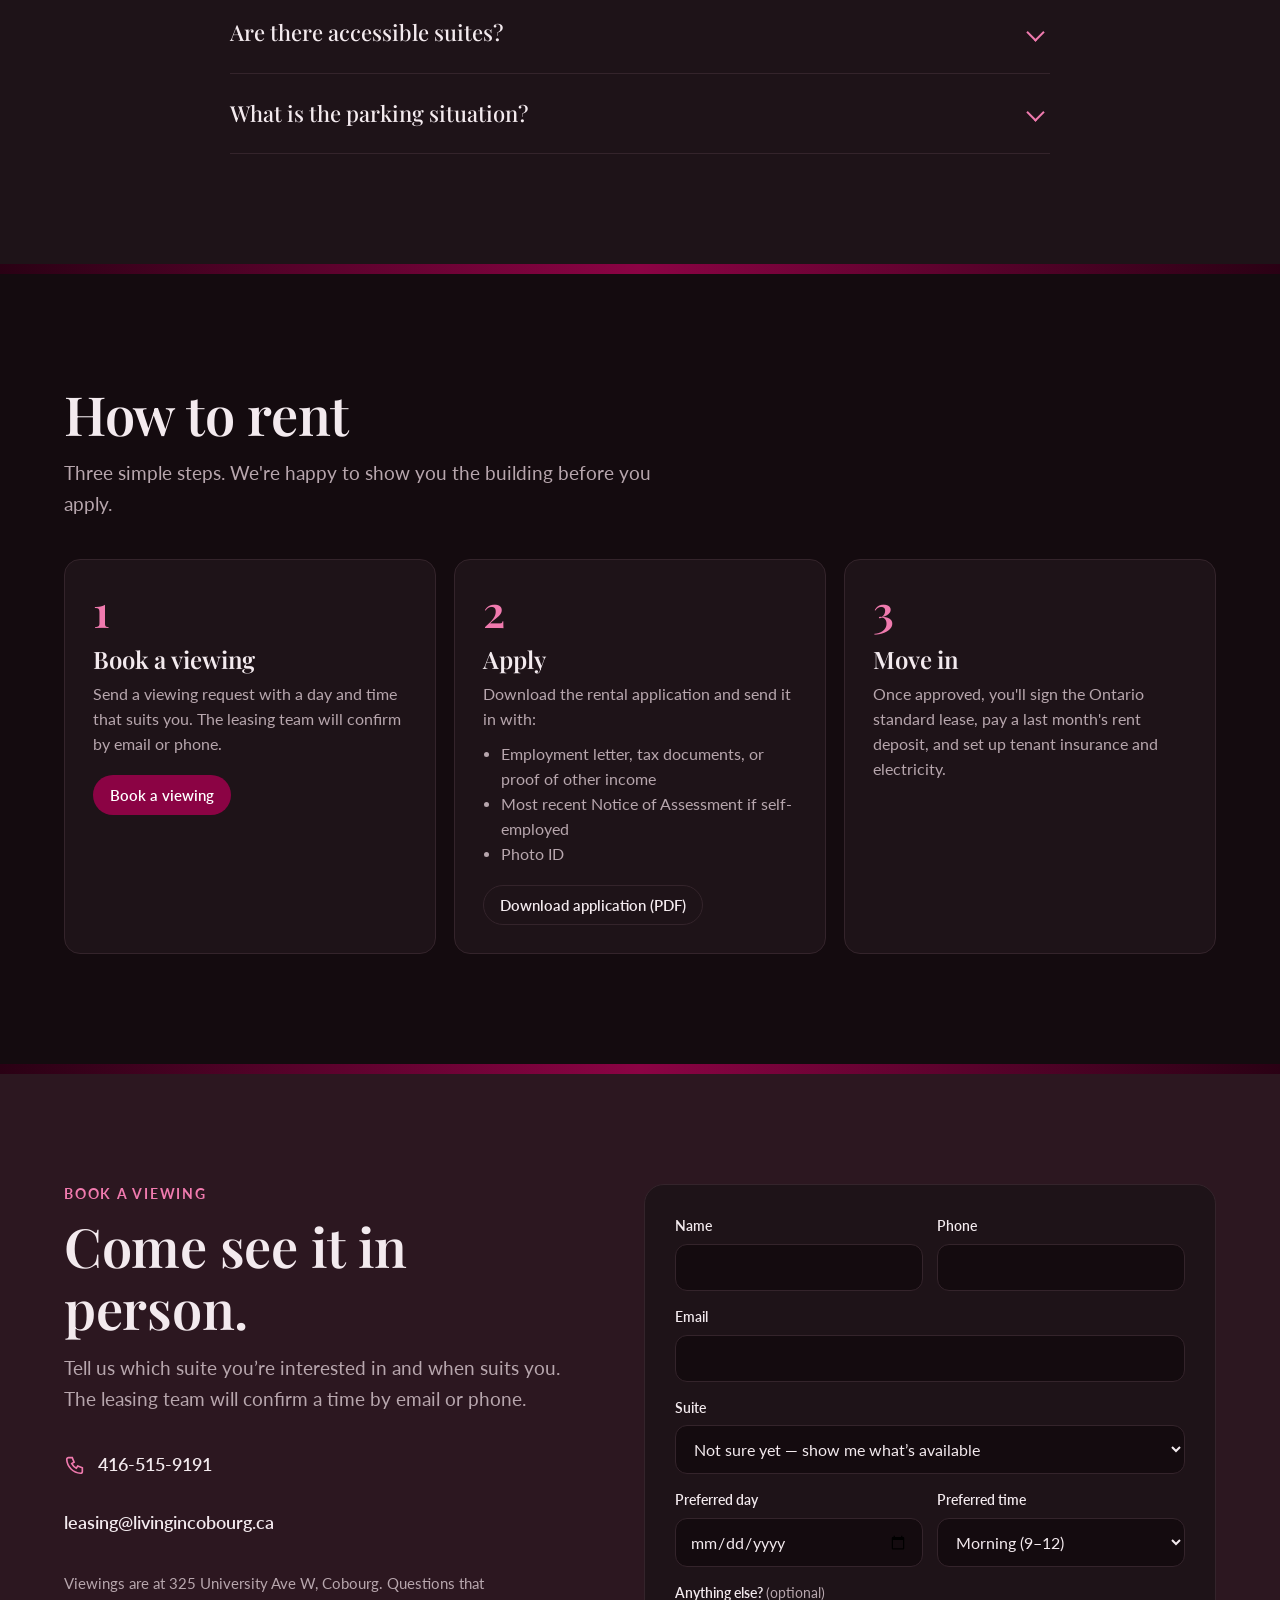
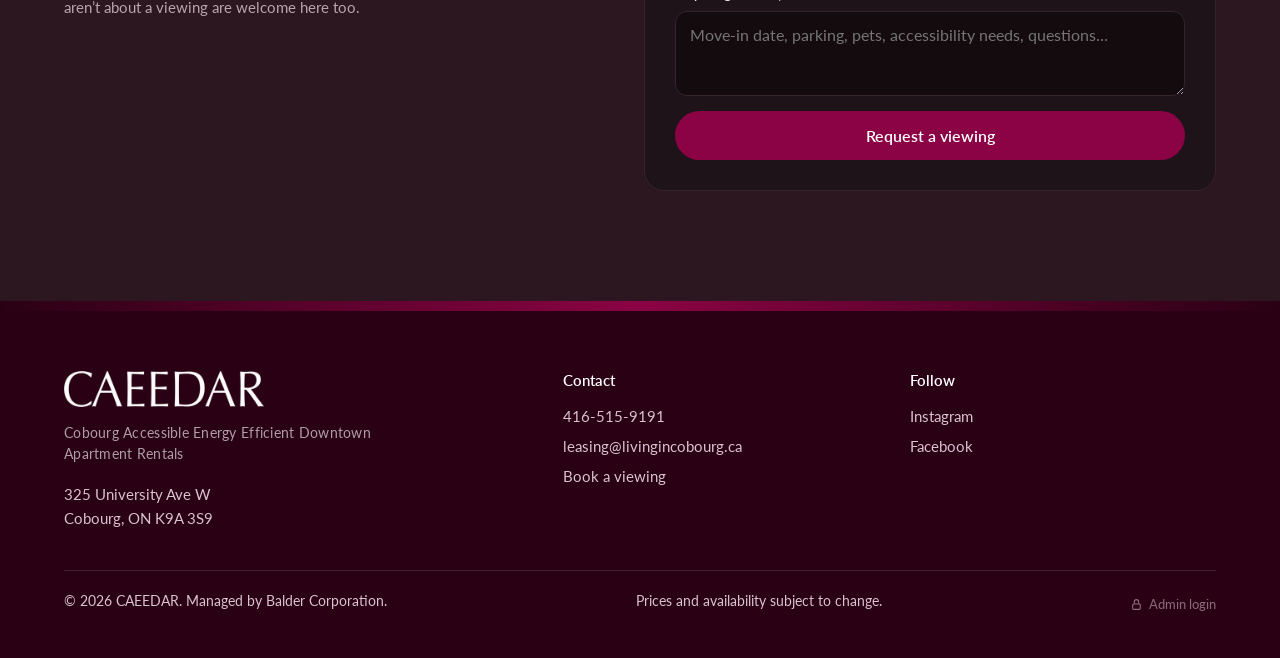
==== commit 87178edf: "Swap the beach photo for a city view Co-Authored-By: Claude Opus 5.5 <noreply@anthropic.com>" ====
--- a/index.html
+++ b/index.html
@@ -170,8 +170,8 @@
 
     <div class="town-gallery reveal">
       <figure class="tg-main"><img src="img/cob-aerial-harbour-beach.jpg?v=20261006" alt="Aerial view of Cobourg Harbour marina, Victoria Park Beach and Lake Ontario" width="1182" height="665" loading="lazy"><figcaption>The harbour, the beach and Lake Ontario</figcaption></figure>
-      <figure><img src="img/cob-aerial-beach.jpg?v=20261006" alt="Aerial view of the sand at Victoria Park Beach curving along Lake Ontario" width="1182" height="665" loading="lazy"><figcaption>Victoria Park Beach</figcaption></figure>
       <figure><img src="img/cob-aerial-downtown.jpg?v=20261006" alt="Aerial view of downtown Cobourg in autumn, with the harbour in the corner" width="1182" height="665" loading="lazy"><figcaption>Downtown, a short walk from the water</figcaption></figure>
+      <figure><img src="img/cob-aerial-town.jpg?v=20261006" alt="Aerial view over Cobourg’s rooftops and tree-lined streets toward the hills" width="1182" height="665" loading="lazy"><figcaption>Tree-lined streets and neighbourhoods</figcaption></figure>
     </div>
 
     <div class="town-stats reveal">
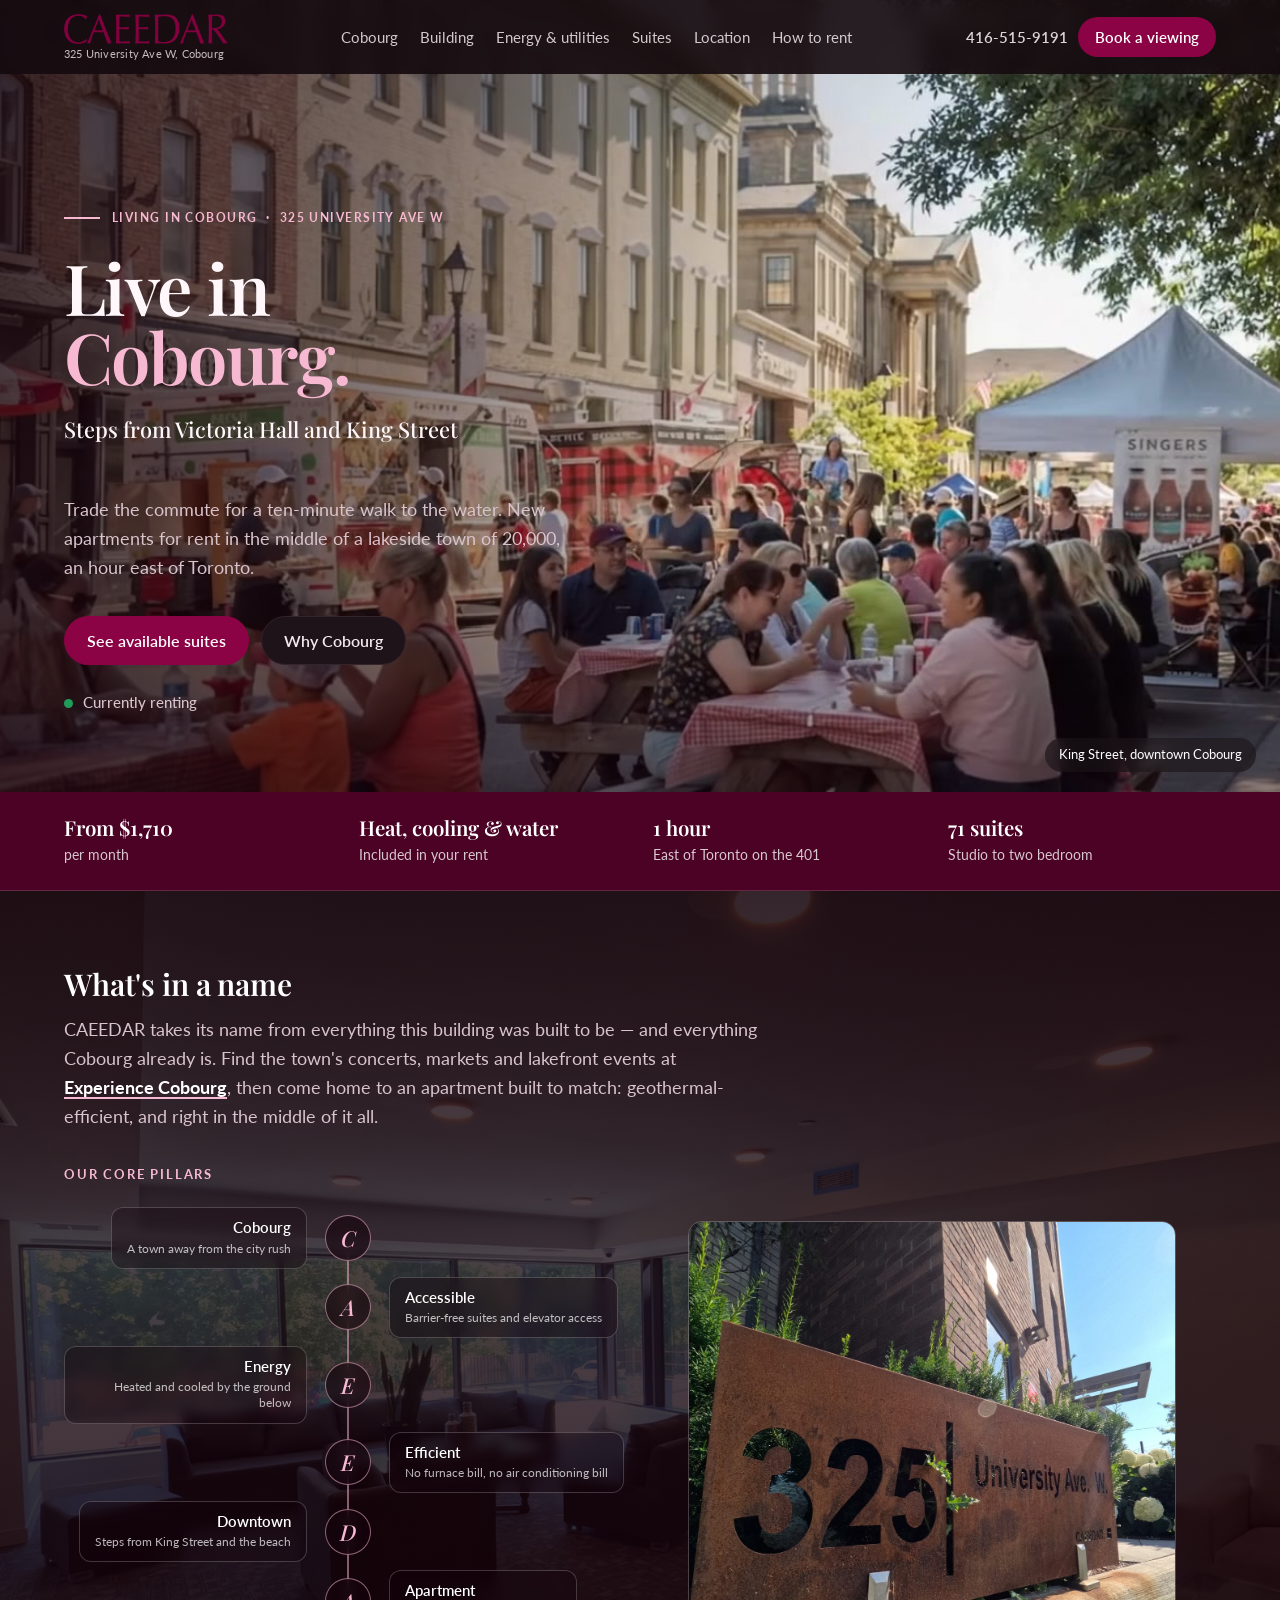
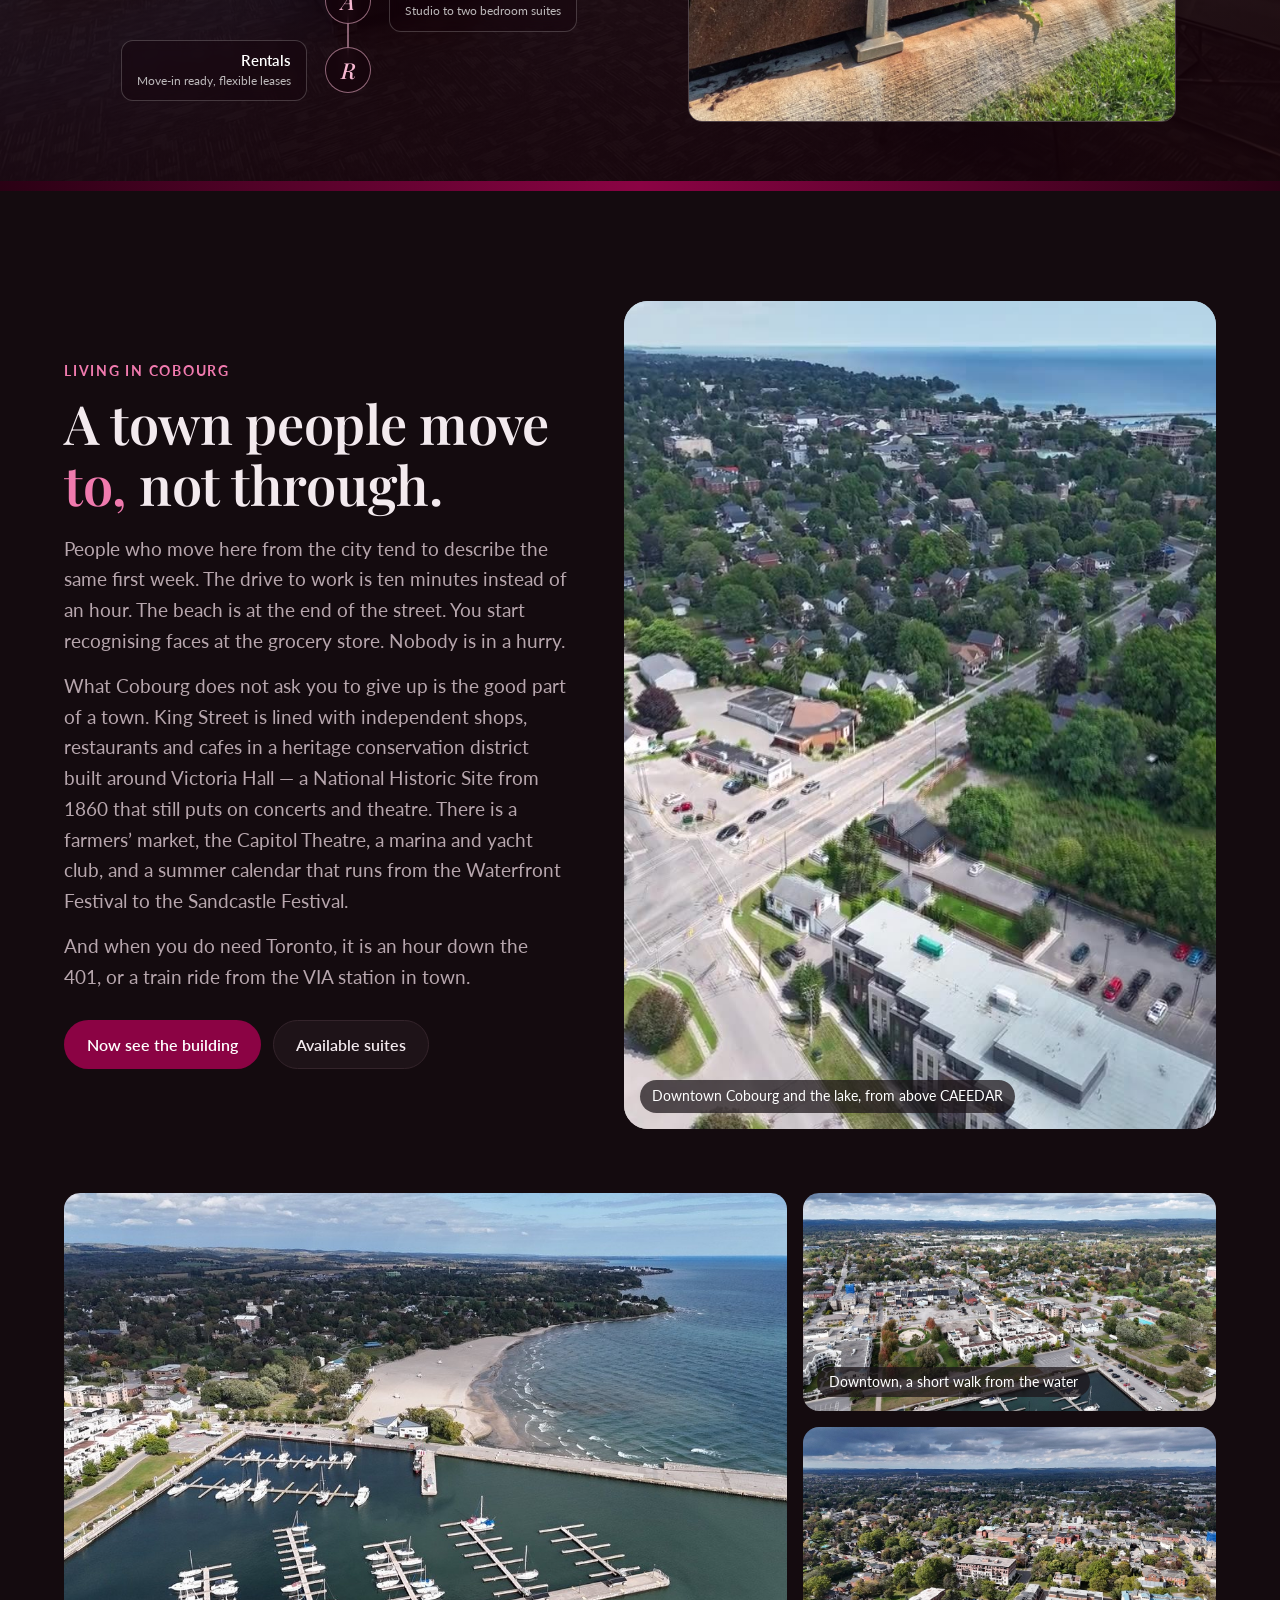
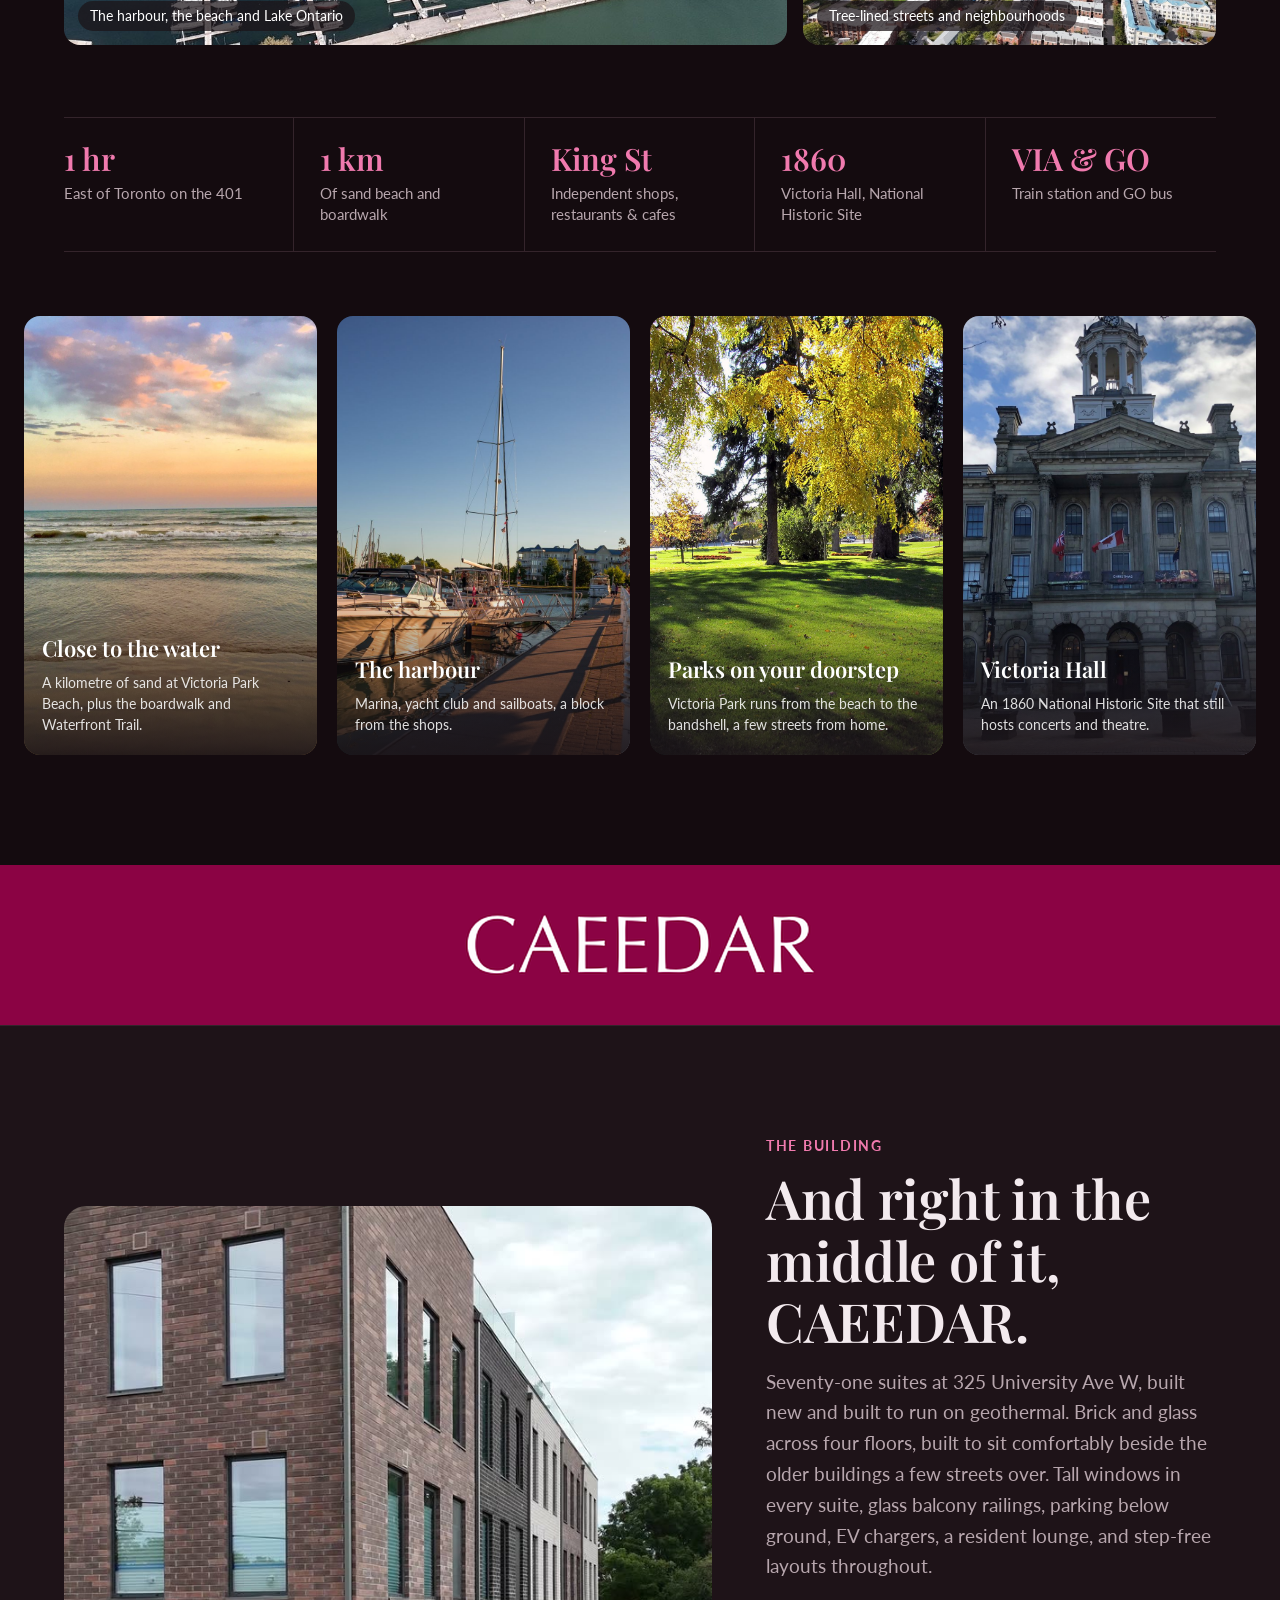
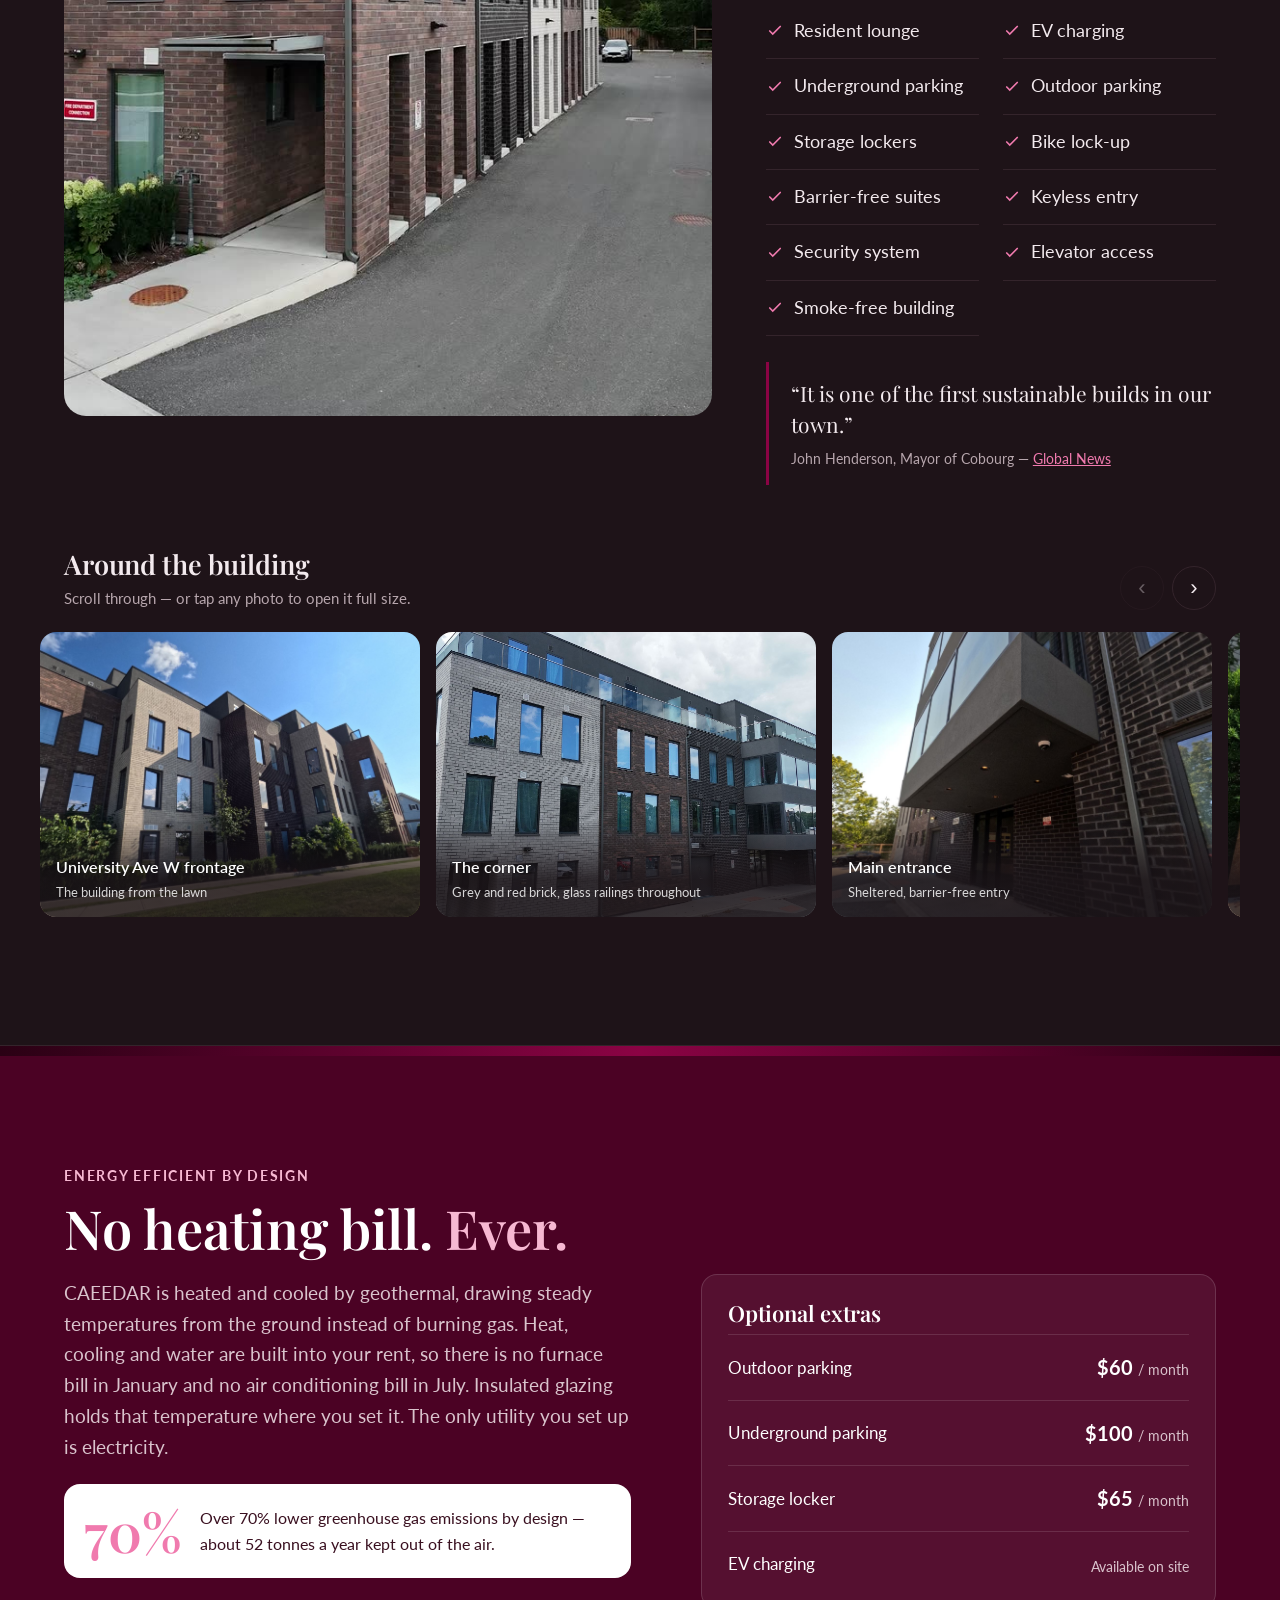
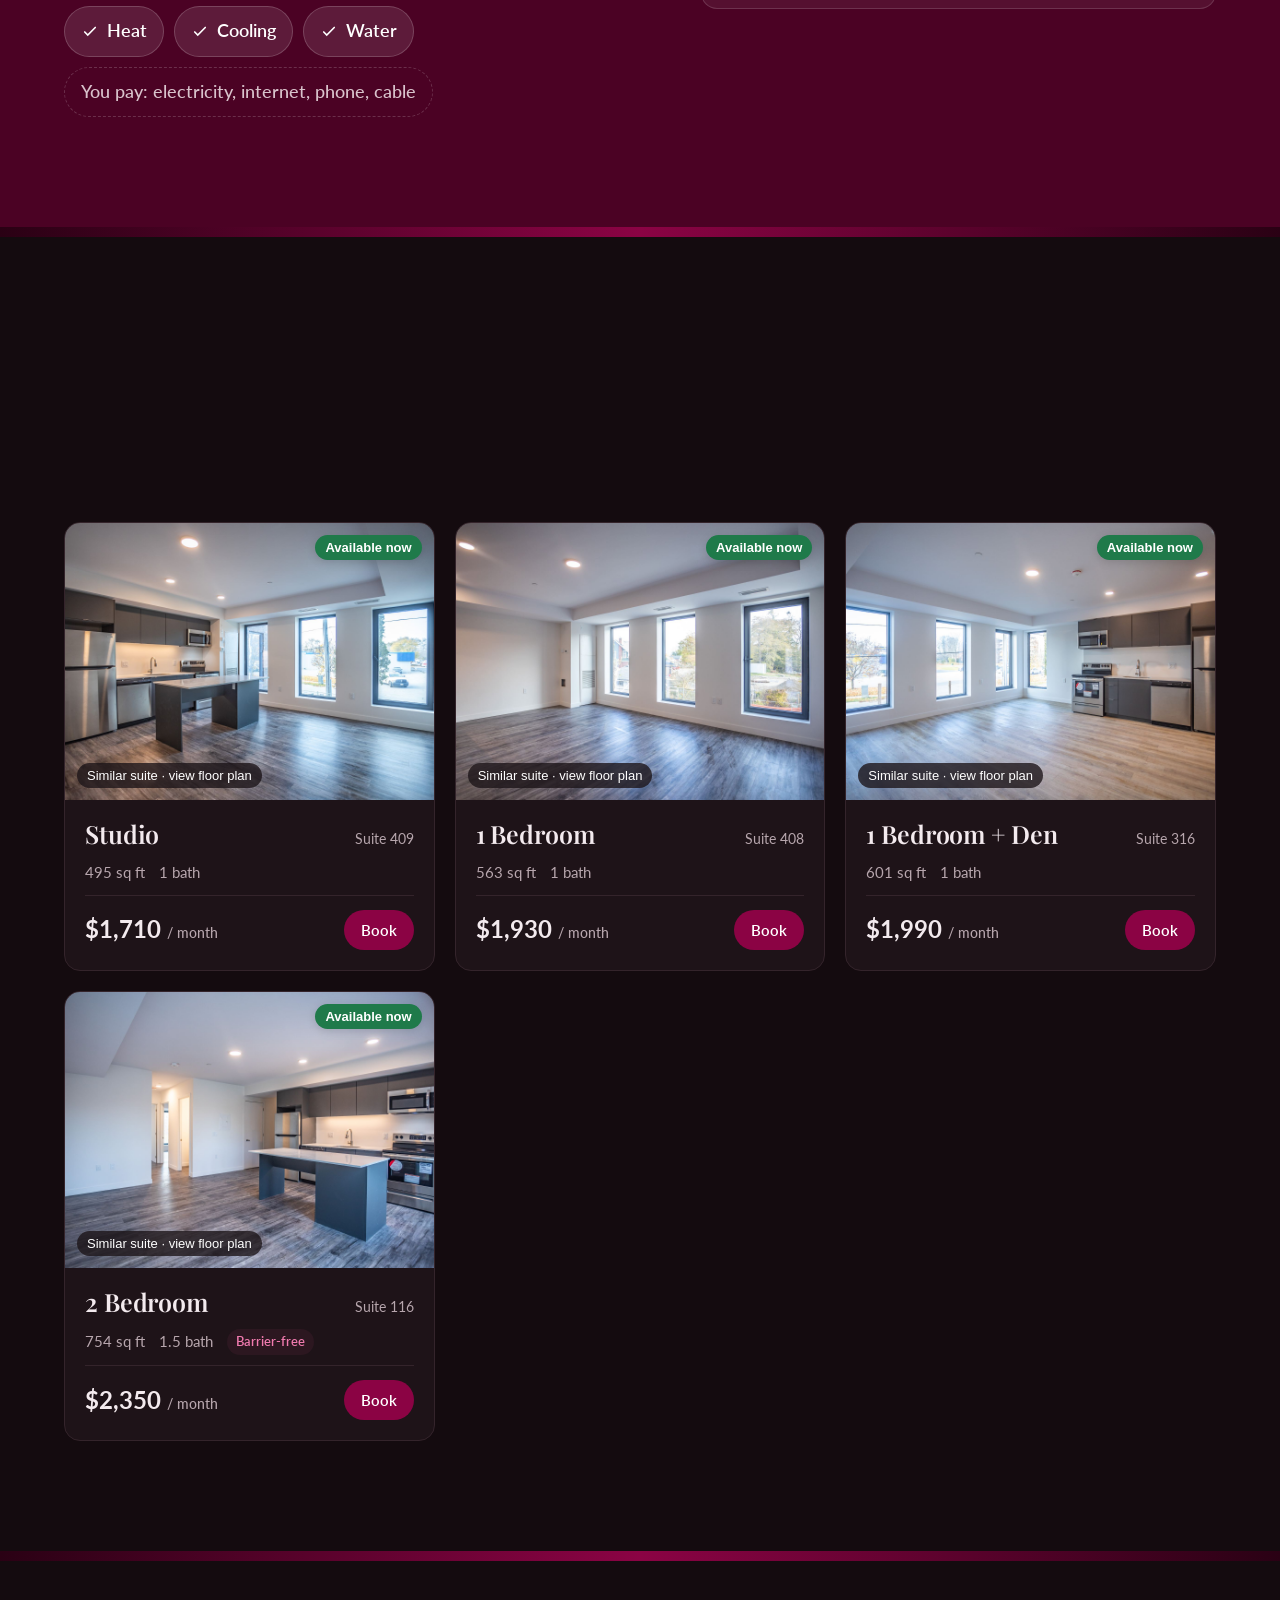
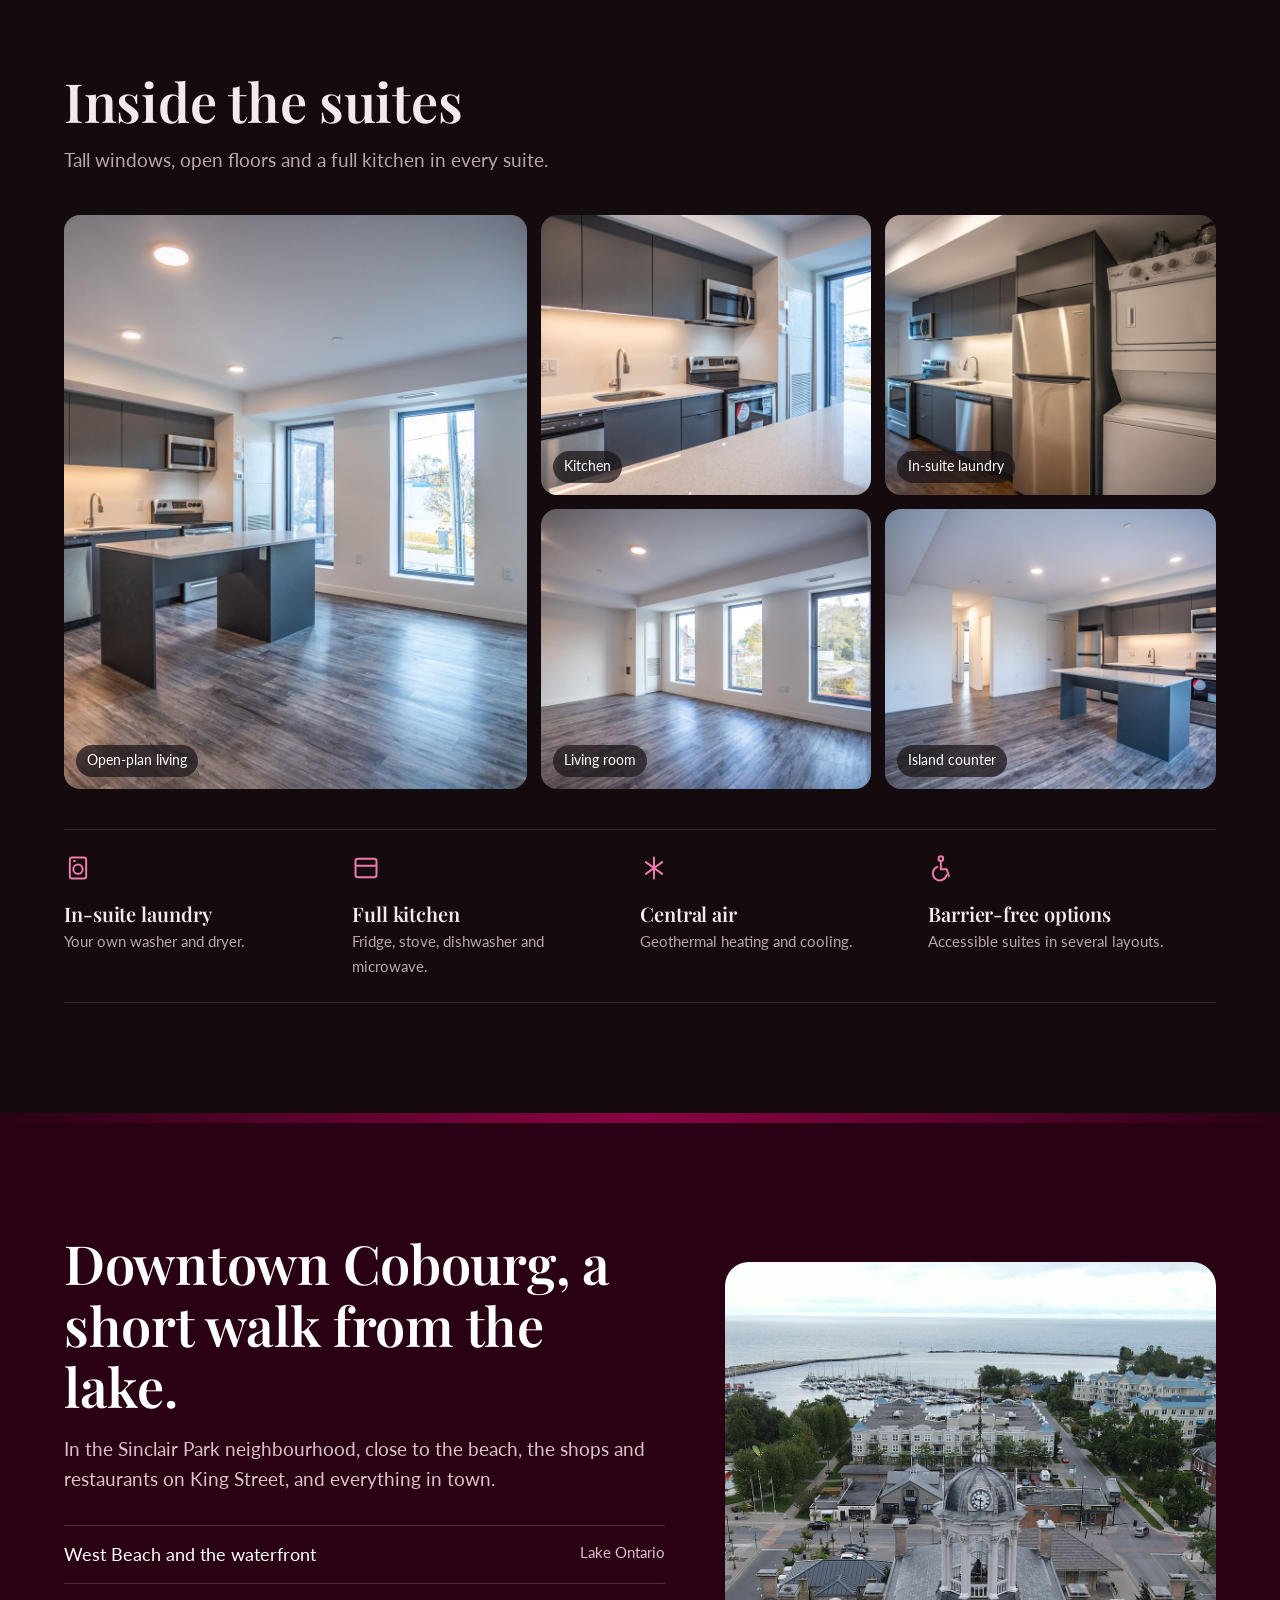
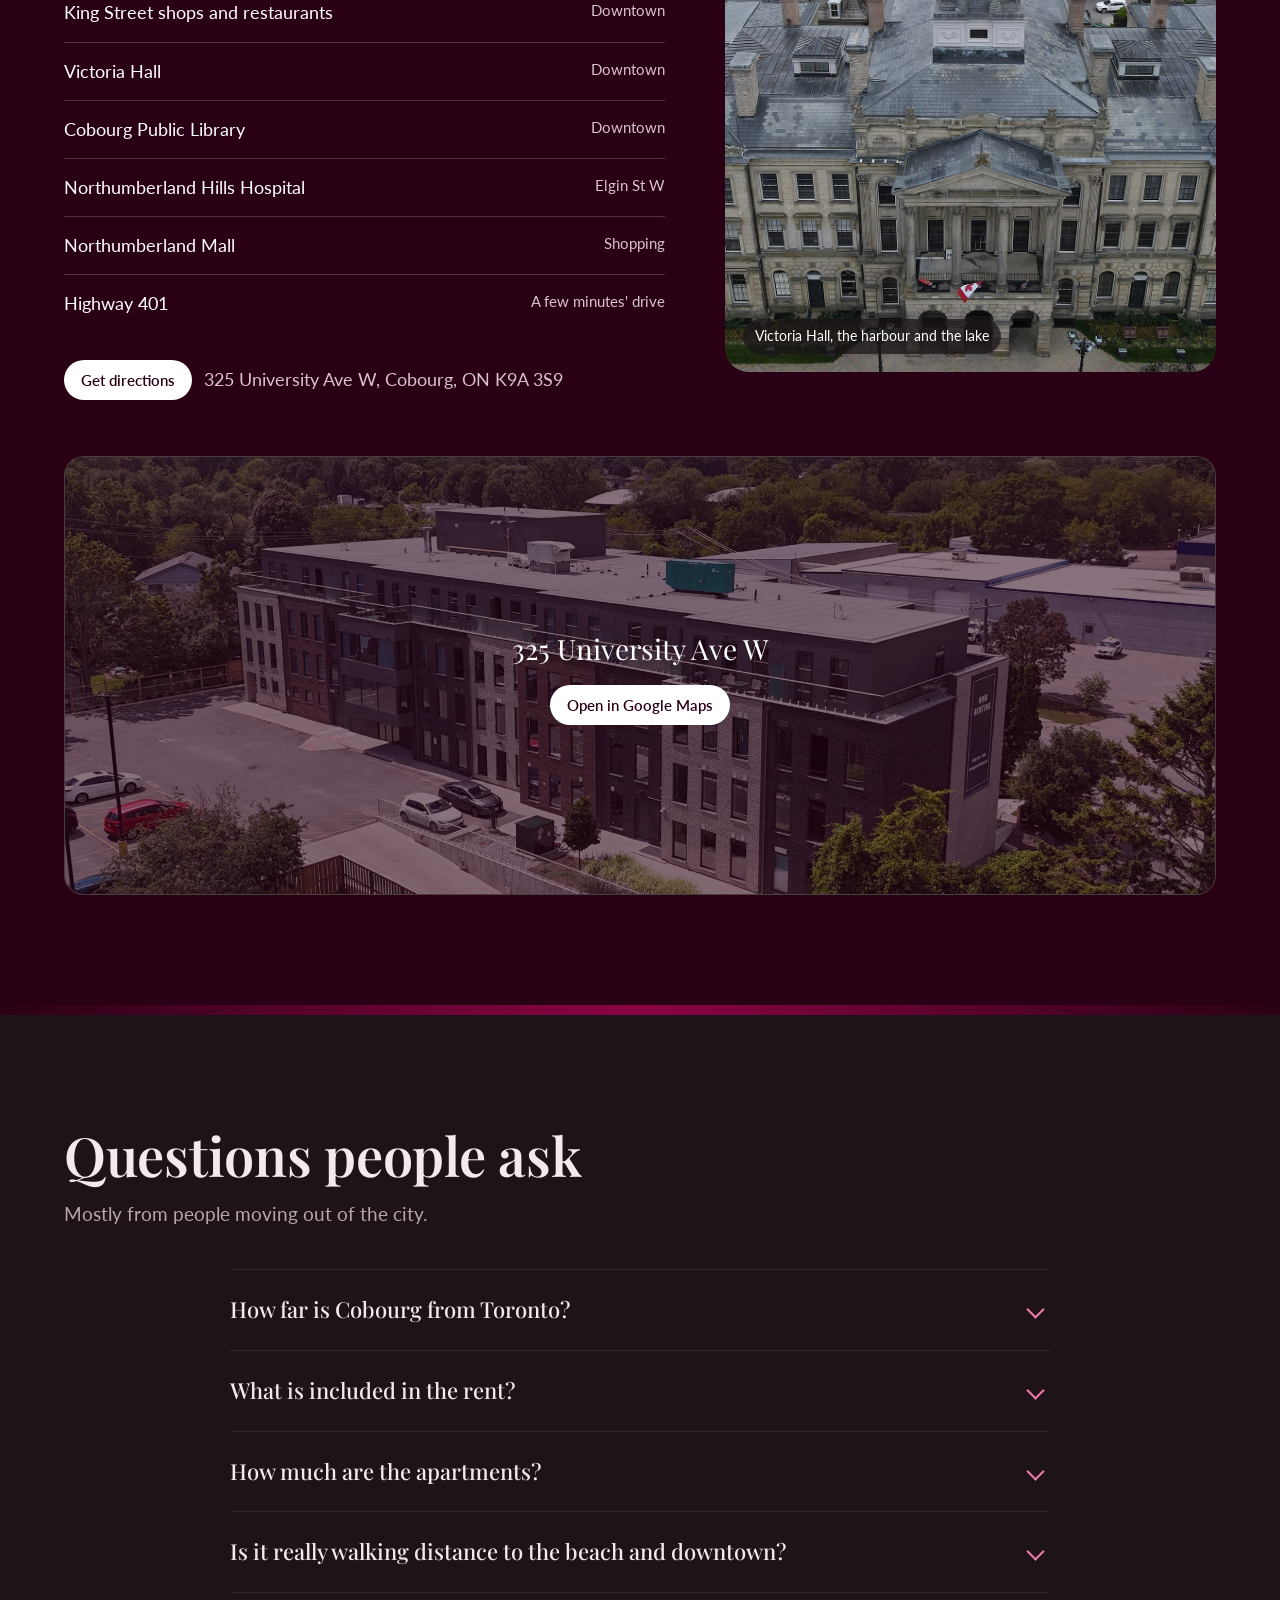
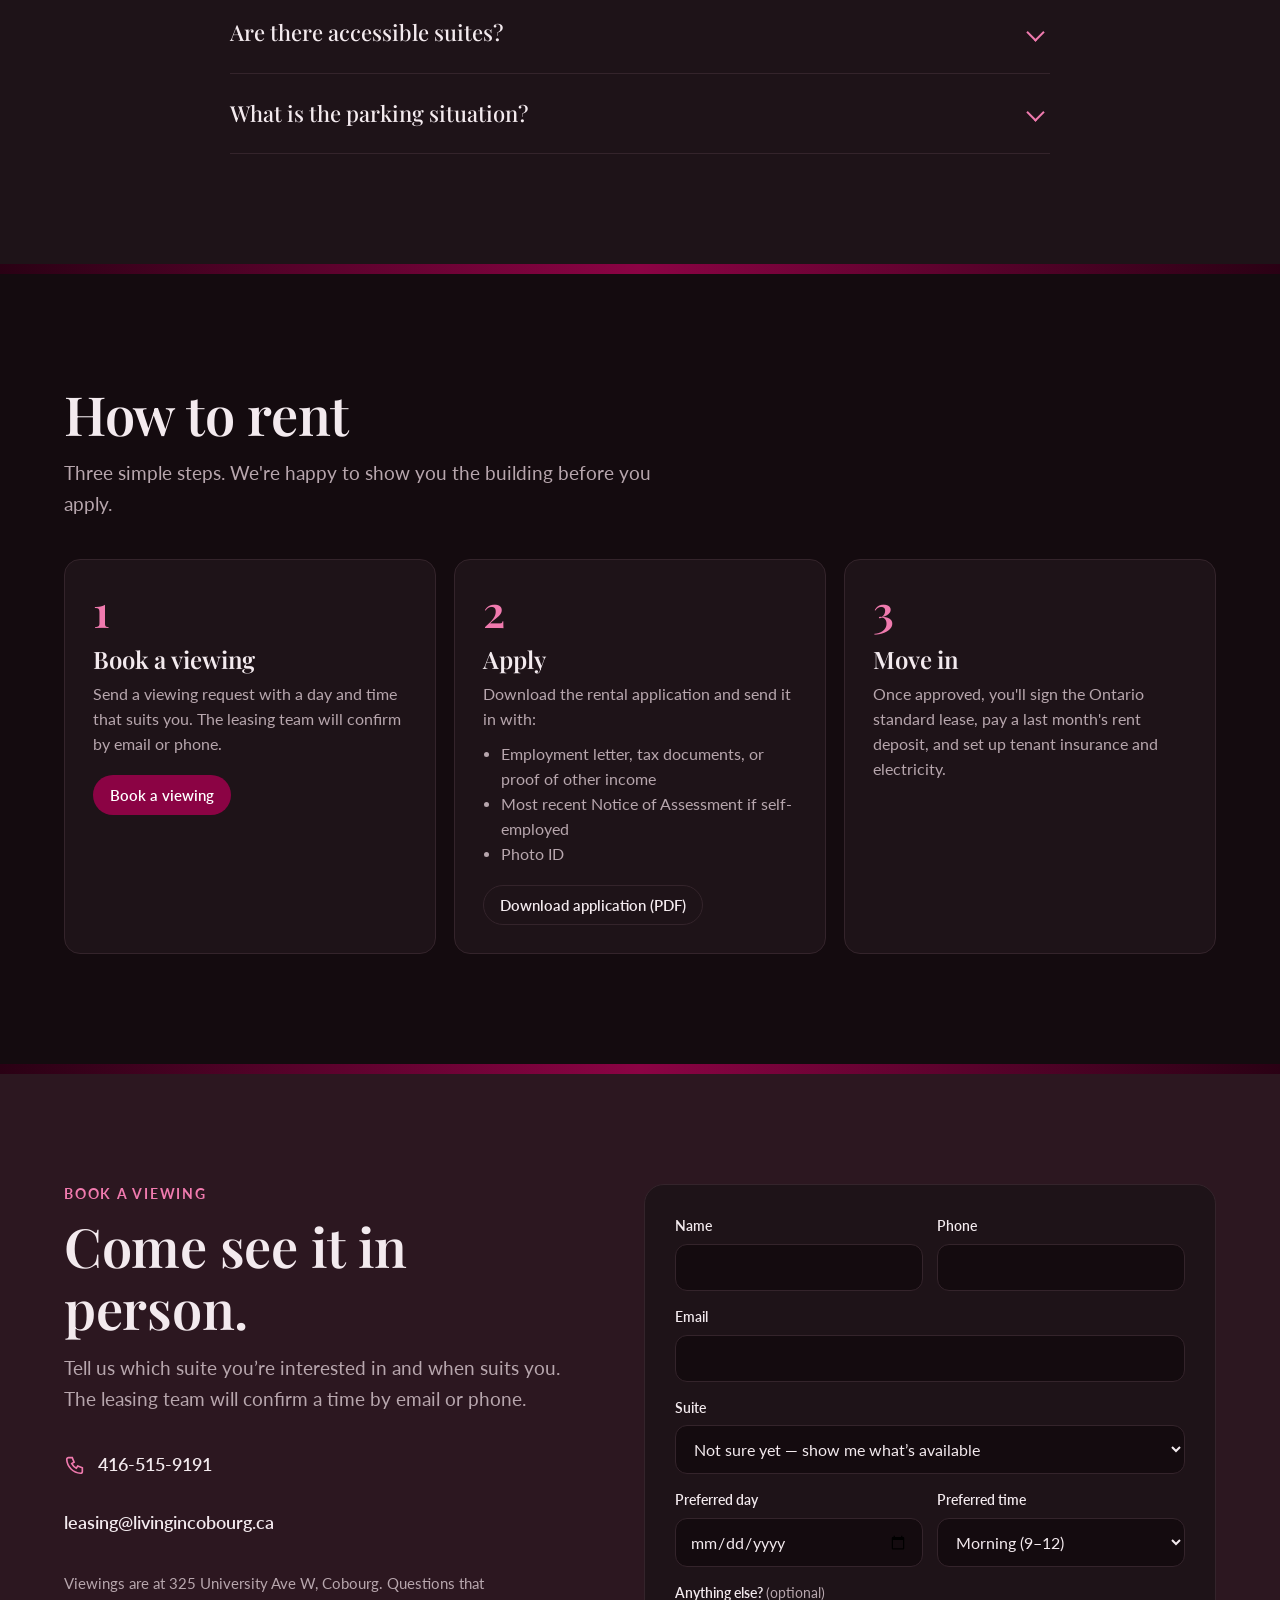
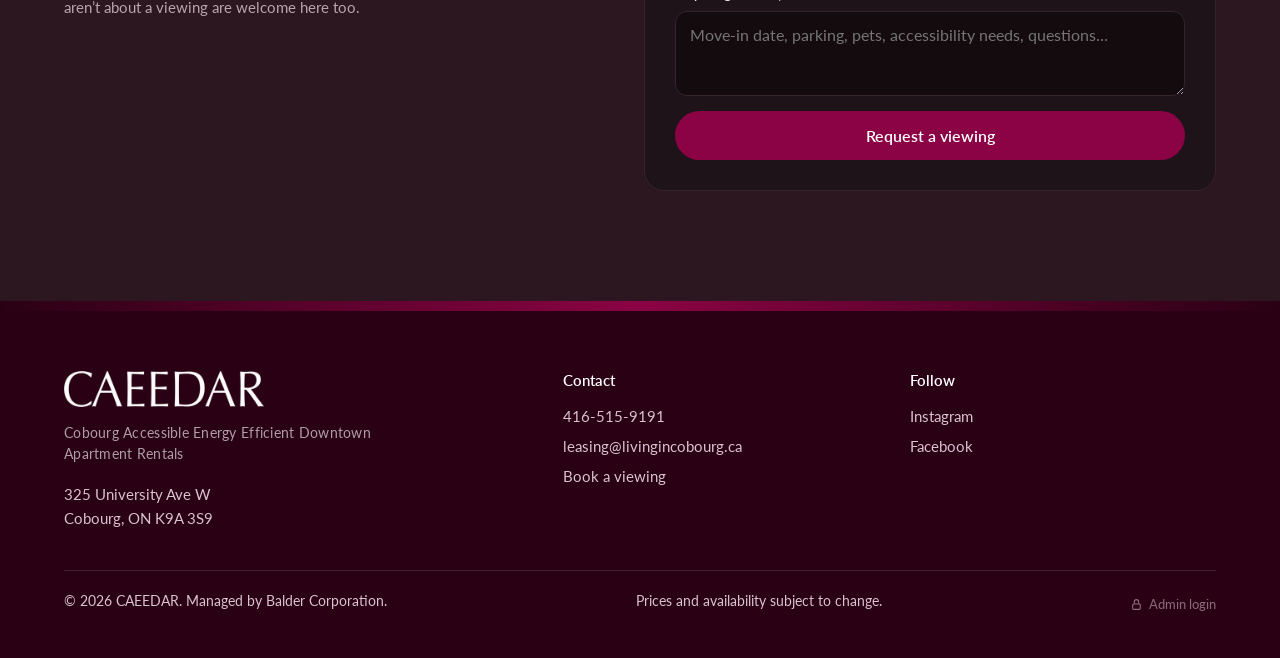
==== commit dc00adfe: "Replace the building video with the new Oct 4 drone footage Desktop (tall 4:5 frame) gets the vertic" ====
--- a/index.html
+++ b/index.html
@@ -201,8 +201,8 @@
   <div class="wrap">
     <div class="bgrid">
       <div class="bmedia reveal">
-        <video autoplay muted loop playsinline preload="none" poster="video/building-poster.jpg?v=20260919" data-lazyvideo data-mobile="video/building-m.mp4?v=20260919" aria-label="Drone video along the building, around the parking lot and back to the main entrance">
-          <source data-src="video/building.mp4?v=20260919" type="video/mp4">
+        <video autoplay muted loop playsinline preload="none" poster="video/building-poster.jpg?v=20261006" data-lazyvideo data-mobile="video/building-m.mp4?v=20261006" data-mobile-poster="video/building-m-poster.jpg?v=20261006" data-mobile-media="(max-width:1000px)" aria-label="Drone video along the building, down the side lane, past the parking lot to the main entrance">
+          <source data-src="video/building.mp4?v=20261006" type="video/mp4">
         </video>
       </div>
       <div class="reveal">
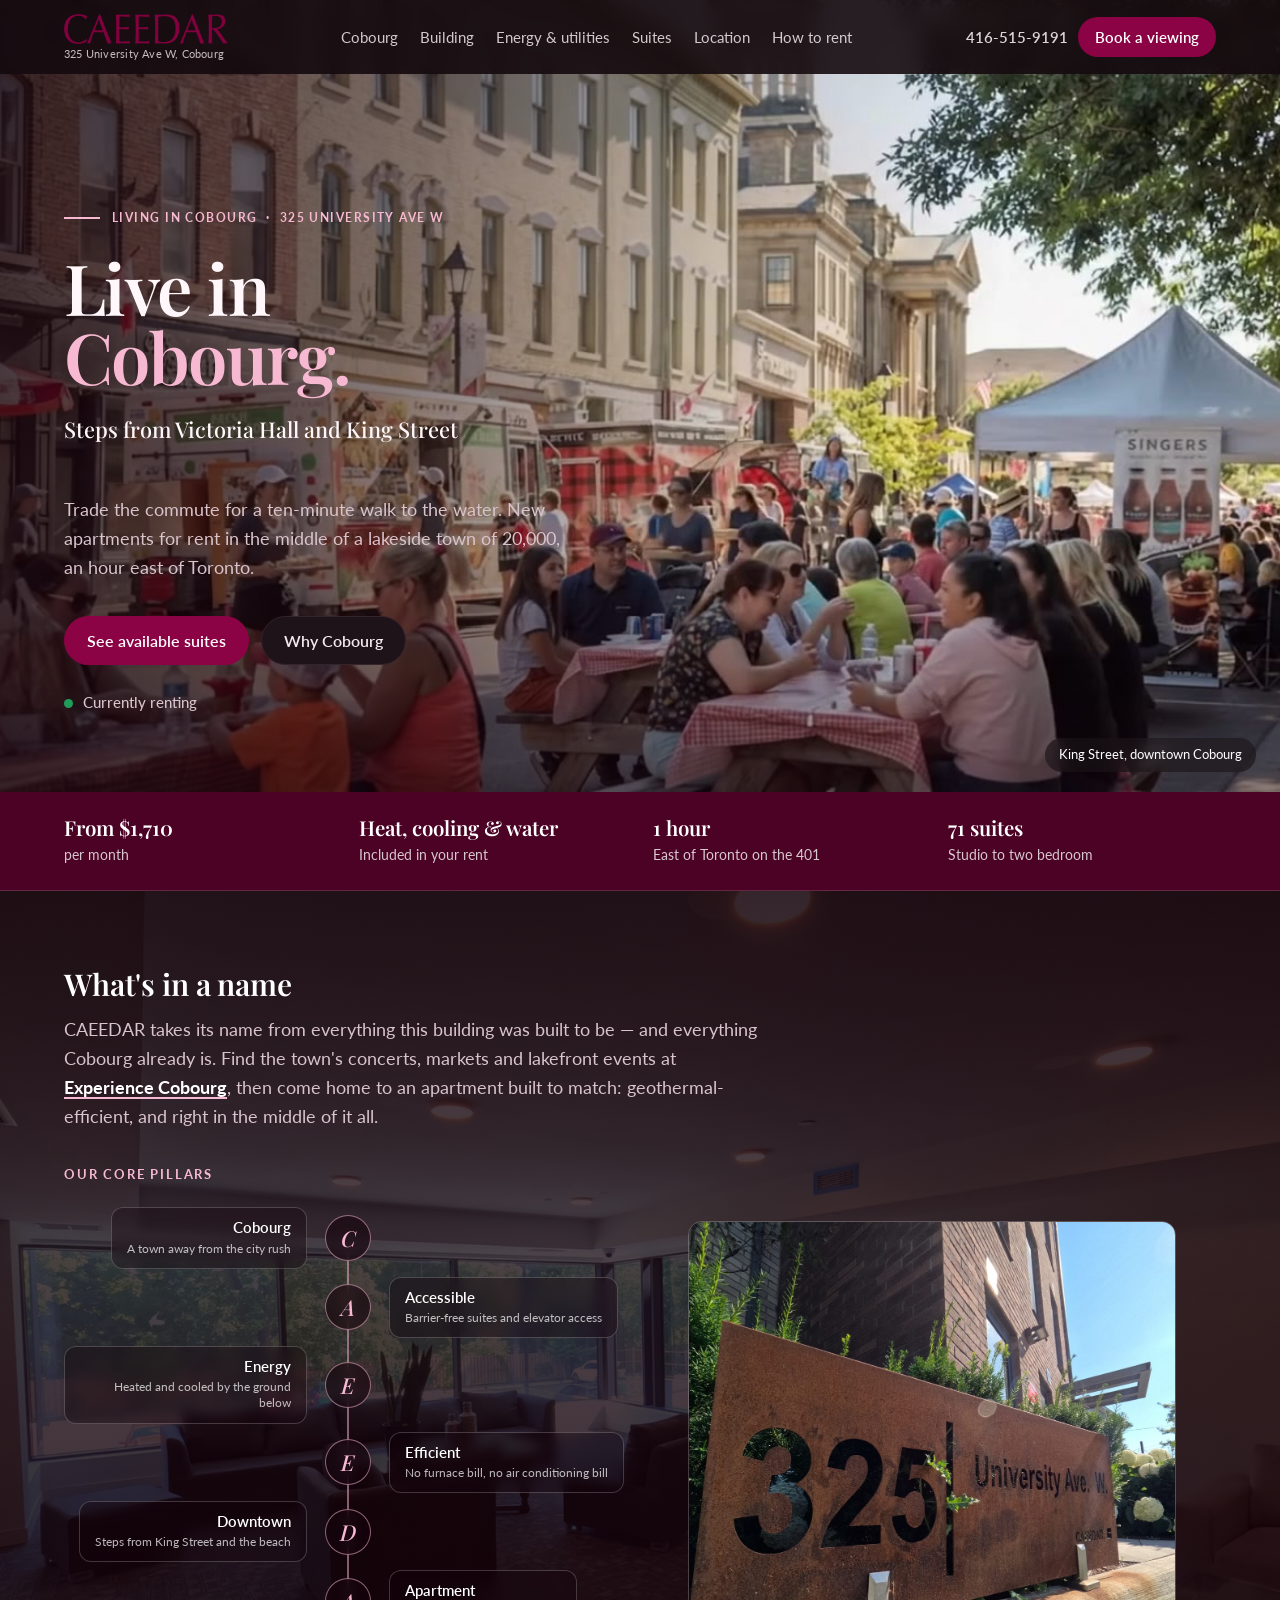
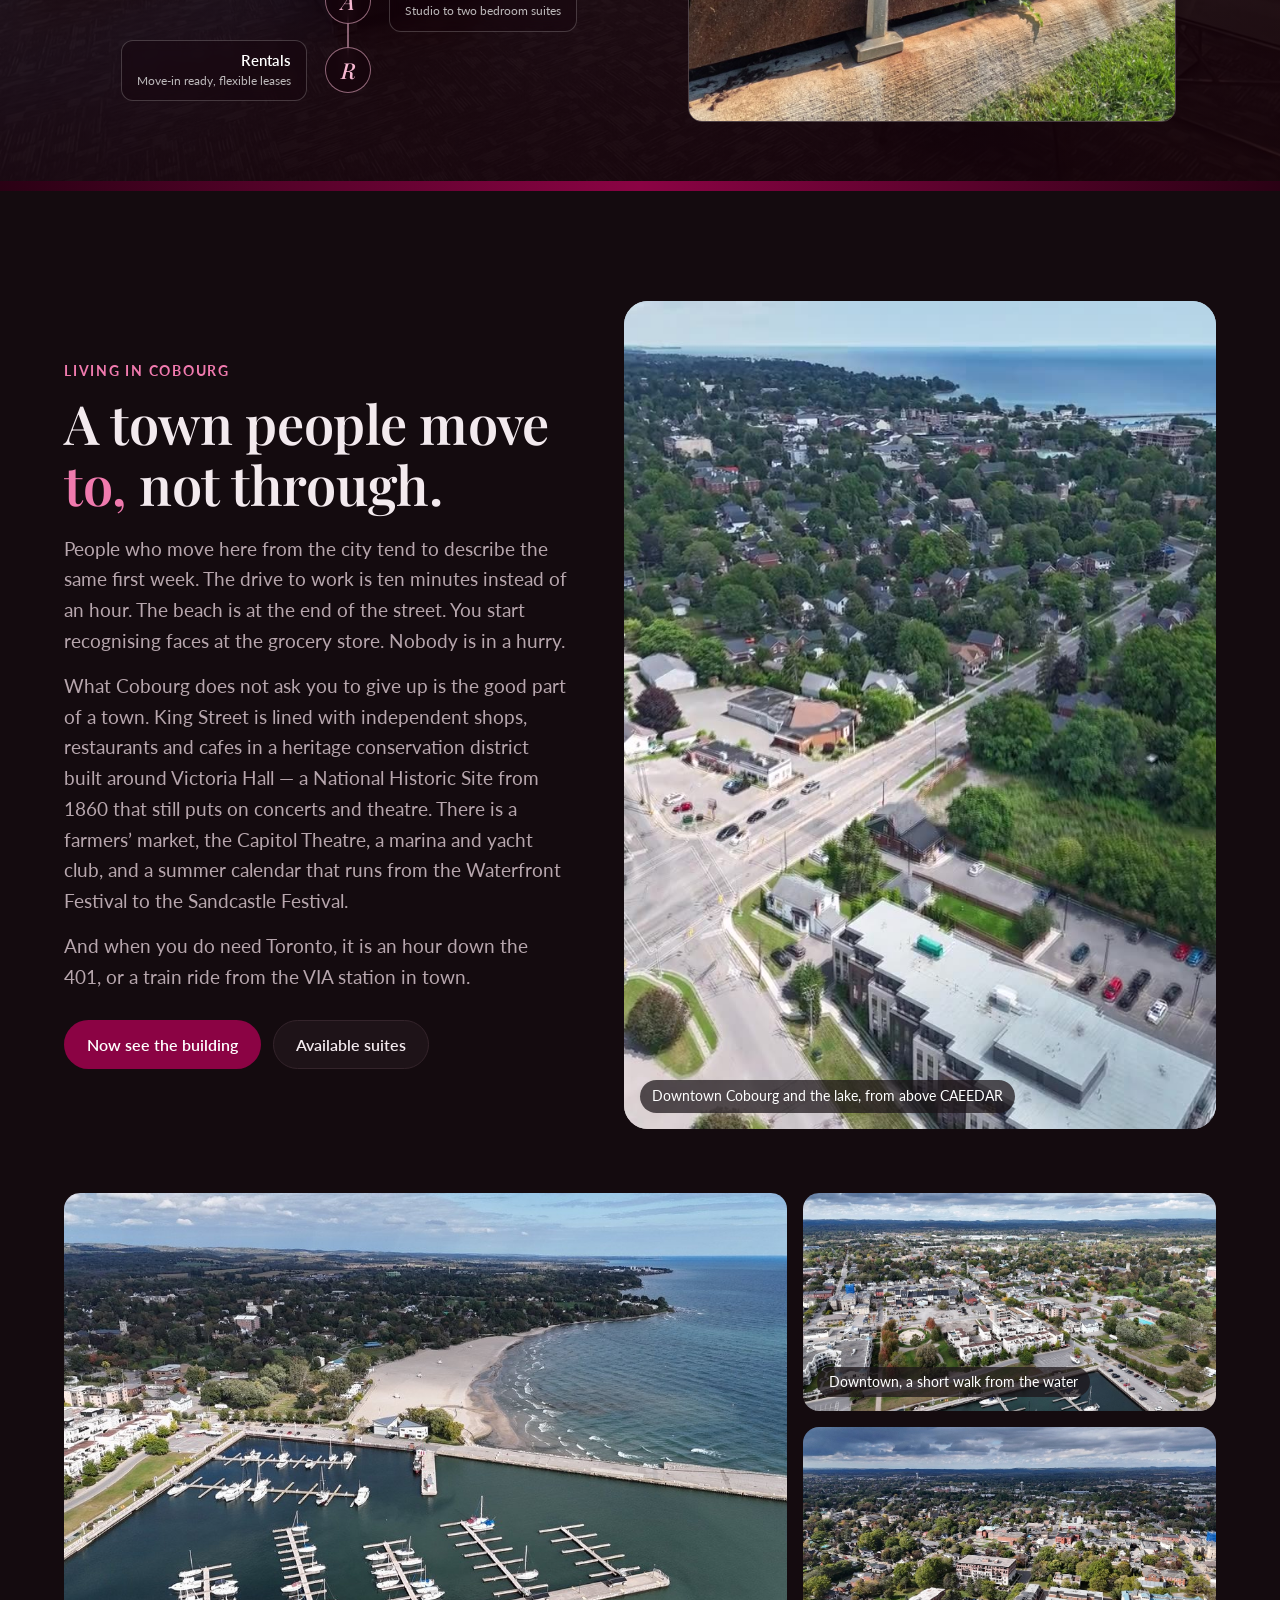
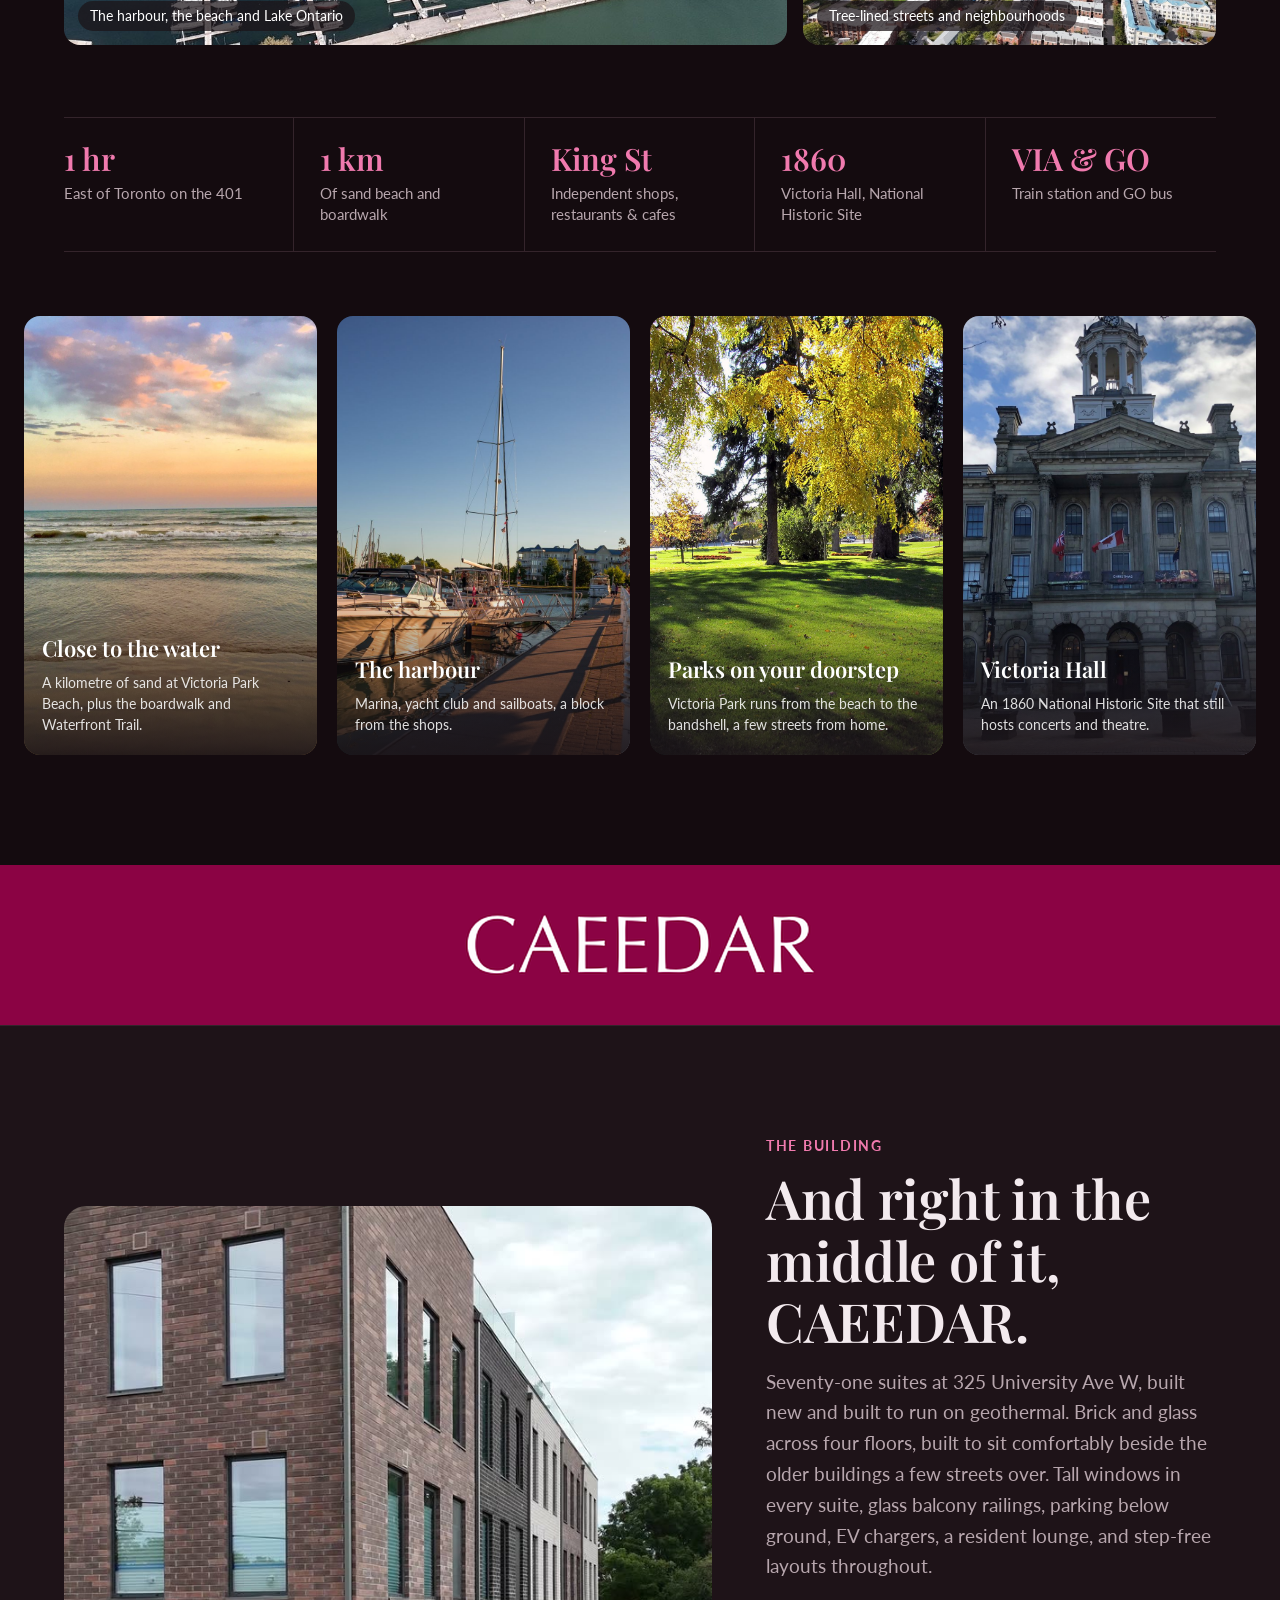
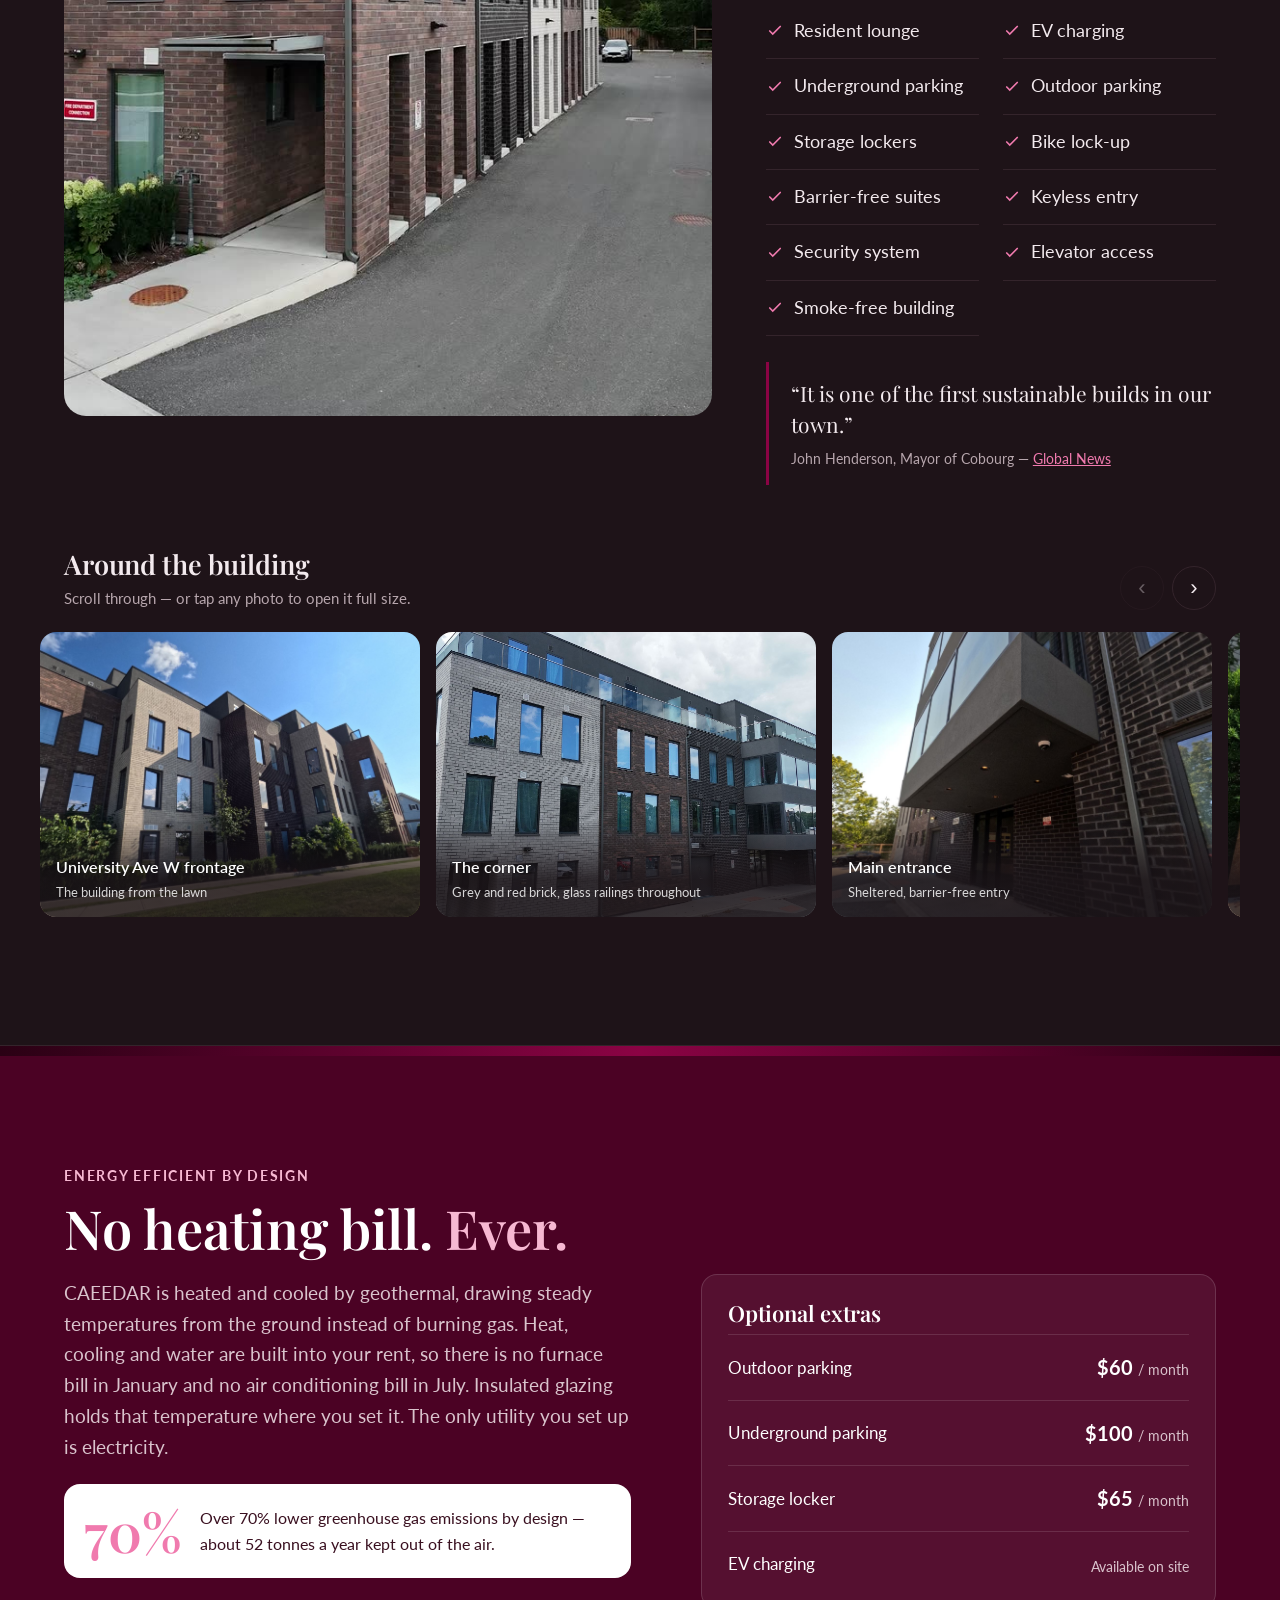
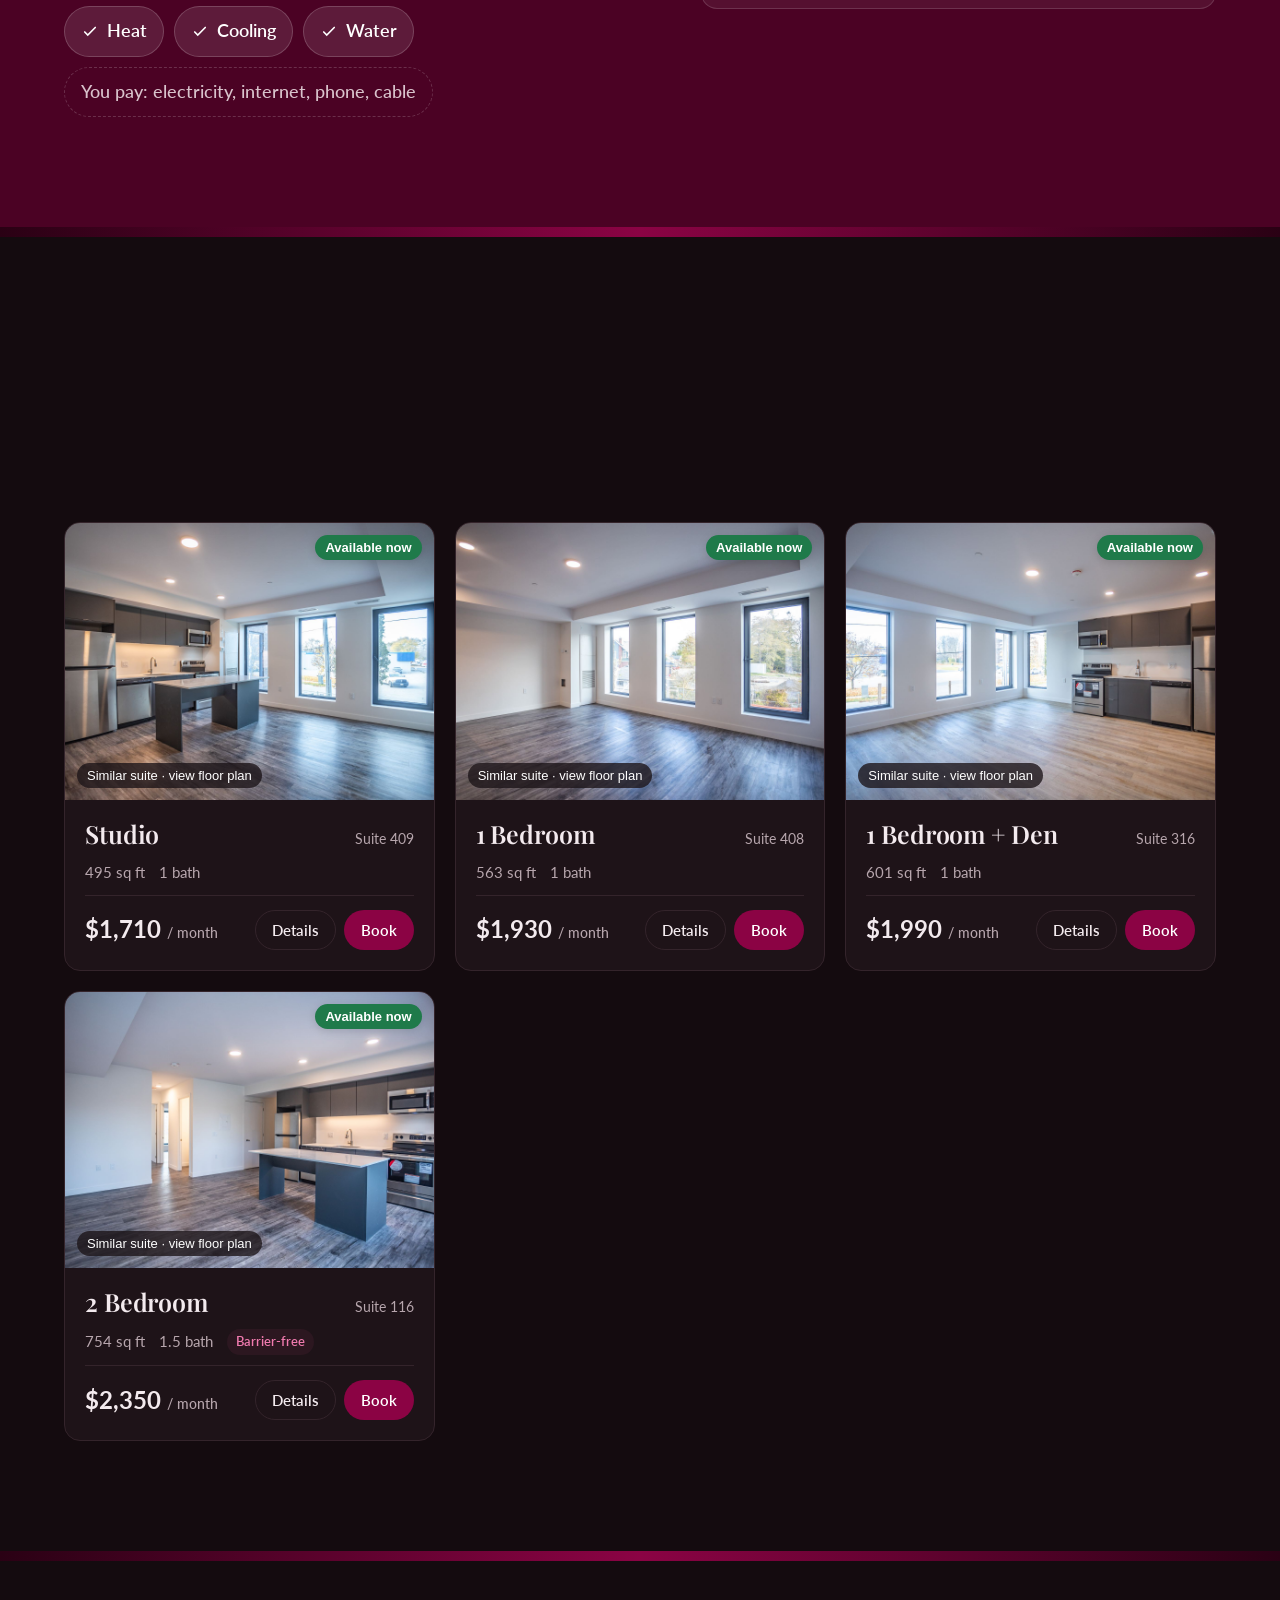
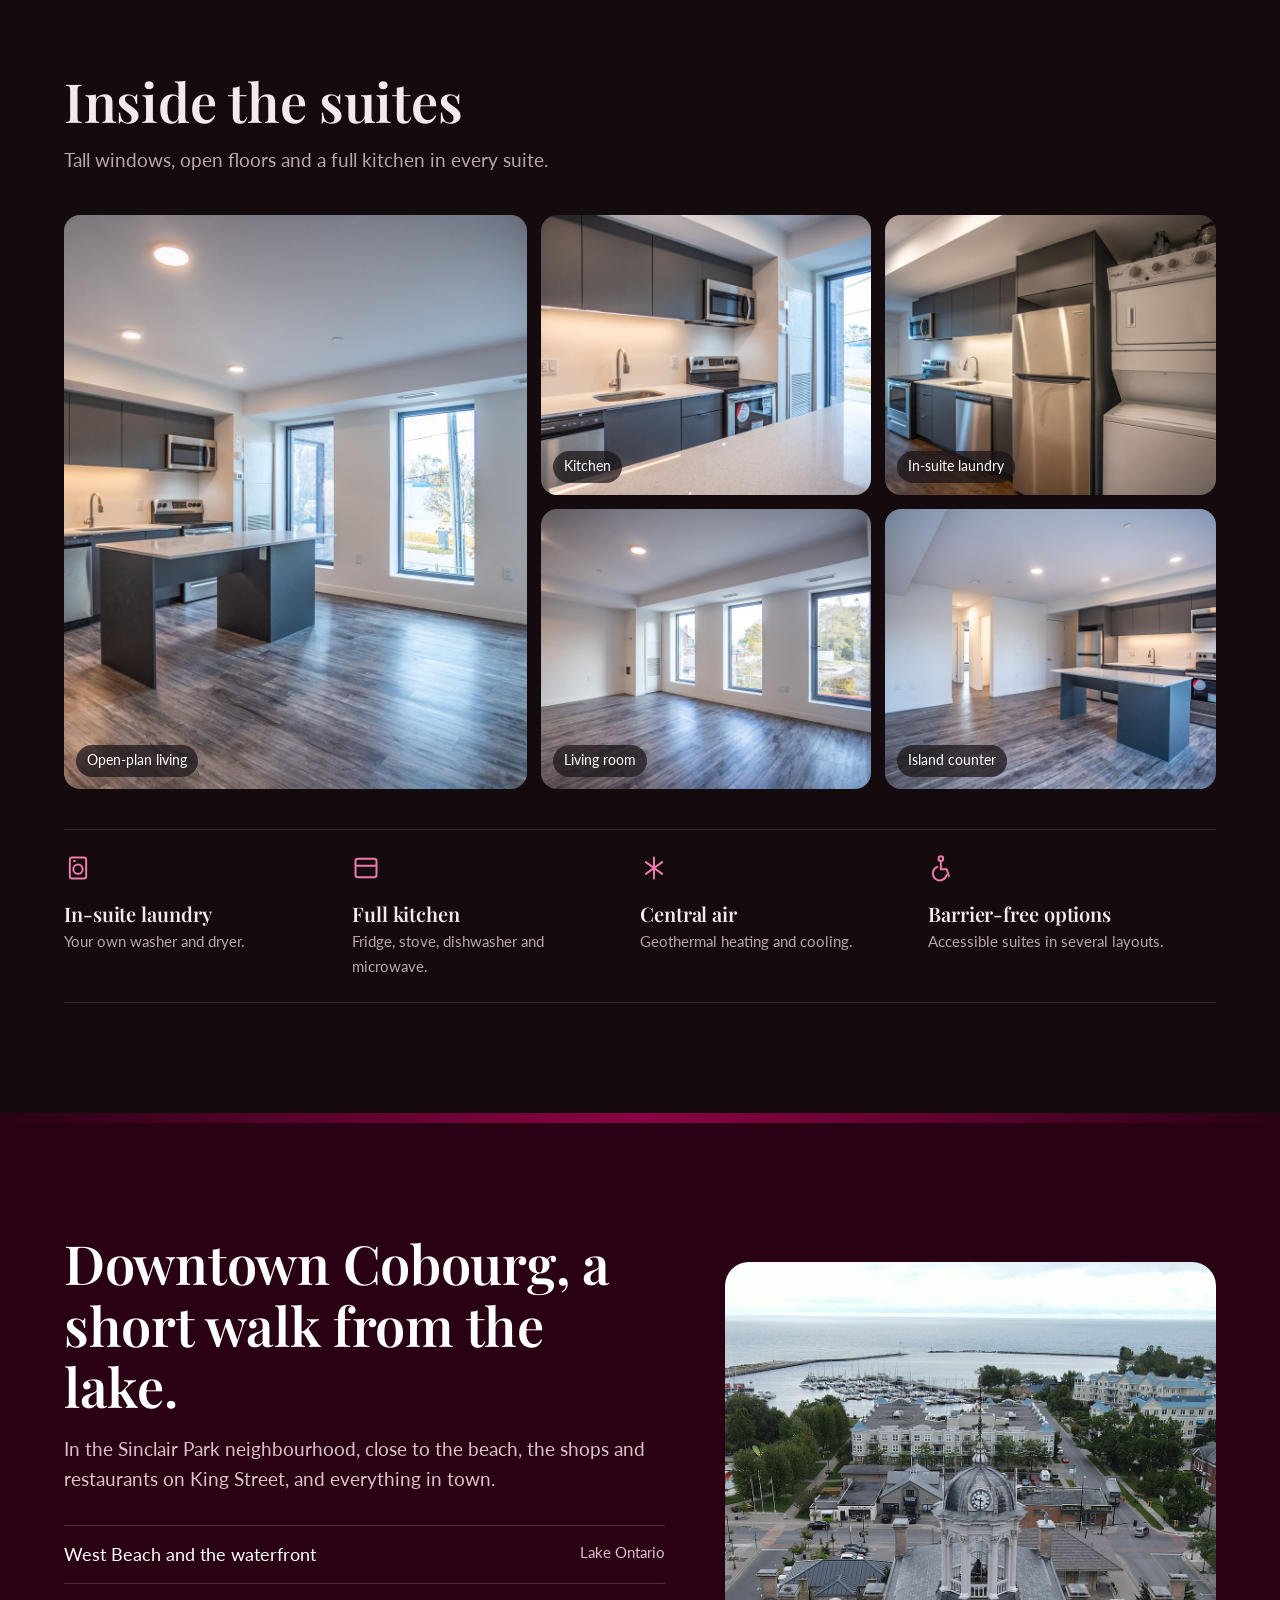
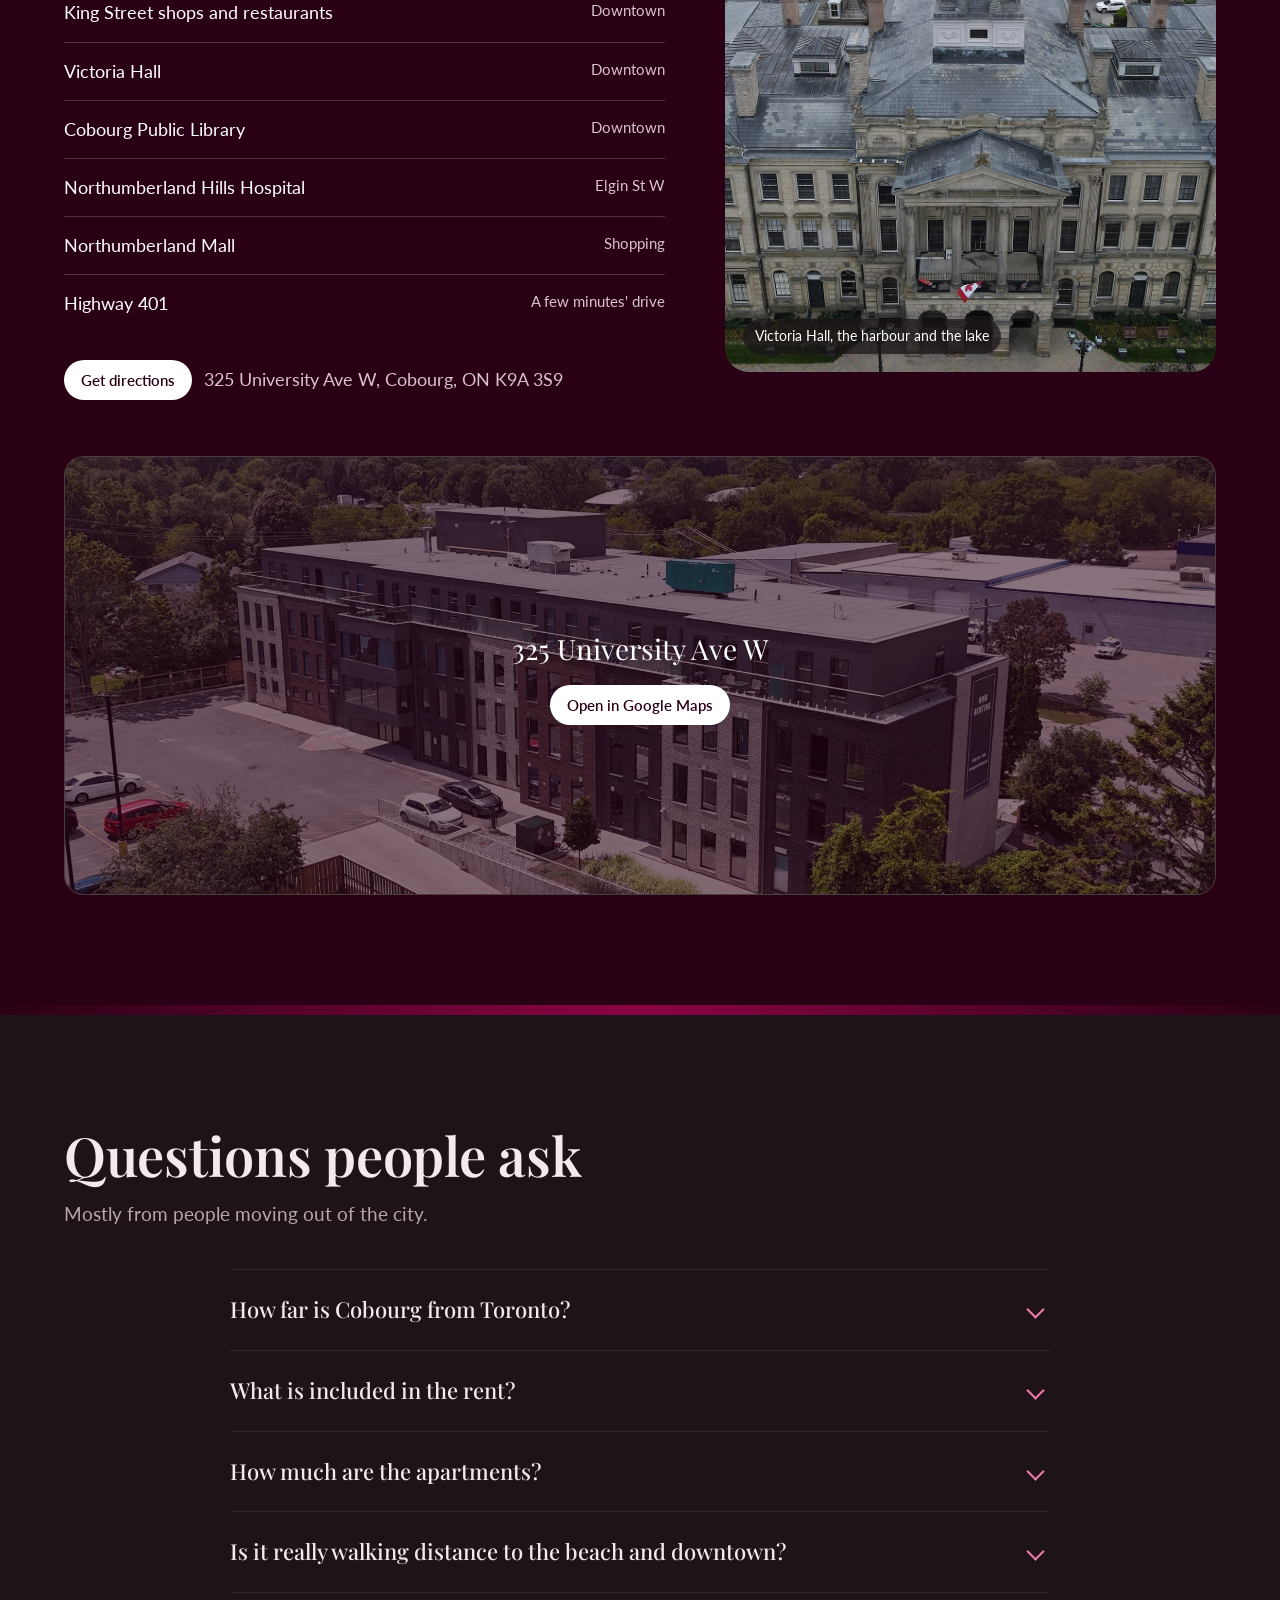
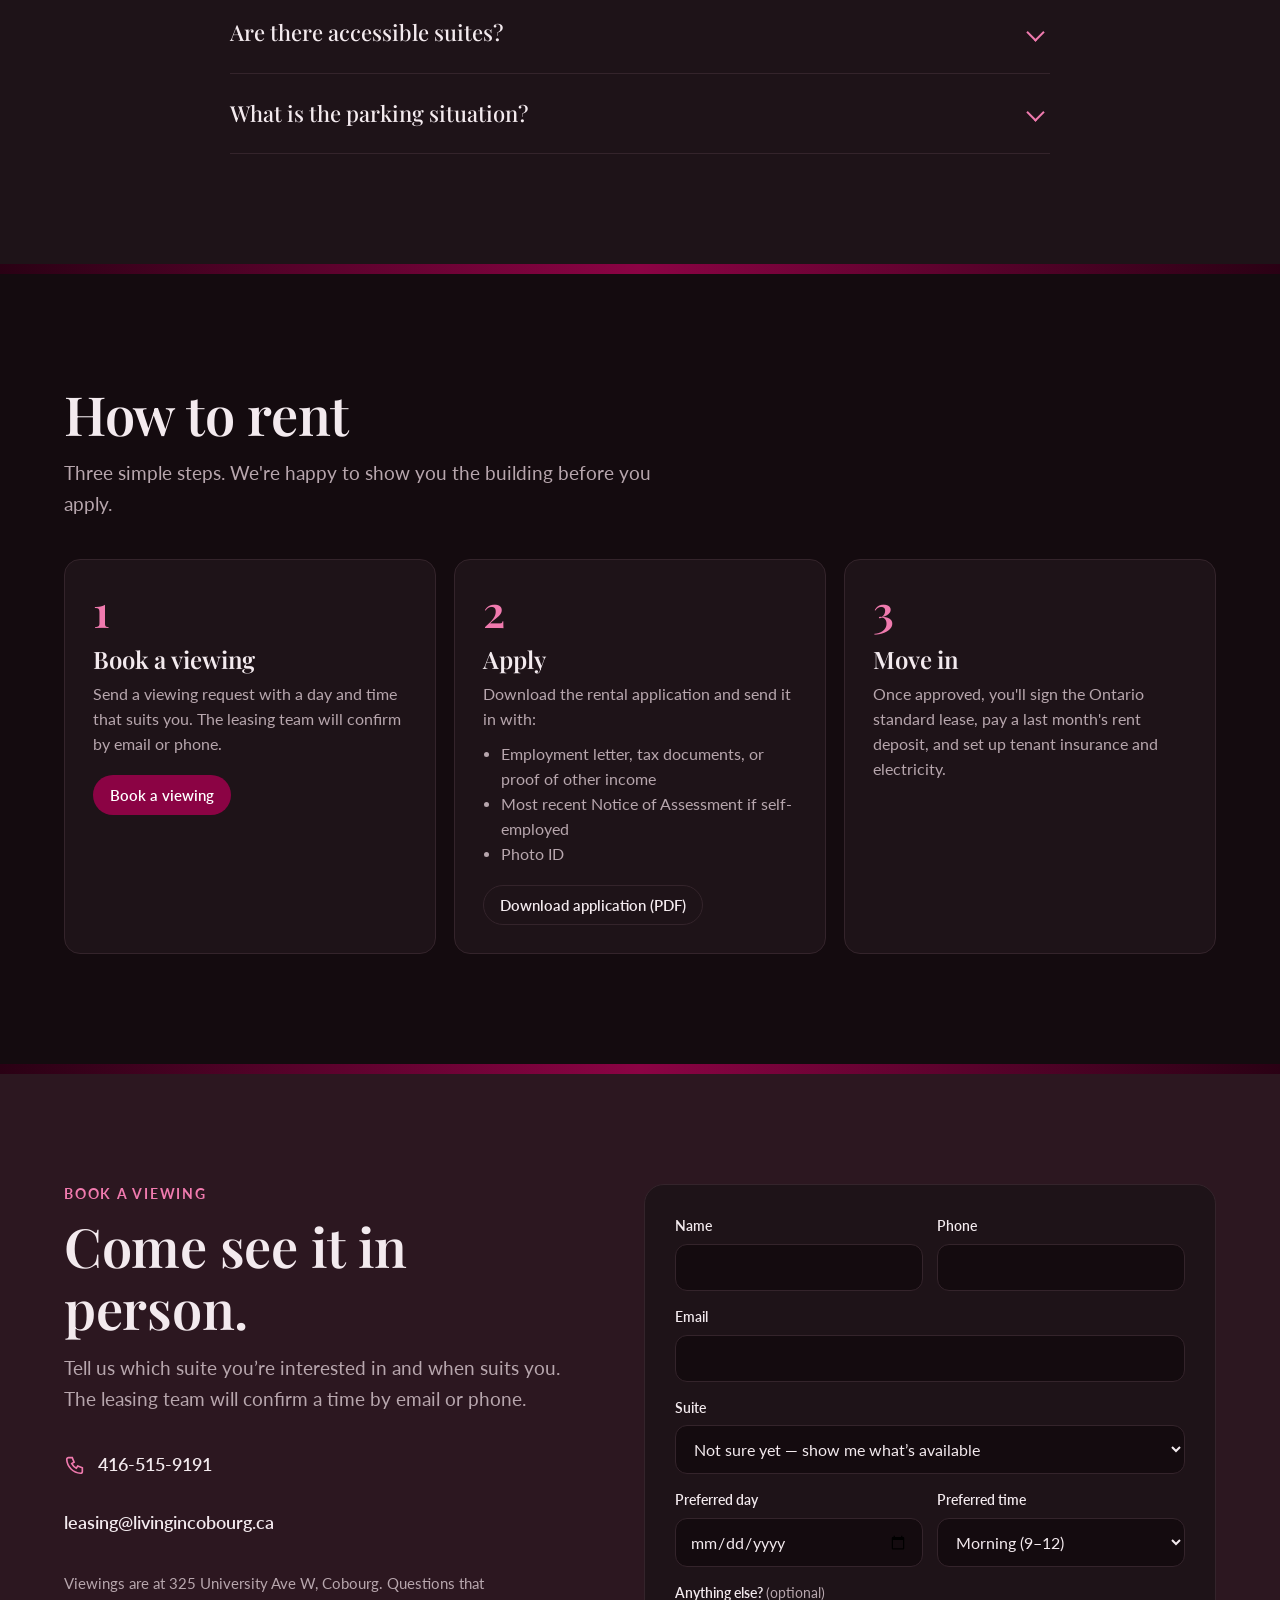
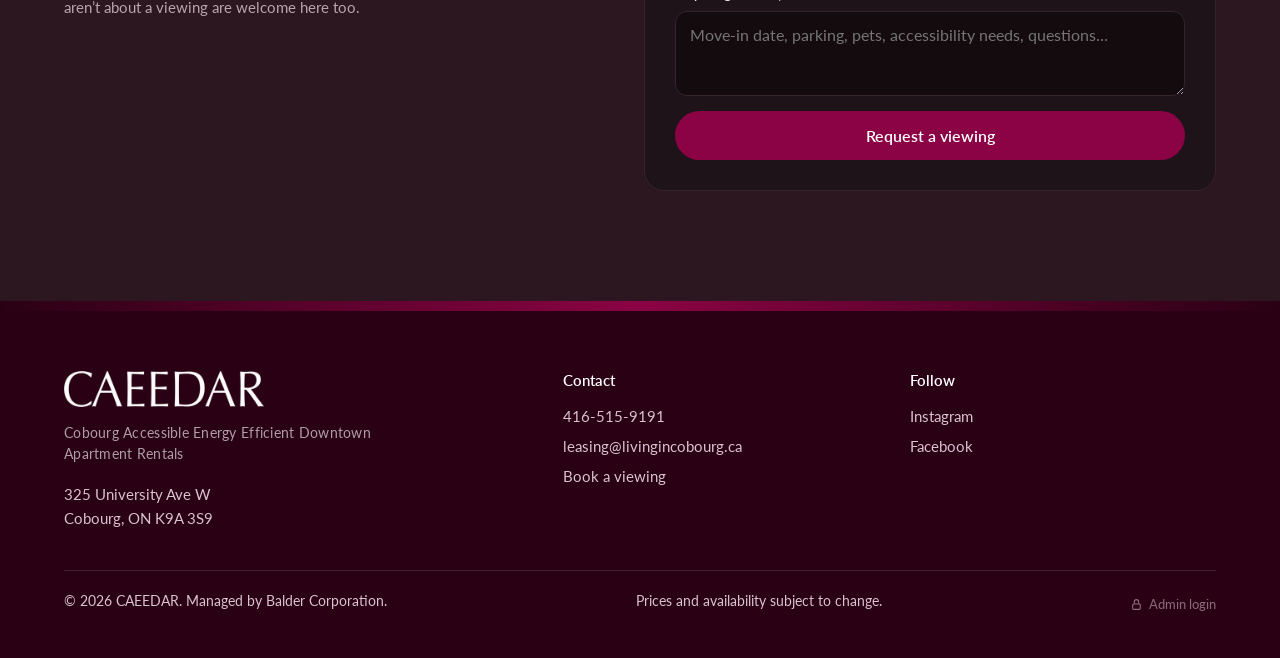
==== commit 30e46738: "Give every suite its own page, built from the admin portal's data scripts/build.mjs runs on each Net" ====
--- a/index.html
+++ b/index.html
@@ -287,7 +287,12 @@
         </div>
       </div>
     </div>
-    <div class="suites" id="suiteList"></div>
+    <div class="suites" id="suiteList"><!--suites:start-->
+      <a class="suite-link" href="suites/408/">1 Bedroom, suite 408: 563 sq ft, $1,930/month, available now</a>
+      <a class="suite-link" href="suites/316/">1 Bedroom + Den, suite 316: 601 sq ft, $1,990/month, available now</a>
+      <a class="suite-link" href="suites/409/">Studio, suite 409: 495 sq ft, $1,710/month, available November 1</a>
+      <a class="suite-link" href="suites/116/">2 Bedroom, suite 116: 754 sq ft, $2,350/month, available December 1</a>
+      <!--suites:end--></div>
   </div>
 </section>
 <div class="section-divider" aria-hidden="true"></div>
@@ -436,19 +441,66 @@
 </div>
 
 <script id="suiteData" type="application/json">
-[
- {"unit":"112","type":"studio","label":"Studio","sqft":434,"bath":1,"price":1650,"available":"now","bf":false,"photos":[]},
- {"unit":"203","type":"2b","label":"2 Bedroom","sqft":700,"bath":2,"price":2250,"available":"now","bf":false,"photos":["img/unit-203-1.jpg?v=20260919","img/unit-203-2.jpg?v=20260919","img/unit-203-3.jpg?v=20260919"]},
- {"unit":"206","type":"1b","label":"1 Bedroom","sqft":622,"bath":1,"price":1800,"available":"now","bf":false,"photos":[]},
- {"unit":"217","type":"1bd","label":"1 Bedroom + Den","sqft":666,"bath":1,"price":2000,"available":"now","bf":false,"photos":["img/unit-217-1.jpg?v=20260919","img/unit-217-2.jpg?v=20260919","img/unit-217-3.jpg?v=20260919"]},
- {"unit":"303","type":"2b","label":"2 Bedroom","sqft":700,"bath":2,"price":2250,"available":"now","bf":false,"photos":["img/unit-303-1.jpg?v=20260919","img/unit-303-2.jpg?v=20260919","img/unit-303-3.jpg?v=20260919"]},
- {"unit":"316","type":"1bd","label":"1 Bedroom + Den","sqft":601,"bath":1,"price":1900,"available":"2026-10-01","bf":false,"photos":["img/unit-316-1.jpg?v=20260919","img/unit-316-2.jpg?v=20260919","img/unit-316-3.jpg?v=20260919"]},
- {"unit":"408","type":"1b","label":"1 Bedroom","sqft":563,"bath":1,"price":1930,"available":"2026-10-01","bf":false,"photos":[]},
- {"unit":"409","type":"studio","label":"Studio","sqft":495,"bath":1,"price":1710,"available":"2026-11-01","bf":false,"photos":[]},
- {"unit":"415","type":"studio","label":"Studio","sqft":337,"bath":1,"price":1595,"available":"2026-11-01","bf":false,"photos":[]},
- {"unit":"314","type":"1bd","label":"1 Bedroom + Den","sqft":676,"bath":1,"price":1950,"available":"2026-12-01","bf":false,"photos":[]},
- {"unit":"116","type":"2b","label":"2 Bedroom","sqft":754,"bath":2,"price":2350,"available":"2026-12-01","bf":true,"photos":[]}
-]
+{
+ "suites": [
+  {
+   "photos": [],
+   "barrierFree": false,
+   "unit": "316",
+   "price": 1990,
+   "plan": "/img/plan-316.jpg",
+   "sqft": 601,
+   "planThumb": "/img/plan-thumb-316.jpg",
+   "availableNow": true,
+   "bath": 1,
+   "label": "1 Bedroom + Den",
+   "availableDate": "2026-10-01",
+   "type": "1bd"
+  },
+  {
+   "photos": [],
+   "barrierFree": false,
+   "unit": "408",
+   "price": 1930,
+   "plan": "/img/plan-408.jpg",
+   "sqft": 563,
+   "planThumb": "/img/plan-thumb-408.jpg",
+   "availableNow": true,
+   "bath": 1,
+   "label": "1 Bedroom",
+   "availableDate": "2026-10-01",
+   "type": "1b"
+  },
+  {
+   "photos": [],
+   "barrierFree": false,
+   "unit": "409",
+   "price": 1710,
+   "plan": "/img/plan-409.jpg",
+   "sqft": 495,
+   "planThumb": "/img/plan-thumb-409.jpg",
+   "availableNow": false,
+   "bath": 1,
+   "label": "Studio",
+   "availableDate": "2026-11-01",
+   "type": "studio"
+  },
+  {
+   "photos": [],
+   "barrierFree": true,
+   "unit": "116",
+   "price": 2350,
+   "plan": "/img/plan-116.jpg",
+   "sqft": 754,
+   "planThumb": "/img/plan-thumb-116.jpg",
+   "availableNow": false,
+   "bath": 1.5,
+   "label": "2 Bedroom",
+   "availableDate": "2026-12-01",
+   "type": "2b"
+  }
+ ]
+}
 </script>
 
 <script src="js/site.js" defer></script>
--- a/css/site.css
+++ b/css/site.css
@@ -232,6 +232,10 @@
 .suite-top{display:flex;justify-content:space-between;align-items:baseline;gap:10px}
 .suite h3{font-size:25px}
 .unitno{color:var(--muted);font-size:14px;white-space:nowrap}
+.suite h3 a{color:inherit;text-decoration:none}
+.suite h3 a:hover{color:var(--accent-text)}
+/* plain links written by the build; replaced by the suite cards once site.js runs */
+.suites>.suite-link{grid-column:1/-1;display:block;padding:12px 0;border-bottom:1px solid var(--line);color:var(--ink)}
 .meta{display:flex;gap:14px;flex-wrap:wrap;color:var(--muted);font-size:15px}
 .bf{display:inline-block;font-size:12.5px;font-weight:600;color:var(--accent-text);background:var(--blush);padding:3px 9px;border-radius:999px}
 .price-row{margin-top:auto;padding-top:14px;border-top:1px solid var(--line);display:flex;align-items:center;justify-content:space-between;gap:10px}
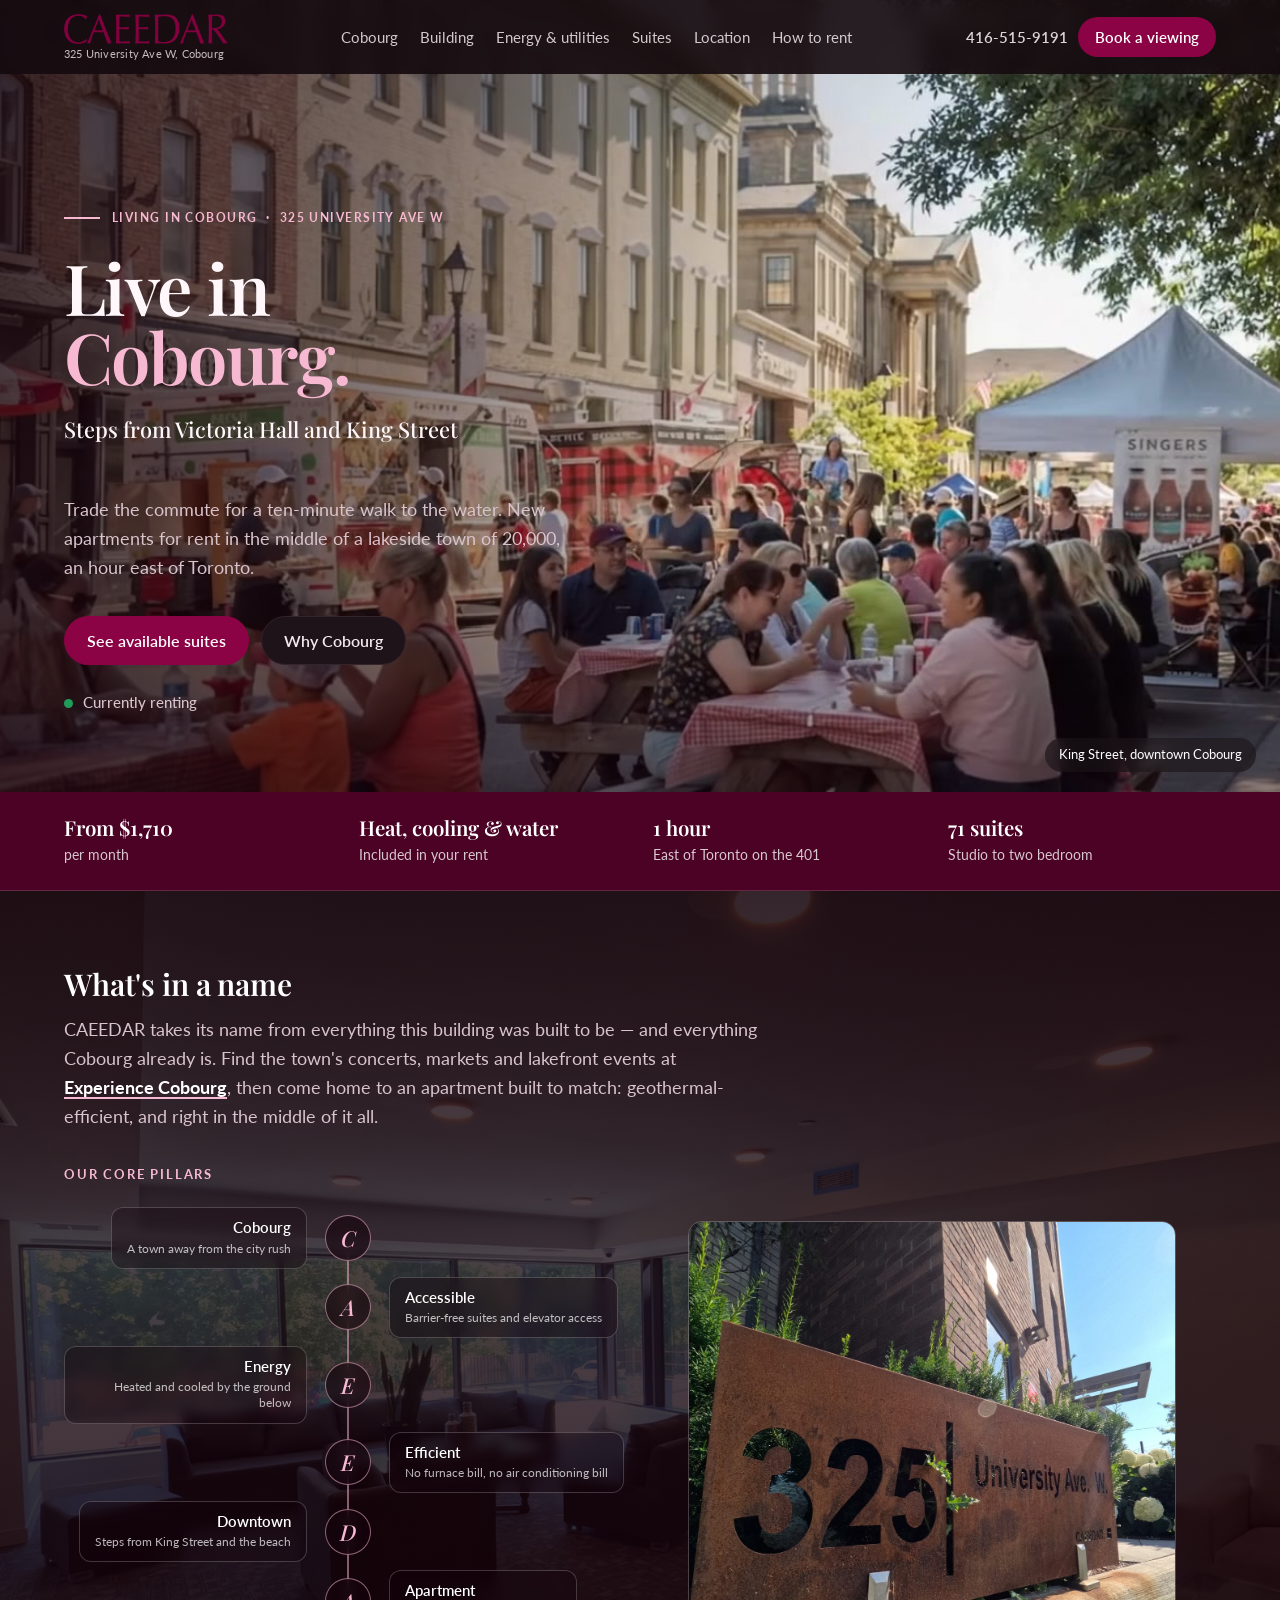
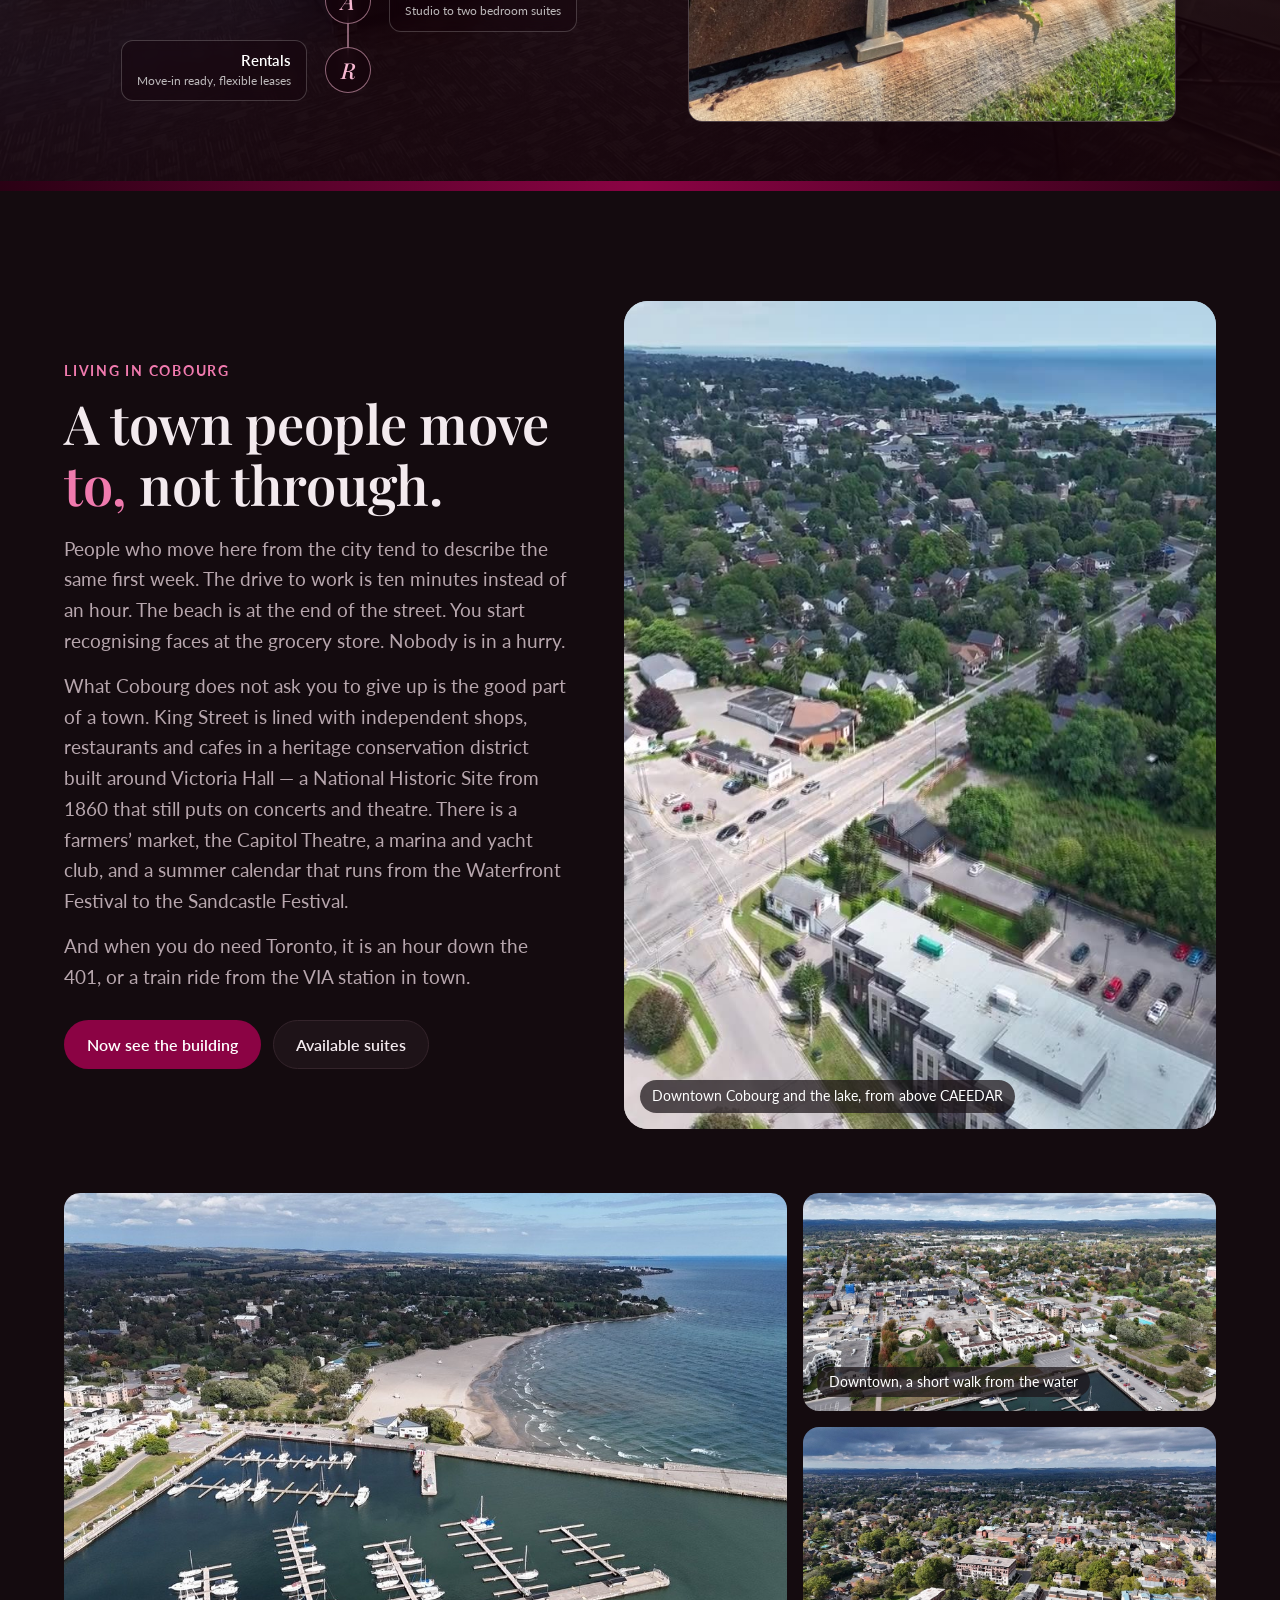
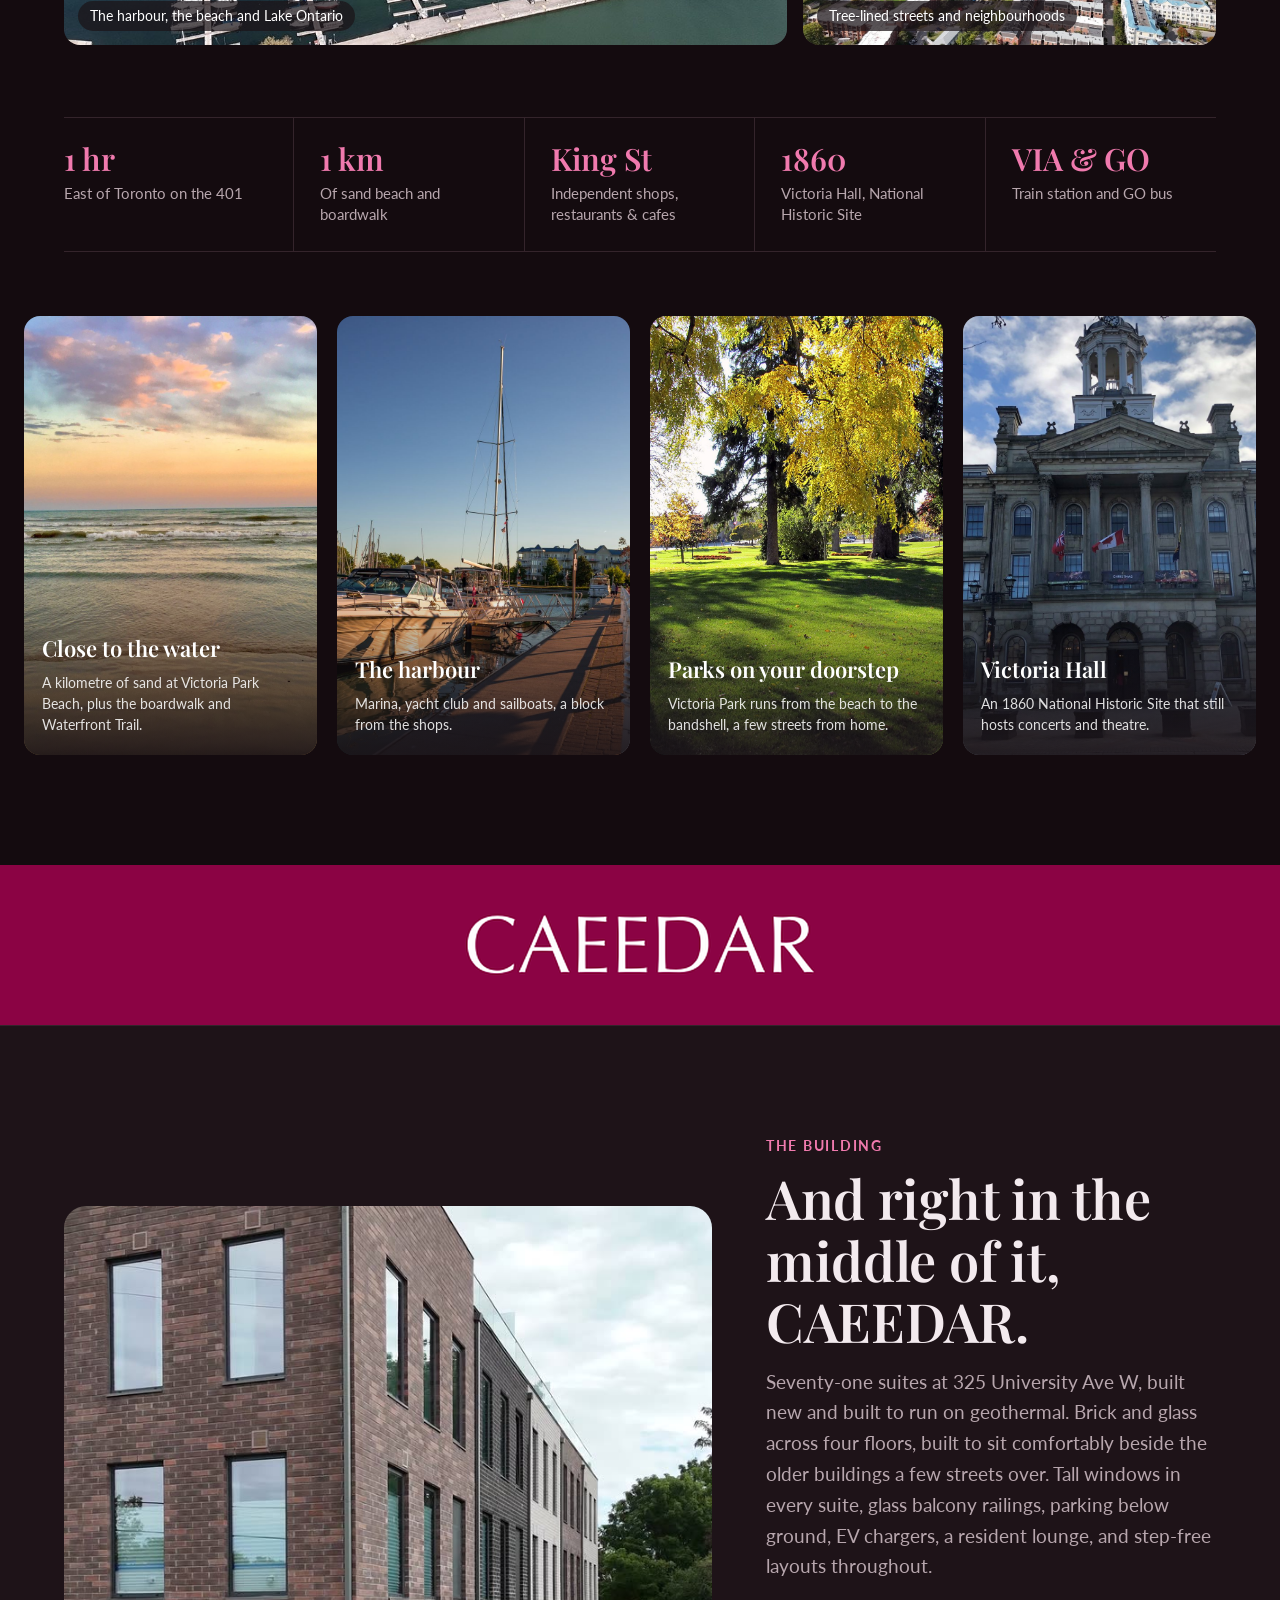
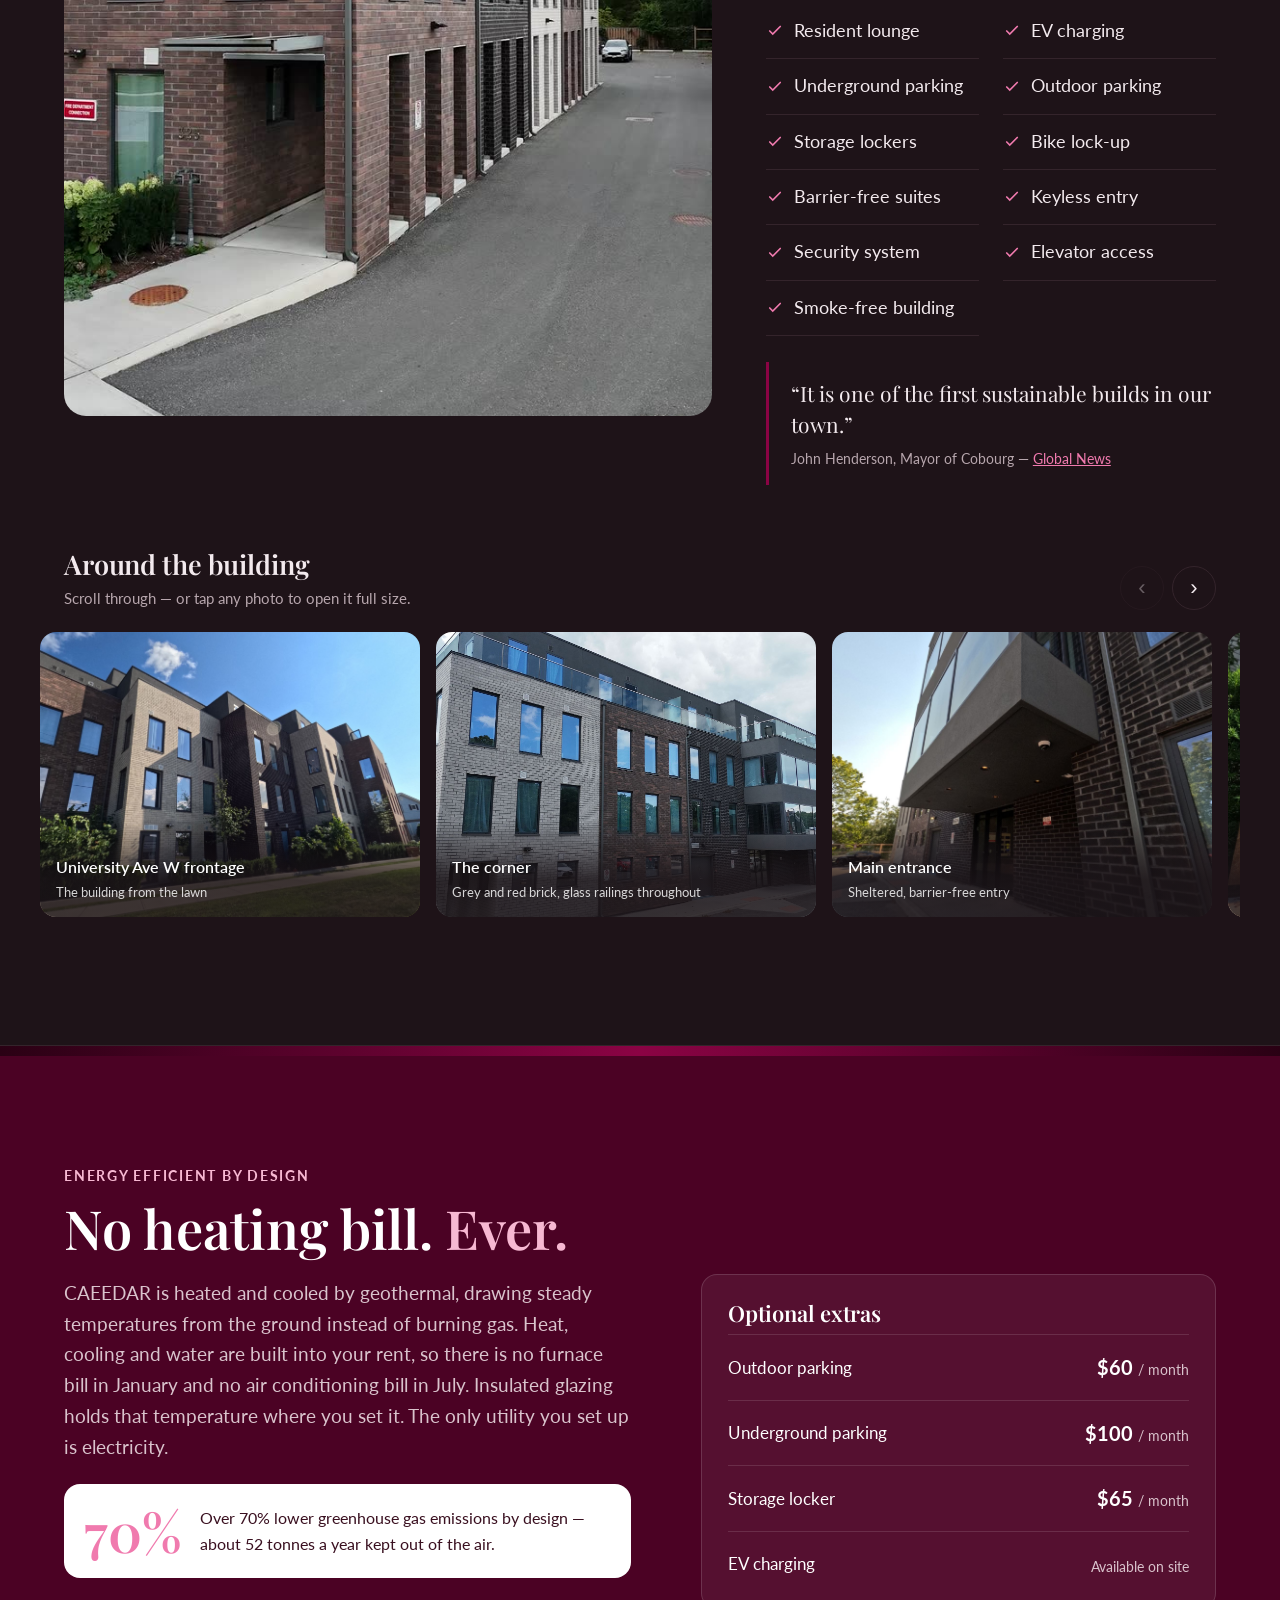
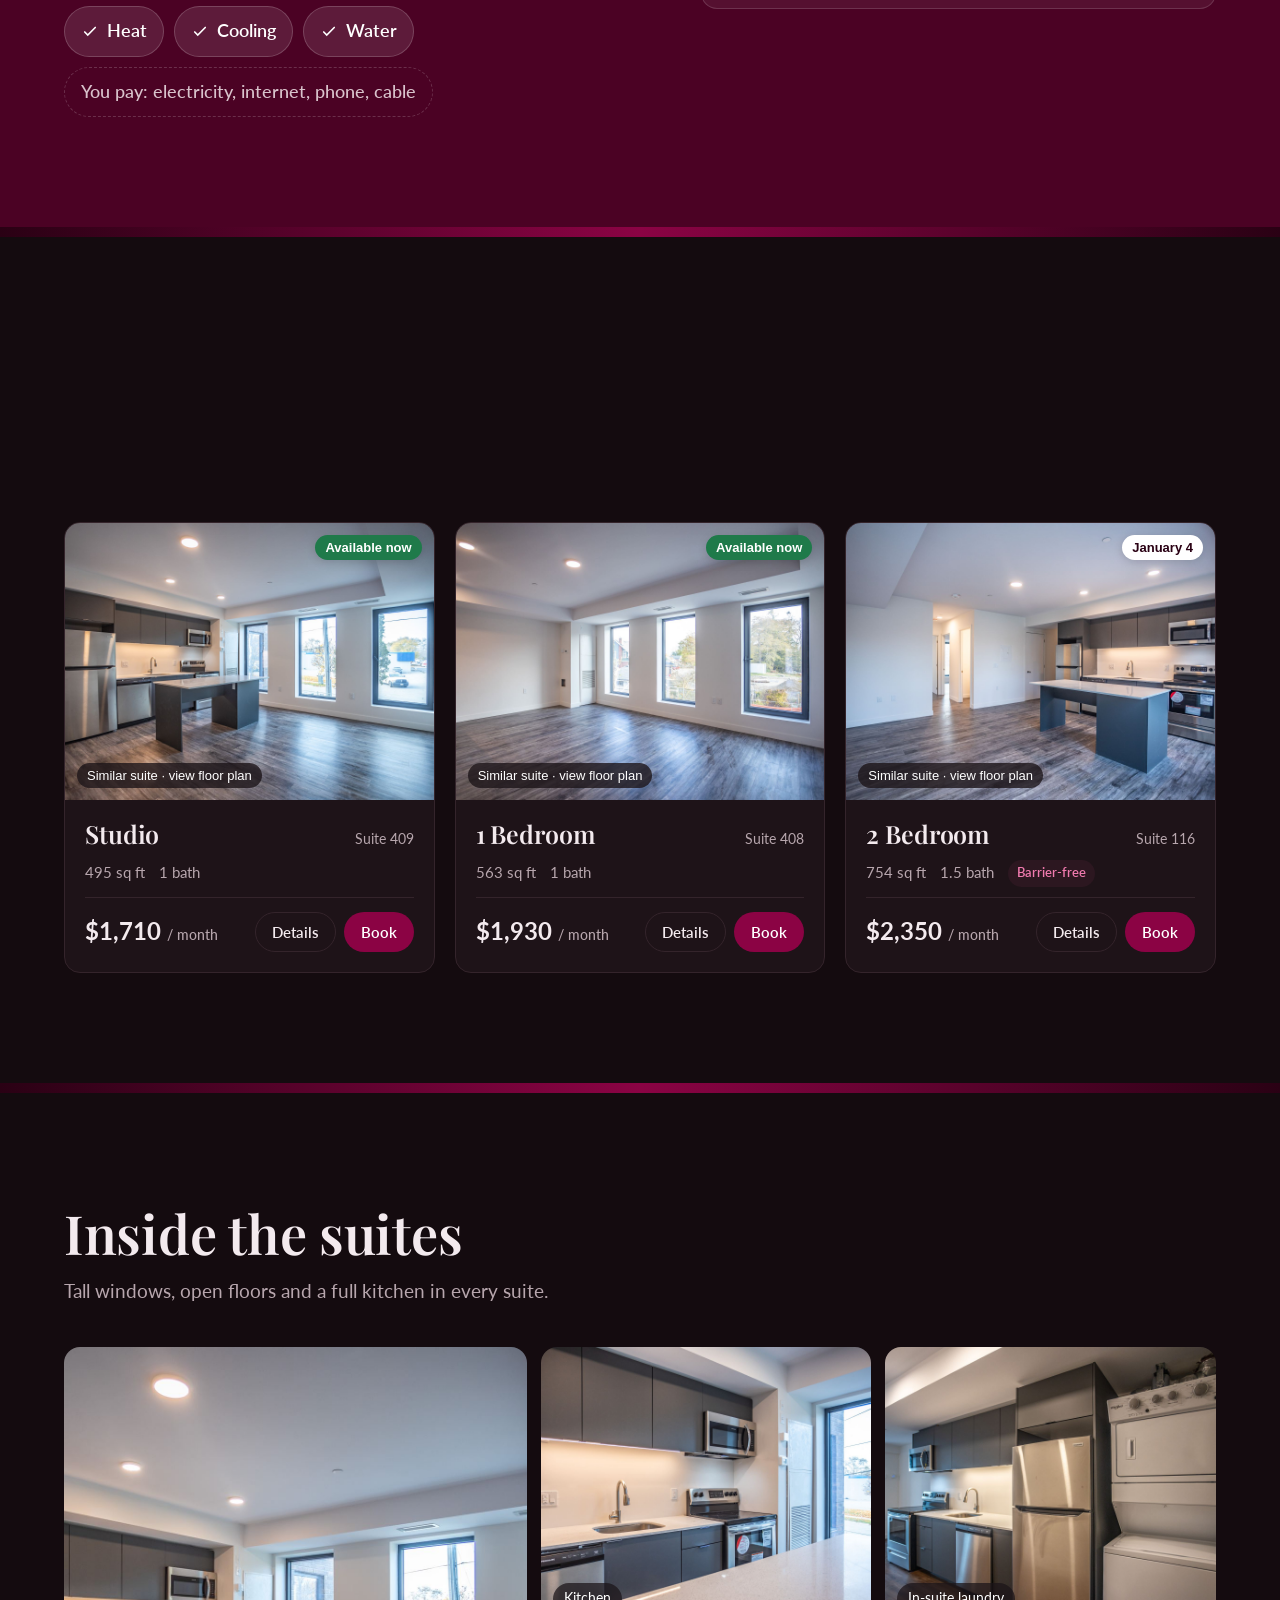
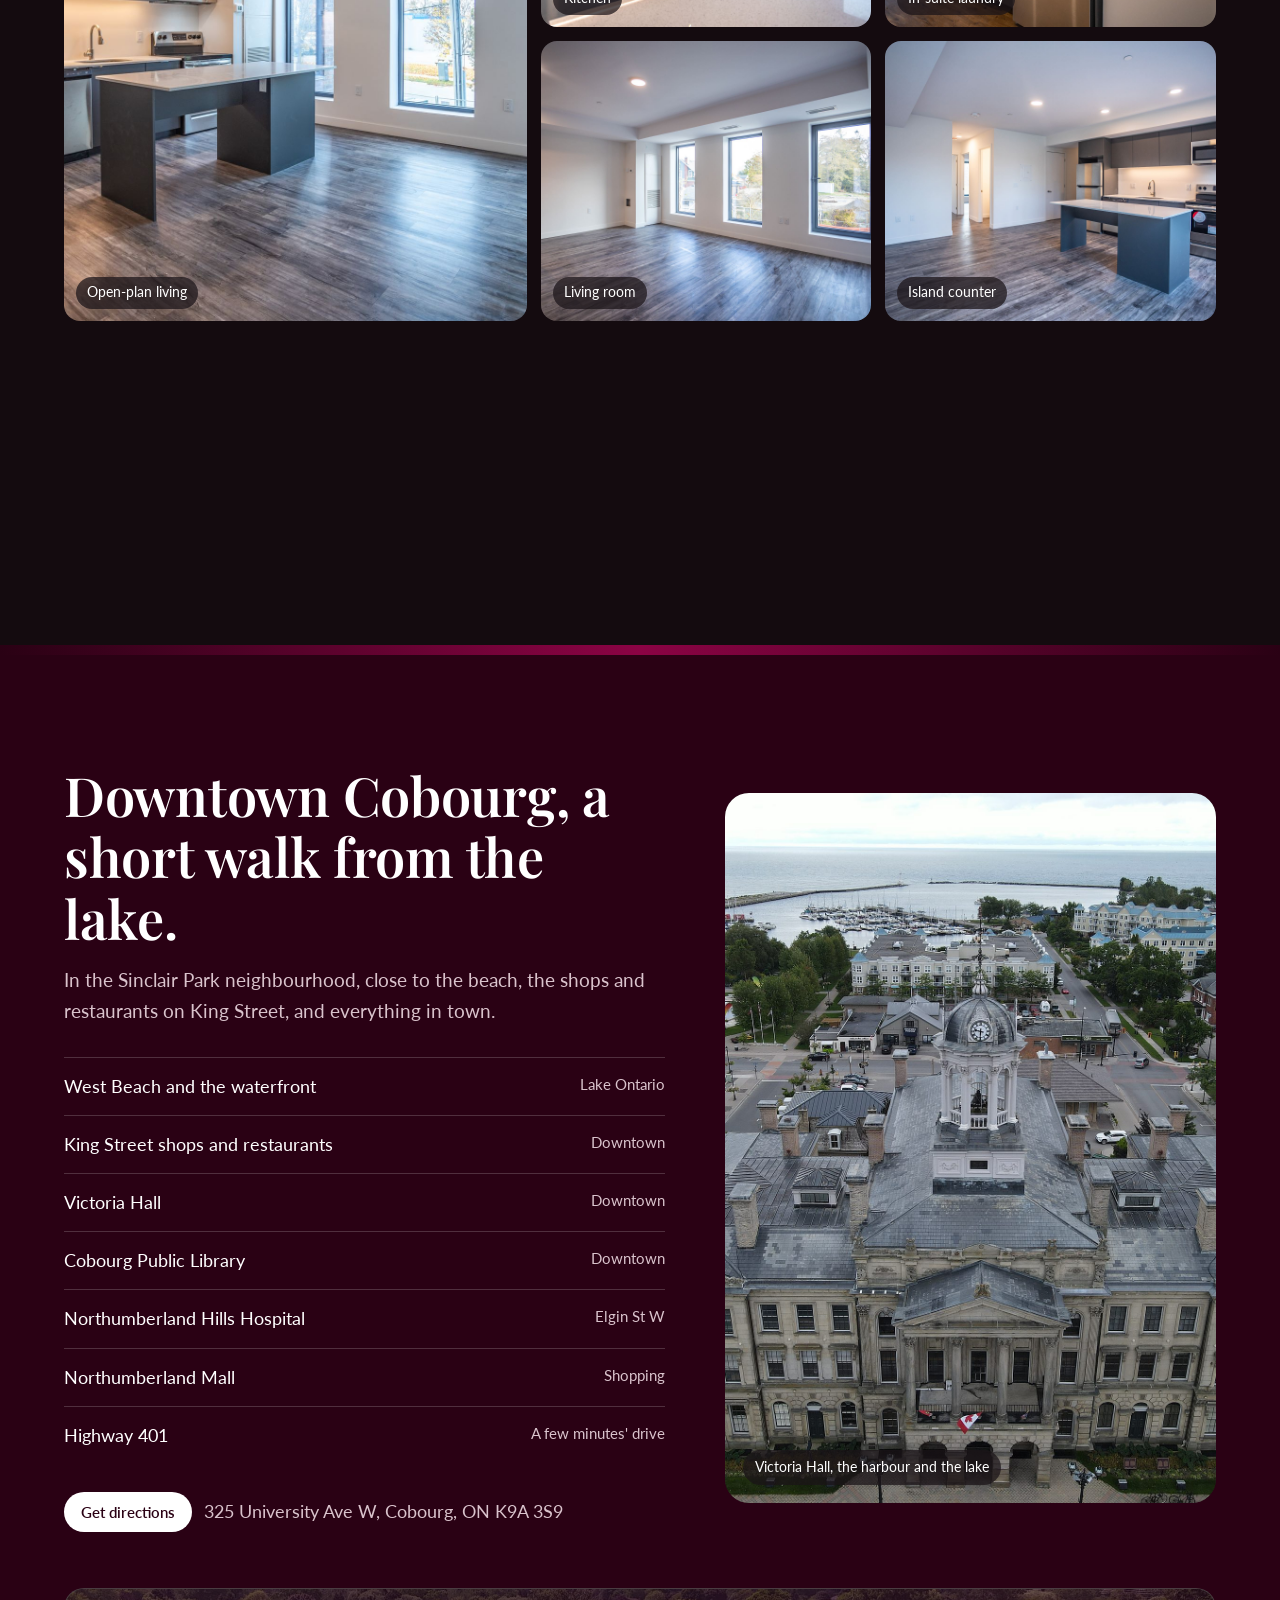
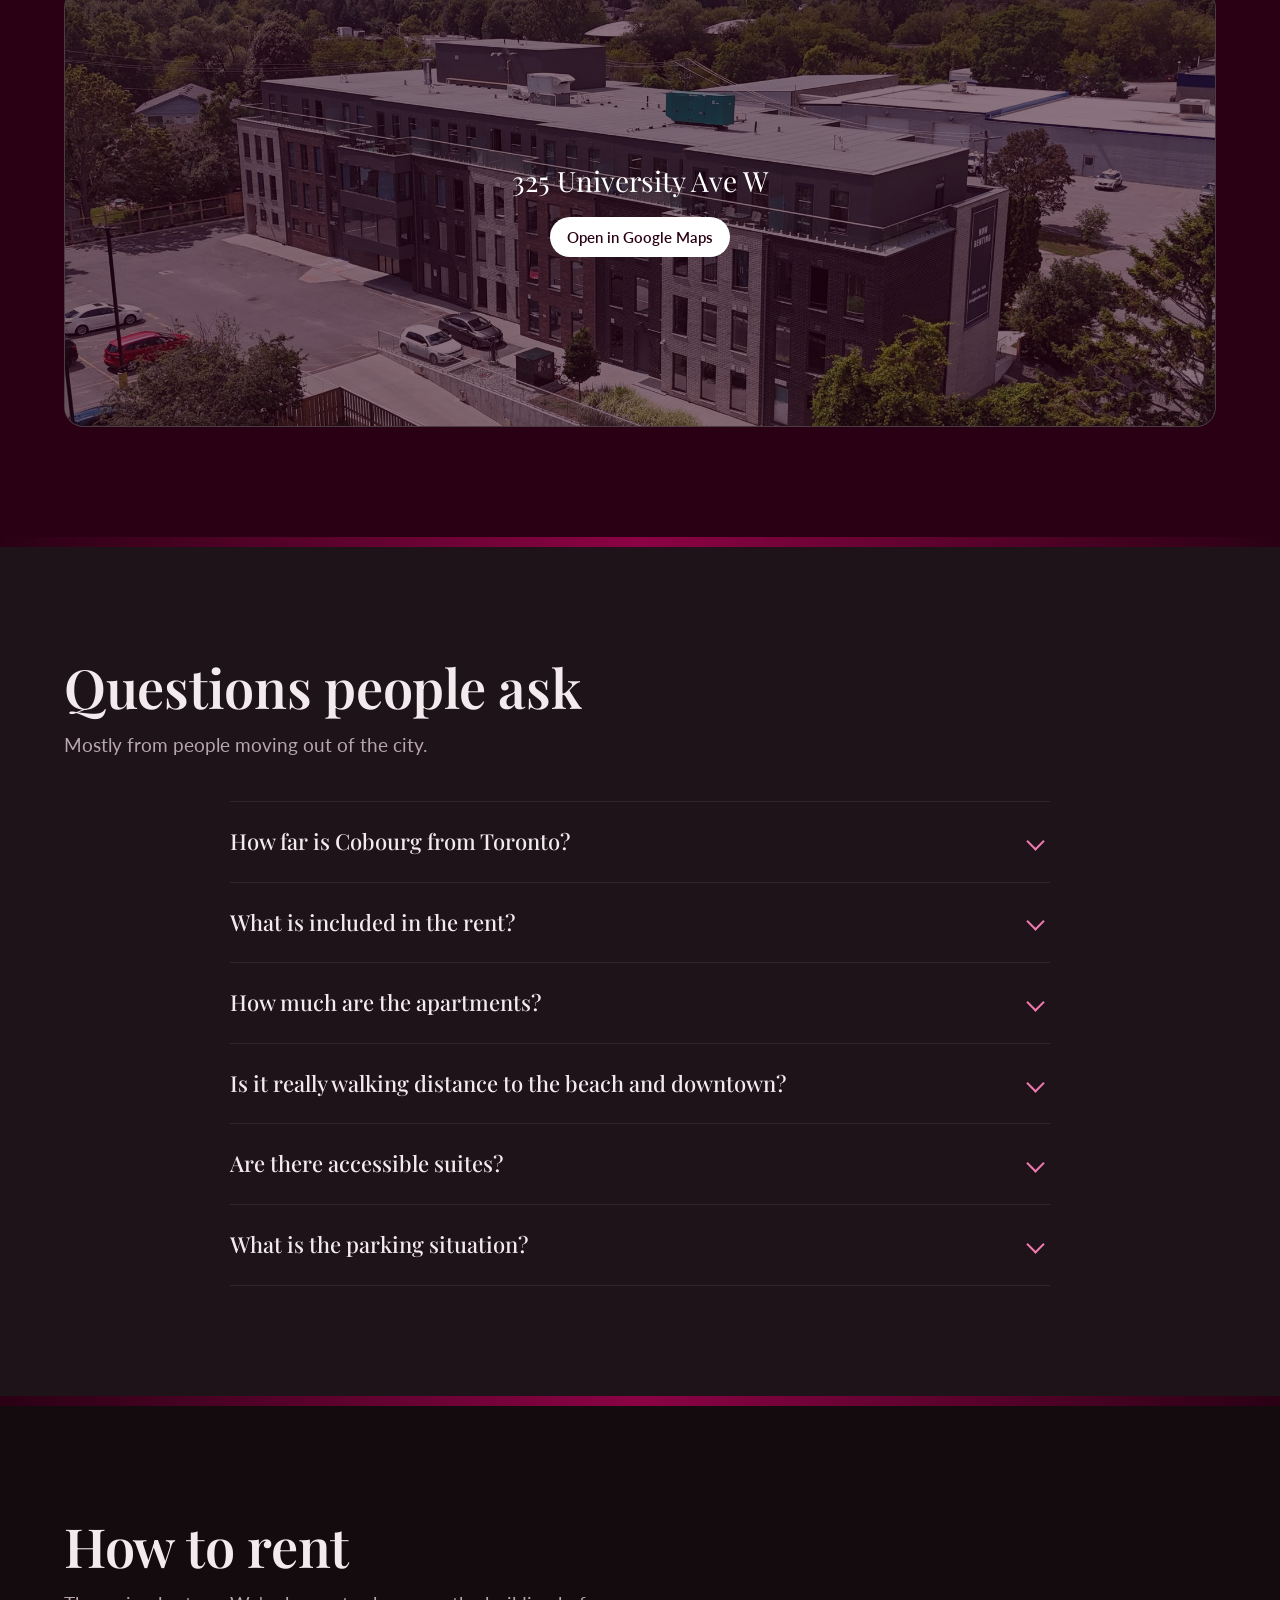
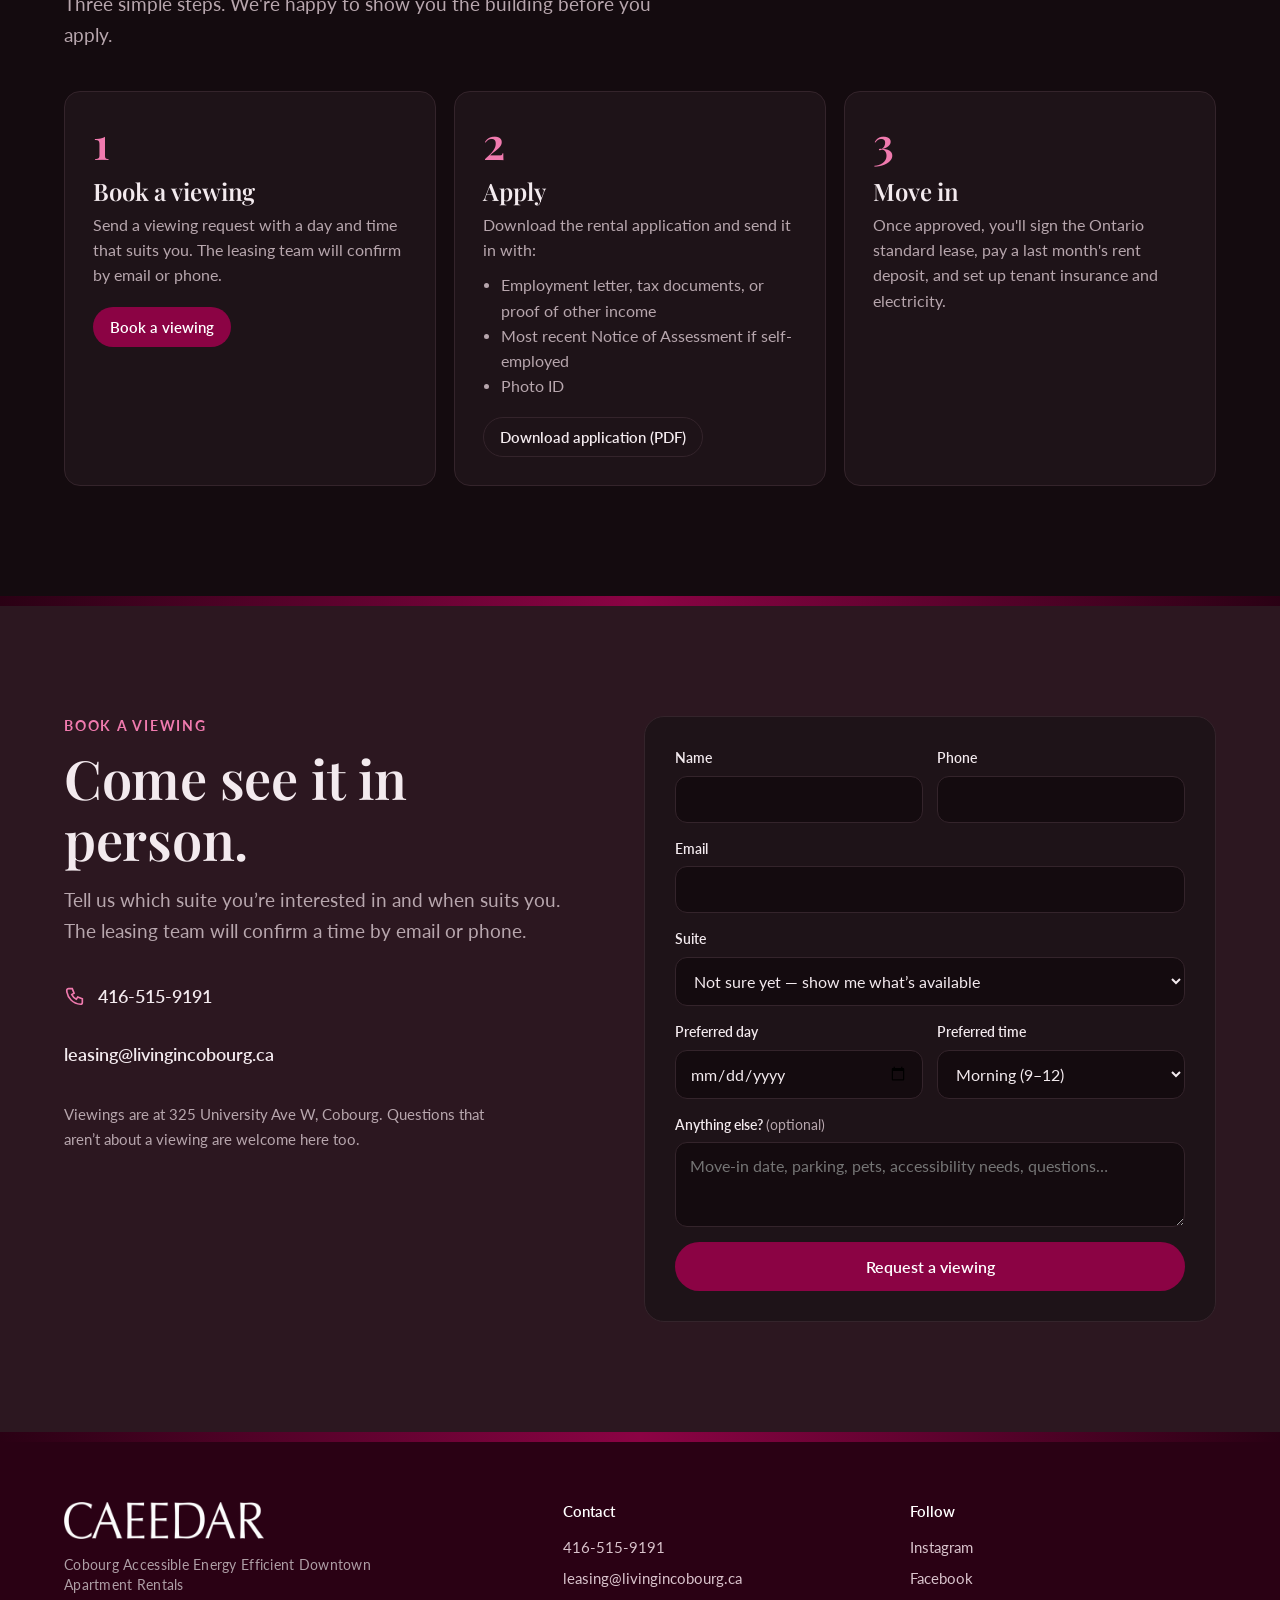
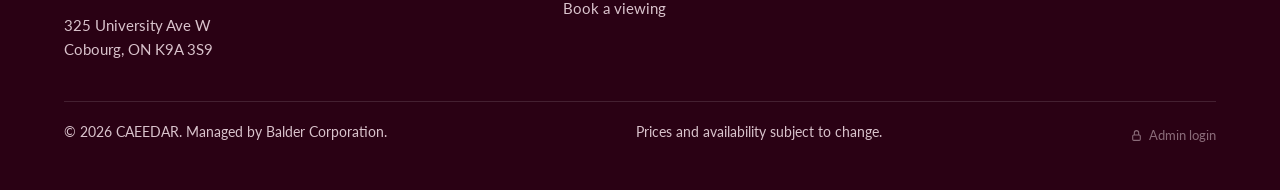
==== commit c86dcb54: "Let the admin tick which standard features each suite has The five standard features on suite pages " ====
--- a/index.html
+++ b/index.html
@@ -289,9 +289,8 @@
     </div>
     <div class="suites" id="suiteList"><!--suites:start-->
       <a class="suite-link" href="suites/408/">1 Bedroom, suite 408: 563 sq ft, $1,930/month, available now</a>
-      <a class="suite-link" href="suites/316/">1 Bedroom + Den, suite 316: 601 sq ft, $1,990/month, available now</a>
       <a class="suite-link" href="suites/409/">Studio, suite 409: 495 sq ft, $1,710/month, available November 1</a>
-      <a class="suite-link" href="suites/116/">2 Bedroom, suite 116: 754 sq ft, $2,350/month, available December 1</a>
+      <a class="suite-link" href="suites/116/">2 Bedroom, suite 116: 754 sq ft, $2,350/month, available January 4</a>
       <!--suites:end--></div>
   </div>
 </section>
@@ -446,20 +445,6 @@
   {
    "photos": [],
    "barrierFree": false,
-   "unit": "316",
-   "price": 1990,
-   "plan": "/img/plan-316.jpg",
-   "sqft": 601,
-   "planThumb": "/img/plan-thumb-316.jpg",
-   "availableNow": true,
-   "bath": 1,
-   "label": "1 Bedroom + Den",
-   "availableDate": "2026-10-01",
-   "type": "1bd"
-  },
-  {
-   "photos": [],
-   "barrierFree": false,
    "unit": "408",
    "price": 1930,
    "plan": "/img/plan-408.jpg",
@@ -469,7 +454,14 @@
    "bath": 1,
    "label": "1 Bedroom",
    "availableDate": "2026-10-01",
-   "type": "1b"
+   "type": "1b",
+   "features": {
+    "utilitiesIncluded": true,
+    "laundry": true,
+    "kitchen": true,
+    "centralAir": true,
+    "tallWindows": true
+   }
   },
   {
    "photos": [],
@@ -483,7 +475,14 @@
    "bath": 1,
    "label": "Studio",
    "availableDate": "2026-11-01",
-   "type": "studio"
+   "type": "studio",
+   "features": {
+    "utilitiesIncluded": true,
+    "laundry": true,
+    "kitchen": true,
+    "centralAir": true,
+    "tallWindows": true
+   }
   },
   {
    "photos": [],
@@ -496,8 +495,15 @@
    "availableNow": false,
    "bath": 1.5,
    "label": "2 Bedroom",
-   "availableDate": "2026-12-01",
-   "type": "2b"
+   "availableDate": "2027-01-04",
+   "type": "2b",
+   "features": {
+    "utilitiesIncluded": true,
+    "laundry": true,
+    "kitchen": true,
+    "centralAir": true,
+    "tallWindows": true
+   }
   }
  ]
 }
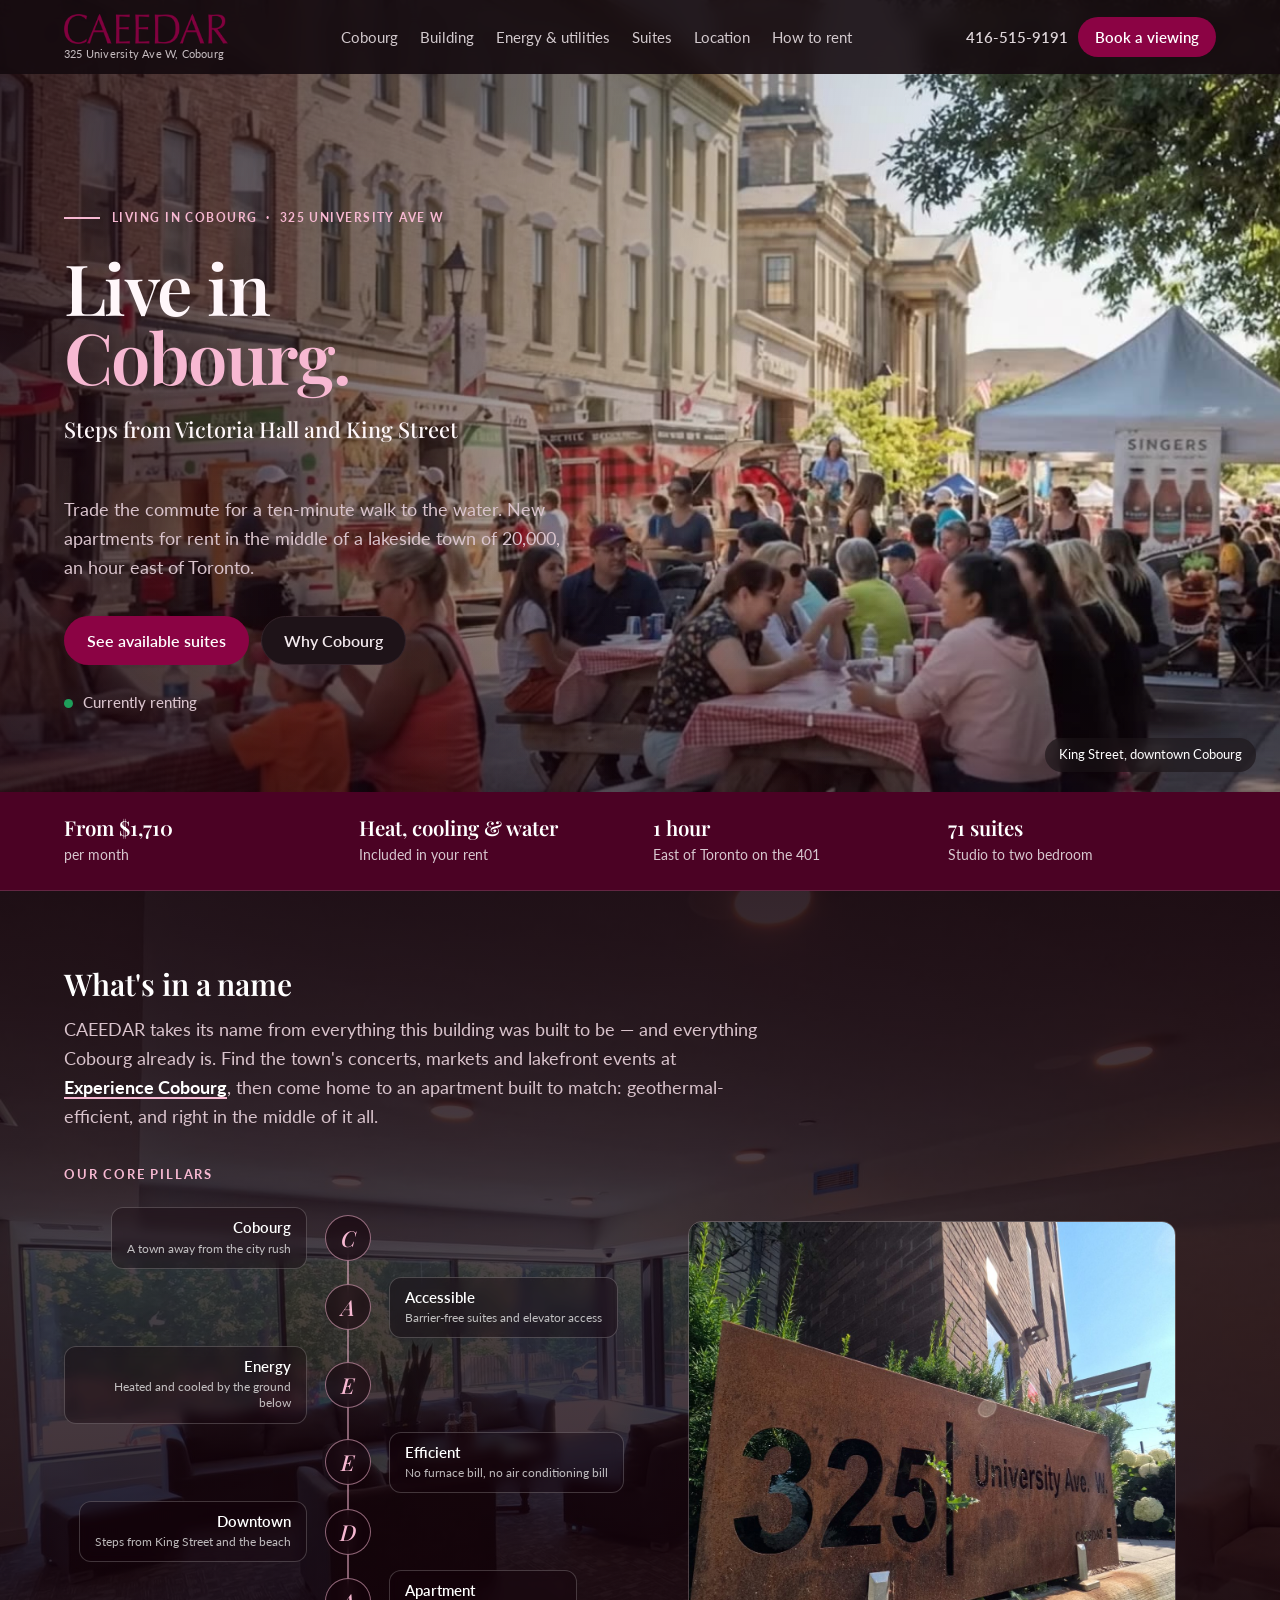
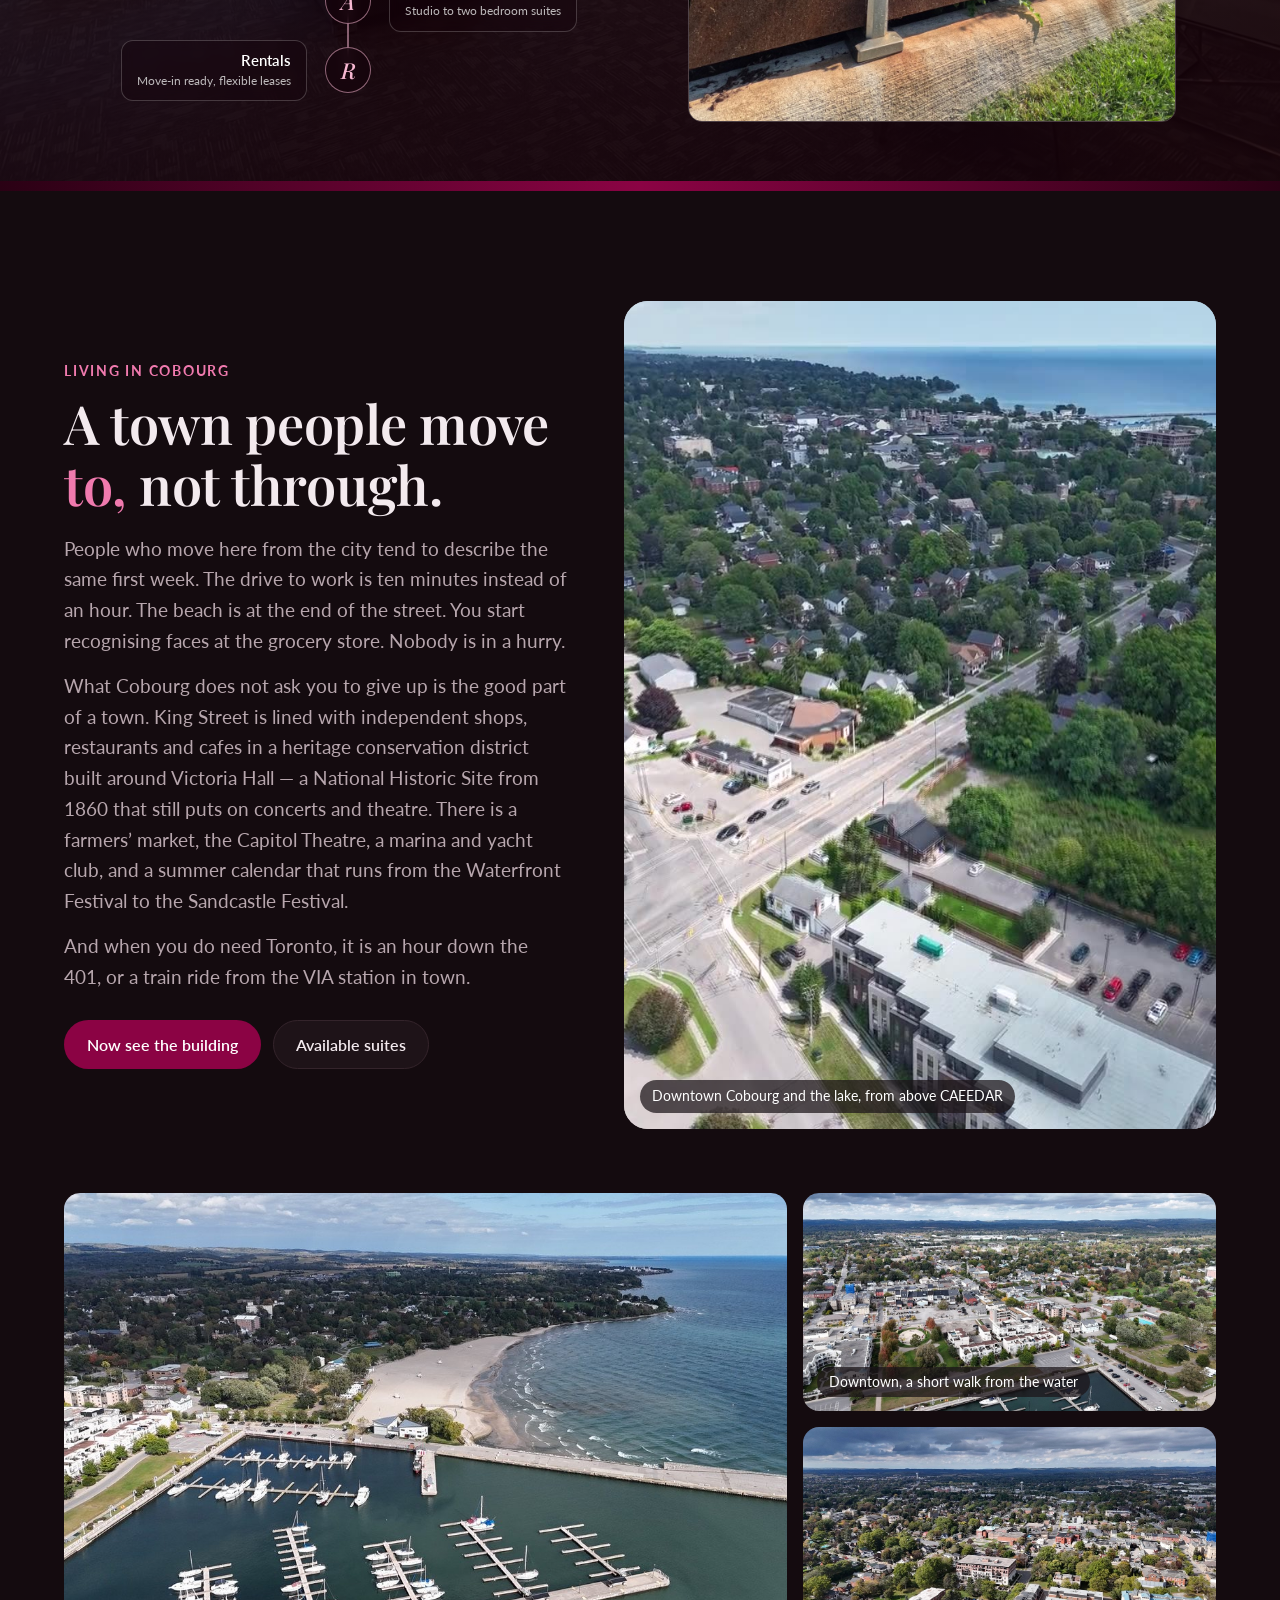
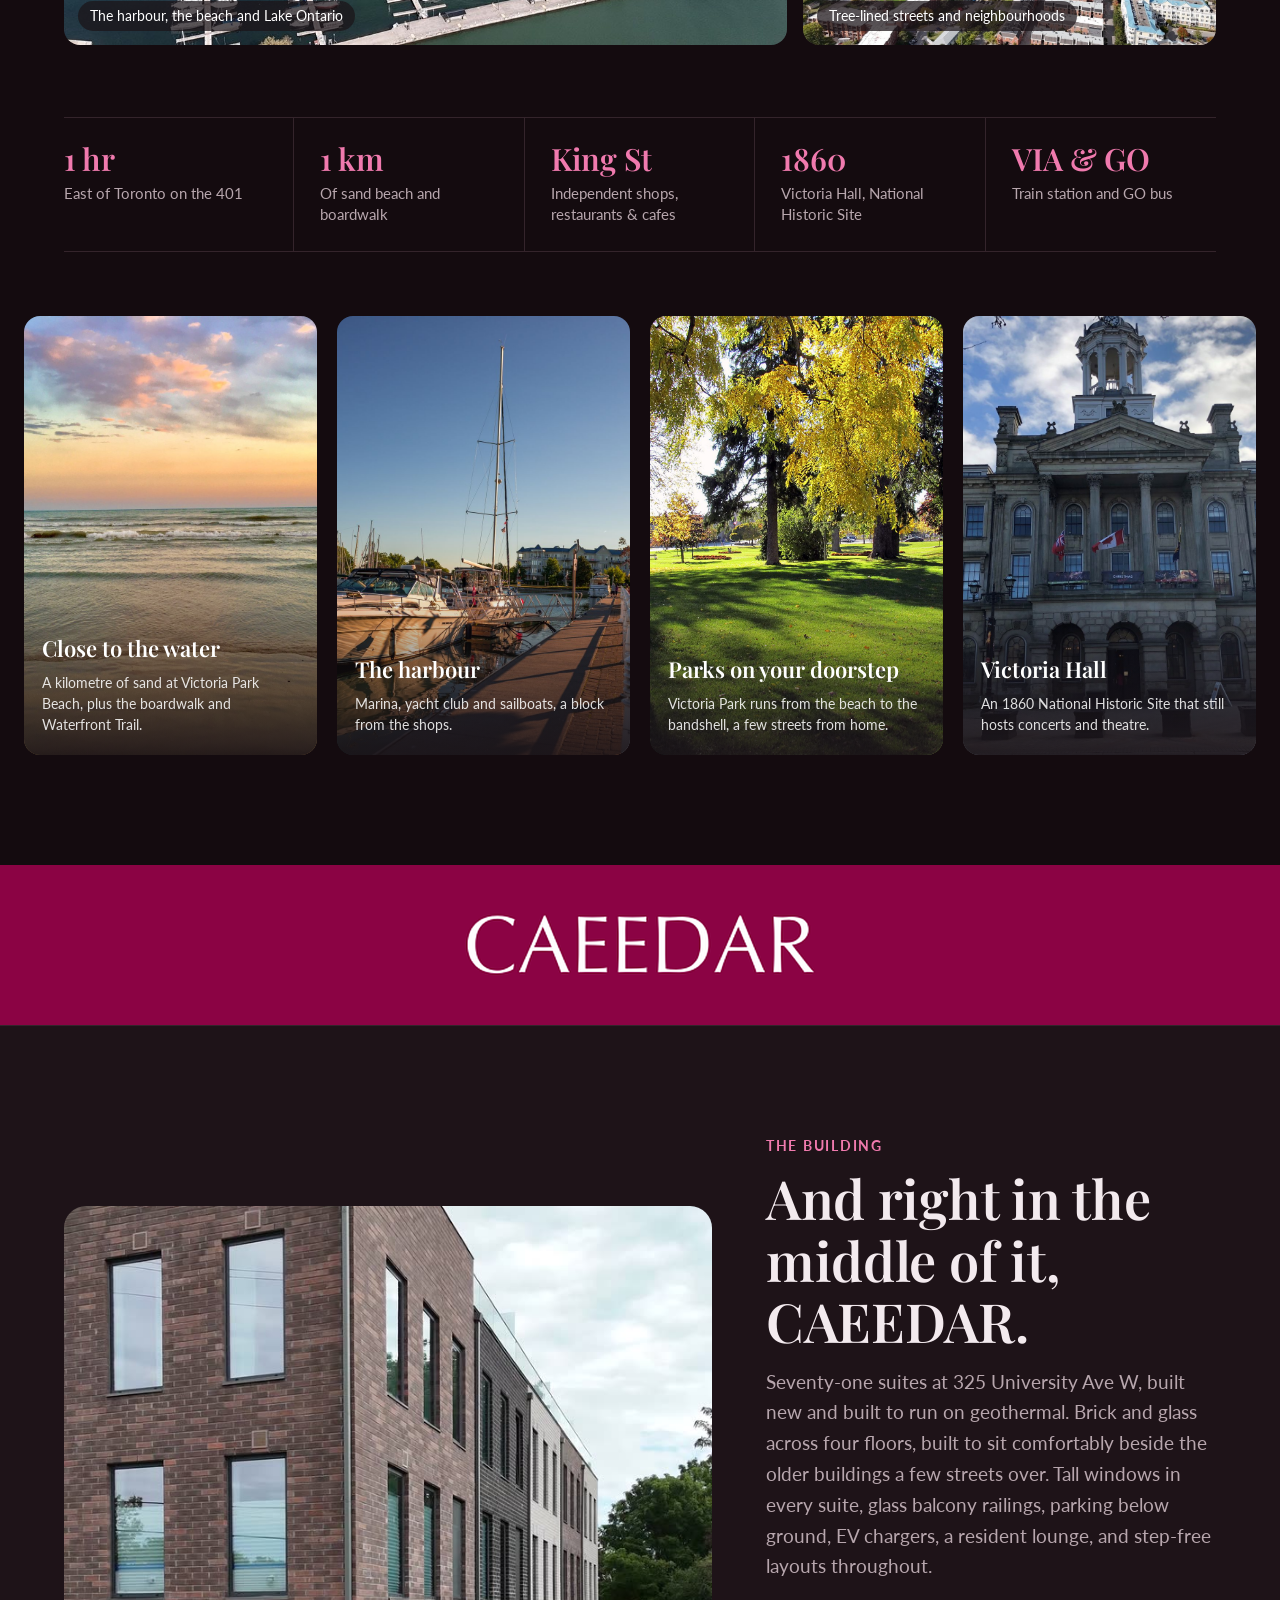
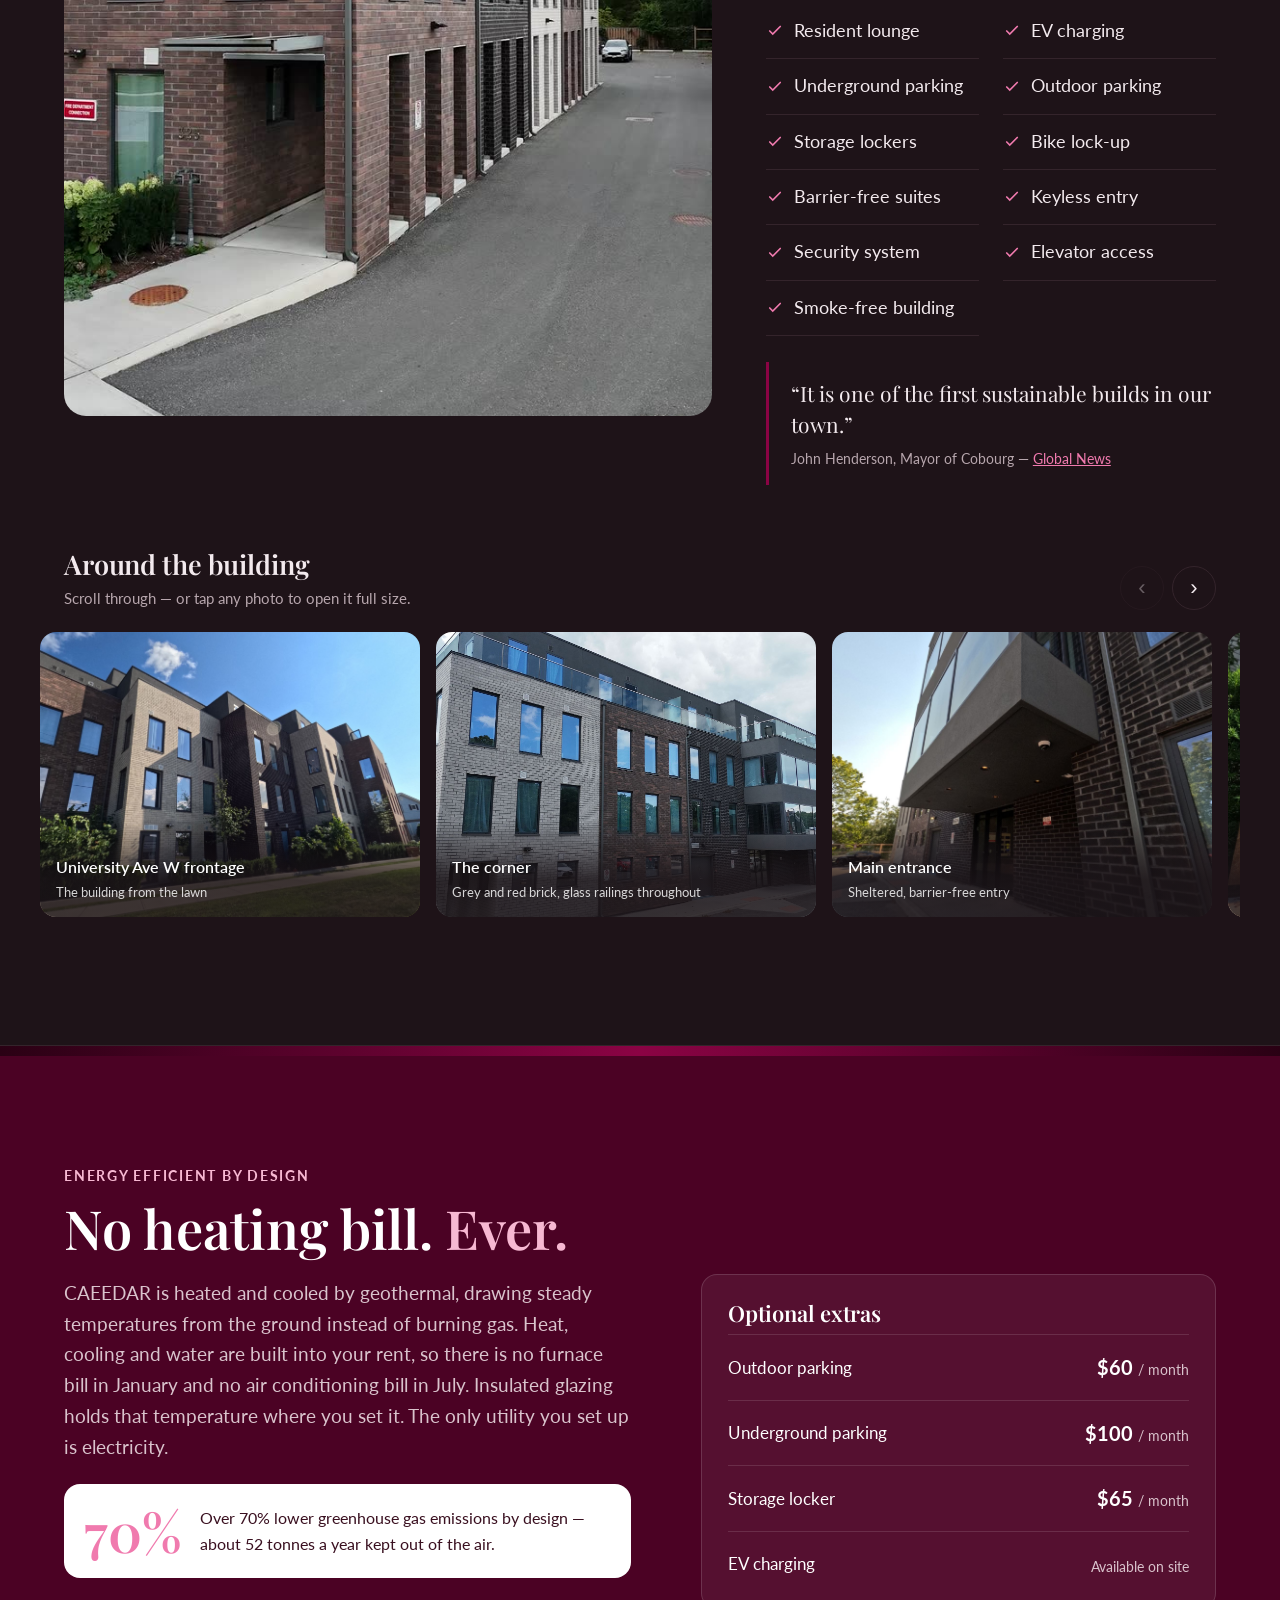
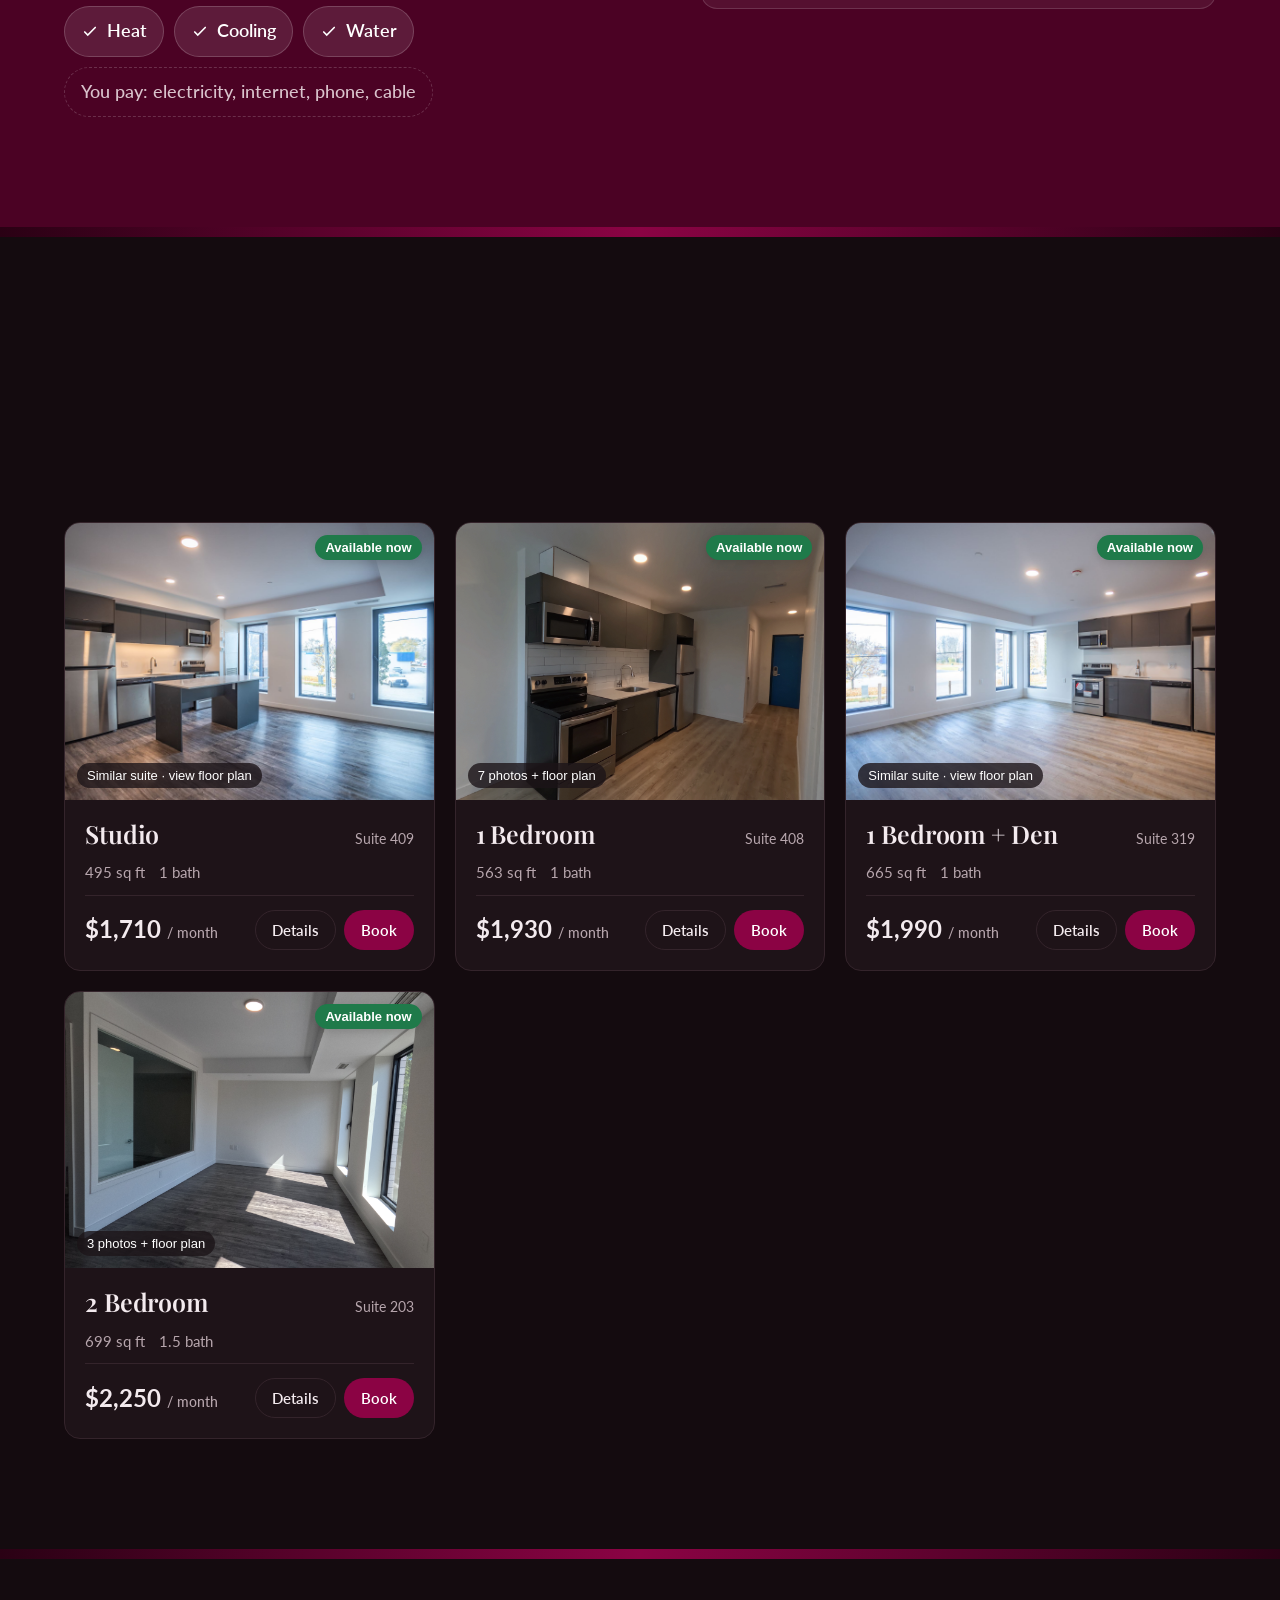
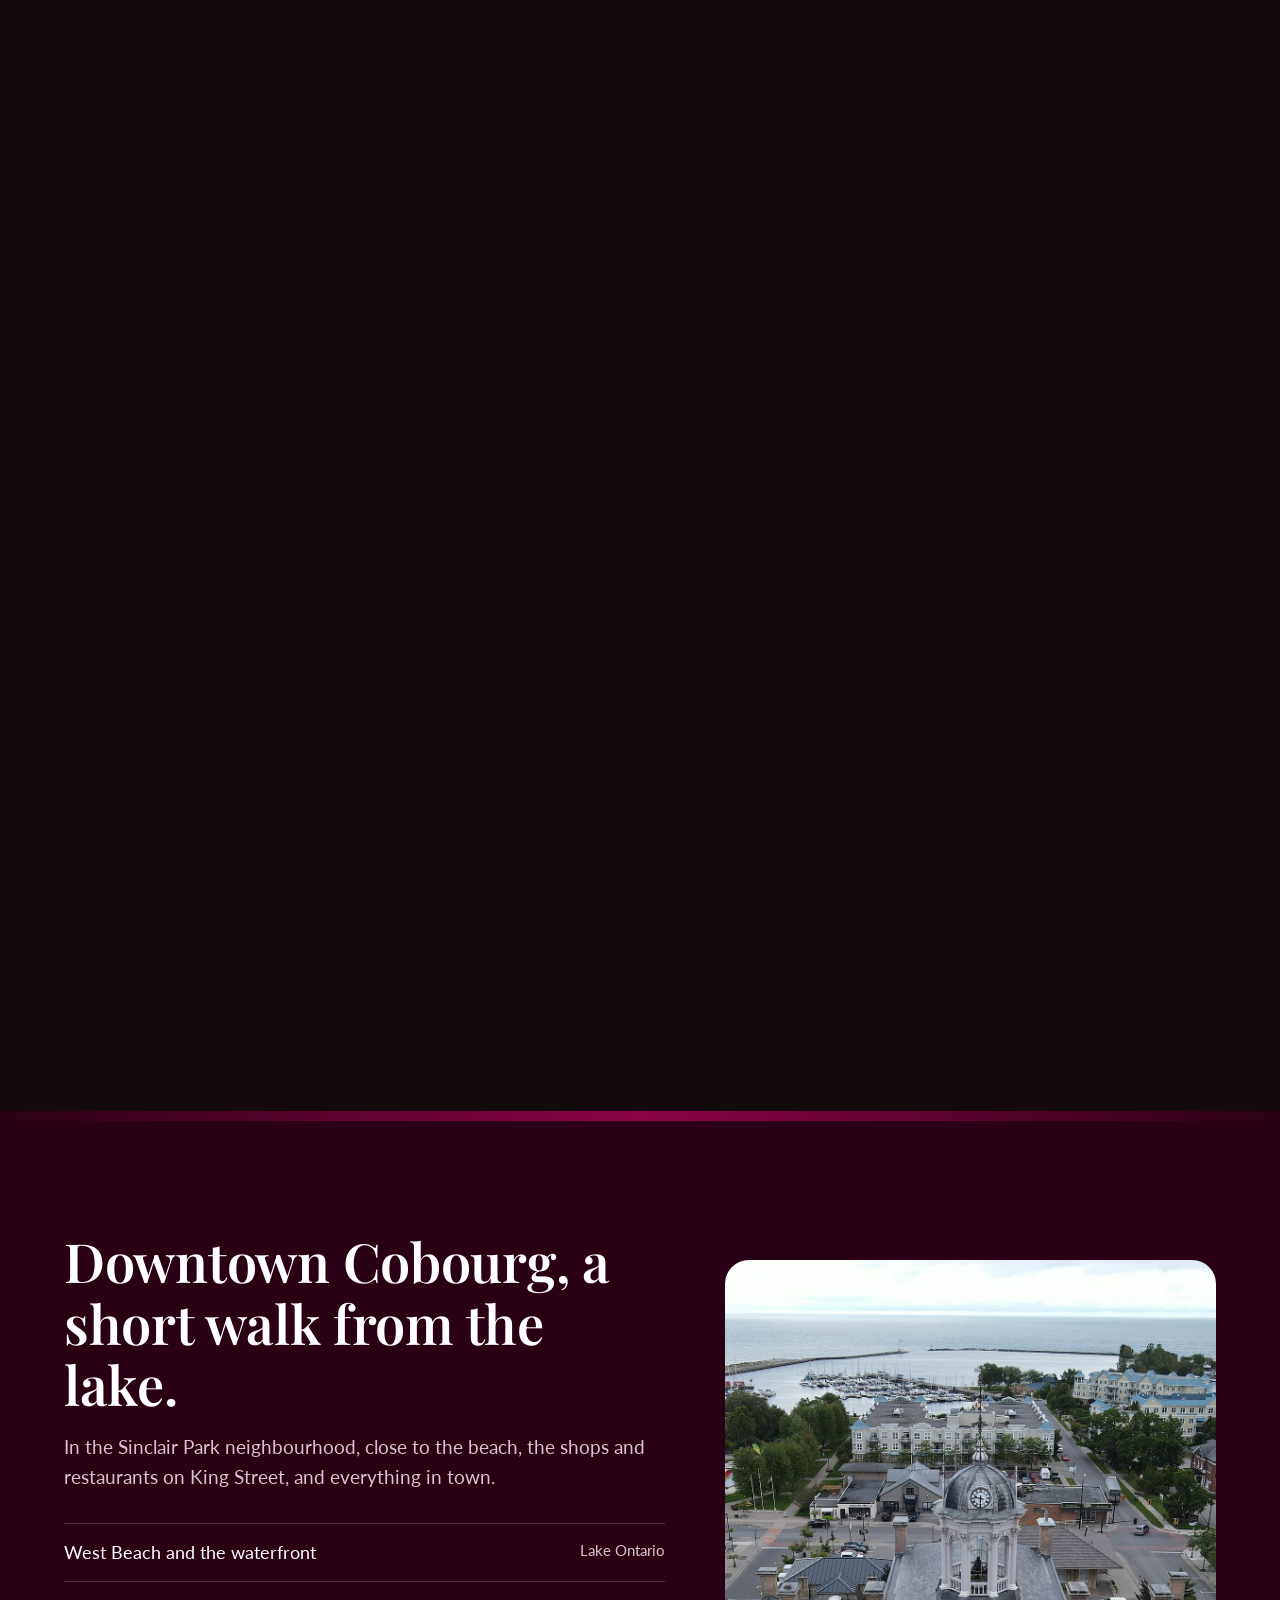
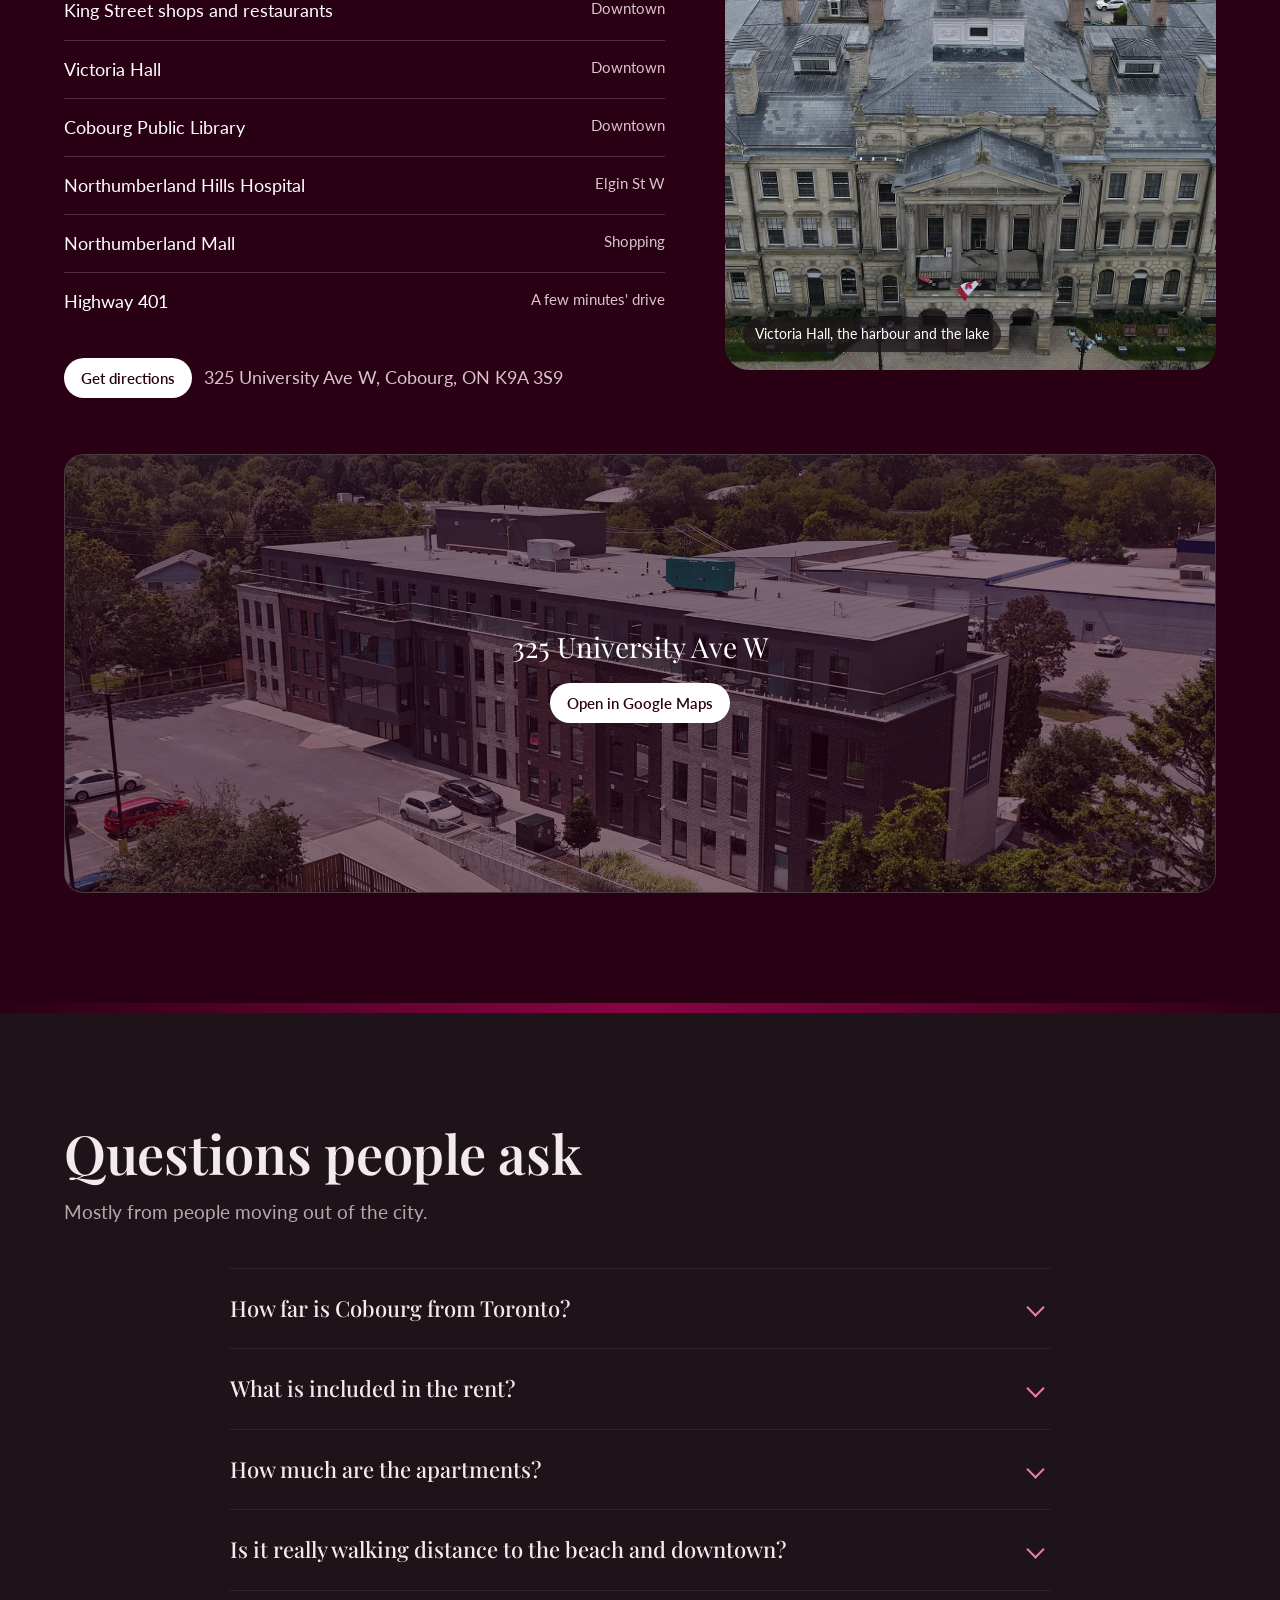
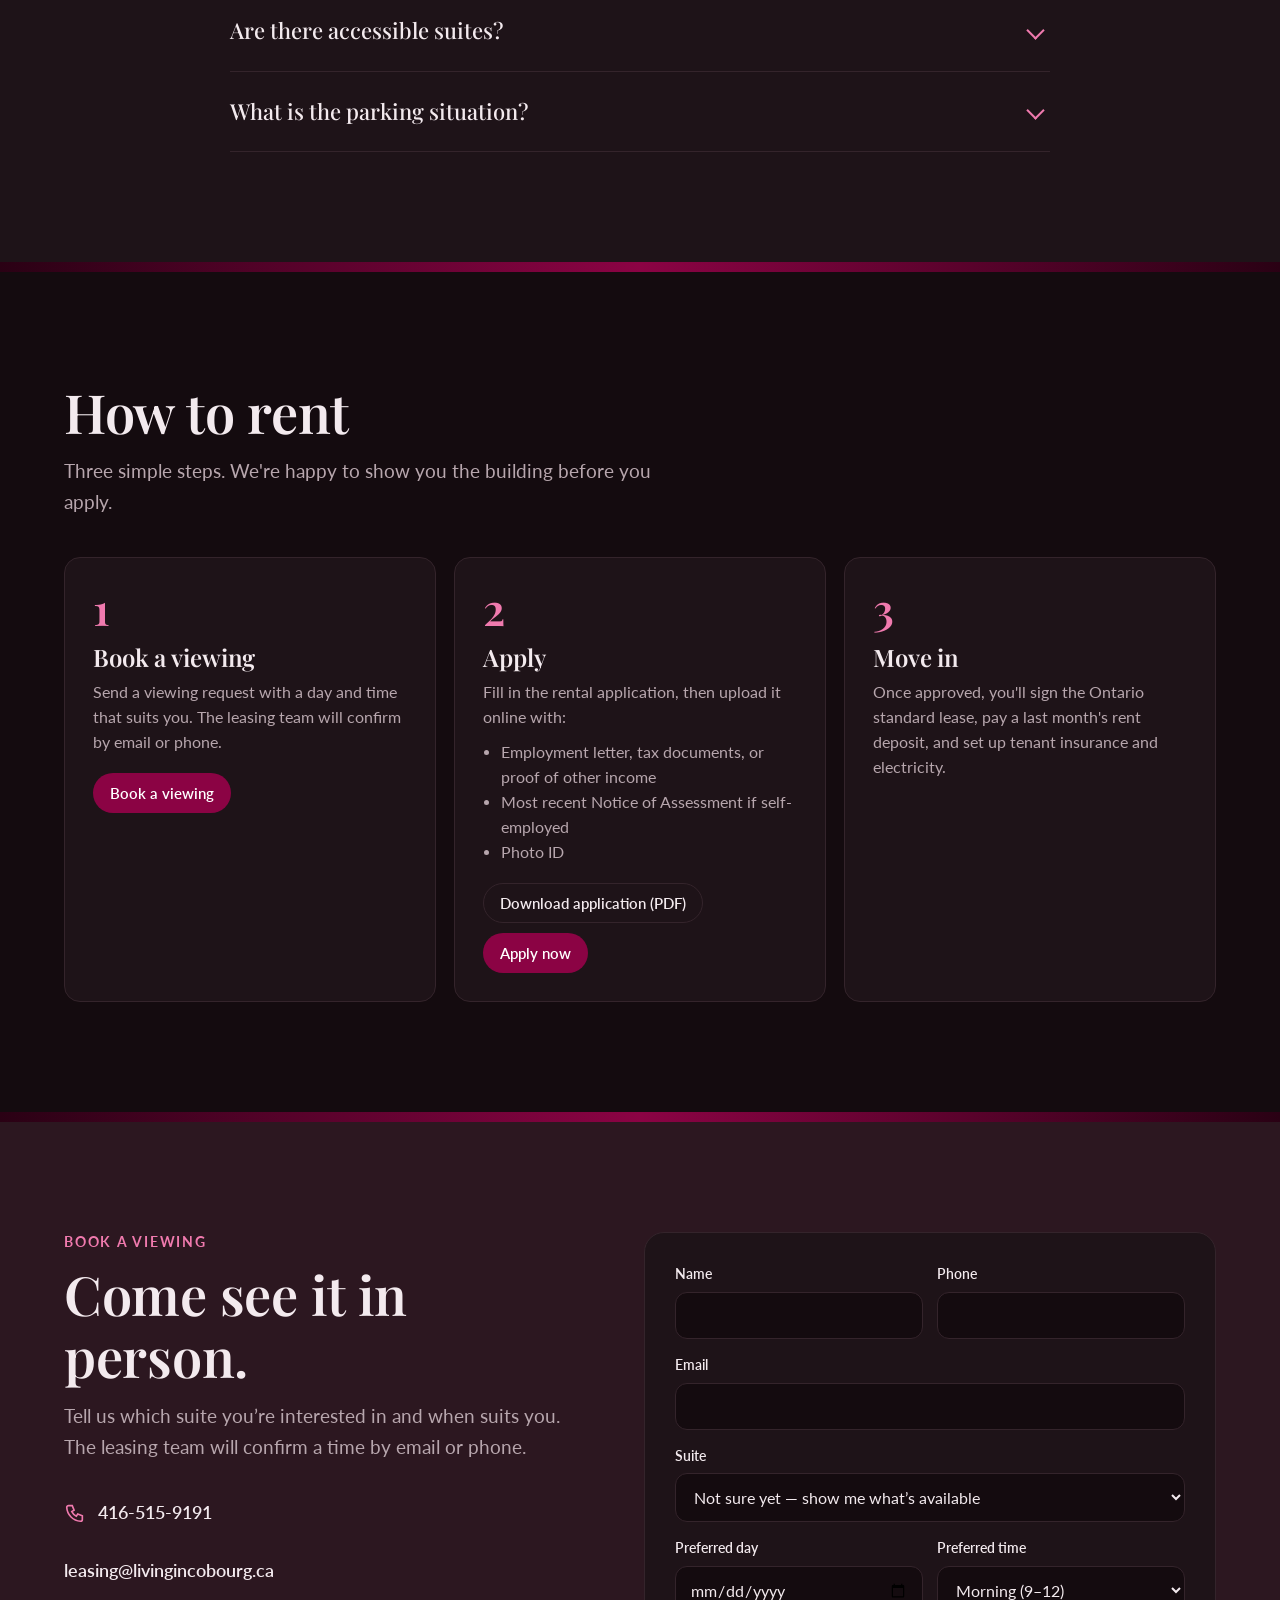
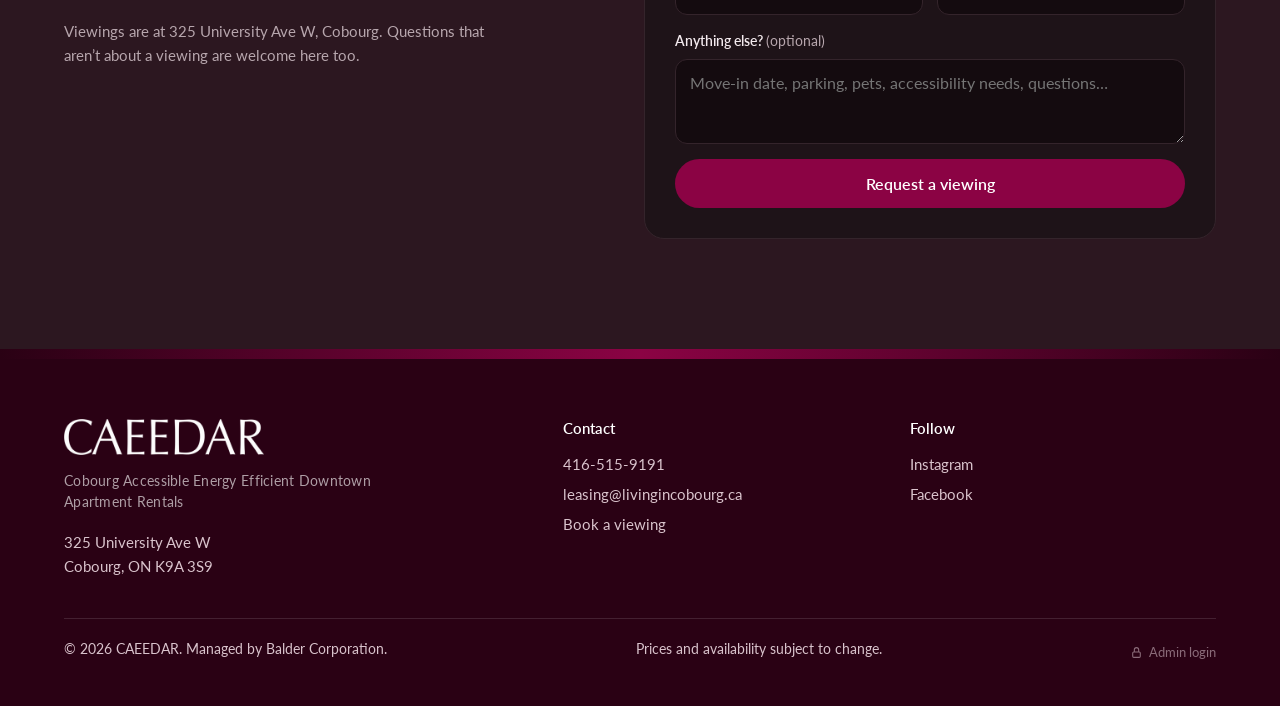
==== commit 2857d55d: "Apply now: online application uploads to the leasing Google Drive Step 2 of How to rent gets an Appl" ====
--- a/index.html
+++ b/index.html
@@ -290,7 +290,8 @@
     <div class="suites" id="suiteList"><!--suites:start-->
       <a class="suite-link" href="suites/408/">1 Bedroom, suite 408: 563 sq ft, $1,930/month, available now</a>
       <a class="suite-link" href="suites/409/">Studio, suite 409: 495 sq ft, $1,710/month, available November 1</a>
-      <a class="suite-link" href="suites/116/">2 Bedroom, suite 116: 754 sq ft, $2,350/month, available January 4</a>
+      <a class="suite-link" href="suites/319/">1 Bedroom + Den , suite 319: 665 sq ft, $1,990/month, available November 1</a>
+      <a class="suite-link" href="suites/203/">2 Bedroom, suite 203: 699 sq ft, $2,250/month, available November 1</a>
       <!--suites:end--></div>
   </div>
 </section>
@@ -370,7 +371,7 @@
     <div class="sec-head reveal"><div><h2>How to rent</h2><p class="lede">Three simple steps. We're happy to show you the building before you apply.</p></div></div>
     <div class="steps">
       <div class="step reveal"><div class="n">1</div><h3>Book a viewing</h3><p>Send a viewing request with a day and time that suits you. The leasing team will confirm by email or phone.</p><a class="btn btn-wine btn-sm" data-book href="#contact">Book a viewing</a></div>
-      <div class="step reveal"><div class="n">2</div><h3>Apply</h3><p>Download the rental application and send it in with:</p><ul><li>Employment letter, tax documents, or proof of other income</li><li>Most recent Notice of Assessment if self-employed</li><li>Photo ID</li></ul><a class="btn btn-line btn-sm" href="files/Caeedar-Rental-Application.pdf" download>Download application (PDF)</a></div>
+      <div class="step reveal"><div class="n">2</div><h3>Apply</h3><!--apply:start--><p>Fill in the rental application, then upload it online with:</p><ul><li>Employment letter, tax documents, or proof of other income</li><li>Most recent Notice of Assessment if self-employed</li><li>Photo ID</li></ul><div class="step-btns"><a class="btn btn-line btn-sm" href="files/Caeedar-Rental-Application.pdf" download>Download application (PDF)</a><a class="btn btn-wine btn-sm" href="apply/">Apply now</a></div><!--apply:end--></div>
       <div class="step reveal"><div class="n">3</div><h3>Move in</h3><p>Once approved, you'll sign the Ontario standard lease, pay a last month's rent deposit, and set up tenant insurance and electricity.</p></div>
     </div>
   </div>
@@ -443,7 +444,60 @@
 {
  "suites": [
   {
-   "photos": [],
+   "photos": [
+    "/img/uploads/gptempdownload-13-.jpg",
+    "/img/uploads/gptempdownload-12-.jpg",
+    "/img/uploads/gptempdownload-15-.jpg"
+   ],
+   "barrierFree": false,
+   "unit": "203",
+   "price": 2250,
+   "plan": "/img/uploads/unit-203-layout-325-university-ave-w-cobourg.jpg",
+   "sqft": 699,
+   "availableNow": false,
+   "bath": 1.5,
+   "label": "2 Bedroom",
+   "availableDate": "2026-11-01",
+   "type": "2b",
+   "description": "A bright suite with an open living and kitchen area and tall windows, a short walk from the beach and King Street.\n\nCAEEDAR is a new geothermal rental building at 325 University Ave W in downtown Cobourg, an hour east of Toronto. Victoria Park Beach, the harbour and the shops on King Street are a short walk away.",
+   "features": {
+    "utilitiesIncluded": true,
+    "laundry": true,
+    "kitchen": true,
+    "centralAir": true,
+    "tallWindows": true
+   }
+  },
+  {
+   "barrierFree": false,
+   "unit": "319",
+   "price": 1990,
+   "plan": "/img/uploads/unit-319-layout-325-university-ave-w-cobourg.jpg",
+   "sqft": 665,
+   "availableNow": false,
+   "bath": 1,
+   "label": "1 Bedroom + Den ",
+   "availableDate": "2026-11-01",
+   "type": "1bd",
+   "description": "A bright third floor south facing suite with an open living and kitchen area and tall windows, a short walk from the beach and King Street.\n\nCAEEDAR is a new geothermal rental building at 325 University Ave W in downtown Cobourg, an hour east of Toronto. Victoria Park Beach, the harbour and the shops on King Street are a short walk away.",
+   "features": {
+    "utilitiesIncluded": true,
+    "laundry": false,
+    "kitchen": true,
+    "centralAir": true,
+    "tallWindows": true
+   }
+  },
+  {
+   "photos": [
+    "/img/uploads/408.1.jpg",
+    "/img/uploads/408.2.jpg",
+    "/img/uploads/408.3.jpg",
+    "/img/uploads/408.5.jpg",
+    "/img/uploads/408.10.jpg",
+    "/img/uploads/408.7.jpg",
+    "/img/uploads/408.8.jpg"
+   ],
    "barrierFree": false,
    "unit": "408",
    "price": 1930,
@@ -455,9 +509,10 @@
    "label": "1 Bedroom",
    "availableDate": "2026-10-01",
    "type": "1b",
+   "description": "A one bedroom with an open living and kitchen area, tall windows. Room to settle in, a short walk from the beach and King Street.\n\nCAEEDAR is a new geothermal rental building at 325 University Ave W in downtown Cobourg, an hour east of Toronto. Victoria Park Beach, the harbour and the shops on King Street are a short walk away.",
    "features": {
     "utilitiesIncluded": true,
-    "laundry": true,
+    "laundry": false,
     "kitchen": true,
     "centralAir": true,
     "tallWindows": true
@@ -476,30 +531,10 @@
    "label": "Studio",
    "availableDate": "2026-11-01",
    "type": "studio",
+   "description": "An open studio with tall windows and a full kitchen. Simple, bright and easy to keep, a short walk from the beach and King Street.\n\nCAEEDAR is a new geothermal rental building at 325 University Ave W in downtown Cobourg, an hour east of Toronto. Victoria Park Beach, the harbour and the shops on King Street are a short walk away.",
    "features": {
     "utilitiesIncluded": true,
-    "laundry": true,
-    "kitchen": true,
-    "centralAir": true,
-    "tallWindows": true
-   }
-  },
-  {
-   "photos": [],
-   "barrierFree": true,
-   "unit": "116",
-   "price": 2350,
-   "plan": "/img/plan-116.jpg",
-   "sqft": 754,
-   "planThumb": "/img/plan-thumb-116.jpg",
-   "availableNow": false,
-   "bath": 1.5,
-   "label": "2 Bedroom",
-   "availableDate": "2027-01-04",
-   "type": "2b",
-   "features": {
-    "utilitiesIncluded": true,
-    "laundry": true,
+    "laundry": false,
     "kitchen": true,
     "centralAir": true,
     "tallWindows": true
--- a/css/site.css
+++ b/css/site.css
@@ -337,6 +337,8 @@
 .step p,.step li{color:var(--muted);font-size:15.5px}
 .step ul{margin:10px 0 0;padding-left:18px}
 .step .btn{margin-top:18px}
+.step-btns{display:flex;flex-direction:column;align-items:flex-start;gap:10px;margin-top:18px}
+.step-btns .btn{margin-top:0}
 
 /* contact */
 .contact{background:var(--blush)}
